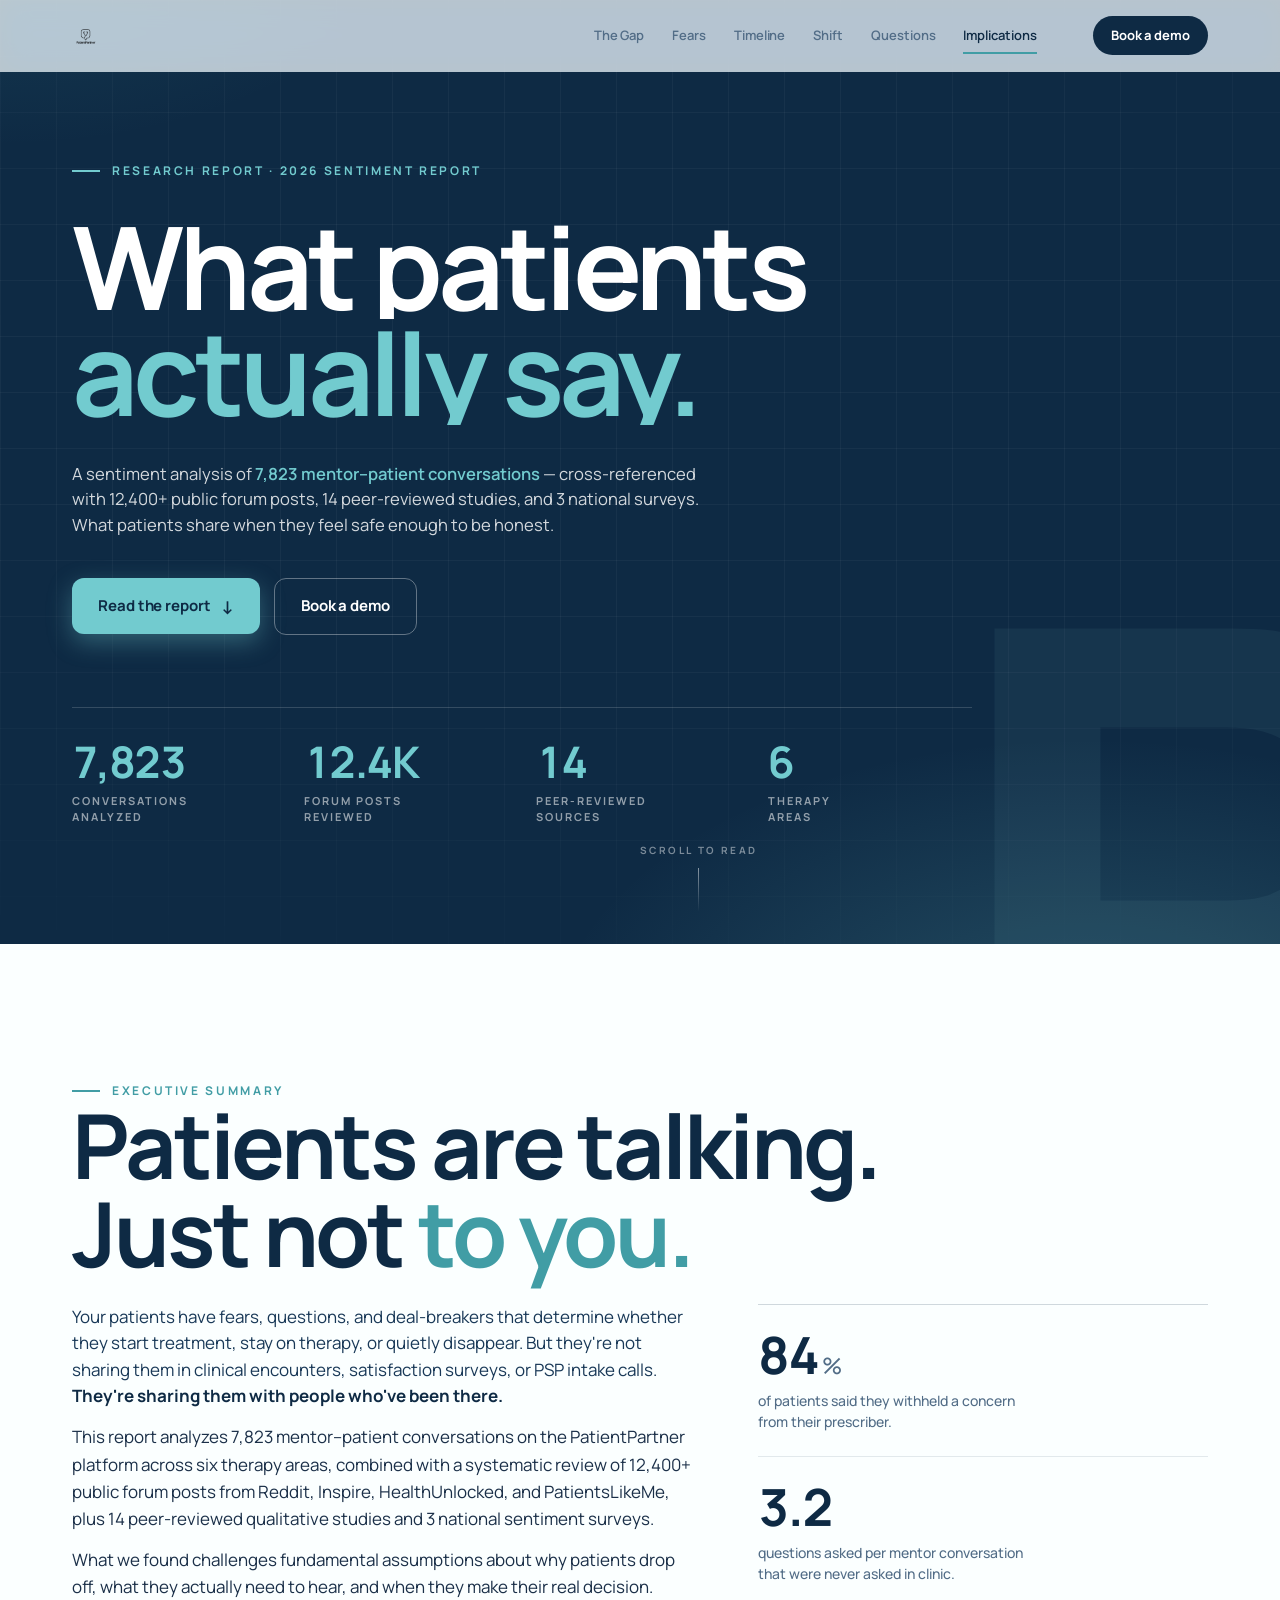
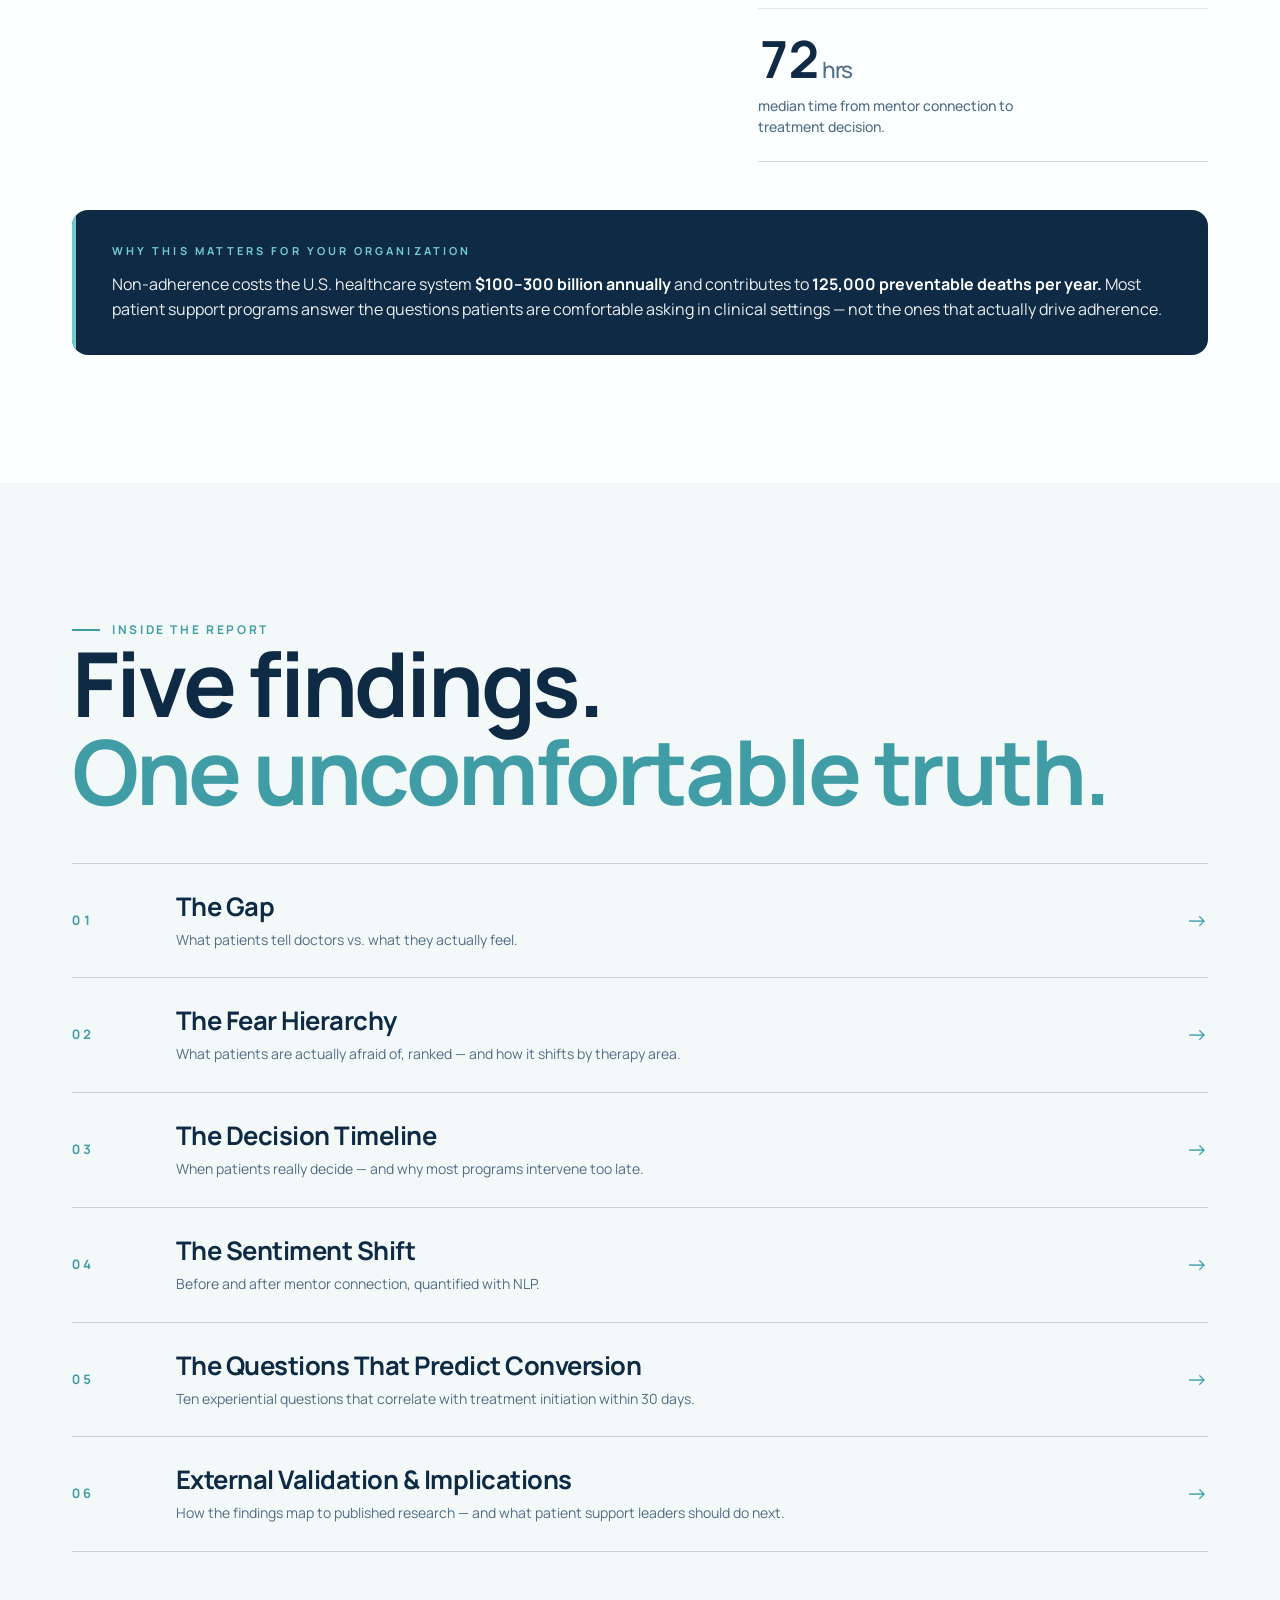
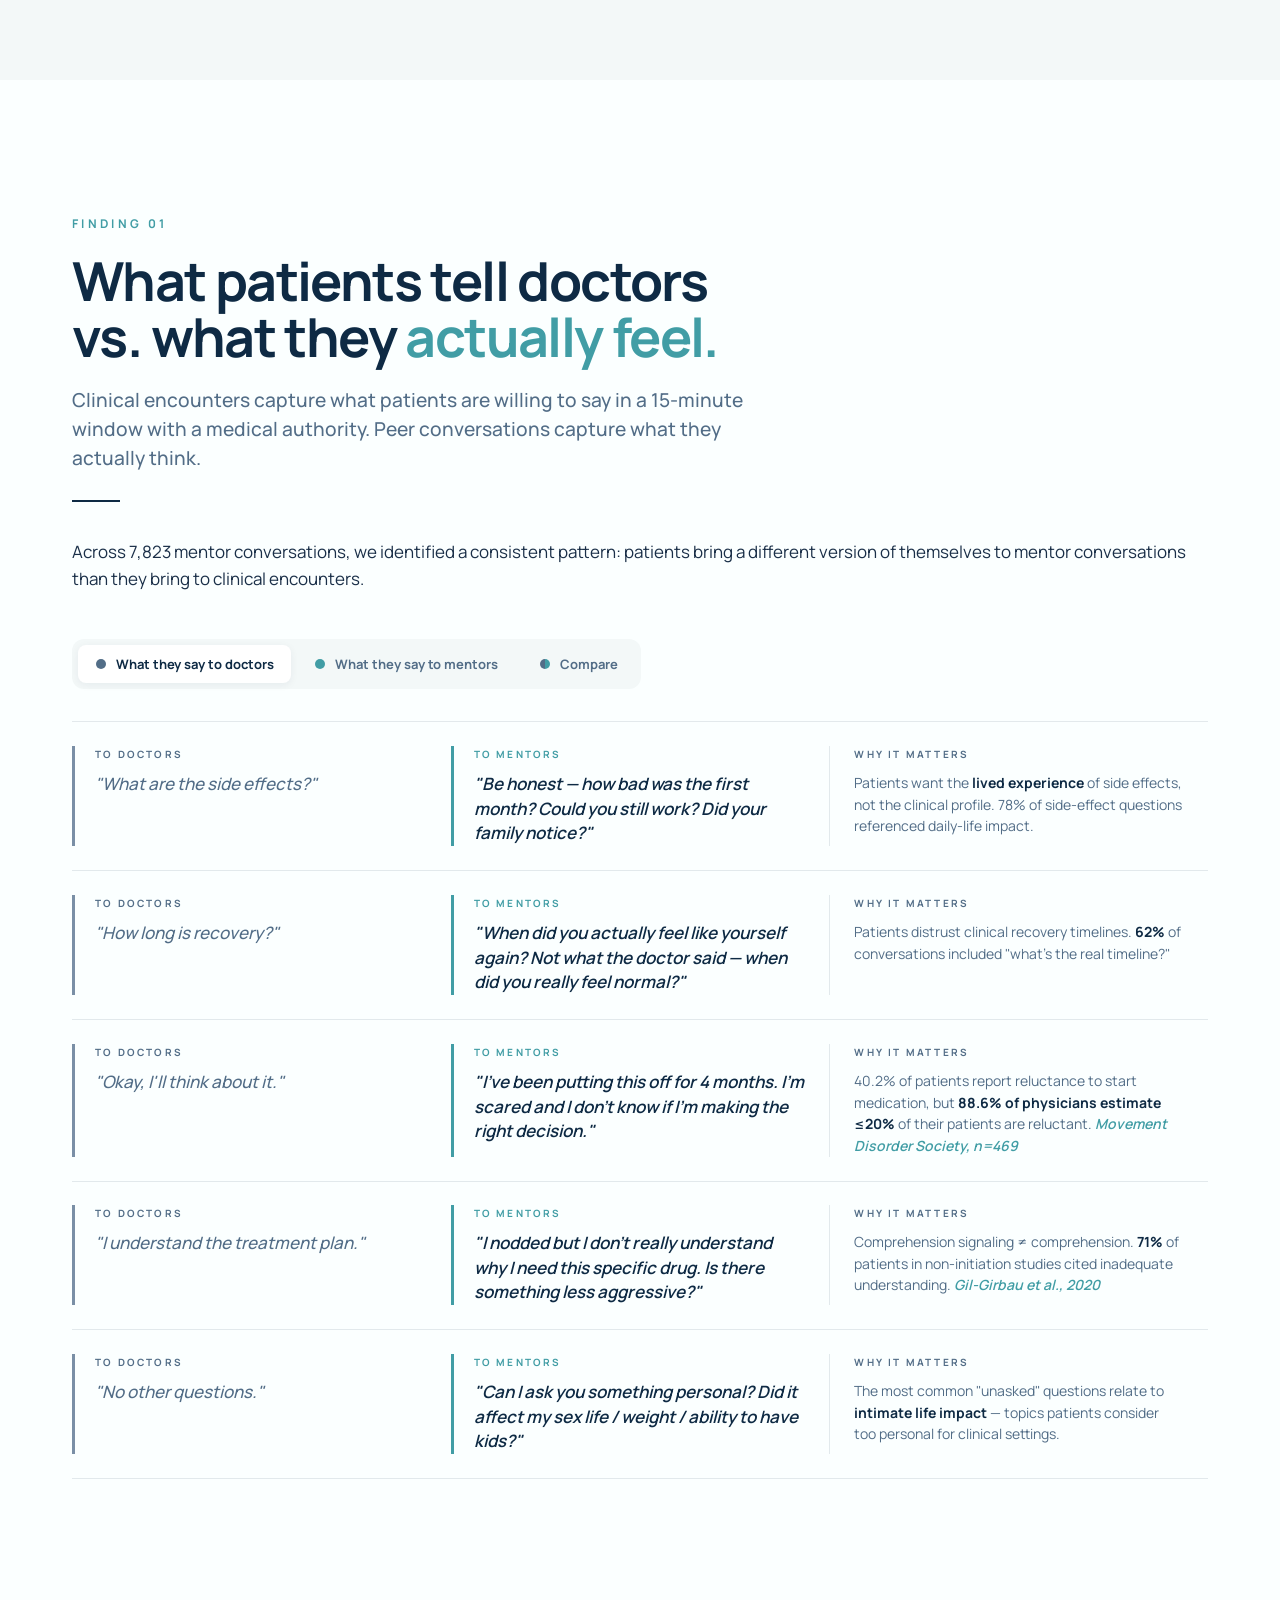
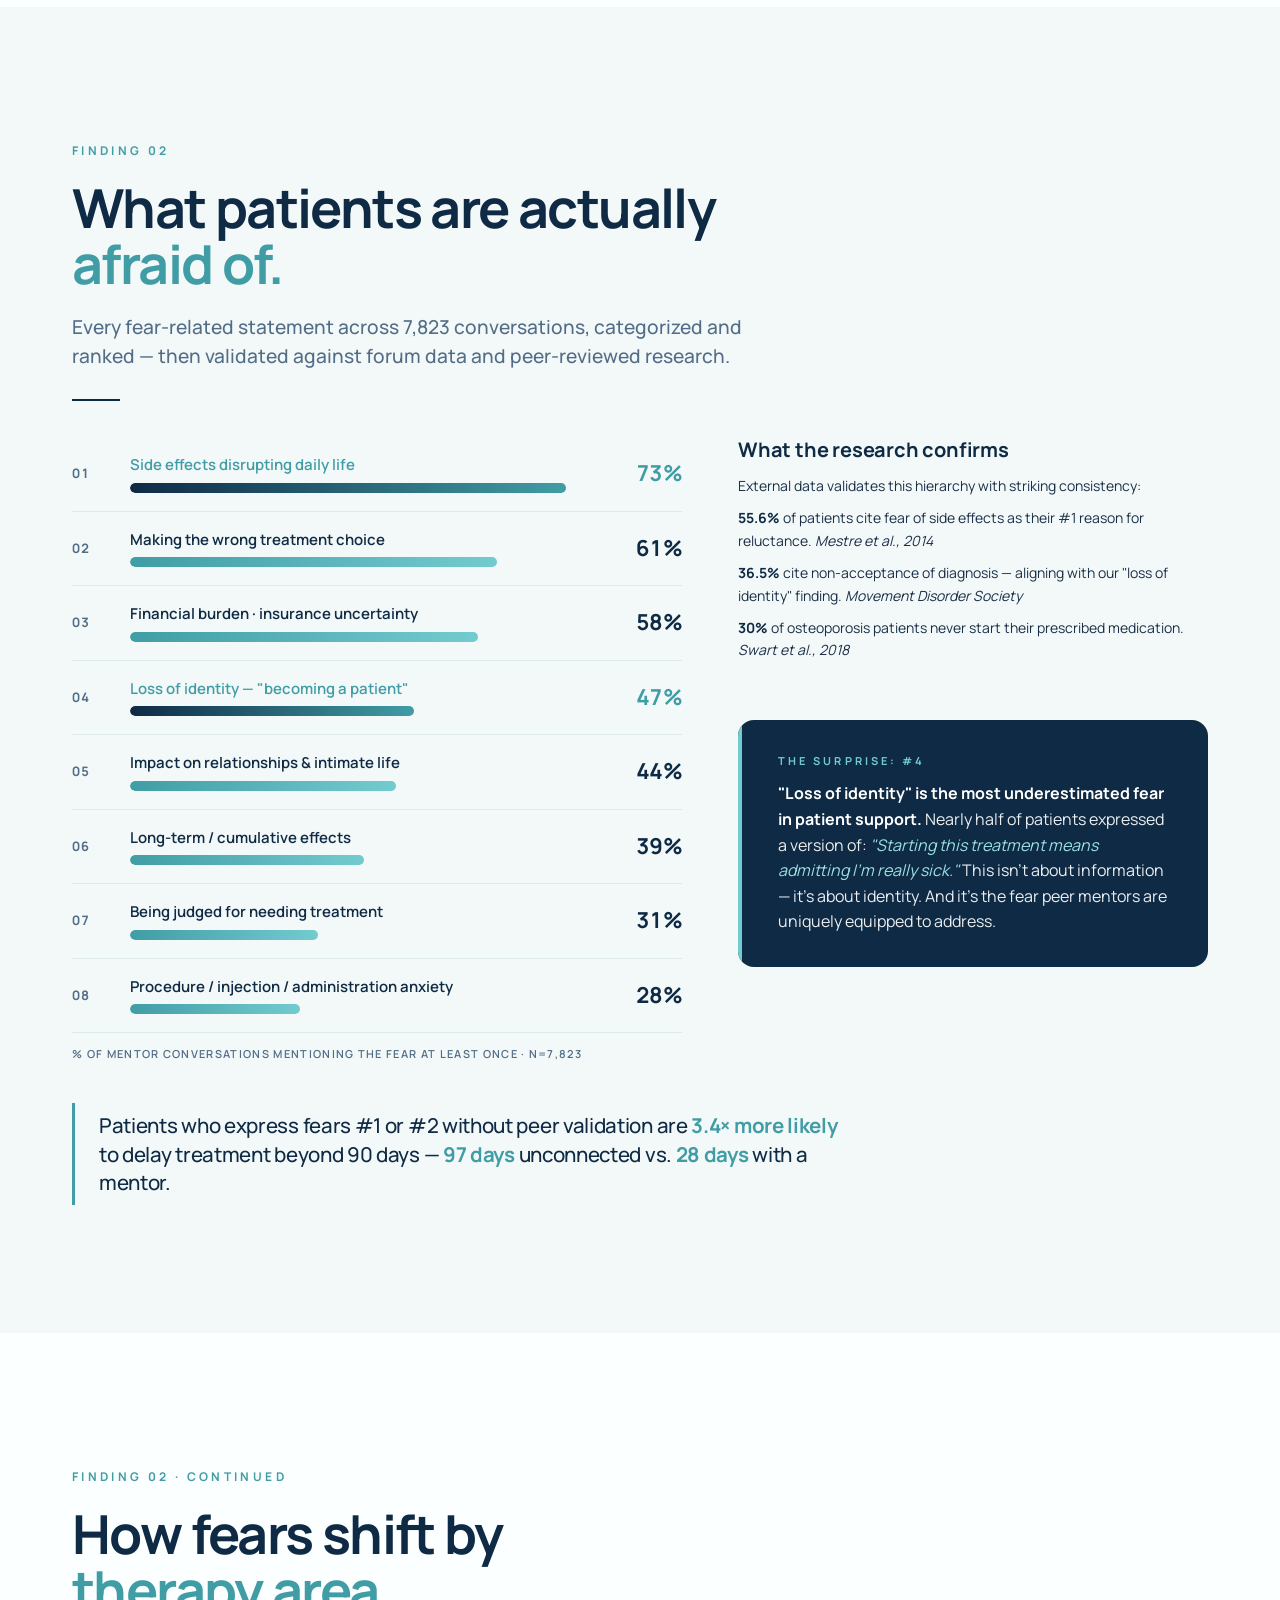
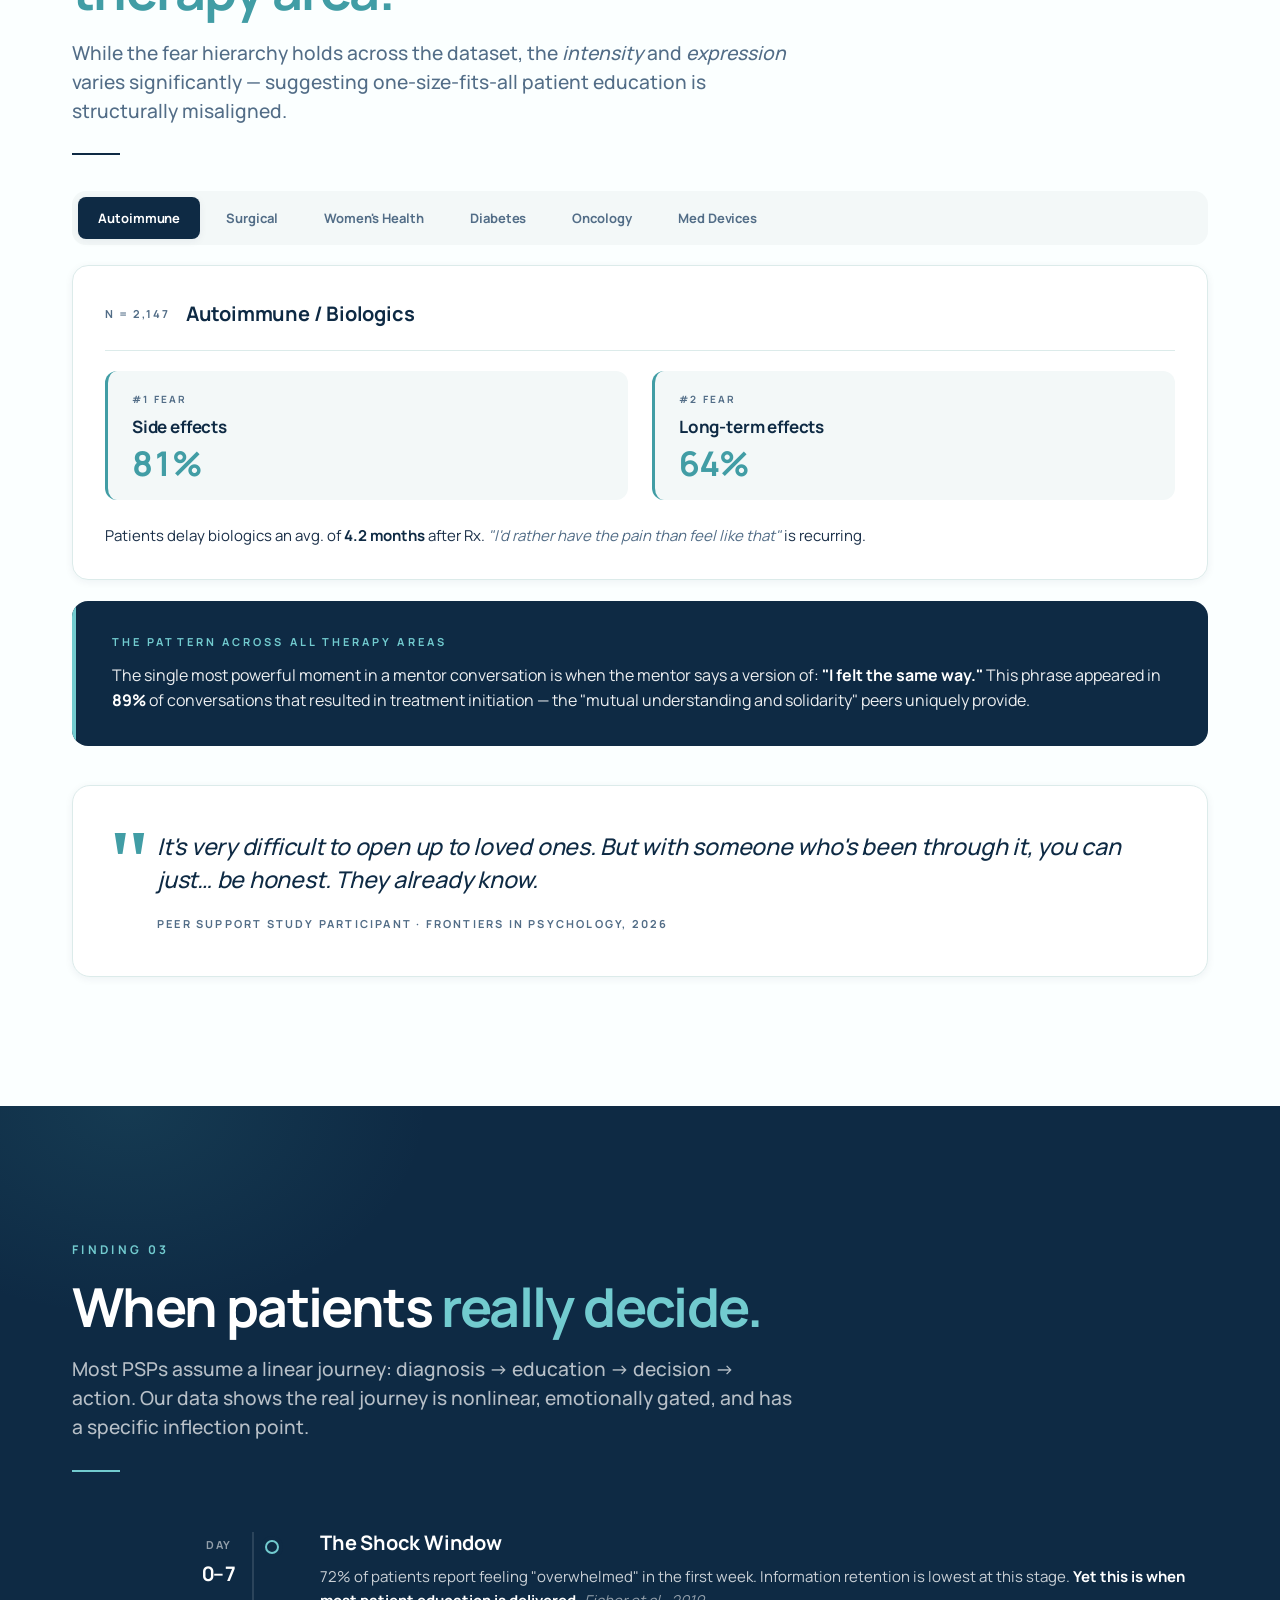
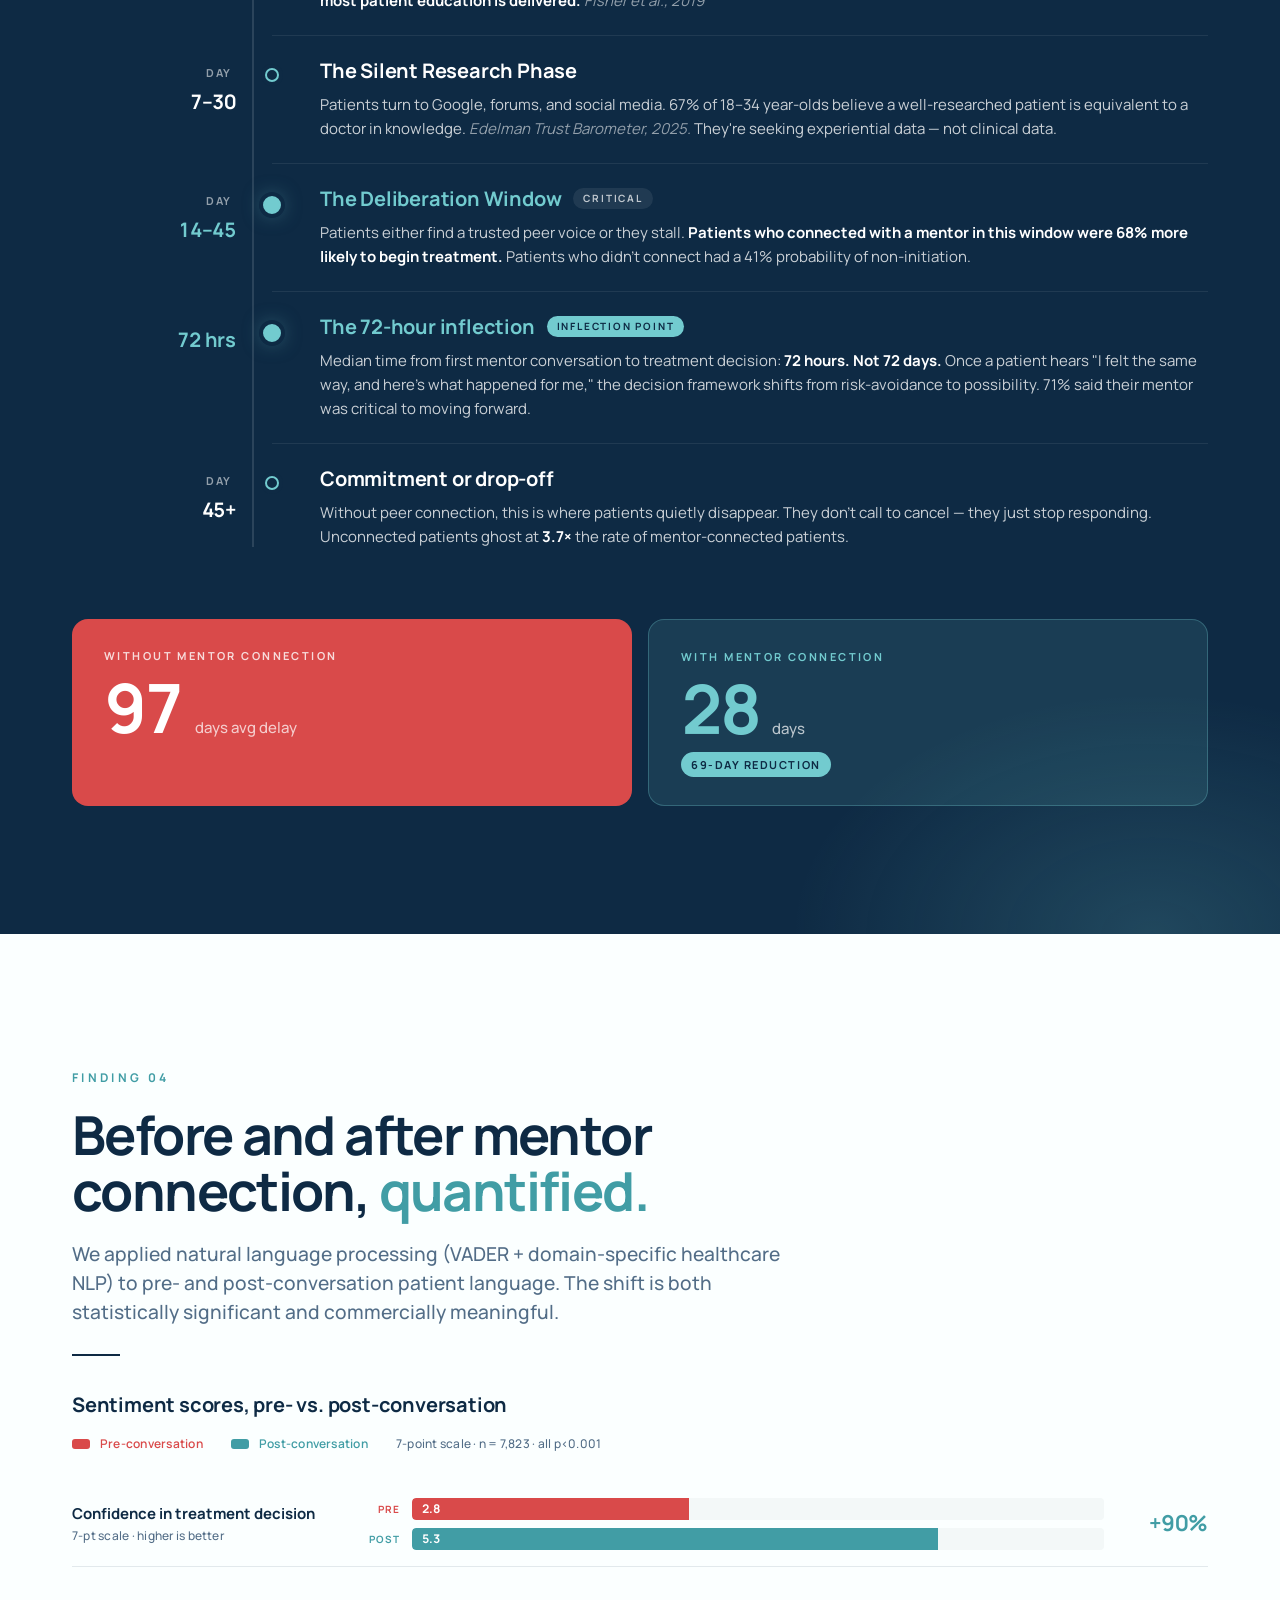
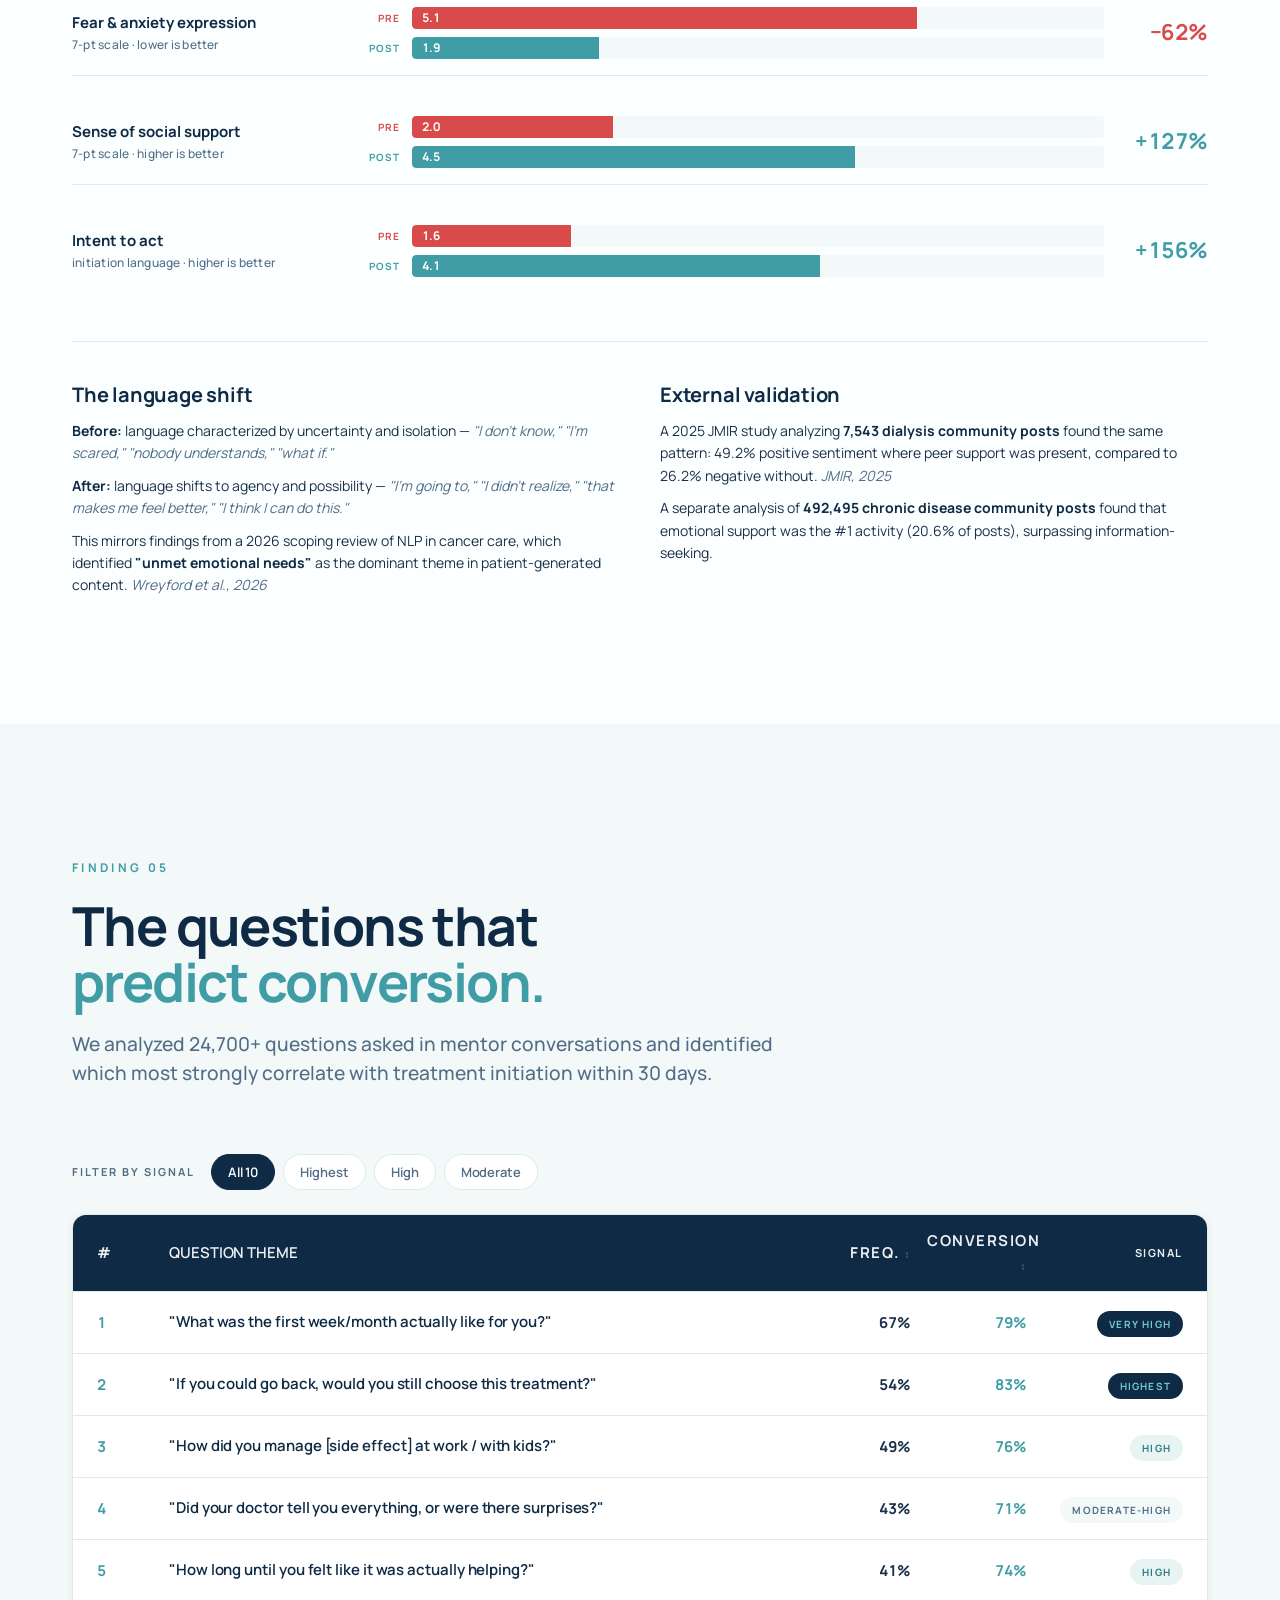
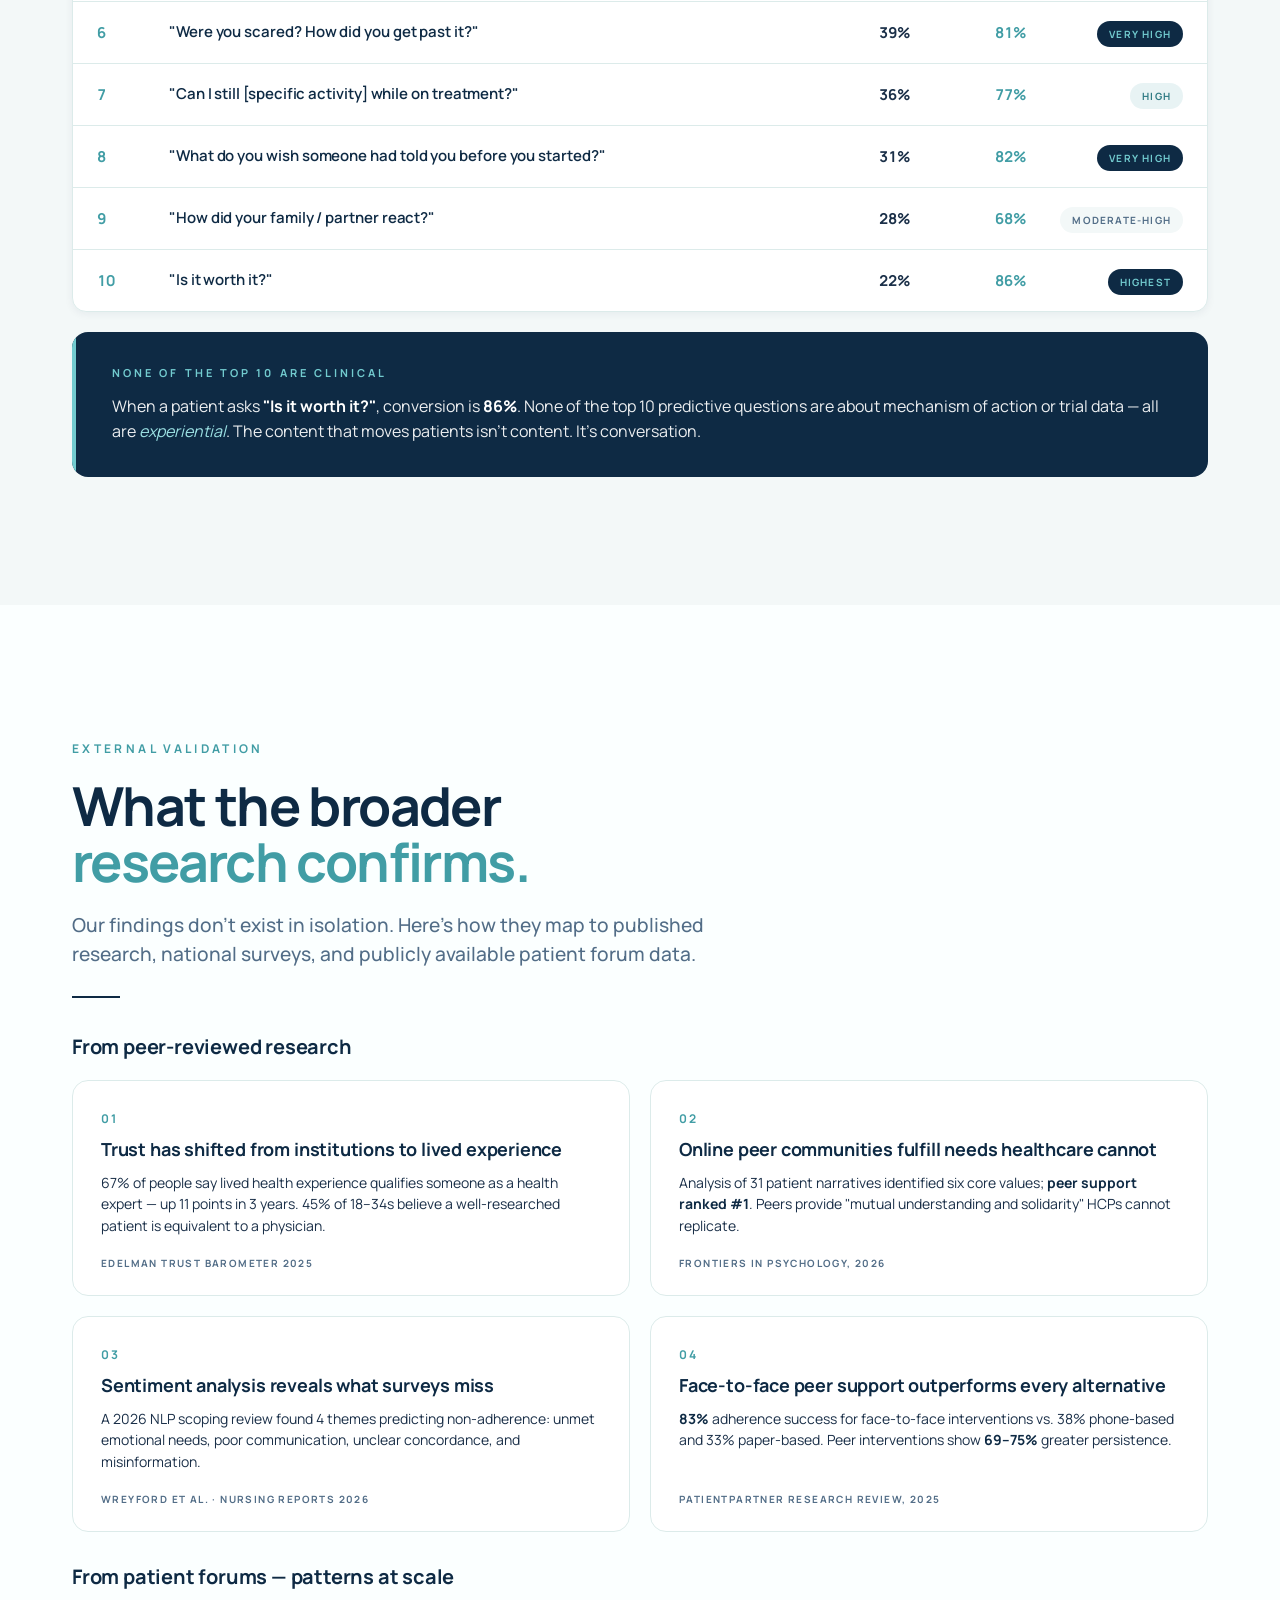
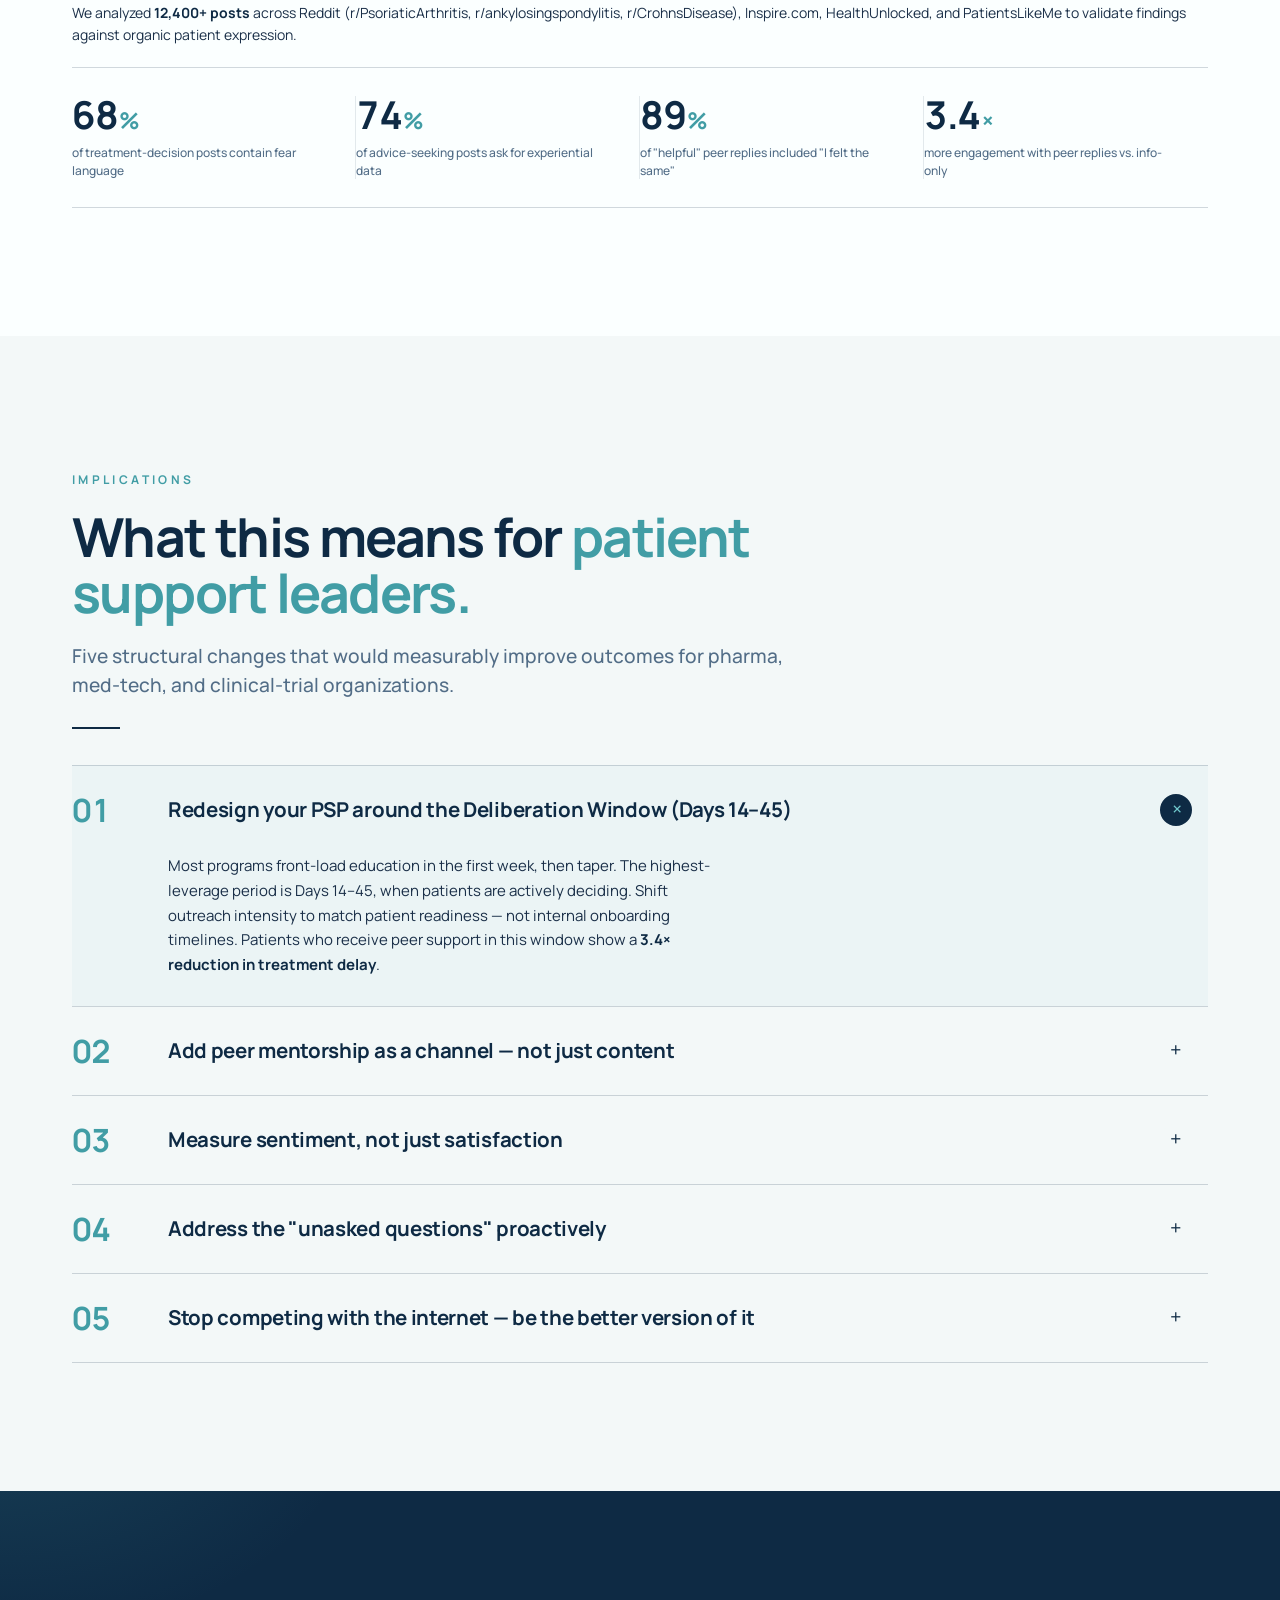
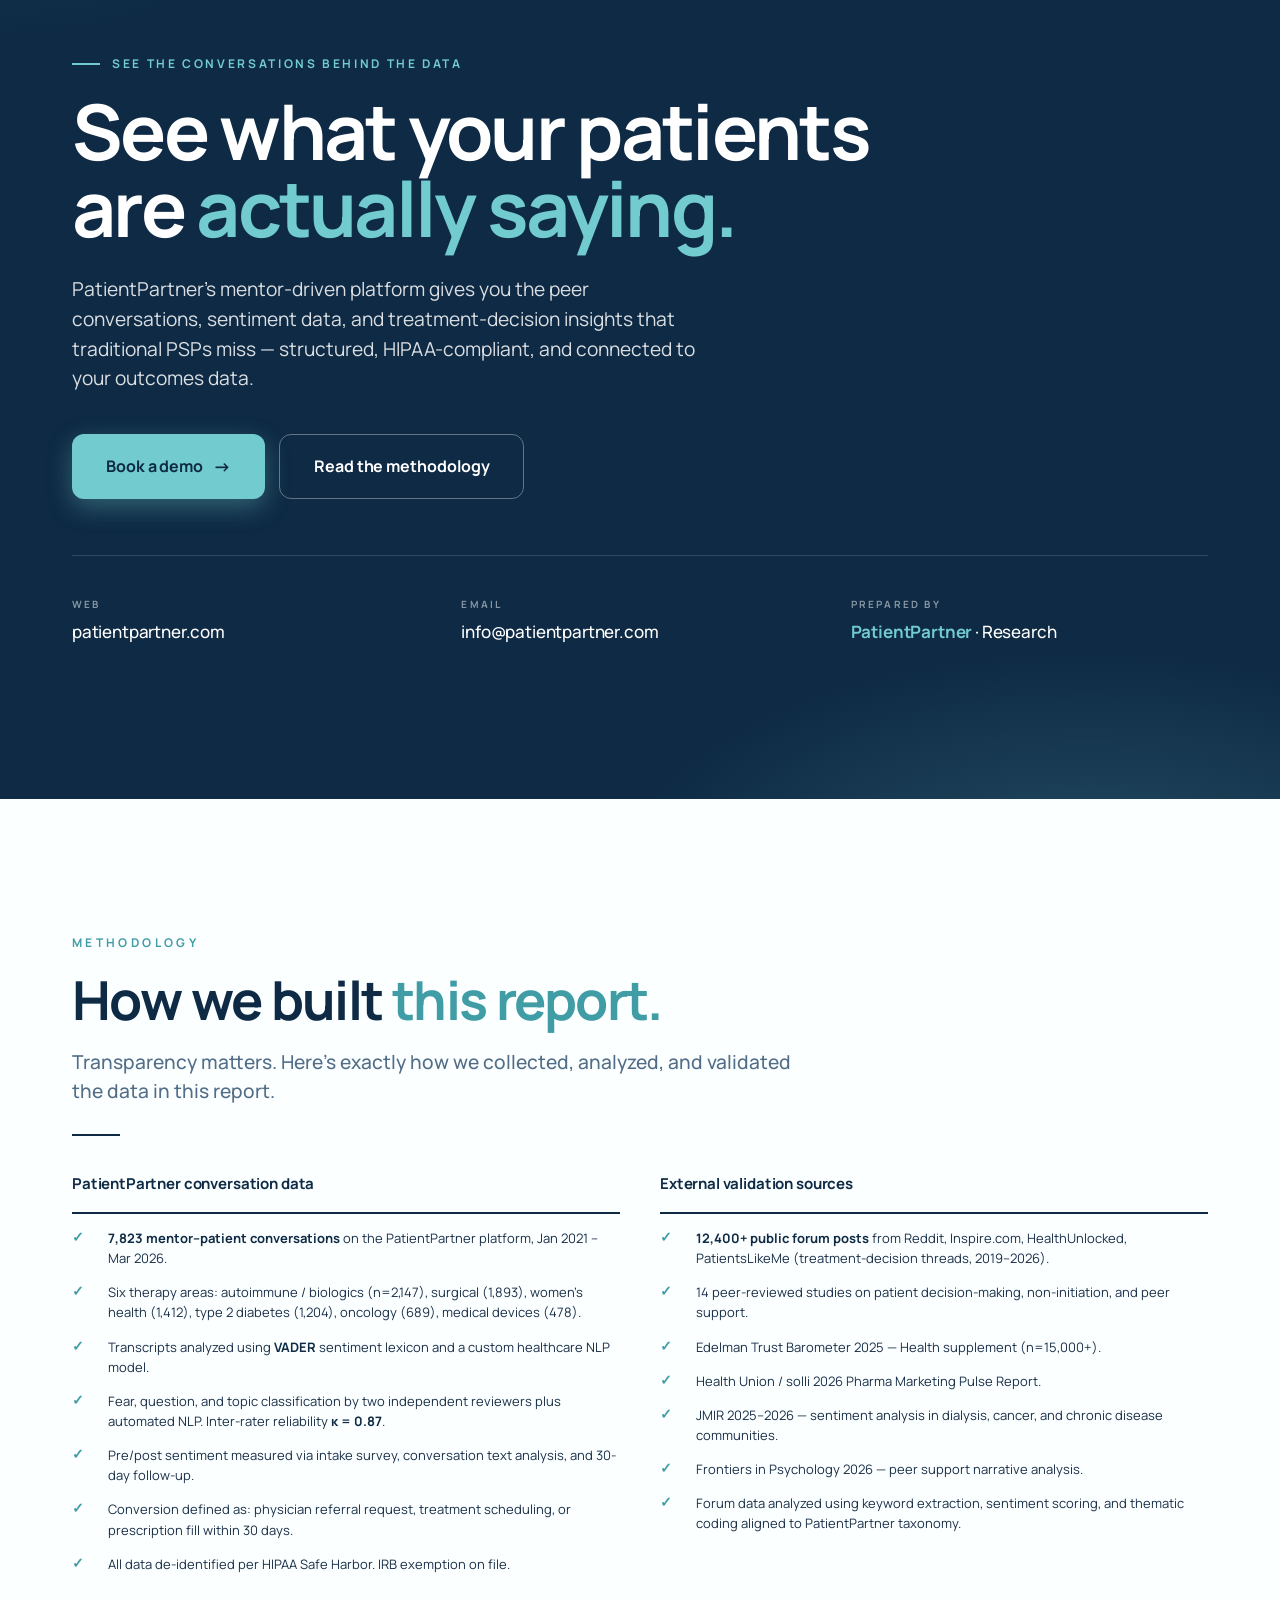
==== index.html @ 6ff748ea "Initial commit: interactive Sentiment Report landing page" ====
<!DOCTYPE html>
<html lang="en">
<head>
<meta charset="UTF-8" />
<title>What Patients Actually Say — 2026 Sentiment Report · PatientPartner</title>
<meta name="viewport" content="width=device-width, initial-scale=1" />
<meta name="description" content="A sentiment analysis of 7,823 mentor–patient conversations. What patients share when they feel safe enough to be honest." />
<link rel="preconnect" href="https://fonts.googleapis.com">
<link rel="preconnect" href="https://fonts.gstatic.com" crossorigin>
<link rel="stylesheet" href="https://fonts.googleapis.com/css2?family=Manrope:wght@300;400;500;600;700;800&display=swap" />
<link rel="stylesheet" href="styles.css" />
</head>
<body>

<!-- ── Scroll progress bar ── -->
<div class="scroll-progress" id="scrollProgress"></div>

<!-- ── Sticky nav ── -->
<nav class="nav" id="nav">
  <div class="nav__inner">
    <a href="#top" class="nav__brand">
      <img src="assets/logo-horizontal-navy.png" alt="PatientPartner" />
    </a>
    <div class="nav__links">
      <a href="#gap" data-nav>The Gap</a>
      <a href="#fears" data-nav>Fears</a>
      <a href="#timeline" data-nav>Timeline</a>
      <a href="#shift" data-nav>Shift</a>
      <a href="#questions" data-nav>Questions</a>
      <a href="#implications" data-nav>Implications</a>
    </div>
    <a href="#cta" class="nav__cta">Book a demo</a>
    <button class="nav__menu" id="navMenu" aria-label="Menu">
      <span></span><span></span><span></span>
    </button>
  </div>
</nav>

<!-- ═══════════════════════════════════════════════════════════════
     HERO
     ═══════════════════════════════════════════════════════════════ -->
<section class="hero" id="top">
  <div class="hero__grid"></div>
  <div class="hero__mark" aria-hidden="true">P</div>

  <div class="wrap">
    <div class="hero__kicker"><span class="eyebrow eyebrow--mint">Research report · 2026 Sentiment Report</span></div>

    <h1 class="hero__title">
      <span class="reveal-line">What patients</span>
      <span class="reveal-line hero__title-em"><em>actually&nbsp;say.</em></span>
    </h1>

    <p class="hero__sub">
      A sentiment analysis of <strong>7,823 mentor–patient conversations</strong> — cross-referenced with 12,400+ public forum posts, 14 peer-reviewed studies, and 3 national surveys. What patients share when they feel safe enough to be&nbsp;honest.
    </p>

    <div class="hero__actions">
      <a href="#summary" class="btn btn--mint">Read the report <span class="btn__arrow">↓</span></a>
      <a href="#cta" class="btn btn--ghost">Book a demo</a>
    </div>

    <div class="hero__stats">
      <div class="hero__stat">
        <div class="hero__stat-num" data-count="7823" data-format="comma">0</div>
        <div class="hero__stat-label">Conversations<br/>analyzed</div>
      </div>
      <div class="hero__stat">
        <div class="hero__stat-num" data-count="12400" data-format="k">0</div>
        <div class="hero__stat-label">Forum posts<br/>reviewed</div>
      </div>
      <div class="hero__stat">
        <div class="hero__stat-num" data-count="14">0</div>
        <div class="hero__stat-label">Peer-reviewed<br/>sources</div>
      </div>
      <div class="hero__stat">
        <div class="hero__stat-num" data-count="6">0</div>
        <div class="hero__stat-label">Therapy<br/>areas</div>
      </div>
    </div>
  </div>

  <div class="hero__scroll-hint" aria-hidden="true">
    <span>Scroll to read</span>
    <div class="hero__scroll-line"></div>
  </div>
</section>

<!-- ═══════════════════════════════════════════════════════════════
     EXECUTIVE SUMMARY
     ═══════════════════════════════════════════════════════════════ -->
<section class="section section--light" id="summary" data-section="Executive summary">
  <div class="wrap">
    <div class="eyebrow reveal">Executive summary</div>
    <h2 class="h-display reveal">
      Patients are talking.<br/>
      Just not <em>to&nbsp;you.</em>
    </h2>

    <div class="summary__grid">
      <div class="summary__body reveal">
        <p class="p--lead">
          Your patients have fears, questions, and deal-breakers that determine whether they start treatment, stay on therapy, or quietly disappear. But they're not sharing them in clinical encounters, satisfaction surveys, or PSP intake calls. <strong>They're sharing them with people who've been there.</strong>
        </p>
        <p>
          This report analyzes 7,823 mentor–patient conversations on the PatientPartner platform across six therapy areas, combined with a systematic review of 12,400+ public forum posts from Reddit, Inspire, HealthUnlocked, and PatientsLikeMe, plus 14 peer-reviewed qualitative studies and 3 national sentiment surveys.
        </p>
        <p>
          What we found challenges fundamental assumptions about why patients drop off, what they actually need to hear, and when they make their real decision.
        </p>
      </div>

      <aside class="summary__aside reveal">
        <div class="stat-row">
          <div class="stat-row__item">
            <div class="stat-row__num"><span data-count="84">0</span><span class="unit">%</span></div>
            <div class="stat-row__label">of patients said they withheld a concern from their prescriber.</div>
          </div>
          <div class="stat-row__item">
            <div class="stat-row__num"><span data-count="3.2">0</span></div>
            <div class="stat-row__label">questions asked per mentor conversation that were never asked in clinic.</div>
          </div>
          <div class="stat-row__item">
            <div class="stat-row__num"><span data-count="72">0</span><span class="unit"> hrs</span></div>
            <div class="stat-row__label">median time from mentor connection to treatment decision.</div>
          </div>
        </div>
      </aside>
    </div>

    <div class="callout reveal">
      <div class="callout__label">Why this matters for your organization</div>
      <p class="callout__body">
        Non-adherence costs the U.S. healthcare system <strong>$100–300&nbsp;billion annually</strong> and contributes to <strong>125,000 preventable deaths per year.</strong> Most patient support programs answer the questions patients are comfortable asking in clinical settings — not the ones that actually drive adherence.
      </p>
    </div>
  </div>
</section>

<!-- ═══════════════════════════════════════════════════════════════
     TABLE OF CONTENTS
     ═══════════════════════════════════════════════════════════════ -->
<section class="section section--cream" id="contents" data-section="Contents">
  <div class="wrap">
    <div class="eyebrow reveal">Inside the report</div>
    <h2 class="h-display reveal">
      Five findings.<br/>
      <em>One uncomfortable truth.</em>
    </h2>

    <div class="toc">
      <a href="#gap" class="toc__item reveal">
        <div class="toc__num">01</div>
        <div class="toc__body">
          <div class="toc__title">The Gap</div>
          <div class="toc__desc">What patients tell doctors vs. what they actually feel.</div>
        </div>
        <div class="toc__arrow">→</div>
      </a>
      <a href="#fears" class="toc__item reveal">
        <div class="toc__num">02</div>
        <div class="toc__body">
          <div class="toc__title">The Fear Hierarchy</div>
          <div class="toc__desc">What patients are actually afraid of, ranked — and how it shifts by therapy area.</div>
        </div>
        <div class="toc__arrow">→</div>
      </a>
      <a href="#timeline" class="toc__item reveal">
        <div class="toc__num">03</div>
        <div class="toc__body">
          <div class="toc__title">The Decision Timeline</div>
          <div class="toc__desc">When patients really decide — and why most programs intervene too late.</div>
        </div>
        <div class="toc__arrow">→</div>
      </a>
      <a href="#shift" class="toc__item reveal">
        <div class="toc__num">04</div>
        <div class="toc__body">
          <div class="toc__title">The Sentiment Shift</div>
          <div class="toc__desc">Before and after mentor connection, quantified with NLP.</div>
        </div>
        <div class="toc__arrow">→</div>
      </a>
      <a href="#questions" class="toc__item reveal">
        <div class="toc__num">05</div>
        <div class="toc__body">
          <div class="toc__title">The Questions That Predict Conversion</div>
          <div class="toc__desc">Ten experiential questions that correlate with treatment initiation within 30 days.</div>
        </div>
        <div class="toc__arrow">→</div>
      </a>
      <a href="#validation" class="toc__item reveal">
        <div class="toc__num">06</div>
        <div class="toc__body">
          <div class="toc__title">External Validation &amp; Implications</div>
          <div class="toc__desc">How the findings map to published research — and what patient support leaders should do next.</div>
        </div>
        <div class="toc__arrow">→</div>
      </a>
    </div>
  </div>
</section>

<!-- ═══════════════════════════════════════════════════════════════
     FINDING 1 — THE GAP (interactive toggle)
     ═══════════════════════════════════════════════════════════════ -->
<section class="section section--light" id="gap" data-section="Finding 01 · The gap">
  <div class="wrap">
    <div class="section-num reveal">Finding 01</div>
    <h2 class="h1 reveal">
      What patients tell doctors<br/>
      vs. what they <em>actually&nbsp;feel.</em>
    </h2>
    <p class="kicker reveal">
      Clinical encounters capture what patients are willing to say in a 15-minute window with a medical authority. Peer conversations capture what they actually think.
    </p>

    <hr class="divider-strong reveal" />

    <p class="reveal">
      Across 7,823 mentor conversations, we identified a consistent pattern: patients bring a different version of themselves to mentor conversations than they bring to clinical encounters.
    </p>

    <!-- Interactive toggle: doctor ↔ mentor -->
    <div class="gap-toggle reveal">
      <button class="gap-toggle__btn gap-toggle__btn--doctor is-active" data-gap-mode="doctor">
        <span class="gap-toggle__dot"></span> What they say to doctors
      </button>
      <button class="gap-toggle__btn gap-toggle__btn--mentor" data-gap-mode="mentor">
        <span class="gap-toggle__dot"></span> What they say to mentors
      </button>
      <button class="gap-toggle__btn gap-toggle__btn--both" data-gap-mode="both">
        <span class="gap-toggle__dot"></span> Compare
      </button>
    </div>

    <div class="gap-table" data-mode="both">
      <div class="gap-row reveal">
        <div class="gap-col gap-col--doctor">
          <div class="gap-col__label">To doctors</div>
          <p class="gap-col__quote">"What are the side effects?"</p>
        </div>
        <div class="gap-col gap-col--mentor">
          <div class="gap-col__label">To mentors</div>
          <p class="gap-col__quote">"Be honest — how bad was the first month? Could you still work? Did your family notice?"</p>
        </div>
        <div class="gap-col gap-col--why">
          <div class="gap-col__label">Why it matters</div>
          <p class="gap-col__body">Patients want the <strong>lived experience</strong> of side effects, not the clinical profile. 78% of side-effect questions referenced daily-life impact.</p>
        </div>
      </div>

      <div class="gap-row reveal">
        <div class="gap-col gap-col--doctor">
          <div class="gap-col__label">To doctors</div>
          <p class="gap-col__quote">"How long is recovery?"</p>
        </div>
        <div class="gap-col gap-col--mentor">
          <div class="gap-col__label">To mentors</div>
          <p class="gap-col__quote">"When did you actually feel like yourself again? Not what the doctor said — when did you really feel normal?"</p>
        </div>
        <div class="gap-col gap-col--why">
          <div class="gap-col__label">Why it matters</div>
          <p class="gap-col__body">Patients distrust clinical recovery timelines. <strong>62%</strong> of conversations included "what's the real timeline?"</p>
        </div>
      </div>

      <div class="gap-row reveal">
        <div class="gap-col gap-col--doctor">
          <div class="gap-col__label">To doctors</div>
          <p class="gap-col__quote">"Okay, I'll think about it."</p>
        </div>
        <div class="gap-col gap-col--mentor">
          <div class="gap-col__label">To mentors</div>
          <p class="gap-col__quote">"I've been putting this off for 4 months. I'm scared and I don't know if I'm making the right decision."</p>
        </div>
        <div class="gap-col gap-col--why">
          <div class="gap-col__label">Why it matters</div>
          <p class="gap-col__body">40.2% of patients report reluctance to start medication, but <strong>88.6% of physicians estimate ≤20%</strong> of their patients are reluctant. <em>Movement Disorder Society, n=469</em></p>
        </div>
      </div>

      <div class="gap-row reveal">
        <div class="gap-col gap-col--doctor">
          <div class="gap-col__label">To doctors</div>
          <p class="gap-col__quote">"I understand the treatment plan."</p>
        </div>
        <div class="gap-col gap-col--mentor">
          <div class="gap-col__label">To mentors</div>
          <p class="gap-col__quote">"I nodded but I don't really understand why I need this specific drug. Is there something less aggressive?"</p>
        </div>
        <div class="gap-col gap-col--why">
          <div class="gap-col__label">Why it matters</div>
          <p class="gap-col__body">Comprehension signaling ≠ comprehension. <strong>71%</strong> of patients in non-initiation studies cited inadequate understanding. <em>Gil-Girbau et al., 2020</em></p>
        </div>
      </div>

      <div class="gap-row reveal">
        <div class="gap-col gap-col--doctor">
          <div class="gap-col__label">To doctors</div>
          <p class="gap-col__quote">"No other questions."</p>
        </div>
        <div class="gap-col gap-col--mentor">
          <div class="gap-col__label">To mentors</div>
          <p class="gap-col__quote">"Can I ask you something personal? Did it affect my sex life / weight / ability to have kids?"</p>
        </div>
        <div class="gap-col gap-col--why">
          <div class="gap-col__label">Why it matters</div>
          <p class="gap-col__body">The most common "unasked" questions relate to <strong>intimate life impact</strong> — topics patients consider too personal for clinical settings.</p>
        </div>
      </div>
    </div>
  </div>
</section>

<!-- ═══════════════════════════════════════════════════════════════
     FINDING 2 — FEAR HIERARCHY (animated bars)
     ═══════════════════════════════════════════════════════════════ -->
<section class="section section--cream" id="fears" data-section="Finding 02 · The fear hierarchy">
  <div class="wrap">
    <div class="section-num reveal">Finding 02</div>
    <h2 class="h1 reveal">
      What patients are actually <em>afraid&nbsp;of.</em>
    </h2>
    <p class="kicker reveal">
      Every fear-related statement across 7,823 conversations, categorized and ranked — then validated against forum data and peer-reviewed research.
    </p>

    <hr class="divider-strong reveal" />

    <div class="fears-grid">
      <div class="fears reveal" id="fearsList">
        <div class="fear fear--highlight" data-fear data-pct="73">
          <div class="fear__rank">01</div>
          <div class="fear__row">
            <div class="fear__label">Side effects disrupting daily life</div>
            <div class="fear__bar"><div class="fear__fill" style="--w: 95%"></div></div>
          </div>
          <div class="fear__pct"><span data-count="73">0</span>%</div>
        </div>
        <div class="fear" data-fear data-pct="61">
          <div class="fear__rank">02</div>
          <div class="fear__row">
            <div class="fear__label">Making the wrong treatment choice</div>
            <div class="fear__bar"><div class="fear__fill" style="--w: 80%"></div></div>
          </div>
          <div class="fear__pct"><span data-count="61">0</span>%</div>
        </div>
        <div class="fear" data-fear data-pct="58">
          <div class="fear__rank">03</div>
          <div class="fear__row">
            <div class="fear__label">Financial burden · insurance uncertainty</div>
            <div class="fear__bar"><div class="fear__fill" style="--w: 76%"></div></div>
          </div>
          <div class="fear__pct"><span data-count="58">0</span>%</div>
        </div>
        <div class="fear fear--highlight" data-fear data-pct="47">
          <div class="fear__rank">04</div>
          <div class="fear__row">
            <div class="fear__label">Loss of identity — "becoming a patient"</div>
            <div class="fear__bar"><div class="fear__fill" style="--w: 62%"></div></div>
          </div>
          <div class="fear__pct"><span data-count="47">0</span>%</div>
        </div>
        <div class="fear" data-fear data-pct="44">
          <div class="fear__rank">05</div>
          <div class="fear__row">
            <div class="fear__label">Impact on relationships &amp; intimate life</div>
            <div class="fear__bar"><div class="fear__fill" style="--w: 58%"></div></div>
          </div>
          <div class="fear__pct"><span data-count="44">0</span>%</div>
        </div>
        <div class="fear" data-fear data-pct="39">
          <div class="fear__rank">06</div>
          <div class="fear__row">
            <div class="fear__label">Long-term / cumulative effects</div>
            <div class="fear__bar"><div class="fear__fill" style="--w: 51%"></div></div>
          </div>
          <div class="fear__pct"><span data-count="39">0</span>%</div>
        </div>
        <div class="fear" data-fear data-pct="31">
          <div class="fear__rank">07</div>
          <div class="fear__row">
            <div class="fear__label">Being judged for needing treatment</div>
            <div class="fear__bar"><div class="fear__fill" style="--w: 41%"></div></div>
          </div>
          <div class="fear__pct"><span data-count="31">0</span>%</div>
        </div>
        <div class="fear" data-fear data-pct="28">
          <div class="fear__rank">08</div>
          <div class="fear__row">
            <div class="fear__label">Procedure / injection / administration anxiety</div>
            <div class="fear__bar"><div class="fear__fill" style="--w: 37%"></div></div>
          </div>
          <div class="fear__pct"><span data-count="28">0</span>%</div>
        </div>
        <div class="source">% of mentor conversations mentioning the fear at least once · n=7,823</div>
      </div>

      <aside class="fears-aside reveal">
        <div class="aside-block">
          <div class="h3">What the research confirms</div>
          <p class="p--small">External data validates this hierarchy with striking consistency:</p>
          <p class="p--small"><strong>55.6%</strong> of patients cite fear of side effects as their #1 reason for reluctance. <em>Mestre et al., 2014</em></p>
          <p class="p--small"><strong>36.5%</strong> cite non-acceptance of diagnosis — aligning with our "loss of identity" finding. <em>Movement Disorder Society</em></p>
          <p class="p--small"><strong>30%</strong> of osteoporosis patients never start their prescribed medication. <em>Swart et al., 2018</em></p>
        </div>

        <div class="callout">
          <div class="callout__label">The surprise: #4</div>
          <p class="callout__body">
            <strong>"Loss of identity" is the most underestimated fear in patient support.</strong> Nearly half of patients expressed a version of: <em>"Starting this treatment means admitting I'm really sick."</em> This isn't about information — it's about identity. And it's the fear peer mentors are uniquely equipped to address.
          </p>
        </div>
      </aside>
    </div>

    <div class="pull reveal">
      Patients who express fears #1 or #2 without peer validation are <strong>3.4× more likely</strong> to delay treatment beyond 90 days — <strong>97 days</strong> unconnected vs. <strong>28 days</strong> with a mentor.
    </div>
  </div>
</section>

<!-- ═══════════════════════════════════════════════════════════════
     FINDING 2 CONT — BY THERAPY AREA (interactive tabs)
     ═══════════════════════════════════════════════════════════════ -->
<section class="section section--light" id="therapy" data-section="Finding 02 · Continued">
  <div class="wrap">
    <div class="section-num reveal">Finding 02 · continued</div>
    <h2 class="h1 reveal">
      How fears shift by <em>therapy&nbsp;area.</em>
    </h2>
    <p class="kicker reveal">
      While the fear hierarchy holds across the dataset, the <em>intensity</em> and <em>expression</em> varies significantly — suggesting one-size-fits-all patient education is structurally misaligned.
    </p>

    <hr class="divider-strong reveal" />

    <div class="ta-tabs reveal" role="tablist">
      <button class="ta-tab is-active" data-ta="autoimmune" role="tab">Autoimmune</button>
      <button class="ta-tab" data-ta="surgical" role="tab">Surgical</button>
      <button class="ta-tab" data-ta="womens" role="tab">Women's Health</button>
      <button class="ta-tab" data-ta="diabetes" role="tab">Diabetes</button>
      <button class="ta-tab" data-ta="oncology" role="tab">Oncology</button>
      <button class="ta-tab" data-ta="devices" role="tab">Med Devices</button>
    </div>

    <div class="ta-panels reveal">
      <div class="ta-panel is-active" data-panel="autoimmune">
        <div class="ta-panel__meta"><span class="ta-panel__n">n = 2,147</span><span class="ta-panel__tag">Autoimmune / Biologics</span></div>
        <div class="ta-panel__grid">
          <div class="ta-stat"><div class="ta-stat__rank">#1 Fear</div><div class="ta-stat__name">Side effects</div><div class="ta-stat__pct">81%</div></div>
          <div class="ta-stat"><div class="ta-stat__rank">#2 Fear</div><div class="ta-stat__name">Long-term effects</div><div class="ta-stat__pct">64%</div></div>
        </div>
        <p class="ta-panel__insight">Patients delay biologics an avg. of <strong>4.2 months</strong> after Rx. <em>"I'd rather have the pain than feel like that"</em> is recurring.</p>
      </div>
      <div class="ta-panel" data-panel="surgical">
        <div class="ta-panel__meta"><span class="ta-panel__n">n = 1,893</span><span class="ta-panel__tag">Surgical Procedures</span></div>
        <div class="ta-panel__grid">
          <div class="ta-stat"><div class="ta-stat__rank">#1 Fear</div><div class="ta-stat__name">Wrong choice</div><div class="ta-stat__pct">74%</div></div>
          <div class="ta-stat"><div class="ta-stat__rank">#2 Fear</div><div class="ta-stat__name">Recovery timeline</div><div class="ta-stat__pct">71%</div></div>
        </div>
        <p class="ta-panel__insight"><em>"When did you really feel normal?"</em> asked in <strong>71%</strong> of pre-surgical conversations.</p>
      </div>
      <div class="ta-panel" data-panel="womens">
        <div class="ta-panel__meta"><span class="ta-panel__n">n = 1,412</span><span class="ta-panel__tag">Women's Health</span></div>
        <div class="ta-panel__grid">
          <div class="ta-stat"><div class="ta-stat__rank">#1 Fear</div><div class="ta-stat__name">Fertility / family</div><div class="ta-stat__pct">69%</div></div>
          <div class="ta-stat"><div class="ta-stat__rank">#2 Fear</div><div class="ta-stat__name">Being judged</div><div class="ta-stat__pct">52%</div></div>
        </div>
        <p class="ta-panel__insight">Highest rate of <em>"I haven't told anyone about this."</em> <strong>43%</strong> started with <em>"I feel alone in this."</em></p>
      </div>
      <div class="ta-panel" data-panel="diabetes">
        <div class="ta-panel__meta"><span class="ta-panel__n">n = 1,204</span><span class="ta-panel__tag">Type 2 Diabetes</span></div>
        <div class="ta-panel__grid">
          <div class="ta-stat"><div class="ta-stat__rank">#1 Fear</div><div class="ta-stat__name">Identity</div><div class="ta-stat__pct">67%</div></div>
          <div class="ta-stat"><div class="ta-stat__rank">#2 Fear</div><div class="ta-stat__name">Financial burden</div><div class="ta-stat__pct">59%</div></div>
        </div>
        <p class="ta-panel__insight">Highest resistance to initiation. Mentors who share their own resistance story have <strong>2.1× higher engagement</strong>.</p>
      </div>
      <div class="ta-panel" data-panel="oncology">
        <div class="ta-panel__meta"><span class="ta-panel__n">n = 689</span><span class="ta-panel__tag">Oncology Support</span></div>
        <div class="ta-panel__grid">
          <div class="ta-stat"><div class="ta-stat__rank">#1 Fear</div><div class="ta-stat__name">Side effects</div><div class="ta-stat__pct">77%</div></div>
          <div class="ta-stat"><div class="ta-stat__rank">#2 Fear</div><div class="ta-stat__name">Impact on family</div><div class="ta-stat__pct">68%</div></div>
        </div>
        <p class="ta-panel__insight">Emotional weight is categorically different. <strong>91%</strong> include explicit expressions of fear.</p>
      </div>
      <div class="ta-panel" data-panel="devices">
        <div class="ta-panel__meta"><span class="ta-panel__n">n = 478</span><span class="ta-panel__tag">Medical Devices</span></div>
        <div class="ta-panel__grid">
          <div class="ta-stat"><div class="ta-stat__rank">#1 Fear</div><div class="ta-stat__name">Wrong choice</div><div class="ta-stat__pct">72%</div></div>
          <div class="ta-stat"><div class="ta-stat__rank">#2 Fear</div><div class="ta-stat__name">Procedure anxiety</div><div class="ta-stat__pct">61%</div></div>
        </div>
        <p class="ta-panel__insight">Most questions per conversation: <strong>4.7 avg</strong>. Decision complexity drives extended deliberation.</p>
      </div>
    </div>

    <div class="callout reveal">
      <div class="callout__label">The pattern across all therapy areas</div>
      <p class="callout__body">
        The single most powerful moment in a mentor conversation is when the mentor says a version of: <strong>"I felt the same way."</strong> This phrase appeared in <strong>89%</strong> of conversations that resulted in treatment initiation — the "mutual understanding and solidarity" peers uniquely provide.
      </p>
    </div>

    <figure class="quote reveal">
      <div class="quote__mark" aria-hidden="true">"</div>
      <blockquote class="quote__text">It's very difficult to open up to loved ones. But with someone who's been through it, you can just… be honest. They already know.</blockquote>
      <figcaption class="quote__attrib">Peer support study participant · Frontiers in Psychology, 2026</figcaption>
    </figure>
  </div>
</section>

<!-- ═══════════════════════════════════════════════════════════════
     FINDING 3 — DECISION TIMELINE (interactive steps)
     ═══════════════════════════════════════════════════════════════ -->
<section class="section section--navy" id="timeline" data-section="Finding 03 · Decision timeline">
  <div class="section__bg" aria-hidden="true"></div>
  <div class="wrap">
    <div class="section-num reveal">Finding 03</div>
    <h2 class="h1 reveal">
      When patients <em>really&nbsp;decide.</em>
    </h2>
    <p class="kicker reveal">
      Most PSPs assume a linear journey: diagnosis → education → decision → action. Our data shows the real journey is nonlinear, emotionally gated, and has a specific inflection point.
    </p>

    <hr class="divider-strong reveal" />

    <div class="timeline" id="timeline">
      <div class="tl-step reveal" data-tl-step="0">
        <div class="tl-step__window"><small>Day</small><strong>0–7</strong></div>
        <div class="tl-step__dot"></div>
        <div class="tl-step__body">
          <div class="tl-step__title">The Shock Window</div>
          <div class="tl-step__desc">72% of patients report feeling "overwhelmed" in the first week. Information retention is lowest at this stage. <strong>Yet this is when most patient education is delivered.</strong> <em>Fisher et al., 2019</em></div>
        </div>
      </div>
      <div class="tl-step reveal" data-tl-step="1">
        <div class="tl-step__window"><small>Day</small><strong>7–30</strong></div>
        <div class="tl-step__dot"></div>
        <div class="tl-step__body">
          <div class="tl-step__title">The Silent Research Phase</div>
          <div class="tl-step__desc">Patients turn to Google, forums, and social media. 67% of 18–34 year-olds believe a well-researched patient is equivalent to a doctor in knowledge. <em>Edelman Trust Barometer, 2025.</em> They're seeking experiential data — not clinical data.</div>
        </div>
      </div>
      <div class="tl-step tl-step--key reveal" data-tl-step="2">
        <div class="tl-step__window"><small>Day</small><strong>14–45</strong></div>
        <div class="tl-step__dot"></div>
        <div class="tl-step__body">
          <div class="tl-step__title">The Deliberation Window <span class="tl-badge">Critical</span></div>
          <div class="tl-step__desc">Patients either find a trusted peer voice or they stall. <strong>Patients who connected with a mentor in this window were 68% more likely to begin treatment.</strong> Patients who didn't connect had a 41% probability of non-initiation.</div>
        </div>
      </div>
      <div class="tl-step tl-step--key reveal" data-tl-step="3">
        <div class="tl-step__window"><strong>72 hrs</strong></div>
        <div class="tl-step__dot"></div>
        <div class="tl-step__body">
          <div class="tl-step__title">The 72-hour inflection <span class="tl-badge tl-badge--mint">Inflection point</span></div>
          <div class="tl-step__desc">Median time from first mentor conversation to treatment decision: <strong>72 hours. Not 72 days.</strong> Once a patient hears "I felt the same way, and here's what happened for me," the decision framework shifts from risk-avoidance to possibility. 71% said their mentor was critical to moving forward.</div>
        </div>
      </div>
      <div class="tl-step reveal" data-tl-step="4">
        <div class="tl-step__window"><small>Day</small><strong>45+</strong></div>
        <div class="tl-step__dot"></div>
        <div class="tl-step__body">
          <div class="tl-step__title">Commitment or drop-off</div>
          <div class="tl-step__desc">Without peer connection, this is where patients quietly disappear. They don't call to cancel — they just stop responding. Unconnected patients ghost at <strong>3.7×</strong> the rate of mentor-connected patients.</div>
        </div>
      </div>
    </div>

    <div class="compare reveal">
      <div class="compare__card compare__card--warm">
        <div class="compare__label">Without mentor connection</div>
        <div class="compare__num"><span data-count="97">0</span><small>days avg delay</small></div>
      </div>
      <div class="compare__card compare__card--mint">
        <div class="compare__label">With mentor connection</div>
        <div class="compare__num"><span data-count="28">0</span><small>days</small></div>
        <div class="compare__delta">69-day reduction</div>
      </div>
    </div>
  </div>
</section>

<!-- ═══════════════════════════════════════════════════════════════
     FINDING 4 — SENTIMENT SHIFT (animated dual bars)
     ═══════════════════════════════════════════════════════════════ -->
<section class="section section--light" id="shift" data-section="Finding 04 · Sentiment shift">
  <div class="wrap">
    <div class="section-num reveal">Finding 04</div>
    <h2 class="h1 reveal">
      Before and after mentor connection, <em>quantified.</em>
    </h2>
    <p class="kicker reveal">
      We applied natural language processing (VADER + domain-specific healthcare NLP) to pre- and post-conversation patient language. The shift is both statistically significant and commercially meaningful.
    </p>

    <hr class="divider-strong reveal" />

    <div class="h3 reveal" style="margin-top: 24px;">Sentiment scores, pre- vs. post-conversation</div>
    <div class="shift__legend reveal">
      <span class="shift__legend-chip shift__legend-chip--pre">Pre-conversation</span>
      <span class="shift__legend-chip shift__legend-chip--post">Post-conversation</span>
      <span class="shift__legend-note">7-point scale · n = 7,823 · all p&lt;0.001</span>
    </div>

    <div class="shift" id="shift">
      <div class="shift__row reveal">
        <div class="shift__label">Confidence in treatment decision<small>7-pt scale · higher is better</small></div>
        <div class="shift__bars">
          <div class="shift__bar shift__bar--pre">
            <div class="shift__bar-label">PRE</div>
            <div class="shift__bar-track"><div class="shift__bar-fill" data-w="40">2.8</div></div>
          </div>
          <div class="shift__bar shift__bar--post">
            <div class="shift__bar-label">POST</div>
            <div class="shift__bar-track"><div class="shift__bar-fill" data-w="76">5.3</div></div>
          </div>
        </div>
        <div class="shift__delta">+90%</div>
      </div>
      <div class="shift__row reveal">
        <div class="shift__label">Fear &amp; anxiety expression<small>7-pt scale · lower is better</small></div>
        <div class="shift__bars">
          <div class="shift__bar shift__bar--pre">
            <div class="shift__bar-label">PRE</div>
            <div class="shift__bar-track"><div class="shift__bar-fill" data-w="73">5.1</div></div>
          </div>
          <div class="shift__bar shift__bar--post">
            <div class="shift__bar-label">POST</div>
            <div class="shift__bar-track"><div class="shift__bar-fill" data-w="27">1.9</div></div>
          </div>
        </div>
        <div class="shift__delta shift__delta--down">−62%</div>
      </div>
      <div class="shift__row reveal">
        <div class="shift__label">Sense of social support<small>7-pt scale · higher is better</small></div>
        <div class="shift__bars">
          <div class="shift__bar shift__bar--pre">
            <div class="shift__bar-label">PRE</div>
            <div class="shift__bar-track"><div class="shift__bar-fill" data-w="29">2.0</div></div>
          </div>
          <div class="shift__bar shift__bar--post">
            <div class="shift__bar-label">POST</div>
            <div class="shift__bar-track"><div class="shift__bar-fill" data-w="64">4.5</div></div>
          </div>
        </div>
        <div class="shift__delta">+127%</div>
      </div>
      <div class="shift__row reveal">
        <div class="shift__label">Intent to act<small>initiation language · higher is better</small></div>
        <div class="shift__bars">
          <div class="shift__bar shift__bar--pre">
            <div class="shift__bar-label">PRE</div>
            <div class="shift__bar-track"><div class="shift__bar-fill" data-w="23">1.6</div></div>
          </div>
          <div class="shift__bar shift__bar--post">
            <div class="shift__bar-label">POST</div>
            <div class="shift__bar-track"><div class="shift__bar-fill" data-w="59">4.1</div></div>
          </div>
        </div>
        <div class="shift__delta">+156%</div>
      </div>
    </div>

    <div class="shift-notes">
      <div class="shift-note reveal">
        <div class="h3">The language shift</div>
        <p class="p--small"><strong>Before:</strong> language characterized by uncertainty and isolation — <em>"I don't know," "I'm scared," "nobody understands," "what if."</em></p>
        <p class="p--small"><strong>After:</strong> language shifts to agency and possibility — <em>"I'm going to," "I didn't realize," "that makes me feel better," "I think I can do this."</em></p>
        <p class="p--small">This mirrors findings from a 2026 scoping review of NLP in cancer care, which identified <strong>"unmet emotional needs"</strong> as the dominant theme in patient-generated content. <em>Wreyford et al., 2026</em></p>
      </div>
      <div class="shift-note reveal">
        <div class="h3">External validation</div>
        <p class="p--small">A 2025 JMIR study analyzing <strong>7,543 dialysis community posts</strong> found the same pattern: 49.2% positive sentiment where peer support was present, compared to 26.2% negative without. <em>JMIR, 2025</em></p>
        <p class="p--small">A separate analysis of <strong>492,495 chronic disease community posts</strong> found that emotional support was the #1 activity (20.6% of posts), surpassing information-seeking.</p>
      </div>
    </div>
  </div>
</section>

<!-- ═══════════════════════════════════════════════════════════════
     FINDING 5 — QUESTIONS (filterable table)
     ═══════════════════════════════════════════════════════════════ -->
<section class="section section--cream" id="questions" data-section="Finding 05 · Questions that predict conversion">
  <div class="wrap">
    <div class="section-num reveal">Finding 05</div>
    <h2 class="h1 reveal">
      The questions that <em>predict&nbsp;conversion.</em>
    </h2>
    <p class="kicker reveal">
      We analyzed 24,700+ questions asked in mentor conversations and identified which most strongly correlate with treatment initiation within 30 days.
    </p>

    <hr class="divider-strong reveal" />

    <div class="q-filter reveal" role="tablist">
      <span class="q-filter__label">Filter by signal</span>
      <button class="q-filter__btn is-active" data-q-filter="all">All 10</button>
      <button class="q-filter__btn" data-q-filter="vhigh">Highest</button>
      <button class="q-filter__btn" data-q-filter="high">High</button>
      <button class="q-filter__btn" data-q-filter="mod">Moderate</button>
    </div>

    <div class="q-table reveal" id="qTable">
      <div class="q-row q-row--head">
        <div class="q-col q-col--num">#</div>
        <div class="q-col q-col--q">Question theme</div>
        <div class="q-col q-col--freq" data-sort="freq">Freq.</div>
        <div class="q-col q-col--conv" data-sort="conv">Conversion</div>
        <div class="q-col q-col--sig">Signal</div>
      </div>
      <div class="q-row" data-signal="vhigh" data-freq="67" data-conv="79">
        <div class="q-col q-col--num">1</div>
        <div class="q-col q-col--q">"What was the first week/month actually like for you?"</div>
        <div class="q-col q-col--freq">67%</div>
        <div class="q-col q-col--conv">79%</div>
        <div class="q-col q-col--sig"><span class="signal signal--vhigh">Very high</span></div>
      </div>
      <div class="q-row" data-signal="vhigh" data-freq="54" data-conv="83">
        <div class="q-col q-col--num">2</div>
        <div class="q-col q-col--q">"If you could go back, would you still choose this treatment?"</div>
        <div class="q-col q-col--freq">54%</div>
        <div class="q-col q-col--conv">83%</div>
        <div class="q-col q-col--sig"><span class="signal signal--vhigh">Highest</span></div>
      </div>
      <div class="q-row" data-signal="high" data-freq="49" data-conv="76">
        <div class="q-col q-col--num">3</div>
        <div class="q-col q-col--q">"How did you manage [side effect] at work / with kids?"</div>
        <div class="q-col q-col--freq">49%</div>
        <div class="q-col q-col--conv">76%</div>
        <div class="q-col q-col--sig"><span class="signal signal--high">High</span></div>
      </div>
      <div class="q-row" data-signal="mod" data-freq="43" data-conv="71">
        <div class="q-col q-col--num">4</div>
        <div class="q-col q-col--q">"Did your doctor tell you everything, or were there surprises?"</div>
        <div class="q-col q-col--freq">43%</div>
        <div class="q-col q-col--conv">71%</div>
        <div class="q-col q-col--sig"><span class="signal signal--mod">Moderate-high</span></div>
      </div>
      <div class="q-row" data-signal="high" data-freq="41" data-conv="74">
        <div class="q-col q-col--num">5</div>
        <div class="q-col q-col--q">"How long until you felt like it was actually helping?"</div>
        <div class="q-col q-col--freq">41%</div>
        <div class="q-col q-col--conv">74%</div>
        <div class="q-col q-col--sig"><span class="signal signal--high">High</span></div>
      </div>
      <div class="q-row" data-signal="vhigh" data-freq="39" data-conv="81">
        <div class="q-col q-col--num">6</div>
        <div class="q-col q-col--q">"Were you scared? How did you get past it?"</div>
        <div class="q-col q-col--freq">39%</div>
        <div class="q-col q-col--conv">81%</div>
        <div class="q-col q-col--sig"><span class="signal signal--vhigh">Very high</span></div>
      </div>
      <div class="q-row" data-signal="high" data-freq="36" data-conv="77">
        <div class="q-col q-col--num">7</div>
        <div class="q-col q-col--q">"Can I still [specific activity] while on treatment?"</div>
        <div class="q-col q-col--freq">36%</div>
        <div class="q-col q-col--conv">77%</div>
        <div class="q-col q-col--sig"><span class="signal signal--high">High</span></div>
      </div>
      <div class="q-row" data-signal="vhigh" data-freq="31" data-conv="82">
        <div class="q-col q-col--num">8</div>
        <div class="q-col q-col--q">"What do you wish someone had told you before you started?"</div>
        <div class="q-col q-col--freq">31%</div>
        <div class="q-col q-col--conv">82%</div>
        <div class="q-col q-col--sig"><span class="signal signal--vhigh">Very high</span></div>
      </div>
      <div class="q-row" data-signal="mod" data-freq="28" data-conv="68">
        <div class="q-col q-col--num">9</div>
        <div class="q-col q-col--q">"How did your family / partner react?"</div>
        <div class="q-col q-col--freq">28%</div>
        <div class="q-col q-col--conv">68%</div>
        <div class="q-col q-col--sig"><span class="signal signal--mod">Moderate-high</span></div>
      </div>
      <div class="q-row" data-signal="vhigh" data-freq="22" data-conv="86">
        <div class="q-col q-col--num">10</div>
        <div class="q-col q-col--q">"Is it worth it?"</div>
        <div class="q-col q-col--freq">22%</div>
        <div class="q-col q-col--conv">86%</div>
        <div class="q-col q-col--sig"><span class="signal signal--vhigh">Highest</span></div>
      </div>
    </div>

    <div class="callout reveal">
      <div class="callout__label">None of the top 10 are clinical</div>
      <p class="callout__body">
        When a patient asks <strong>"Is it worth it?"</strong>, conversion is <strong>86%</strong>. None of the top 10 predictive questions are about mechanism of action or trial data — all are <em>experiential</em>. The content that moves patients isn't content. It's conversation.
      </p>
    </div>
  </div>
</section>

<!-- ═══════════════════════════════════════════════════════════════
     EXTERNAL VALIDATION
     ═══════════════════════════════════════════════════════════════ -->
<section class="section section--light" id="validation" data-section="External validation">
  <div class="wrap">
    <div class="section-num reveal">External validation</div>
    <h2 class="h1 reveal">
      What the broader <em>research&nbsp;confirms.</em>
    </h2>
    <p class="kicker reveal">
      Our findings don't exist in isolation. Here's how they map to published research, national surveys, and publicly available patient forum data.
    </p>

    <hr class="divider-strong reveal" />

    <div class="h3 reveal">From peer-reviewed research</div>

    <div class="val-grid">
      <article class="val-card reveal">
        <div class="val-card__num">01</div>
        <div class="val-card__title">Trust has shifted from institutions to lived experience</div>
        <p class="val-card__desc">67% of people say lived health experience qualifies someone as a health expert — up 11 points in 3 years. 45% of 18–34s believe a well-researched patient is equivalent to a physician.</p>
        <div class="val-card__cite">Edelman Trust Barometer 2025</div>
      </article>
      <article class="val-card reveal">
        <div class="val-card__num">02</div>
        <div class="val-card__title">Online peer communities fulfill needs healthcare cannot</div>
        <p class="val-card__desc">Analysis of 31 patient narratives identified six core values; <strong>peer support ranked #1</strong>. Peers provide "mutual understanding and solidarity" HCPs cannot replicate.</p>
        <div class="val-card__cite">Frontiers in Psychology, 2026</div>
      </article>
      <article class="val-card reveal">
        <div class="val-card__num">03</div>
        <div class="val-card__title">Sentiment analysis reveals what surveys miss</div>
        <p class="val-card__desc">A 2026 NLP scoping review found 4 themes predicting non-adherence: unmet emotional needs, poor communication, unclear concordance, and misinformation.</p>
        <div class="val-card__cite">Wreyford et al. · Nursing Reports 2026</div>
      </article>
      <article class="val-card reveal">
        <div class="val-card__num">04</div>
        <div class="val-card__title">Face-to-face peer support outperforms every alternative</div>
        <p class="val-card__desc"><strong>83%</strong> adherence success for face-to-face interventions vs. 38% phone-based and 33% paper-based. Peer interventions show <strong>69–75%</strong> greater persistence.</p>
        <div class="val-card__cite">PatientPartner Research Review, 2025</div>
      </article>
    </div>

    <div class="h3 reveal" style="margin-top: 32px;">From patient forums — patterns at scale</div>
    <p class="p--small reveal">We analyzed <strong>12,400+ posts</strong> across Reddit (r/PsoriaticArthritis, r/ankylosingspondylitis, r/CrohnsDisease), Inspire.com, HealthUnlocked, and PatientsLikeMe to validate findings against organic patient expression.</p>

    <div class="forum-stats">
      <div class="forum-stat reveal">
        <div class="forum-stat__num"><span data-count="68">0</span><em>%</em></div>
        <div class="forum-stat__label">of treatment-decision posts contain fear language</div>
      </div>
      <div class="forum-stat reveal">
        <div class="forum-stat__num"><span data-count="74">0</span><em>%</em></div>
        <div class="forum-stat__label">of advice-seeking posts ask for experiential data</div>
      </div>
      <div class="forum-stat reveal">
        <div class="forum-stat__num"><span data-count="89">0</span><em>%</em></div>
        <div class="forum-stat__label">of "helpful" peer replies included "I felt the same"</div>
      </div>
      <div class="forum-stat reveal">
        <div class="forum-stat__num"><span data-count="3.4">0</span><em>×</em></div>
        <div class="forum-stat__label">more engagement with peer replies vs. info-only</div>
      </div>
    </div>
  </div>
</section>

<!-- ═══════════════════════════════════════════════════════════════
     IMPLICATIONS (accordion)
     ═══════════════════════════════════════════════════════════════ -->
<section class="section section--cream" id="implications" data-section="Implications">
  <div class="wrap">
    <div class="section-num reveal">Implications</div>
    <h2 class="h1 reveal">
      What this means for <em>patient support&nbsp;leaders.</em>
    </h2>
    <p class="kicker reveal">
      Five structural changes that would measurably improve outcomes for pharma, med-tech, and clinical-trial organizations.
    </p>

    <hr class="divider-strong reveal" />

    <div class="impl" id="impl">
      <details class="impl__item reveal" open>
        <summary class="impl__head">
          <span class="impl__num">01</span>
          <span class="impl__title">Redesign your PSP around the Deliberation Window (Days 14–45)</span>
          <span class="impl__chev" aria-hidden="true">+</span>
        </summary>
        <div class="impl__desc">Most programs front-load education in the first week, then taper. The highest-leverage period is Days 14–45, when patients are actively deciding. Shift outreach intensity to match patient readiness — not internal onboarding timelines. Patients who receive peer support in this window show a <strong>3.4× reduction in treatment delay</strong>.</div>
      </details>
      <details class="impl__item reveal">
        <summary class="impl__head">
          <span class="impl__num">02</span>
          <span class="impl__title">Add peer mentorship as a channel — not just content</span>
          <span class="impl__chev" aria-hidden="true">+</span>
        </summary>
        <div class="impl__desc">Patient education answers clinical questions. Peer mentors answer emotional ones. These are different conversations solving different problems. The top 10 questions that predict conversion are all experiential — <strong>zero are clinical</strong>. 68% of pharma marketers are already reallocating to specialized, community-based channels. <em>Health Union / solli, 2026</em></div>
      </details>
      <details class="impl__item reveal">
        <summary class="impl__head">
          <span class="impl__num">03</span>
          <span class="impl__title">Measure sentiment, not just satisfaction</span>
          <span class="impl__chev" aria-hidden="true">+</span>
        </summary>
        <div class="impl__desc">Satisfaction surveys capture what patients are willing to say in a structured format. Sentiment analysis captures what they actually feel. <strong>The gap between the two is where non-adherence lives.</strong> NLP-based sentiment analysis enables earlier identification of drop-off risk — before patients ghost.</div>
      </details>
      <details class="impl__item reveal">
        <summary class="impl__head">
          <span class="impl__num">04</span>
          <span class="impl__title">Address the "unasked questions" proactively</span>
          <span class="impl__chev" aria-hidden="true">+</span>
        </summary>
        <div class="impl__desc">84% of patients withheld a concern from their prescriber. Those unasked questions — intimate life impact, weight changes, energy, fertility — are the ones that determine adherence. Build these topics into your mentor matching criteria and conversation guides. Patients whose unasked questions are answered show <strong>90% higher confidence scores</strong>.</div>
      </details>
      <details class="impl__item reveal">
        <summary class="impl__head">
          <span class="impl__num">05</span>
          <span class="impl__title">Stop competing with the internet — be the better version of it</span>
          <span class="impl__chev" aria-hidden="true">+</span>
        </summary>
        <div class="impl__desc">Your patients are already reading Reddit threads and Facebook group advice — making treatment decisions based on anecdotal, unverified, and potentially dangerous information. Structured peer mentorship doesn't replace the internet. <strong>It replaces the need for it.</strong> And unlike a forum post from 2011, it's compliant, measurable, and connected to your outcomes data.</div>
      </details>
    </div>
  </div>
</section>

<!-- ═══════════════════════════════════════════════════════════════
     CTA
     ═══════════════════════════════════════════════════════════════ -->
<section class="section section--cta" id="cta" data-section="Book a demo">
  <div class="cta__bg" aria-hidden="true"></div>
  <div class="wrap">
    <div class="eyebrow eyebrow--mint reveal">See the conversations behind the data</div>
    <h2 class="cta__title reveal">
      See what your patients<br/>
      are <em>actually&nbsp;saying.</em>
    </h2>
    <p class="cta__body reveal">
      PatientPartner's mentor-driven platform gives you the peer conversations, sentiment data, and treatment-decision insights that traditional PSPs miss — structured, HIPAA-compliant, and connected to your outcomes data.
    </p>

    <div class="cta__actions reveal">
      <a class="btn btn--mint btn--lg" href="https://patientpartner.com" target="_blank" rel="noreferrer">Book a demo <span class="btn__arrow">→</span></a>
      <a class="btn btn--ghost btn--lg" href="#methodology">Read the methodology</a>
    </div>

    <div class="cta__contact reveal">
      <div class="cta__contact-item">
        <div class="cta__contact-label">Web</div>
        <div class="cta__contact-value">patientpartner.com</div>
      </div>
      <div class="cta__contact-item">
        <div class="cta__contact-label">Email</div>
        <div class="cta__contact-value">info@patientpartner.com</div>
      </div>
      <div class="cta__contact-item">
        <div class="cta__contact-label">Prepared by</div>
        <div class="cta__contact-value"><strong>PatientPartner</strong> · Research</div>
      </div>
    </div>
  </div>
</section>

<!-- ═══════════════════════════════════════════════════════════════
     METHODOLOGY
     ═══════════════════════════════════════════════════════════════ -->
<section class="section section--light" id="methodology" data-section="Methodology">
  <div class="wrap">
    <div class="section-num reveal">Methodology</div>
    <h2 class="h1 reveal">
      How we built <em>this&nbsp;report.</em>
    </h2>
    <p class="kicker reveal">
      Transparency matters. Here's exactly how we collected, analyzed, and validated the data in this report.
    </p>

    <hr class="divider-strong reveal" />

    <div class="meth-grid">
      <div class="meth-col reveal">
        <div class="meth-col__head">PatientPartner conversation data</div>
        <div class="meth-item"><div><strong>7,823 mentor–patient conversations</strong> on the PatientPartner platform, Jan 2021 – Mar 2026.</div></div>
        <div class="meth-item"><div>Six therapy areas: autoimmune / biologics (n=2,147), surgical (1,893), women's health (1,412), type 2 diabetes (1,204), oncology (689), medical devices (478).</div></div>
        <div class="meth-item"><div>Transcripts analyzed using <strong>VADER</strong> sentiment lexicon and a custom healthcare NLP model.</div></div>
        <div class="meth-item"><div>Fear, question, and topic classification by two independent reviewers plus automated NLP. Inter-rater reliability <strong>κ = 0.87</strong>.</div></div>
        <div class="meth-item"><div>Pre/post sentiment measured via intake survey, conversation text analysis, and 30-day follow-up.</div></div>
        <div class="meth-item"><div>Conversion defined as: physician referral request, treatment scheduling, or prescription fill within 30 days.</div></div>
        <div class="meth-item"><div>All data de-identified per HIPAA Safe Harbor. IRB exemption on file.</div></div>
      </div>

      <div class="meth-col reveal">
        <div class="meth-col__head">External validation sources</div>
        <div class="meth-item"><div><strong>12,400+ public forum posts</strong> from Reddit, Inspire.com, HealthUnlocked, PatientsLikeMe (treatment-decision threads, 2019–2026).</div></div>
        <div class="meth-item"><div>14 peer-reviewed studies on patient decision-making, non-initiation, and peer support.</div></div>
        <div class="meth-item"><div>Edelman Trust Barometer 2025 — Health supplement (n=15,000+).</div></div>
        <div class="meth-item"><div>Health Union / solli 2026 Pharma Marketing Pulse Report.</div></div>
        <div class="meth-item"><div>JMIR 2025–2026 — sentiment analysis in dialysis, cancer, and chronic disease communities.</div></div>
        <div class="meth-item"><div>Frontiers in Psychology 2026 — peer support narrative analysis.</div></div>
        <div class="meth-item"><div>Forum data analyzed using keyword extraction, sentiment scoring, and thematic coding aligned to PatientPartner taxonomy.</div></div>
      </div>
    </div>

    <details class="cites-toggle reveal">
      <summary>View all citations <span aria-hidden="true">→</span></summary>
      <div class="cites">
        <ol>
          <li>Mestre TA, et al. "Reluctance to start medication for Parkinson's disease." <em>Parkinsonism &amp; Related Disorders</em>, 2014. n=469.</li>
          <li>Gil-Girbau M, et al. "Reasons for medication non-initiation: A qualitative exploration." <em>Research in Social and Administrative Pharmacy</em>, 2020.</li>
          <li>Swart KMA, et al. "Factors related to intentional non-initiation of bisphosphonate treatment." <em>BMC Primary Care</em>, 2018.</li>
          <li>Wreyford L, et al. "Patient Voice and Treatment Nonadherence in Cancer Care." <em>Nursing Reports</em>, 2026.</li>
          <li>"Self-reported patient experiences in a peer-support community." <em>Frontiers in Psychology</em>, 2026.</li>
          <li>"Patient Voices in Dialysis Care: Sentiment Analysis." <em>JMIR</em>, 2025.</li>
          <li>"Insights and Recommendations for Keeping Online Peer Support Safe." <em>JMIR</em>, 2026.</li>
          <li>Edelman Trust Barometer 2025: Health Supplement. n=15,000+.</li>
          <li>Health Union / solli. "2026 Pharma Marketing Pulse Report."</li>
          <li>Fisher PL, et al. "Qualitative Evaluation of Cancer Survivors' Experiences." <em>Frontiers in Psychology</em>, 2019.</li>
          <li>"Barriers and facilitators to medication adherence: a qualitative study." <em>BMJ Open</em>, 2018.</li>
          <li>"Facilitators and Barriers to Adherence in DMARD Initiation." <em>Journal of Rheumatology</em>, 2015.</li>
          <li>PatientPartner. "Mentorship-Based Patient Engagement." Internal research report, March 2025.</li>
          <li>"Women's Insights on Extended Adjuvant Endocrine Therapy." <em>JMIR</em>, 2025.</li>
        </ol>
      </div>
    </details>
  </div>
</section>

<!-- ═══════════════════════════════════════════════════════════════
     FOOTER
     ═══════════════════════════════════════════════════════════════ -->
<footer class="footer">
  <div class="wrap footer__inner">
    <div class="footer__brand">
      <img src="assets/logo-horizontal-navy.png" alt="PatientPartner" />
      <p>What Patients Actually Say · 2026 Sentiment Report</p>
    </div>
    <div class="footer__meta">
      <span>© 2026 PatientPartner. All rights reserved.</span>
      <a href="https://patientpartner.com" target="_blank" rel="noreferrer">patientpartner.com</a>
    </div>
  </div>
</footer>

<script src="script.js" defer></script>
</body>
</html>
---- styles.css ----
/* ═══════════════════════════════════════════════════════════════
   What Patients Actually Say — 2026 Sentiment Report
   Interactive single-page landing · PatientPartner
   ═══════════════════════════════════════════════════════════════ */

/* ── Tokens ── */
:root {
  --navy:        #0E2A44;
  --navy-deep:   #0B1F33;
  --navy-2:      #183857;
  --ink:         #1A2F48;
  --teal:        #419DA5;
  --teal-dark:   #2F7B84;
  --mint:        #72CBCF;
  --mint-light:  #9BE0E3;
  --cream:       #F3F8F8;
  --cream-2:     #EAF3F3;
  --paper:       #FBFFFF;
  --line:        #DCEBEA;
  --line-soft:   #E8F1F1;
  --rule:        rgba(14,42,68,0.10);
  --rule-strong: rgba(14,42,68,0.18);
  --body:        #1A2F48;
  --muted:       #526D87;
  --muted-2:     #7A8FA6;
  --warm:        #D94A4A;
  --warm-soft:   #F3DADA;

  --ease:        cubic-bezier(0.22, 1, 0.36, 1);
  --ease-out:    cubic-bezier(0.16, 1, 0.3, 1);
  --ease-in:     cubic-bezier(0.55, 0.06, 0.68, 0.19);

  --wrap:        1200px;
  --wrap-narrow: 960px;
  --nav-h:       72px;

  --shadow-sm: 0 2px 8px rgba(14,42,68,0.06);
  --shadow-md: 0 10px 30px rgba(14,42,68,0.10);
  --shadow-lg: 0 24px 60px rgba(14,42,68,0.14);
}

/* ── Reset ── */
*, *::before, *::after { box-sizing: border-box; }
html { scroll-behavior: smooth; scroll-padding-top: var(--nav-h); }
body {
  margin: 0;
  font-family: 'Manrope', 'Helvetica Neue', Arial, sans-serif;
  font-size: 17px;
  line-height: 1.6;
  color: var(--body);
  background: var(--paper);
  -webkit-font-smoothing: antialiased;
  text-rendering: optimizeLegibility;
  overflow-x: hidden;
}
img { max-width: 100%; display: block; }
button { font-family: inherit; cursor: pointer; border: 0; background: transparent; padding: 0; color: inherit; }
a { color: inherit; text-decoration: none; }

.wrap { max-width: var(--wrap); margin: 0 auto; padding: 0 32px; }

/* ── Scroll progress bar ── */
.scroll-progress {
  position: fixed;
  top: 0; left: 0;
  height: 3px;
  width: 0%;
  background: linear-gradient(90deg, var(--teal), var(--mint));
  z-index: 100;
  transition: width 0.1s linear;
  box-shadow: 0 0 10px rgba(114,203,207,0.5);
}

/* ── Sticky nav ── */
.nav {
  position: fixed;
  top: 0; left: 0; right: 0;
  height: var(--nav-h);
  z-index: 90;
  background: rgba(251,255,255,0.72);
  backdrop-filter: saturate(180%) blur(14px);
  -webkit-backdrop-filter: saturate(180%) blur(14px);
  border-bottom: 1px solid transparent;
  transition: border-color 0.3s var(--ease), background 0.3s var(--ease);
}
.nav.is-scrolled {
  border-bottom-color: var(--line);
  background: rgba(251,255,255,0.92);
}
.nav__inner {
  max-width: var(--wrap);
  margin: 0 auto;
  padding: 0 32px;
  height: 100%;
  display: flex;
  align-items: center;
  gap: 32px;
}
.nav__brand img { height: 22px; width: auto; }
.nav__links {
  display: flex;
  gap: 28px;
  margin-left: auto;
  margin-right: 24px;
}
.nav__links a {
  font-size: 13px;
  font-weight: 600;
  color: var(--muted);
  letter-spacing: -0.005em;
  position: relative;
  padding: 6px 0;
  transition: color 0.2s var(--ease);
}
.nav__links a::after {
  content: "";
  position: absolute;
  left: 0; right: 0; bottom: -2px;
  height: 2px;
  background: var(--teal);
  transform: scaleX(0);
  transform-origin: center;
  transition: transform 0.25s var(--ease);
}
.nav__links a:hover,
.nav__links a.is-active { color: var(--navy); }
.nav__links a.is-active::after { transform: scaleX(1); }

.nav__cta {
  padding: 9px 18px;
  background: var(--navy);
  color: #fff;
  font-size: 13px;
  font-weight: 700;
  letter-spacing: -0.005em;
  border-radius: 999px;
  transition: background 0.2s var(--ease), transform 0.2s var(--ease);
}
.nav__cta:hover { background: var(--teal); transform: translateY(-1px); }

.nav__menu { display: none; width: 32px; height: 32px; flex-direction: column; justify-content: center; gap: 5px; }
.nav__menu span { display: block; width: 20px; height: 2px; background: var(--navy); border-radius: 2px; transition: transform 0.25s var(--ease), opacity 0.25s var(--ease); margin: 0 auto; }
.nav.is-menu-open .nav__menu span:nth-child(1) { transform: translateY(7px) rotate(45deg); }
.nav.is-menu-open .nav__menu span:nth-child(2) { opacity: 0; }
.nav.is-menu-open .nav__menu span:nth-child(3) { transform: translateY(-7px) rotate(-45deg); }

/* ── Typography ── */
.eyebrow {
  display: inline-flex;
  align-items: center;
  gap: 12px;
  font-size: 12px;
  font-weight: 700;
  letter-spacing: 0.22em;
  text-transform: uppercase;
  color: var(--teal);
}
.eyebrow::before {
  content: "";
  width: 28px;
  height: 2px;
  background: currentColor;
  display: inline-block;
}
.eyebrow--mint { color: var(--mint); }

.section-num {
  display: inline-block;
  font-size: 12px;
  font-weight: 700;
  letter-spacing: 0.28em;
  color: var(--teal);
  text-transform: uppercase;
  margin-bottom: 20px;
}

.h-display {
  font-size: clamp(48px, 7vw, 96px);
  line-height: 0.98;
  letter-spacing: -0.035em;
  font-weight: 700;
  color: var(--navy);
  margin: 0 0 28px;
  max-width: 18ch;
}
.h-display em { font-style: normal; color: var(--teal); }

.h1 {
  font-size: clamp(34px, 4.2vw, 56px);
  line-height: 1.05;
  letter-spacing: -0.03em;
  font-weight: 700;
  color: var(--navy);
  margin: 0 0 20px;
  max-width: 20ch;
}
.h1 em { font-style: normal; color: var(--teal); }

.h3 {
  font-size: 20px;
  line-height: 1.3;
  letter-spacing: -0.01em;
  font-weight: 700;
  color: var(--navy);
  margin: 0 0 12px;
}

.kicker {
  font-size: clamp(17px, 1.5vw, 21px);
  line-height: 1.5;
  font-weight: 500;
  color: var(--muted);
  margin: 0 0 28px;
  max-width: 60ch;
}

p { margin: 0 0 14px; }
p:last-child { margin-bottom: 0; }
.p--lead { font-size: clamp(18px, 1.4vw, 22px); line-height: 1.55; color: var(--navy-2); font-weight: 400; }
.p--small { font-size: 14px; line-height: 1.6; margin: 0 0 10px; color: var(--body); }
strong { font-weight: 700; color: var(--navy); }

.source {
  display: block;
  margin-top: 12px;
  font-size: 11px;
  letter-spacing: 0.12em;
  text-transform: uppercase;
  font-weight: 600;
  color: var(--muted);
}

.divider-strong {
  border: 0;
  height: 2px;
  background: var(--navy);
  margin: 8px 0 36px;
  width: 48px;
}

/* ── Buttons ── */
.btn {
  display: inline-flex;
  align-items: center;
  gap: 10px;
  padding: 14px 26px;
  font-size: 15px;
  font-weight: 700;
  letter-spacing: -0.005em;
  border-radius: 12px;
  transition: transform 0.2s var(--ease), box-shadow 0.2s var(--ease), background 0.2s var(--ease);
  white-space: nowrap;
}
.btn--lg { padding: 18px 34px; font-size: 16px; }
.btn--mint {
  background: var(--mint);
  color: var(--navy);
  box-shadow: 0 8px 24px rgba(114,203,207,0.35);
}
.btn--mint:hover {
  background: var(--mint-light);
  transform: translateY(-2px);
  box-shadow: 0 14px 34px rgba(114,203,207,0.5);
}
.btn--ghost {
  background: transparent;
  color: var(--navy);
  border: 1.5px solid var(--navy);
}
.btn--ghost:hover { background: var(--navy); color: #fff; transform: translateY(-2px); }
.section--navy .btn--ghost,
.section--cta .btn--ghost { color: #fff; border-color: rgba(255,255,255,0.4); }
.section--navy .btn--ghost:hover,
.section--cta .btn--ghost:hover { background: #fff; color: var(--navy); }
.btn__arrow { font-size: 18px; transition: transform 0.25s var(--ease); display: inline-block; }
.btn:hover .btn__arrow { transform: translateX(3px); }

/* ── Reveal animation (JS adds .is-visible) ── */
.reveal {
  opacity: 0;
  transform: translateY(24px);
  transition: opacity 0.7s var(--ease-out), transform 0.7s var(--ease-out);
  will-change: opacity, transform;
}
.reveal.is-visible {
  opacity: 1;
  transform: translateY(0);
}
@media (prefers-reduced-motion: reduce) {
  .reveal { opacity: 1; transform: none; transition: none; }
  html { scroll-behavior: auto; }
}

/* ── Hero ── */
.hero {
  position: relative;
  min-height: 100vh;
  background: var(--navy);
  color: #fff;
  padding: calc(var(--nav-h) + 80px) 0 120px;
  overflow: hidden;
  display: flex;
  align-items: center;
}
.hero::before {
  content: "";
  position: absolute;
  inset: 0;
  background:
    radial-gradient(900px 500px at 85% 110%, rgba(114,203,207,0.22), transparent 60%),
    radial-gradient(700px 400px at 0% -10%, rgba(65,157,165,0.18), transparent 60%);
  pointer-events: none;
}
.hero__grid {
  position: absolute;
  inset: 0;
  background-image:
    linear-gradient(to right, rgba(255,255,255,0.04) 1px, transparent 1px),
    linear-gradient(to bottom, rgba(255,255,255,0.04) 1px, transparent 1px);
  background-size: 56px 56px;
  mask-image: radial-gradient(ellipse 120% 80% at 50% 40%, #000 40%, transparent 90%);
  -webkit-mask-image: radial-gradient(ellipse 120% 80% at 50% 40%, #000 40%, transparent 90%);
  pointer-events: none;
  animation: heroGridDrift 40s linear infinite;
}
@keyframes heroGridDrift {
  to { background-position: 56px 56px; }
}
.hero__mark {
  position: absolute;
  right: -120px;
  bottom: -260px;
  font-size: 780px;
  line-height: 0.8;
  font-weight: 800;
  letter-spacing: -0.06em;
  color: rgba(155,224,227,0.055);
  pointer-events: none;
  user-select: none;
}
.hero .wrap { position: relative; z-index: 2; width: 100%; }
.hero__kicker { margin-bottom: 32px; }

.hero__title {
  font-size: clamp(56px, 9vw, 128px);
  line-height: 0.92;
  letter-spacing: -0.04em;
  font-weight: 700;
  color: #fff;
  margin: 0 0 36px;
}
.hero__title .reveal-line {
  display: block;
  overflow: hidden;
}
.hero__title .reveal-line > * { display: inline-block; }
.hero__title-em em {
  font-style: normal;
  color: var(--mint);
}
.hero__title .reveal-line {
  transform: translateY(100%);
  opacity: 0;
  animation: heroLineIn 1s var(--ease-out) forwards;
}
.hero__title .reveal-line:nth-child(2) { animation-delay: 0.15s; }
@keyframes heroLineIn {
  to { transform: translateY(0); opacity: 1; }
}

.hero__sub {
  max-width: 640px;
  font-size: clamp(16px, 1.3vw, 20px);
  line-height: 1.55;
  color: rgba(255,255,255,0.82);
  margin: 0 0 40px;
  opacity: 0;
  animation: fadeUp 1s var(--ease-out) 0.4s forwards;
}
.hero__sub strong { color: var(--mint); font-weight: 600; }
@keyframes fadeUp {
  from { opacity: 0; transform: translateY(20px); }
  to   { opacity: 1; transform: translateY(0); }
}

.hero__actions {
  display: flex;
  gap: 14px;
  flex-wrap: wrap;
  margin-bottom: 72px;
  opacity: 0;
  animation: fadeUp 1s var(--ease-out) 0.55s forwards;
}
.hero__actions .btn--ghost { color: #fff; border-color: rgba(255,255,255,0.35); }
.hero__actions .btn--ghost:hover { background: #fff; color: var(--navy); }

.hero__stats {
  display: grid;
  grid-template-columns: repeat(4, 1fr);
  gap: 28px;
  padding-top: 32px;
  border-top: 1px solid rgba(255,255,255,0.16);
  max-width: 900px;
  opacity: 0;
  animation: fadeUp 1s var(--ease-out) 0.7s forwards;
}
.hero__stat-num {
  font-size: clamp(36px, 3.4vw, 52px);
  line-height: 1;
  font-weight: 700;
  color: var(--mint);
  letter-spacing: -0.035em;
  font-variant-numeric: tabular-nums;
}
.hero__stat-label {
  margin-top: 10px;
  font-size: 11px;
  font-weight: 700;
  letter-spacing: 0.18em;
  text-transform: uppercase;
  color: rgba(255,255,255,0.55);
  line-height: 1.4;
}

.hero__scroll-hint {
  position: absolute;
  bottom: 32px;
  left: 50%;
  transform: translateX(-50%);
  display: flex;
  flex-direction: column;
  align-items: center;
  gap: 10px;
  font-size: 10px;
  font-weight: 700;
  letter-spacing: 0.24em;
  text-transform: uppercase;
  color: rgba(255,255,255,0.45);
  opacity: 0;
  animation: fadeUp 1s var(--ease-out) 1s forwards;
}
.hero__scroll-line {
  width: 1px;
  height: 44px;
  background: linear-gradient(to bottom, rgba(255,255,255,0.5), transparent);
  position: relative;
  overflow: hidden;
}
.hero__scroll-line::after {
  content: "";
  position: absolute;
  top: -44px;
  left: 0;
  width: 100%;
  height: 44px;
  background: linear-gradient(to bottom, transparent, var(--mint));
  animation: scrollHint 2.4s var(--ease) infinite;
}
@keyframes scrollHint {
  0%   { top: -44px; }
  100% { top: 100%; }
}

/* ── Section base ── */
.section {
  position: relative;
  padding: clamp(80px, 10vw, 140px) 0;
  overflow: hidden;
}
.section--light { background: var(--paper); }
.section--cream { background: var(--cream); }
.section--navy {
  background: var(--navy);
  color: #fff;
}
.section--navy h2, .section--navy .h1, .section--navy .h3,
.section--navy strong, .section--navy .section-num { color: #fff; }
.section--navy .section-num, .section--navy .eyebrow { color: var(--mint); }
.section--navy .kicker { color: rgba(255,255,255,0.7); }
.section--navy .divider-strong { background: var(--mint); }
.section--navy .h1 em { color: var(--mint); }
.section--navy p { color: rgba(255,255,255,0.84); }

.section__bg {
  position: absolute;
  inset: 0;
  background:
    radial-gradient(600px 400px at 90% 100%, rgba(114,203,207,0.18), transparent 60%),
    radial-gradient(500px 350px at 10% 0%, rgba(65,157,165,0.14), transparent 60%);
  pointer-events: none;
}

/* ── Executive summary ── */
.summary__grid {
  display: grid;
  grid-template-columns: minmax(0, 1.4fr) minmax(0, 1fr);
  gap: 56px;
  align-items: start;
  margin-top: 16px;
  margin-bottom: 48px;
}
.summary__body p { font-size: 17px; }
.summary__aside {
  position: sticky;
  top: calc(var(--nav-h) + 32px);
}

.stat-row {
  display: flex;
  flex-direction: column;
  border-top: 1px solid var(--rule-strong);
  border-bottom: 1px solid var(--rule-strong);
}
.stat-row__item {
  padding: 24px 0;
  border-bottom: 1px solid var(--rule);
}
.stat-row__item:last-child { border-bottom: 0; }
.stat-row__num {
  display: flex;
  align-items: baseline;
  font-size: clamp(44px, 4vw, 60px);
  line-height: 1;
  font-weight: 700;
  color: var(--navy);
  letter-spacing: -0.035em;
  font-variant-numeric: tabular-nums;
}
.stat-row__num .unit {
  font-size: 0.44em;
  color: var(--muted);
  font-weight: 500;
  margin-left: 4px;
}
.stat-row__label {
  margin-top: 10px;
  font-size: 14px;
  font-weight: 500;
  color: var(--muted);
  line-height: 1.5;
  max-width: 30ch;
}

/* ── Callout ── */
.callout {
  background: var(--navy);
  color: #fff;
  border-radius: 16px;
  padding: 32px 40px;
  position: relative;
  overflow: hidden;
  margin-top: 20px;
}
.callout::before {
  content: "";
  position: absolute;
  left: 0; top: 0; bottom: 0;
  width: 4px;
  background: var(--mint);
}
.callout__label {
  font-size: 11px;
  font-weight: 700;
  letter-spacing: 0.28em;
  text-transform: uppercase;
  color: var(--mint);
  margin-bottom: 12px;
}
.callout__body {
  font-size: 16px;
  line-height: 1.6;
  color: rgba(255,255,255,0.92);
  margin: 0;
}
.callout__body strong { color: #fff; }
.callout__body em { font-style: italic; color: var(--mint-light); }

/* ── TOC ── */
.toc { margin-top: 48px; }
.toc__item {
  display: grid;
  grid-template-columns: 72px 1fr 48px;
  gap: 32px;
  align-items: center;
  padding: 28px 0;
  border-top: 1px solid var(--rule-strong);
  transition: background 0.25s var(--ease), padding 0.25s var(--ease);
  cursor: pointer;
}
.toc__item:last-child { border-bottom: 1px solid var(--rule-strong); }
.toc__item:hover {
  background: linear-gradient(90deg, transparent, rgba(65,157,165,0.04) 30%, rgba(65,157,165,0.04) 70%, transparent);
  padding-left: 12px;
}
.toc__num {
  font-size: 13px;
  font-weight: 700;
  letter-spacing: 0.22em;
  color: var(--teal);
  font-variant-numeric: tabular-nums;
}
.toc__title {
  font-size: clamp(22px, 2vw, 28px);
  font-weight: 700;
  color: var(--navy);
  letter-spacing: -0.02em;
  line-height: 1.2;
  margin-bottom: 6px;
}
.toc__desc {
  font-size: 14px;
  color: var(--muted);
  line-height: 1.5;
}
.toc__arrow {
  font-size: 22px;
  color: var(--teal);
  transition: transform 0.25s var(--ease);
  text-align: right;
}
.toc__item:hover .toc__arrow { transform: translateX(6px); }

/* ── Finding 1: The Gap — interactive toggle ── */
.gap-toggle {
  display: inline-flex;
  gap: 6px;
  background: var(--cream);
  padding: 6px;
  border-radius: 12px;
  margin: 32px 0 24px;
  flex-wrap: wrap;
}
.gap-toggle__btn {
  display: inline-flex;
  align-items: center;
  gap: 10px;
  padding: 10px 18px;
  font-size: 13px;
  font-weight: 700;
  color: var(--muted);
  border-radius: 8px;
  transition: background 0.25s var(--ease), color 0.25s var(--ease);
  letter-spacing: -0.005em;
}
.gap-toggle__btn:hover { color: var(--navy); }
.gap-toggle__dot {
  width: 10px;
  height: 10px;
  border-radius: 50%;
  background: var(--muted-2);
}
.gap-toggle__btn--doctor .gap-toggle__dot { background: var(--muted); }
.gap-toggle__btn--mentor .gap-toggle__dot { background: var(--teal); }
.gap-toggle__btn--both .gap-toggle__dot {
  background: linear-gradient(90deg, var(--muted) 50%, var(--teal) 50%);
}
.gap-toggle__btn.is-active {
  background: #fff;
  color: var(--navy);
  box-shadow: var(--shadow-sm);
}

.gap-table {
  margin-top: 8px;
  border-top: 1px solid var(--rule);
}
.gap-row {
  display: grid;
  grid-template-columns: 1fr 1fr 1fr;
  gap: 0;
  padding: 24px 0;
  border-bottom: 1px solid var(--rule);
  transition: opacity 0.3s var(--ease);
}
.gap-col {
  padding: 0 24px;
  border-left: 3px solid transparent;
  transition: opacity 0.3s var(--ease), transform 0.3s var(--ease), border-color 0.3s var(--ease);
}
.gap-col:first-child { padding-left: 0; }
.gap-col--doctor { border-left-color: var(--muted-2); padding-left: 20px; }
.gap-col--doctor:first-child { padding-left: 20px; }
.gap-col--mentor { border-left-color: var(--teal); padding-left: 20px; }
.gap-col--why { color: var(--muted); padding-left: 24px; border-left: 1px solid var(--rule); }

.gap-col__label {
  font-size: 10px;
  font-weight: 700;
  letter-spacing: 0.22em;
  text-transform: uppercase;
  color: var(--muted);
  margin-bottom: 10px;
}
.gap-col--mentor .gap-col__label { color: var(--teal); }
.gap-col__quote {
  font-size: 17px;
  line-height: 1.45;
  font-style: italic;
  font-weight: 500;
  color: var(--muted);
  margin: 0;
}
.gap-col--mentor .gap-col__quote { color: var(--navy); font-weight: 600; }
.gap-col__body { font-size: 14px; line-height: 1.55; color: var(--muted); margin: 0; }
.gap-col__body strong { color: var(--navy); font-weight: 700; }
.gap-col__body em { color: var(--teal); font-style: italic; font-weight: 600; }

/* toggle modes — hide/dim the non-selected columns */
.gap-table[data-mode="doctor"] .gap-col--mentor { opacity: 0.2; }
.gap-table[data-mode="doctor"] .gap-col--doctor { transform: scale(1.01); }
.gap-table[data-mode="mentor"] .gap-col--doctor { opacity: 0.2; }
.gap-table[data-mode="mentor"] .gap-col--mentor { transform: scale(1.01); }

/* ── Fear hierarchy (Finding 2) ── */
.fears-grid {
  display: grid;
  grid-template-columns: minmax(0, 1.3fr) minmax(0, 1fr);
  gap: 56px;
  align-items: start;
  margin: 24px 0 40px;
}
.fears {
  display: flex;
  flex-direction: column;
}
.fear {
  display: grid;
  grid-template-columns: 40px 1fr 76px;
  gap: 18px;
  align-items: center;
  padding: 18px 0;
  border-bottom: 1px solid var(--line);
  transition: transform 0.3s var(--ease), background 0.3s var(--ease);
  cursor: default;
}
.fear:hover {
  background: linear-gradient(90deg, transparent, rgba(65,157,165,0.04) 50%, transparent);
}
.fear__rank {
  font-size: 13px;
  font-weight: 700;
  color: var(--muted);
  font-variant-numeric: tabular-nums;
  letter-spacing: 0.04em;
}
.fear__row {
  position: relative;
  display: flex;
  flex-direction: column;
  gap: 8px;
}
.fear__label {
  font-size: 15px;
  font-weight: 600;
  color: var(--navy);
  line-height: 1.3;
}
.fear__bar {
  position: relative;
  height: 10px;
  background: var(--cream);
  border-radius: 5px;
  overflow: hidden;
}
.fear__fill {
  position: absolute;
  left: 0; top: 0; bottom: 0;
  width: 0;
  background: linear-gradient(90deg, var(--teal) 0%, var(--mint) 100%);
  border-radius: 5px;
  transition: width 1.2s var(--ease-out);
}
.fear.is-animated .fear__fill { width: var(--w); }
.fear__pct {
  font-size: 22px;
  font-weight: 700;
  color: var(--navy);
  font-variant-numeric: tabular-nums;
  letter-spacing: -0.02em;
  text-align: right;
}
.fear--highlight .fear__label { color: var(--teal); }
.fear--highlight .fear__fill {
  background: linear-gradient(90deg, var(--navy) 0%, var(--teal) 100%);
}
.fear--highlight .fear__pct { color: var(--teal); }

.fears-aside {
  position: sticky;
  top: calc(var(--nav-h) + 32px);
  display: flex;
  flex-direction: column;
  gap: 28px;
}
.aside-block p { margin: 0 0 10px; }

.pull {
  font-size: clamp(18px, 1.6vw, 22px);
  line-height: 1.4;
  font-weight: 500;
  color: var(--navy);
  letter-spacing: -0.015em;
  border-left: 3px solid var(--teal);
  padding: 8px 0 8px 24px;
  margin: 32px 0 0;
  max-width: 60ch;
}
.pull strong { color: var(--teal); font-weight: 700; }

/* ── Therapy area tabs ── */
.ta-tabs {
  display: flex;
  gap: 6px;
  flex-wrap: wrap;
  background: var(--cream);
  padding: 6px;
  border-radius: 14px;
  margin: 24px 0 0;
}
.ta-tab {
  padding: 12px 20px;
  font-size: 13px;
  font-weight: 700;
  color: var(--muted);
  border-radius: 8px;
  transition: all 0.25s var(--ease);
  letter-spacing: -0.005em;
}
.ta-tab:hover { color: var(--navy); }
.ta-tab.is-active {
  background: var(--navy);
  color: #fff;
  box-shadow: var(--shadow-sm);
}

.ta-panels {
  position: relative;
  margin-top: 20px;
}
.ta-panel {
  display: none;
  background: #fff;
  border: 1px solid var(--line);
  border-radius: 16px;
  padding: 32px;
  box-shadow: var(--shadow-sm);
}
.ta-panel.is-active {
  display: block;
  animation: panelFade 0.4s var(--ease-out);
}
@keyframes panelFade {
  from { opacity: 0; transform: translateY(8px); }
  to   { opacity: 1; transform: translateY(0); }
}
.ta-panel__meta {
  display: flex;
  align-items: center;
  gap: 16px;
  margin-bottom: 20px;
  padding-bottom: 20px;
  border-bottom: 1px solid var(--line);
}
.ta-panel__n {
  font-size: 11px;
  font-weight: 700;
  letter-spacing: 0.18em;
  text-transform: uppercase;
  color: var(--muted);
}
.ta-panel__tag {
  font-size: 20px;
  font-weight: 700;
  color: var(--navy);
  letter-spacing: -0.01em;
}
.ta-panel__grid {
  display: grid;
  grid-template-columns: 1fr 1fr;
  gap: 24px;
  margin-bottom: 24px;
}
.ta-stat {
  padding: 20px 24px;
  background: var(--cream);
  border-radius: 12px;
  border-left: 3px solid var(--teal);
}
.ta-stat__rank {
  font-size: 10px;
  font-weight: 700;
  letter-spacing: 0.22em;
  text-transform: uppercase;
  color: var(--muted);
  margin-bottom: 6px;
}
.ta-stat__name {
  font-size: 17px;
  font-weight: 700;
  color: var(--navy);
  letter-spacing: -0.01em;
  margin-bottom: 6px;
}
.ta-stat__pct {
  font-size: 34px;
  font-weight: 700;
  color: var(--teal);
  letter-spacing: -0.03em;
  font-variant-numeric: tabular-nums;
  line-height: 1;
}
.ta-panel__insight {
  font-size: 15px;
  line-height: 1.55;
  color: var(--body);
  margin: 0;
}
.ta-panel__insight em { color: var(--muted); font-style: italic; }

/* ── Quote block ── */
.quote {
  position: relative;
  padding: 44px 48px 44px 84px;
  background: #fff;
  border-radius: 18px;
  border: 1px solid var(--line);
  margin: 40px 0 0;
  box-shadow: var(--shadow-sm);
}
.quote__mark {
  position: absolute;
  left: 32px;
  top: 32px;
  font-family: Georgia, 'Times New Roman', serif;
  font-size: 88px;
  line-height: 1;
  color: var(--teal);
  font-weight: 700;
}
.quote__text {
  font-size: clamp(19px, 1.8vw, 24px);
  line-height: 1.45;
  color: var(--navy);
  font-weight: 500;
  font-style: italic;
  letter-spacing: -0.01em;
  margin: 0 0 18px;
}
.quote__attrib {
  font-size: 11px;
  font-weight: 700;
  letter-spacing: 0.2em;
  text-transform: uppercase;
  color: var(--muted);
}

/* ── Timeline (Finding 3) ── */
.timeline {
  position: relative;
  margin: 32px 0 48px;
  padding-left: 200px;
}
.timeline::before {
  content: "";
  position: absolute;
  left: 180px;
  top: 24px;
  bottom: 24px;
  width: 2px;
  background: rgba(255,255,255,0.12);
}
.section--navy .tl-step { border-bottom-color: rgba(255,255,255,0.08); }
.tl-step {
  position: relative;
  padding: 22px 0 22px 48px;
  border-bottom: 1px solid rgba(255,255,255,0.08);
  transition: opacity 0.3s var(--ease), transform 0.3s var(--ease);
}
.tl-step:last-child { border-bottom: 0; }
.tl-step__window {
  position: absolute;
  left: -200px;
  top: 28px;
  width: 164px;
  text-align: right;
  font-size: 11px;
  font-weight: 700;
  letter-spacing: 0.14em;
  text-transform: uppercase;
  color: rgba(255,255,255,0.55);
  font-variant-numeric: tabular-nums;
}
.tl-step__window small {
  display: inline;
  font-size: inherit;
  margin-right: 4px;
}
.tl-step__window strong {
  display: block;
  font-size: 20px;
  color: #fff;
  letter-spacing: -0.01em;
  text-transform: none;
  margin-top: 4px;
  font-weight: 700;
}
.tl-step--key .tl-step__window strong { color: var(--mint); }
.tl-step__dot {
  position: absolute;
  left: -7px;
  top: 32px;
  width: 14px;
  height: 14px;
  border-radius: 999px;
  background: var(--navy);
  border: 2px solid var(--mint);
  box-shadow: 0 0 0 4px var(--navy);
  transition: transform 0.25s var(--ease), background 0.25s var(--ease);
}
.tl-step--key .tl-step__dot {
  background: var(--mint);
  width: 18px;
  height: 18px;
  left: -9px;
  box-shadow: 0 0 0 4px var(--navy), 0 0 20px rgba(114,203,207,0.5);
}
.tl-step__title {
  font-size: 20px;
  font-weight: 700;
  color: #fff;
  line-height: 1.25;
  margin-bottom: 10px;
  letter-spacing: -0.01em;
  display: flex;
  align-items: center;
  gap: 12px;
  flex-wrap: wrap;
}
.tl-step--key .tl-step__title { color: var(--mint); }
.tl-step__desc {
  font-size: 15px;
  line-height: 1.6;
  color: rgba(255,255,255,0.78);
}
.tl-step__desc strong { color: #fff; }
.tl-step__desc em { color: rgba(255,255,255,0.55); font-style: italic; }
.tl-badge {
  display: inline-block;
  padding: 4px 10px;
  font-size: 10px;
  font-weight: 700;
  letter-spacing: 0.18em;
  text-transform: uppercase;
  background: rgba(255,255,255,0.08);
  color: rgba(255,255,255,0.72);
  border-radius: 999px;
  letter-spacing: 0.18em;
}
.tl-badge--mint {
  background: var(--mint);
  color: var(--navy);
}

.timeline:hover .tl-step:not(:hover) { opacity: 0.5; }
.tl-step:hover .tl-step__dot { transform: scale(1.3); }

/* Compare cards under timeline */
.compare {
  display: grid;
  grid-template-columns: 1fr 1fr;
  gap: 16px;
  margin-top: 32px;
}
.compare__card {
  position: relative;
  padding: 28px 32px;
  border-radius: 16px;
  overflow: hidden;
}
.compare__card--warm {
  background: var(--warm);
  color: #fff;
}
.compare__card--mint {
  background: rgba(114,203,207,0.12);
  border: 1px solid rgba(114,203,207,0.3);
}
.compare__label {
  font-size: 11px;
  font-weight: 700;
  letter-spacing: 0.22em;
  text-transform: uppercase;
  color: rgba(255,255,255,0.8);
  margin-bottom: 8px;
}
.compare__card--mint .compare__label { color: var(--mint); }
.compare__num {
  font-size: 68px;
  font-weight: 700;
  letter-spacing: -0.04em;
  line-height: 1;
  color: #fff;
  font-variant-numeric: tabular-nums;
  display: flex;
  align-items: baseline;
  gap: 12px;
}
.compare__card--mint .compare__num { color: var(--mint); }
.compare__num small {
  font-size: 15px;
  font-weight: 500;
  letter-spacing: 0;
  color: rgba(255,255,255,0.72);
}
.compare__card--mint .compare__num small { color: rgba(255,255,255,0.7); }
.compare__delta {
  display: inline-block;
  margin-top: 10px;
  padding: 4px 10px;
  background: var(--mint);
  color: var(--navy);
  font-size: 11px;
  font-weight: 700;
  letter-spacing: 0.14em;
  text-transform: uppercase;
  border-radius: 999px;
}

/* ── Sentiment shift (Finding 4) ── */
.shift__legend {
  display: flex;
  gap: 28px;
  flex-wrap: wrap;
  align-items: center;
  margin: 16px 0 28px;
  font-size: 12px;
  font-weight: 600;
  color: var(--muted);
  letter-spacing: 0.02em;
}
.shift__legend-chip {
  display: inline-flex;
  align-items: center;
  gap: 10px;
}
.shift__legend-chip::before {
  content: "";
  width: 18px;
  height: 10px;
  border-radius: 3px;
  background: currentColor;
}
.shift__legend-chip--pre { color: var(--warm); }
.shift__legend-chip--post { color: var(--teal); }
.shift__legend-note { color: var(--muted); font-weight: 500; }

.shift {
  display: flex;
  flex-direction: column;
  gap: 24px;
}
.shift__row {
  display: grid;
  grid-template-columns: minmax(220px, 260px) 1fr 80px;
  gap: 24px;
  align-items: center;
  padding: 16px 0;
  border-bottom: 1px solid var(--rule);
}
.shift__row:last-child { border-bottom: 0; }
.shift__label {
  font-size: 15px;
  font-weight: 700;
  color: var(--navy);
  line-height: 1.25;
}
.shift__label small {
  display: block;
  font-weight: 500;
  color: var(--muted);
  font-size: 12px;
  margin-top: 4px;
  letter-spacing: 0.02em;
}
.shift__bars {
  display: flex;
  flex-direction: column;
  gap: 8px;
}
.shift__bar {
  display: grid;
  grid-template-columns: 44px 1fr;
  gap: 12px;
  align-items: center;
}
.shift__bar-label {
  font-size: 10px;
  font-weight: 700;
  letter-spacing: 0.1em;
  text-transform: uppercase;
  text-align: right;
}
.shift__bar--pre .shift__bar-label { color: var(--warm); }
.shift__bar--post .shift__bar-label { color: var(--teal); }
.shift__bar-track {
  position: relative;
  height: 22px;
  background: var(--cream);
  border-radius: 4px;
  overflow: hidden;
}
.shift__bar-fill {
  height: 100%;
  width: 0;
  display: flex;
  align-items: center;
  padding: 0 10px;
  font-size: 12px;
  font-weight: 700;
  color: #fff;
  font-variant-numeric: tabular-nums;
  border-radius: 4px 0 0 4px;
  transition: width 1.2s var(--ease-out);
}
.shift__bar--pre .shift__bar-fill { background: var(--warm); }
.shift__bar--post .shift__bar-fill { background: var(--teal); }
.shift__row.is-animated .shift__bar-fill { width: calc(var(--w) * 1%); }
.shift__delta {
  font-size: 22px;
  font-weight: 700;
  color: var(--teal);
  text-align: right;
  font-variant-numeric: tabular-nums;
  letter-spacing: -0.02em;
}
.shift__delta--down { color: var(--warm); }

.shift-notes {
  display: grid;
  grid-template-columns: 1fr 1fr;
  gap: 40px;
  margin-top: 48px;
  padding-top: 40px;
  border-top: 1px solid var(--line);
}
.shift-note p em { color: var(--muted); font-style: italic; }

/* ── Questions table (Finding 5) ── */
.q-filter {
  display: flex;
  align-items: center;
  gap: 8px;
  flex-wrap: wrap;
  margin: 20px 0 24px;
}
.q-filter__label {
  font-size: 11px;
  font-weight: 700;
  letter-spacing: 0.18em;
  text-transform: uppercase;
  color: var(--muted);
  margin-right: 8px;
}
.q-filter__btn {
  padding: 8px 16px;
  font-size: 13px;
  font-weight: 600;
  color: var(--muted);
  background: #fff;
  border: 1px solid var(--line);
  border-radius: 999px;
  transition: all 0.2s var(--ease);
  letter-spacing: -0.005em;
}
.q-filter__btn:hover {
  color: var(--navy);
  border-color: var(--navy);
}
.q-filter__btn.is-active {
  background: var(--navy);
  border-color: var(--navy);
  color: #fff;
}

.q-table {
  background: #fff;
  border-radius: 14px;
  overflow: hidden;
  border: 1px solid var(--line);
  box-shadow: var(--shadow-sm);
}
.q-row {
  display: grid;
  grid-template-columns: 56px minmax(0, 1fr) 90px 100px 140px;
  gap: 16px;
  padding: 16px 24px;
  align-items: center;
  border-bottom: 1px solid var(--line);
  transition: background 0.25s var(--ease), opacity 0.25s var(--ease), transform 0.3s var(--ease);
}
.q-row:last-child { border-bottom: 0; }
.q-row--head {
  background: var(--navy);
  color: #fff;
  font-size: 11px;
  font-weight: 700;
  letter-spacing: 0.14em;
  text-transform: uppercase;
  padding: 14px 24px;
}
.q-row--head .q-col { color: rgba(255,255,255,0.92); }
.q-row--head [data-sort] { cursor: pointer; user-select: none; }
.q-row--head [data-sort]:hover { color: var(--mint); }
.q-row--head [data-sort]::after { content: " ↕"; opacity: 0.4; font-size: 10px; }
.q-row--head [data-sort].is-sort-asc::after { content: " ↑"; opacity: 1; color: var(--mint); }
.q-row--head [data-sort].is-sort-desc::after { content: " ↓"; opacity: 1; color: var(--mint); }

.q-row:not(.q-row--head):hover {
  background: linear-gradient(90deg, transparent, rgba(65,157,165,0.05) 30%, rgba(65,157,165,0.05) 70%, transparent);
}
.q-row.is-hidden {
  display: none;
}
.q-col--num {
  font-size: 15px;
  font-weight: 700;
  color: var(--teal);
  font-variant-numeric: tabular-nums;
}
.q-col--q {
  font-size: 15px;
  font-weight: 600;
  color: var(--navy);
  line-height: 1.35;
  letter-spacing: -0.005em;
}
.q-col--freq, .q-col--conv {
  font-size: 15px;
  font-weight: 700;
  font-variant-numeric: tabular-nums;
  text-align: right;
}
.q-col--conv { color: var(--teal); }
.q-row--head .q-col--freq,
.q-row--head .q-col--conv { text-align: right; }
.q-col--sig { text-align: right; }

.signal {
  display: inline-block;
  padding: 5px 12px;
  border-radius: 999px;
  font-size: 10px;
  font-weight: 700;
  letter-spacing: 0.12em;
  text-transform: uppercase;
}
.signal--vhigh { background: var(--navy); color: var(--mint); }
.signal--high  { background: rgba(65,157,165,0.12); color: var(--teal-dark); }
.signal--mod   { background: var(--cream); color: var(--muted); }

/* ── Validation cards ── */
.val-grid {
  display: grid;
  grid-template-columns: 1fr 1fr;
  gap: 20px;
  margin: 20px 0 0;
}
.val-card {
  background: #fff;
  border: 1px solid var(--line);
  border-radius: 16px;
  padding: 28px 28px 24px;
  display: flex;
  flex-direction: column;
  gap: 10px;
  transition: transform 0.25s var(--ease), box-shadow 0.25s var(--ease), border-color 0.25s var(--ease);
}
.val-card:hover {
  transform: translateY(-4px);
  box-shadow: var(--shadow-md);
  border-color: var(--teal);
}
.val-card__num {
  font-size: 12px;
  font-weight: 700;
  color: var(--teal);
  letter-spacing: 0.2em;
}
.val-card__title {
  font-size: 18px;
  font-weight: 700;
  color: var(--navy);
  line-height: 1.3;
  letter-spacing: -0.01em;
}
.val-card__desc {
  font-size: 14px;
  line-height: 1.55;
  color: var(--body);
  margin: 0;
}
.val-card__cite {
  font-size: 10px;
  letter-spacing: 0.14em;
  text-transform: uppercase;
  font-weight: 700;
  color: var(--muted);
  margin-top: auto;
  padding-top: 8px;
}

/* ── Forum stats ── */
.forum-stats {
  display: grid;
  grid-template-columns: repeat(4, 1fr);
  gap: 0;
  margin-top: 20px;
  padding: 28px 0;
  border-top: 1px solid var(--rule-strong);
  border-bottom: 1px solid var(--rule-strong);
}
.forum-stat {
  padding: 0 24px 0 0;
  border-right: 1px solid var(--rule);
}
.forum-stat:last-child { border-right: 0; }
.forum-stat__num {
  font-size: clamp(34px, 3vw, 44px);
  line-height: 1;
  font-weight: 700;
  color: var(--navy);
  letter-spacing: -0.035em;
  font-variant-numeric: tabular-nums;
  display: flex;
  align-items: baseline;
}
.forum-stat__num em {
  font-style: normal;
  font-size: 0.6em;
  color: var(--teal);
  margin-left: 2px;
}
.forum-stat__label {
  margin-top: 10px;
  font-size: 12px;
  color: var(--muted);
  line-height: 1.45;
  font-weight: 500;
}

/* ── Implications accordion ── */
.impl {
  display: flex;
  flex-direction: column;
  gap: 0;
  margin-top: 20px;
}
.impl__item {
  border-top: 1px solid var(--rule-strong);
  transition: background 0.25s var(--ease);
}
.impl__item:last-child { border-bottom: 1px solid var(--rule-strong); }
.impl__item:hover { background: rgba(65,157,165,0.03); }
.impl__item[open] { background: rgba(65,157,165,0.04); }
.impl__head {
  display: grid;
  grid-template-columns: 72px 1fr 32px;
  gap: 24px;
  align-items: center;
  padding: 28px 16px 28px 0;
  cursor: pointer;
  list-style: none;
  user-select: none;
}
.impl__head::-webkit-details-marker { display: none; }
.impl__num {
  font-size: 32px;
  font-weight: 700;
  color: var(--teal);
  line-height: 0.9;
  letter-spacing: -0.03em;
  font-variant-numeric: tabular-nums;
}
.impl__title {
  font-size: clamp(18px, 1.6vw, 22px);
  font-weight: 700;
  color: var(--navy);
  line-height: 1.25;
  letter-spacing: -0.015em;
}
.impl__chev {
  width: 32px; height: 32px;
  border-radius: 50%;
  background: var(--cream);
  color: var(--navy);
  font-size: 20px;
  display: inline-flex;
  align-items: center;
  justify-content: center;
  font-weight: 400;
  transition: transform 0.25s var(--ease), background 0.25s var(--ease);
  line-height: 1;
  padding-bottom: 2px;
}
.impl__item[open] .impl__chev {
  transform: rotate(45deg);
  background: var(--navy);
  color: var(--mint);
}
.impl__desc {
  padding: 0 72px 28px 96px;
  font-size: 15px;
  line-height: 1.65;
  color: var(--body);
  max-width: 80ch;
  animation: implOpen 0.35s var(--ease-out);
}
@keyframes implOpen {
  from { opacity: 0; transform: translateY(-4px); }
  to   { opacity: 1; transform: translateY(0); }
}

/* ── CTA ── */
.section--cta {
  background: var(--navy);
  color: #fff;
  position: relative;
  overflow: hidden;
  padding: clamp(100px, 12vw, 160px) 0;
}
.cta__bg {
  position: absolute;
  inset: 0;
  background:
    radial-gradient(800px 400px at 85% 110%, rgba(114,203,207,0.22), transparent 60%),
    radial-gradient(600px 400px at 0% -10%, rgba(65,157,165,0.18), transparent 60%);
  pointer-events: none;
}
.cta__title {
  font-size: clamp(44px, 6vw, 88px);
  line-height: 1;
  letter-spacing: -0.035em;
  font-weight: 700;
  color: #fff;
  margin: 20px 0 28px;
}
.cta__title em { font-style: normal; color: var(--mint); }
.cta__body {
  font-size: clamp(17px, 1.5vw, 22px);
  line-height: 1.55;
  color: rgba(255,255,255,0.85);
  max-width: 640px;
  margin: 0 0 40px;
  font-weight: 400;
}
.cta__actions {
  display: flex;
  gap: 14px;
  flex-wrap: wrap;
  margin-bottom: 56px;
}
.cta__actions .btn--ghost { color: #fff; border-color: rgba(255,255,255,0.35); }
.cta__actions .btn--ghost:hover { background: #fff; color: var(--navy); }
.cta__contact {
  display: grid;
  grid-template-columns: repeat(3, 1fr);
  gap: 32px;
  padding-top: 40px;
  border-top: 1px solid rgba(255,255,255,0.14);
}
.cta__contact-label {
  font-size: 10px;
  font-weight: 700;
  letter-spacing: 0.22em;
  text-transform: uppercase;
  color: rgba(255,255,255,0.5);
  margin-bottom: 6px;
}
.cta__contact-value {
  font-size: 17px;
  font-weight: 500;
  color: #fff;
  letter-spacing: -0.01em;
}
.cta__contact-value strong { color: var(--mint); }

/* ── Methodology ── */
.meth-grid {
  display: grid;
  grid-template-columns: 1fr 1fr;
  gap: 40px;
  margin-top: 20px;
}
.meth-col {
  display: flex;
  flex-direction: column;
  gap: 14px;
}
.meth-col__head {
  font-size: 15px;
  font-weight: 700;
  color: var(--navy);
  letter-spacing: -0.01em;
  padding-bottom: 16px;
  border-bottom: 2px solid var(--navy);
}
.meth-item {
  display: grid;
  grid-template-columns: 24px 1fr;
  gap: 12px;
  align-items: start;
  font-size: 13px;
  line-height: 1.55;
  color: var(--body);
}
.meth-item::before {
  content: "✓";
  color: var(--teal);
  font-weight: 700;
  font-size: 14px;
  line-height: 1.3;
}

.cites-toggle {
  margin-top: 40px;
  border-top: 1px solid var(--rule);
  padding-top: 24px;
}
.cites-toggle summary {
  font-size: 14px;
  font-weight: 700;
  color: var(--teal);
  letter-spacing: 0.04em;
  cursor: pointer;
  list-style: none;
  padding: 8px 0;
  transition: color 0.2s var(--ease);
}
.cites-toggle summary::-webkit-details-marker { display: none; }
.cites-toggle summary:hover { color: var(--navy); }
.cites-toggle[open] summary { color: var(--navy); }
.cites {
  margin-top: 20px;
  columns: 2;
  column-gap: 32px;
  font-size: 12px;
  line-height: 1.55;
  color: var(--body);
}
.cites ol { margin: 0; padding: 0 0 0 20px; }
.cites li {
  margin-bottom: 10px;
  break-inside: avoid;
}
.cites li em { color: var(--navy); font-style: italic; font-weight: 600; }

/* ── Footer ── */
.footer {
  background: var(--paper);
  border-top: 1px solid var(--line);
  padding: 40px 0;
}
.footer__inner {
  display: flex;
  justify-content: space-between;
  align-items: center;
  gap: 32px;
  flex-wrap: wrap;
}
.footer__brand { display: flex; align-items: center; gap: 18px; }
.footer__brand img { height: 20px; }
.footer__brand p {
  margin: 0;
  font-size: 12px;
  color: var(--muted);
  letter-spacing: 0.02em;
}
.footer__meta {
  display: flex;
  align-items: center;
  gap: 20px;
  font-size: 12px;
  color: var(--muted);
}
.footer__meta a { color: var(--teal); transition: color 0.2s var(--ease); }
.footer__meta a:hover { color: var(--navy); }

/* ── Responsive ── */
@media (max-width: 960px) {
  .nav__links { display: none; }
  .nav__menu { display: flex; margin-left: auto; }
  .nav.is-menu-open .nav__links {
    display: flex;
    position: absolute;
    top: var(--nav-h);
    left: 0;
    right: 0;
    background: #fff;
    flex-direction: column;
    padding: 20px 32px;
    gap: 16px;
    border-bottom: 1px solid var(--line);
    box-shadow: var(--shadow-md);
    margin: 0;
  }

  .summary__grid { grid-template-columns: 1fr; gap: 40px; }
  .summary__aside { position: static; }
  .fears-grid { grid-template-columns: 1fr; gap: 40px; }
  .fears-aside { position: static; }

  .val-grid { grid-template-columns: 1fr; }
  .forum-stats { grid-template-columns: 1fr 1fr; row-gap: 28px; }
  .forum-stat { border-right: 0; padding: 20px 0; border-bottom: 1px solid var(--rule); }
  .forum-stat:nth-child(even) { padding-left: 20px; border-left: 1px solid var(--rule); }

  .gap-row { grid-template-columns: 1fr; gap: 16px; }
  .gap-col { padding: 12px 0 12px 20px !important; border-left-width: 3px !important; }
  .gap-col--why { border-left: 3px solid var(--line) !important; }

  .ta-panel__grid { grid-template-columns: 1fr; }
  .shift__row { grid-template-columns: 1fr; gap: 16px; }
  .shift__delta { text-align: left; }
  .shift-notes { grid-template-columns: 1fr; gap: 28px; }

  .q-row { grid-template-columns: 40px minmax(0, 1fr) 60px 70px 100px; font-size: 13px; padding: 12px 16px; gap: 10px; }
  .q-col--q { font-size: 13px; }
  .q-row--head { padding: 12px 16px; }
  .signal { font-size: 9px; padding: 3px 8px; }

  .timeline { padding-left: 0; }
  .timeline::before { left: 7px; top: 8px; bottom: 8px; }
  .tl-step { padding-left: 32px; }
  .tl-step__window {
    position: static;
    width: auto;
    text-align: left;
    display: inline-block;
    margin-bottom: 10px;
  }
  .tl-step__dot { left: 0; }
  .tl-step--key .tl-step__dot { left: -2px; }

  .compare { grid-template-columns: 1fr; }
  .meth-grid { grid-template-columns: 1fr; }
  .cites { columns: 1; }
  .cta__contact { grid-template-columns: 1fr; gap: 24px; }

  .impl__head { grid-template-columns: 48px 1fr 28px; gap: 16px; padding: 20px 12px 20px 0; }
  .impl__desc { padding: 0 16px 24px 64px; }

  .footer__inner { flex-direction: column; align-items: flex-start; gap: 16px; }
}

@media (max-width: 600px) {
  .wrap { padding: 0 20px; }
  .nav__inner { padding: 0 20px; gap: 16px; }
  .nav__cta { display: none; }

  .hero { padding: calc(var(--nav-h) + 40px) 0 80px; min-height: auto; }
  .hero__stats { grid-template-columns: 1fr 1fr; gap: 24px; }
  .hero__actions { gap: 10px; }
  .hero__mark { font-size: 480px; right: -60px; bottom: -140px; }

  .callout { padding: 24px; }
  .quote { padding: 36px 24px 36px 24px; }
  .quote__mark { position: static; display: block; margin-bottom: 4px; font-size: 56px; }

  .toc__item { grid-template-columns: 52px 1fr 32px; gap: 16px; padding: 20px 0; }

  .gap-toggle { flex-direction: column; align-items: stretch; }
  .gap-toggle__btn { justify-content: flex-start; }

  .q-table { font-size: 11px; }
  .q-row { grid-template-columns: 30px minmax(0, 1fr) 50px 60px; padding: 10px 12px; gap: 8px; }
  .q-col--sig { display: none; }
  .q-row--head { padding: 10px 12px; }

  .forum-stats { grid-template-columns: 1fr; }
  .forum-stat { border-right: 0 !important; border-left: 0 !important; padding: 16px 0 !important; }
}

@media (prefers-reduced-motion: reduce) {
  *, *::before, *::after {
    animation-duration: 0.01ms !important;
    animation-iteration-count: 1 !important;
    transition-duration: 0.01ms !important;
  }
}
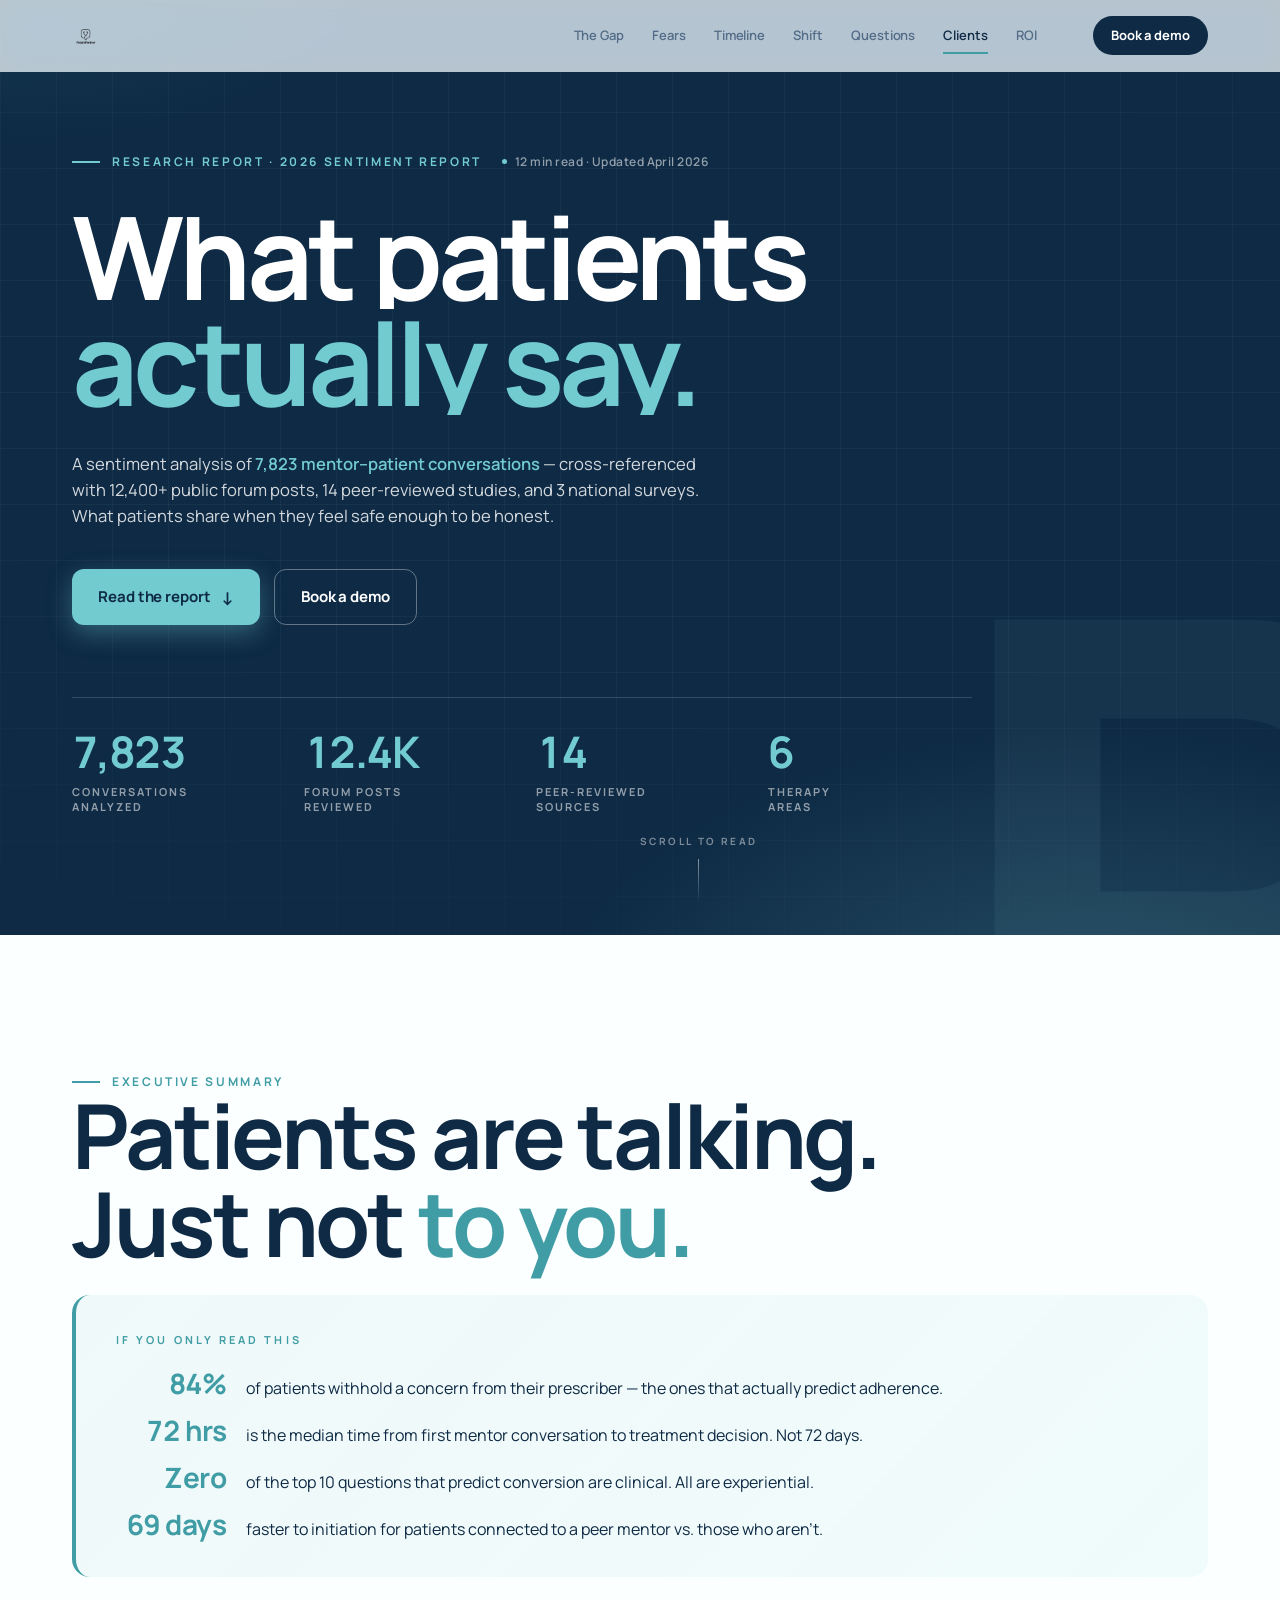
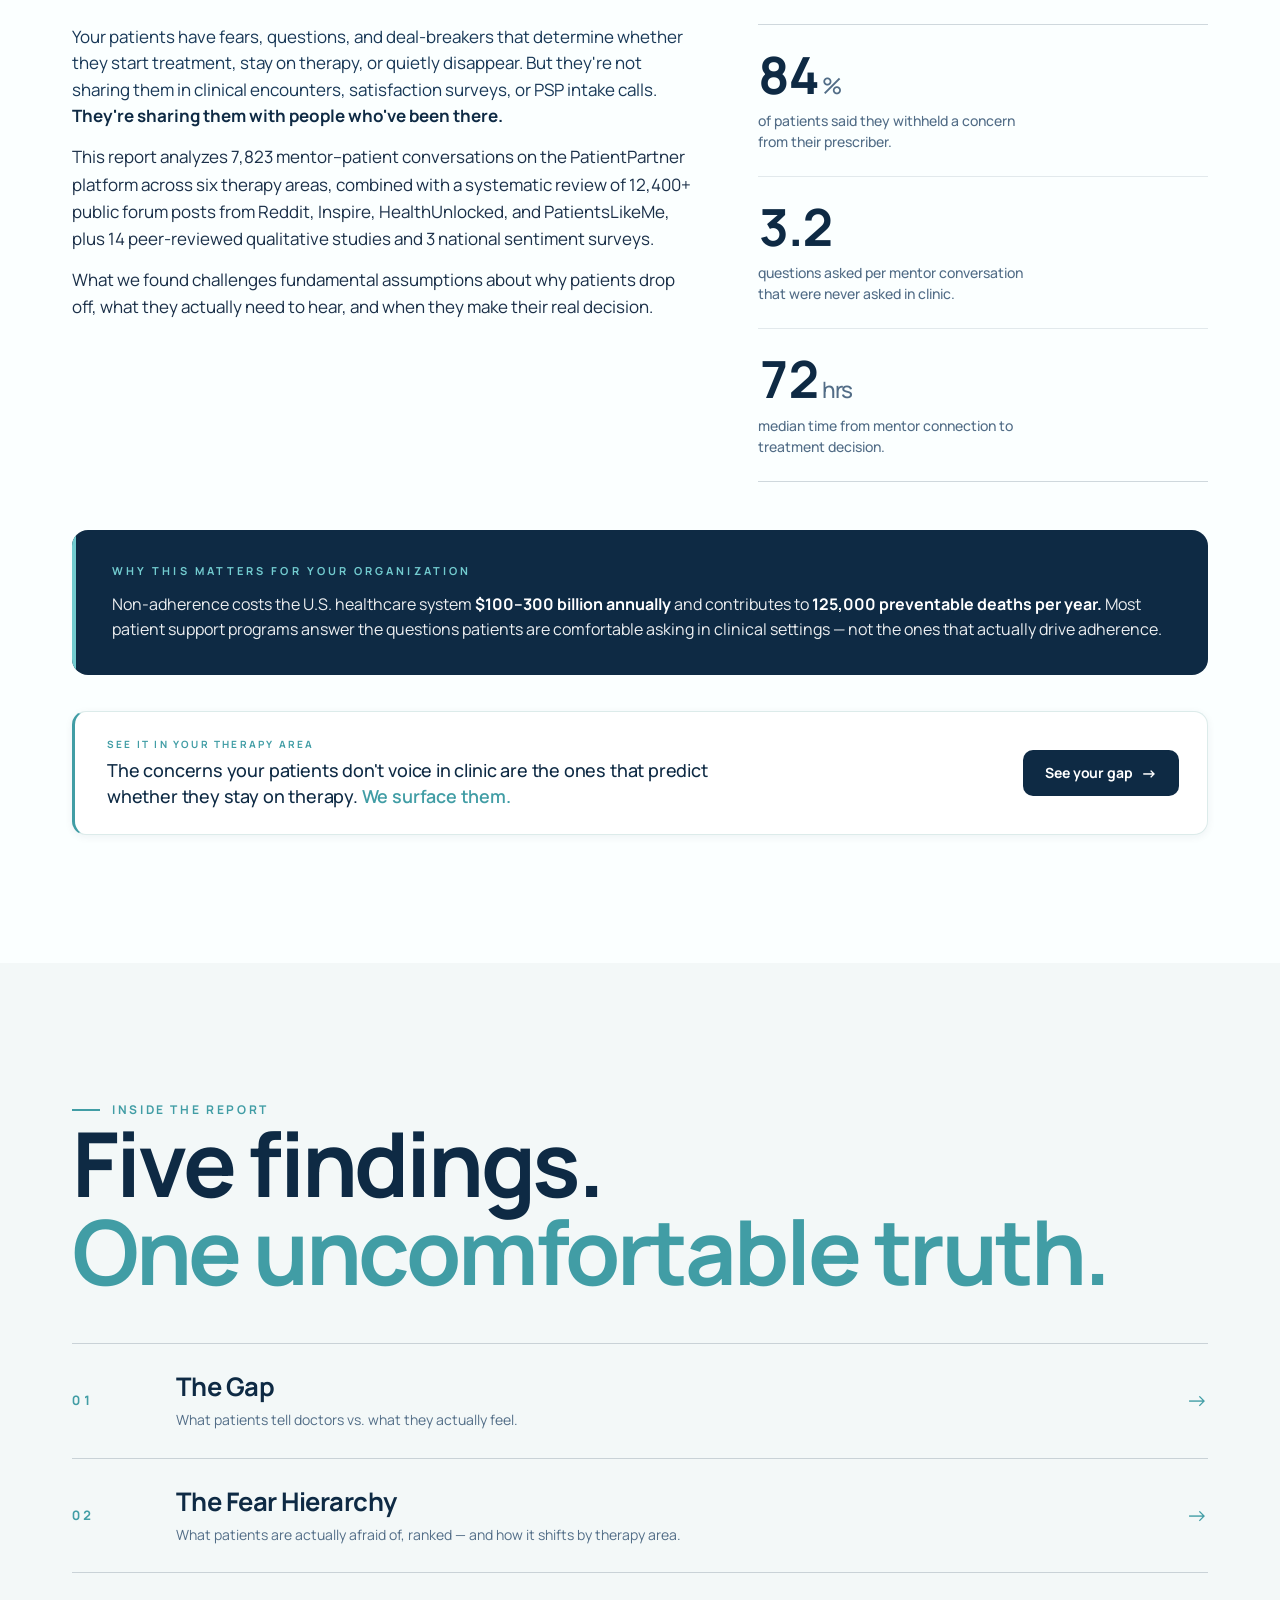
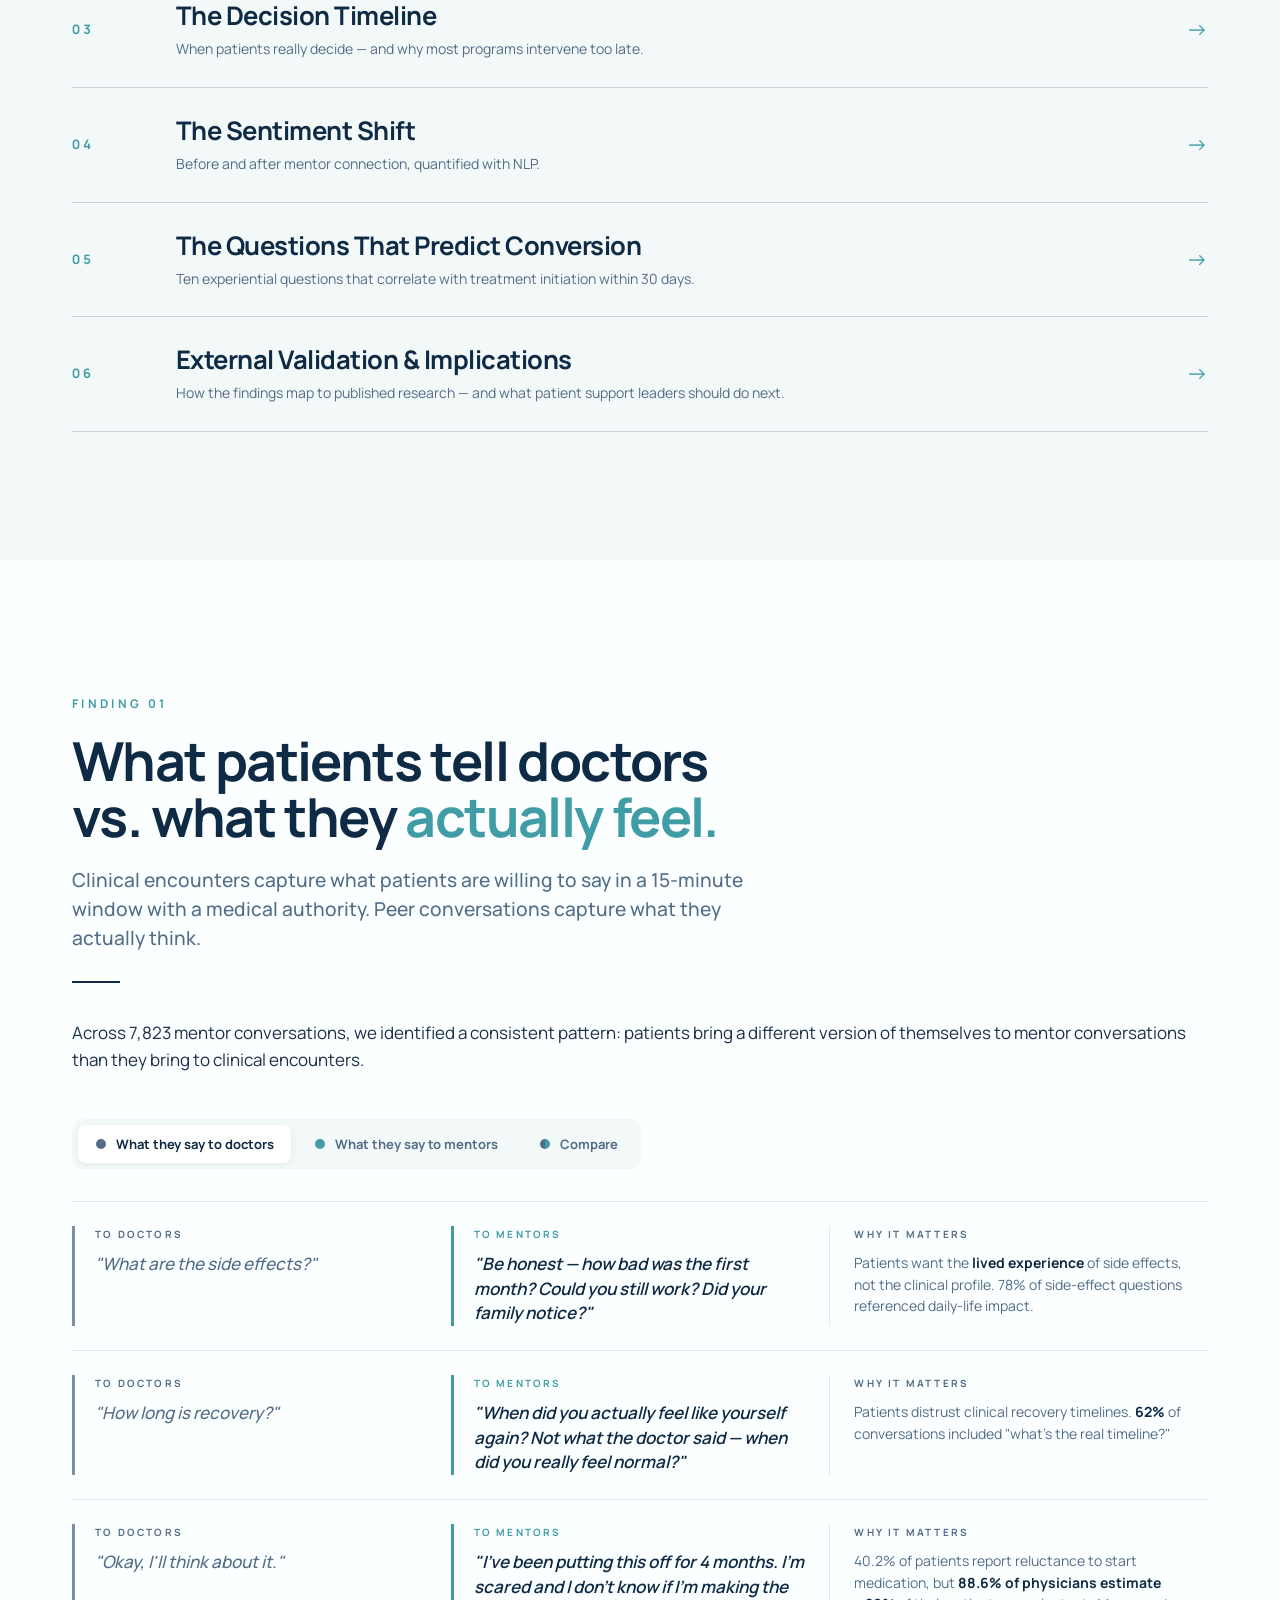
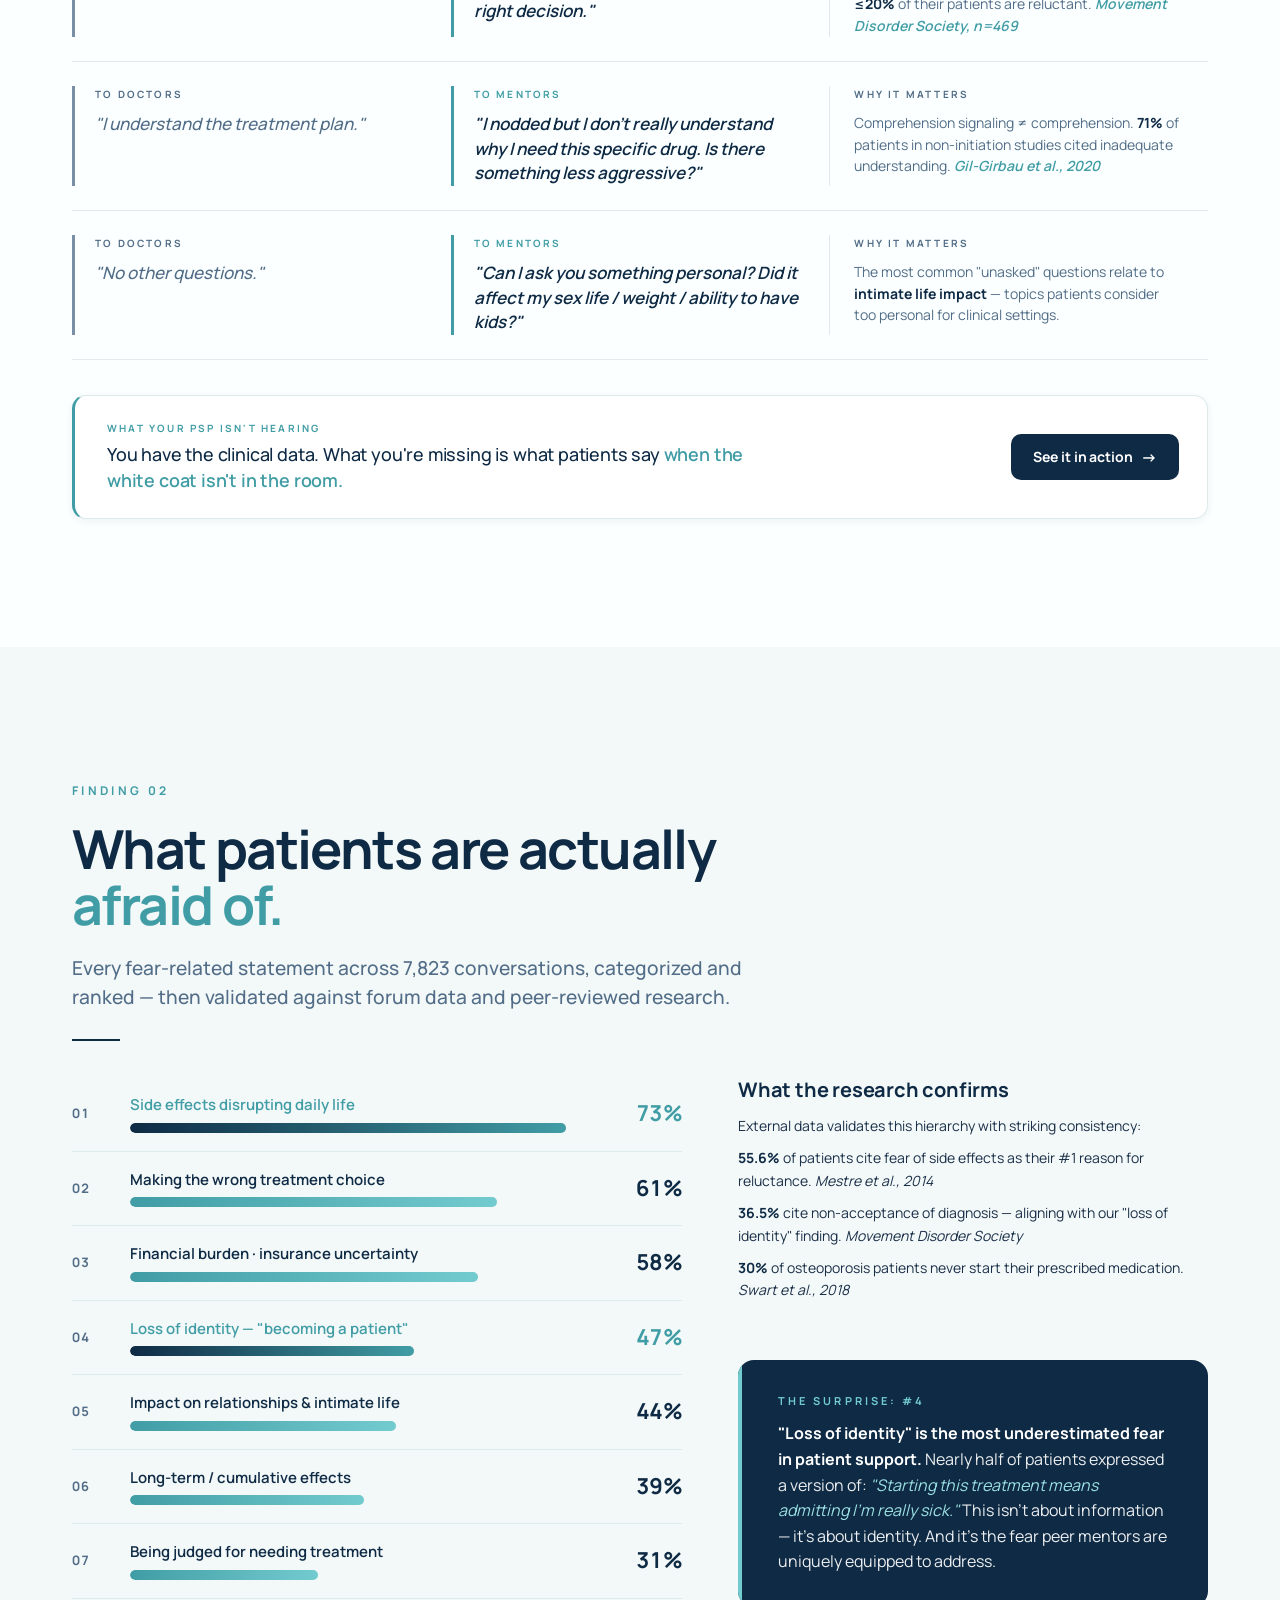
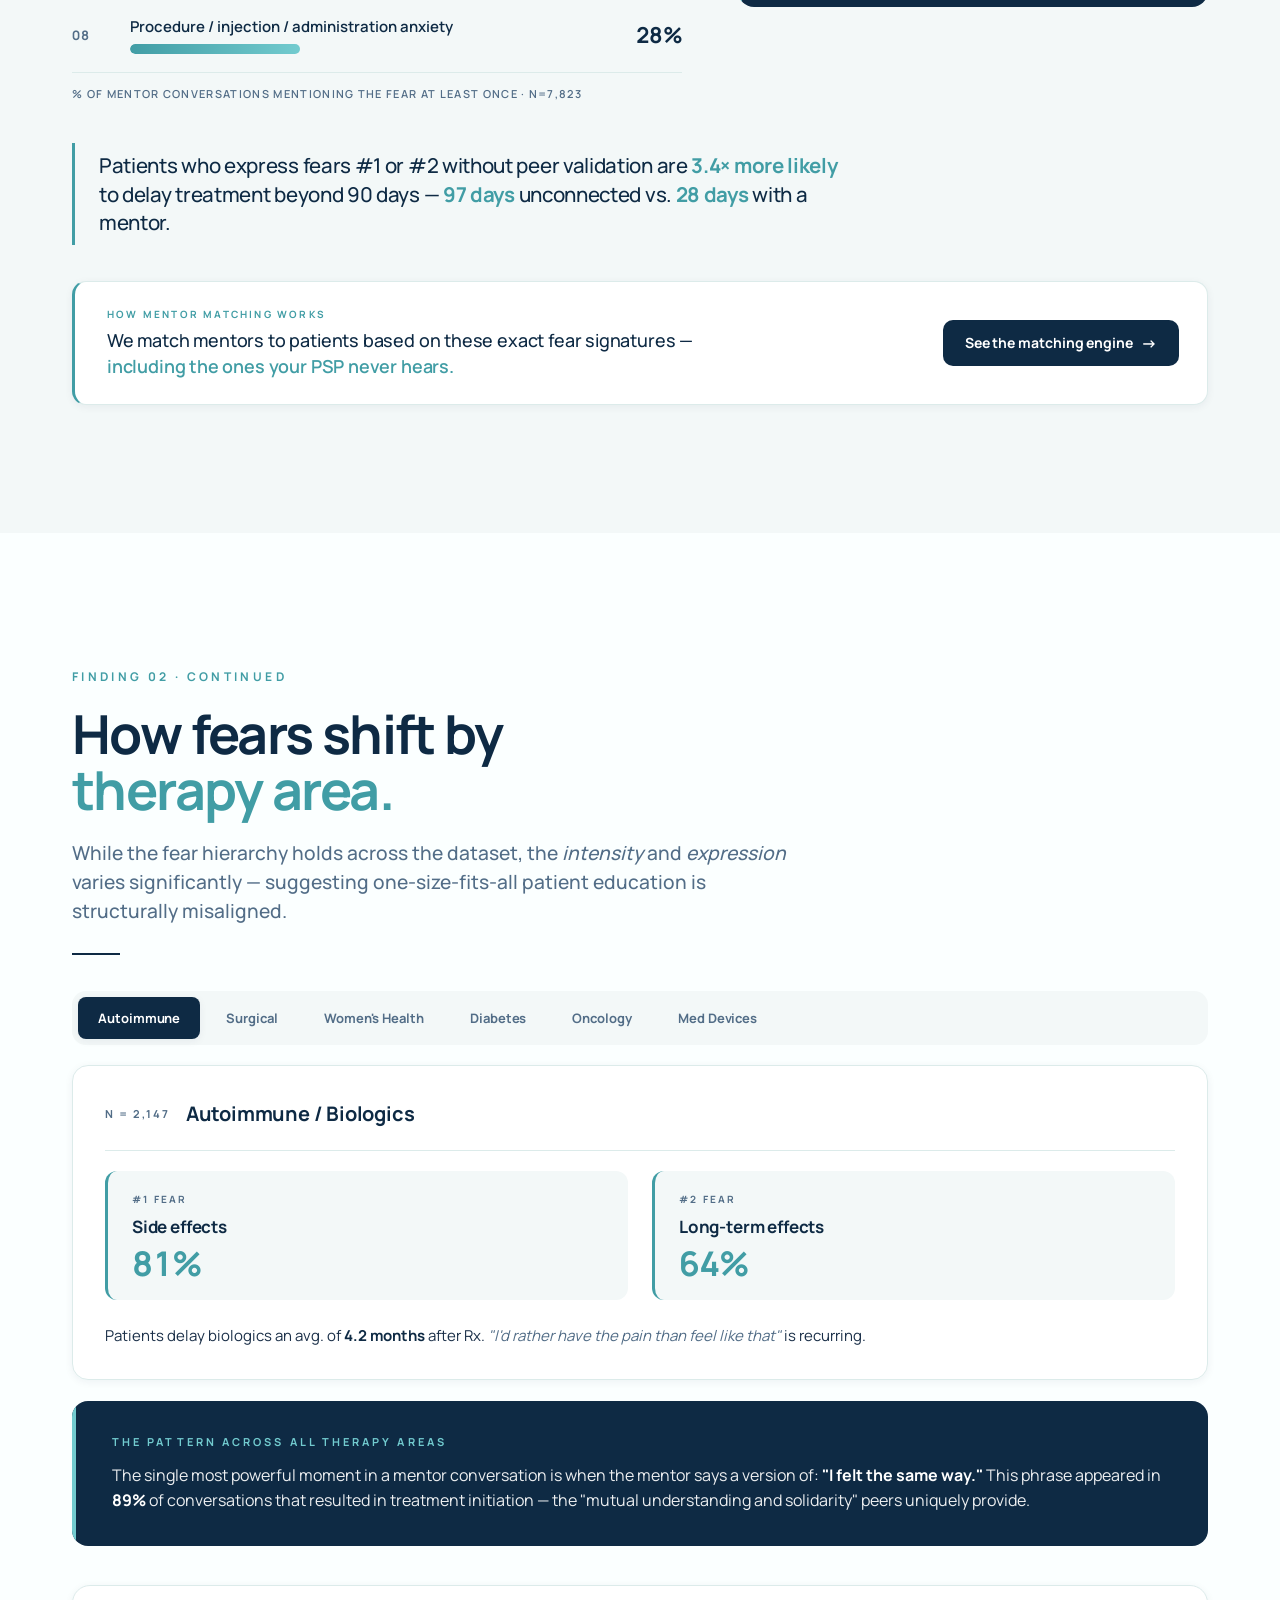
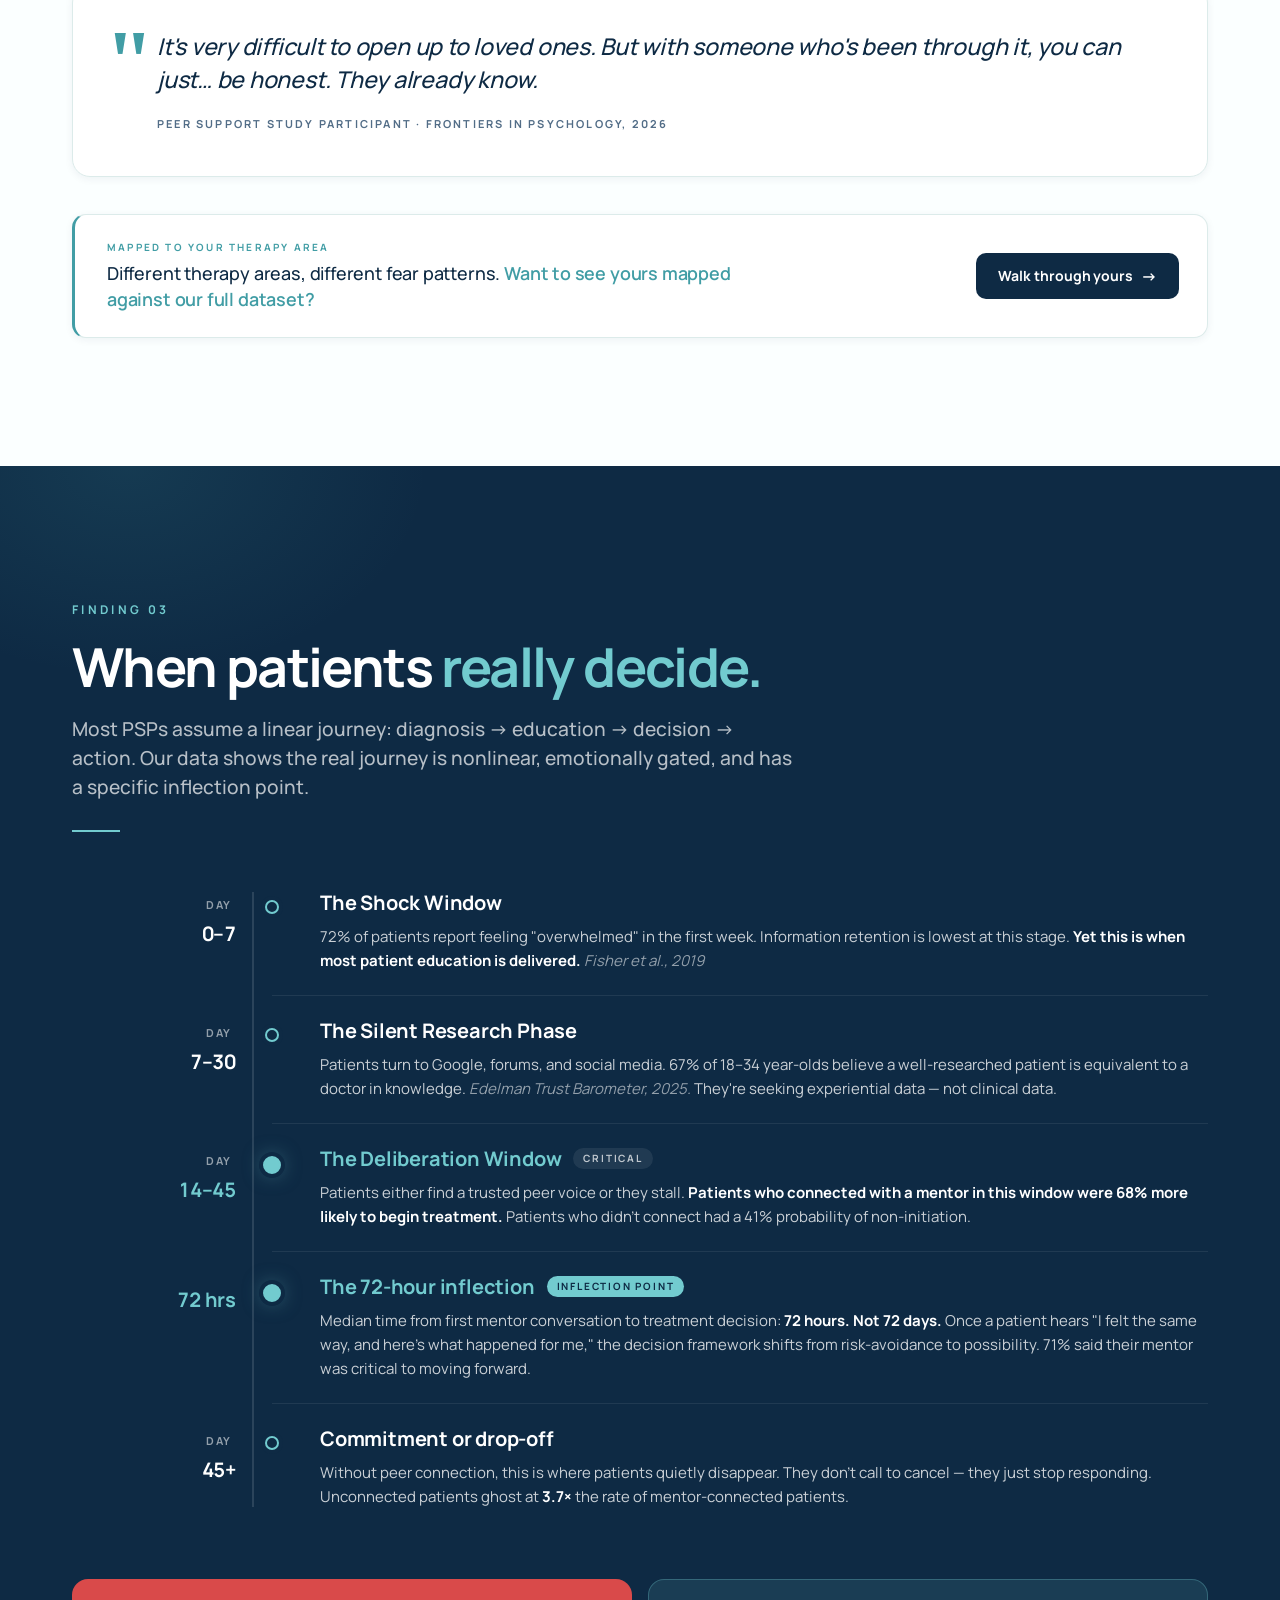
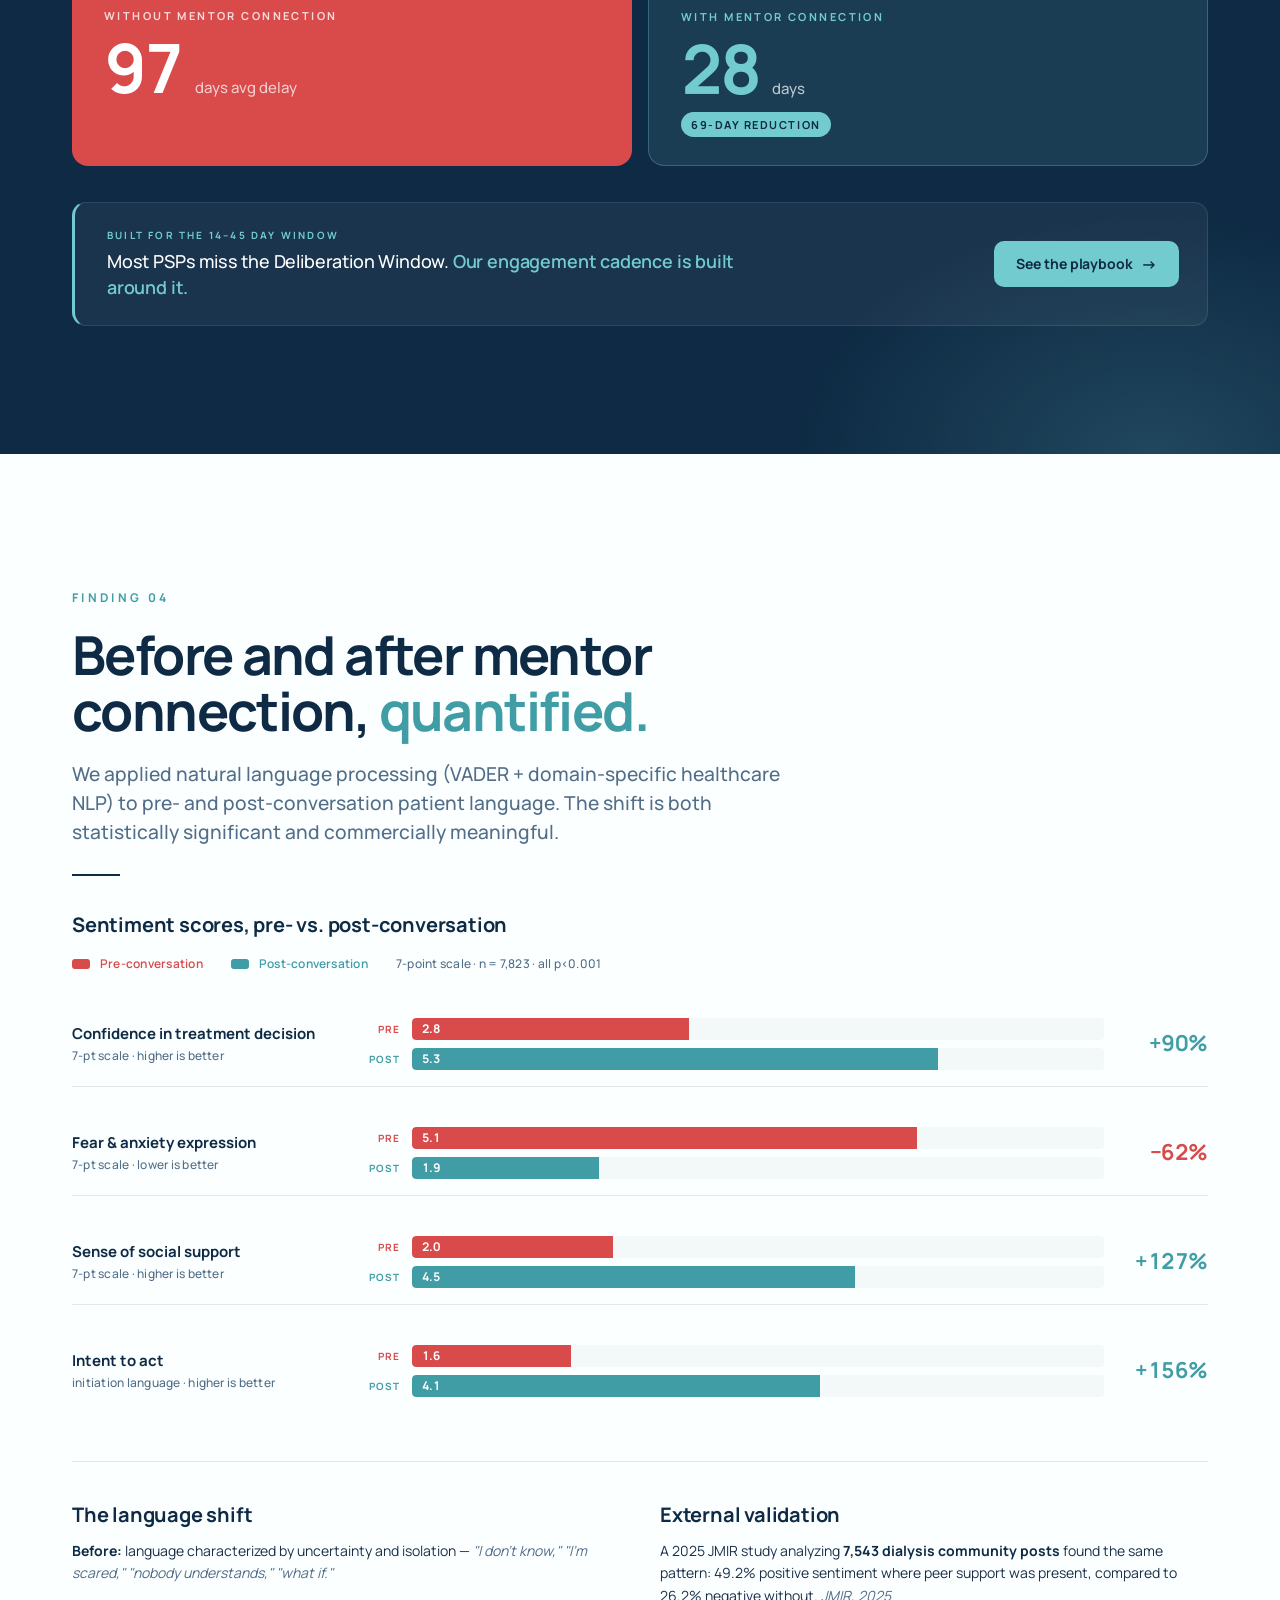
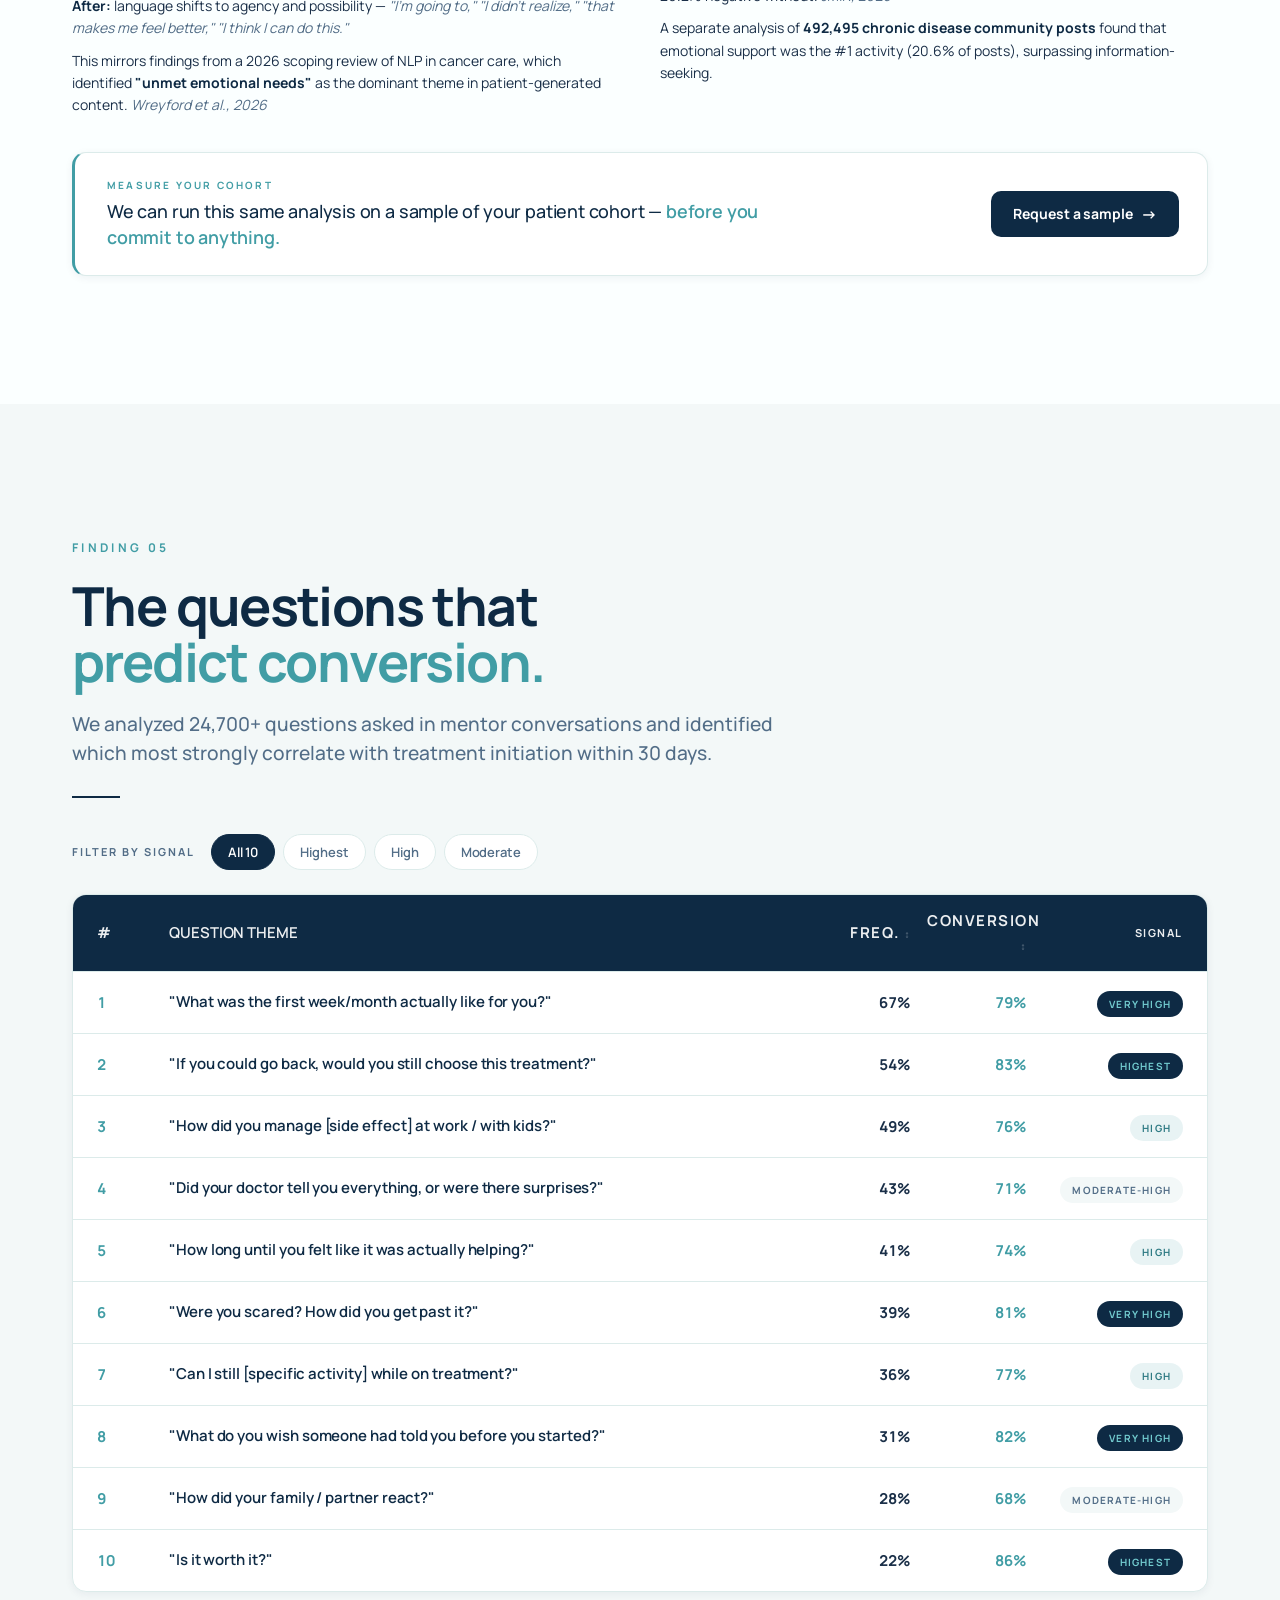
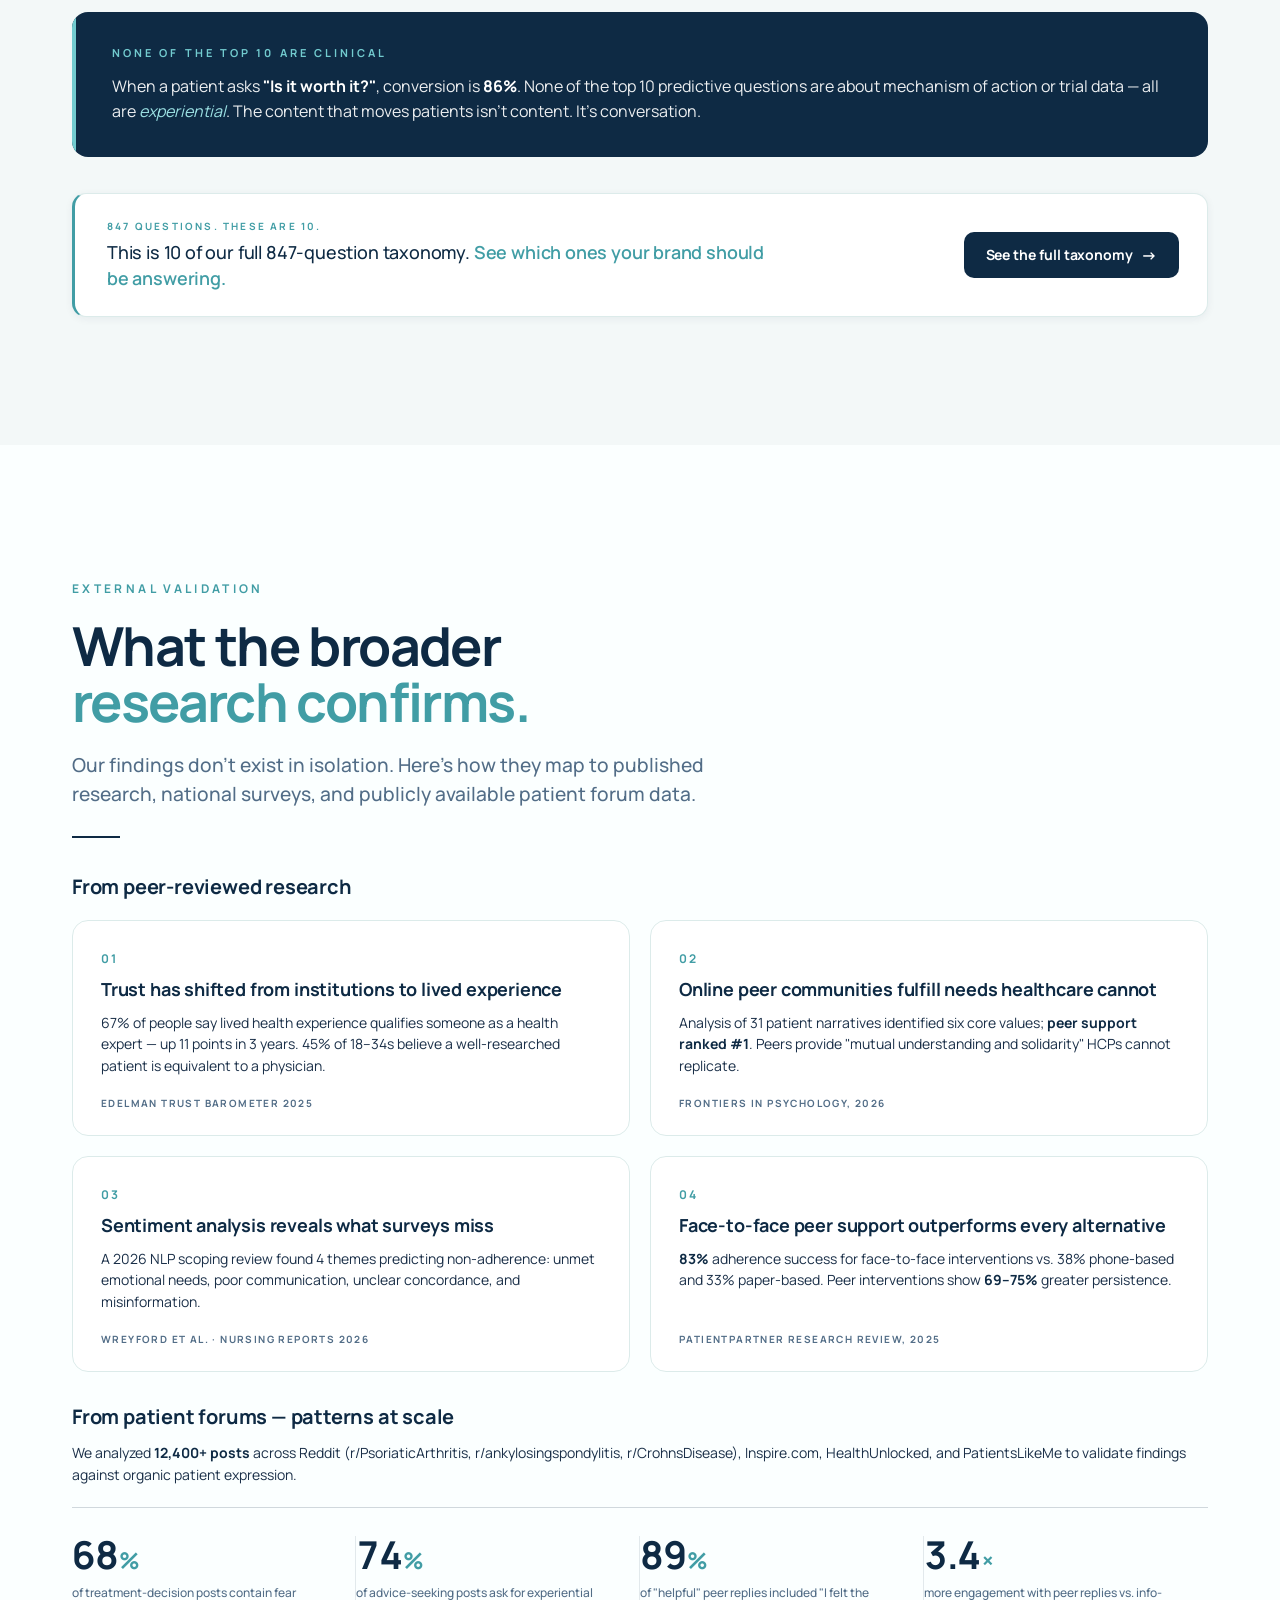
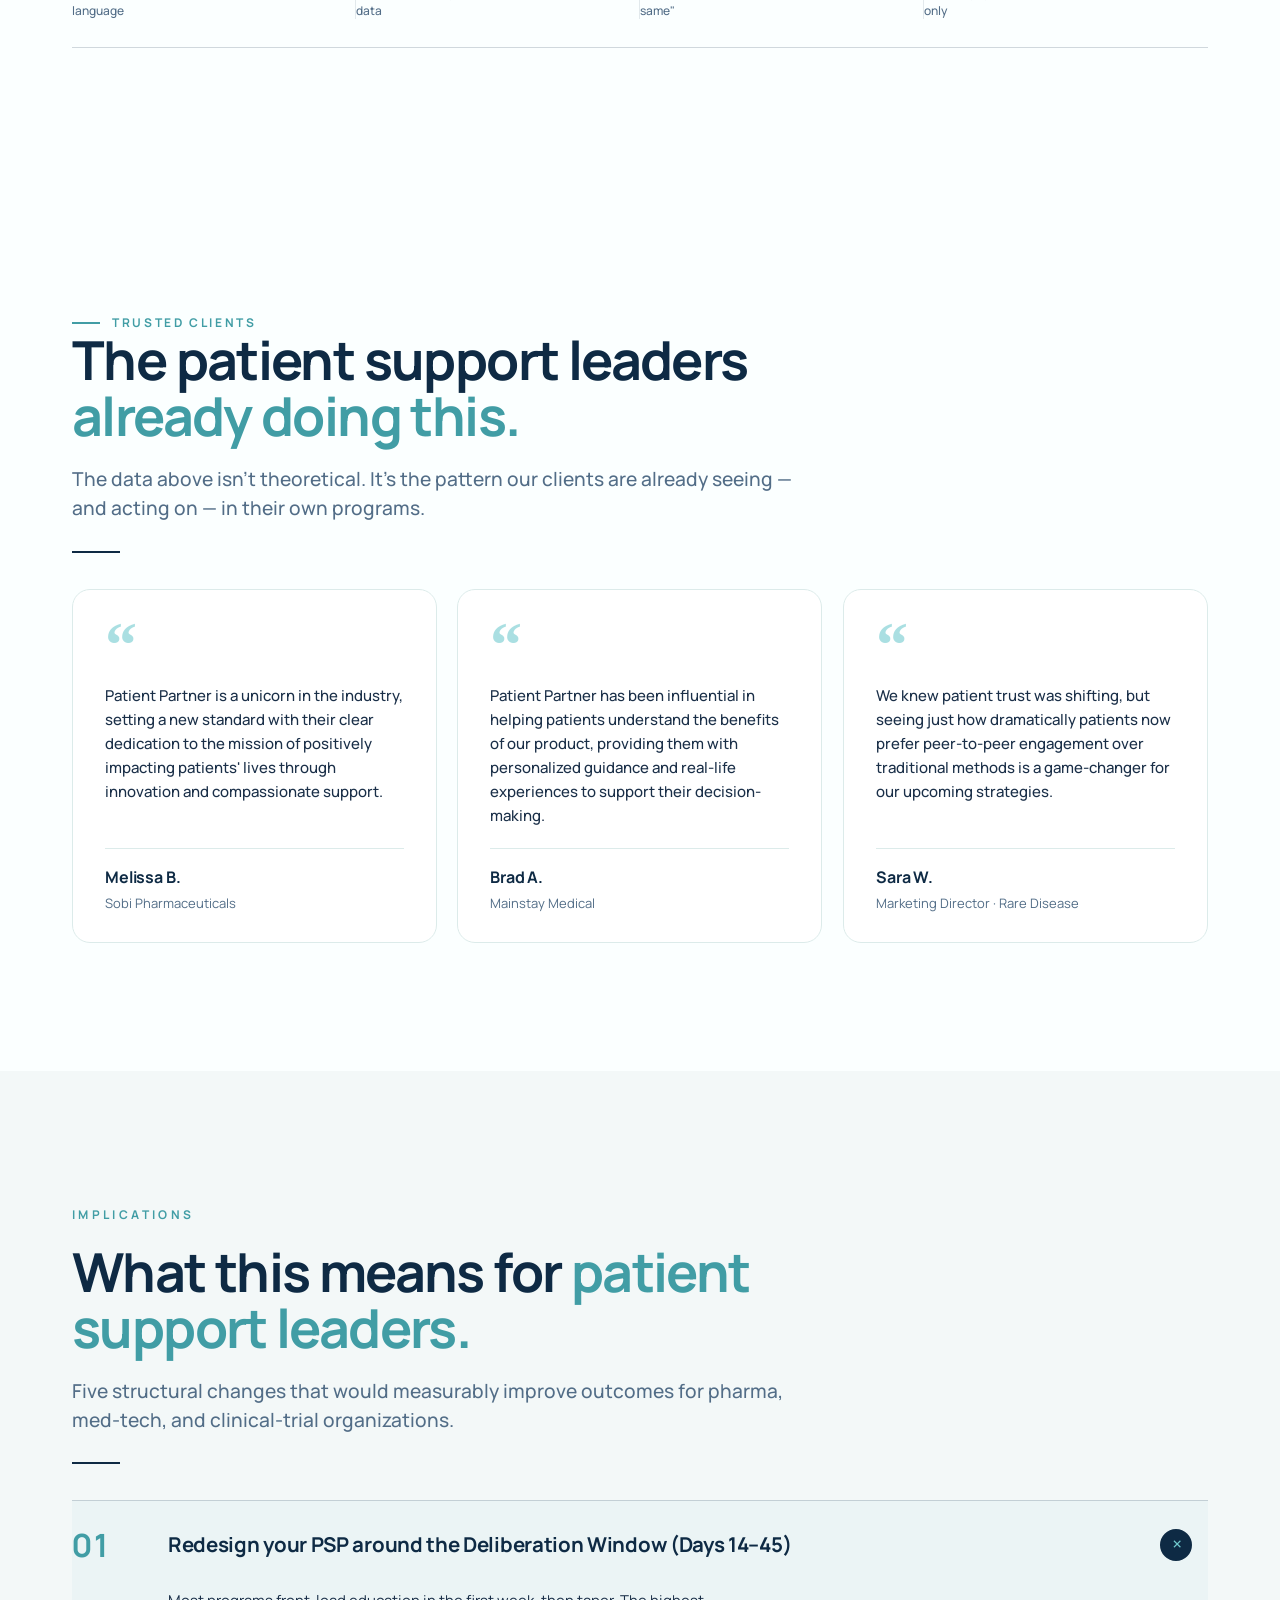
==== commit e415bf7b: "Add TL;DR, CEO note, inline CTAs, testimonials, ROI calc, FAQ, sidenav, OG image - Update all Book D" ====
--- a/index.html
+++ b/index.html
@@ -5,6 +5,19 @@
 <title>What Patients Actually Say — 2026 Sentiment Report · PatientPartner</title>
 <meta name="viewport" content="width=device-width, initial-scale=1" />
 <meta name="description" content="A sentiment analysis of 7,823 mentor–patient conversations. What patients share when they feel safe enough to be honest." />
+
+<!-- Open Graph / LinkedIn -->
+<meta property="og:type" content="article" />
+<meta property="og:title" content="What Patients Actually Say — 2026 Sentiment Report" />
+<meta property="og:description" content="84% of patients withhold a concern from their prescriber. Here's what they say when they feel safe enough to be honest. Based on 7,823 mentor conversations." />
+<meta property="og:image" content="og-image.png" />
+<meta property="og:image:width" content="1200" />
+<meta property="og:image:height" content="630" />
+<meta property="og:site_name" content="PatientPartner" />
+<meta name="twitter:card" content="summary_large_image" />
+<meta name="twitter:title" content="What Patients Actually Say — 2026 Sentiment Report" />
+<meta name="twitter:description" content="84% of patients withhold a concern from their prescriber. Here's what they say when they feel safe enough to be honest." />
+<meta name="twitter:image" content="og-image.png" />
 <link rel="preconnect" href="https://fonts.googleapis.com">
 <link rel="preconnect" href="https://fonts.gstatic.com" crossorigin>
 <link rel="stylesheet" href="https://fonts.googleapis.com/css2?family=Manrope:wght@300;400;500;600;700;800&display=swap" />
@@ -14,6 +27,21 @@
 
 <!-- ── Scroll progress bar ── -->
 <div class="scroll-progress" id="scrollProgress"></div>
+
+<!-- ── Sticky side section navigator (desktop only) ── -->
+<nav class="sidenav" id="sidenav" aria-label="Section navigator">
+  <a href="#top" class="sidenav__item" data-sidenav="top" title="Top"><span class="sidenav__label">Top</span></a>
+  <a href="#summary" class="sidenav__item" data-sidenav="summary" title="Executive summary"><span class="sidenav__label">Summary</span></a>
+  <a href="#gap" class="sidenav__item" data-sidenav="gap" title="The Gap"><span class="sidenav__label">Finding 01 · The Gap</span></a>
+  <a href="#fears" class="sidenav__item" data-sidenav="fears" title="Fear hierarchy"><span class="sidenav__label">Finding 02 · Fears</span></a>
+  <a href="#timeline" class="sidenav__item" data-sidenav="timeline" title="Decision timeline"><span class="sidenav__label">Finding 03 · Timeline</span></a>
+  <a href="#shift" class="sidenav__item" data-sidenav="shift" title="Sentiment shift"><span class="sidenav__label">Finding 04 · Shift</span></a>
+  <a href="#questions" class="sidenav__item" data-sidenav="questions" title="Predictive questions"><span class="sidenav__label">Finding 05 · Questions</span></a>
+  <a href="#testimonials" class="sidenav__item" data-sidenav="testimonials" title="Clients"><span class="sidenav__label">Clients</span></a>
+  <a href="#roi" class="sidenav__item" data-sidenav="roi" title="ROI calculator"><span class="sidenav__label">ROI</span></a>
+  <a href="#faq" class="sidenav__item" data-sidenav="faq" title="FAQ"><span class="sidenav__label">FAQ</span></a>
+  <a href="#cta" class="sidenav__item" data-sidenav="cta" title="Book a demo"><span class="sidenav__label">Book a demo</span></a>
+</nav>
 
 <!-- ── Sticky nav ── -->
 <nav class="nav" id="nav">
@@ -27,9 +55,10 @@
       <a href="#timeline" data-nav>Timeline</a>
       <a href="#shift" data-nav>Shift</a>
       <a href="#questions" data-nav>Questions</a>
-      <a href="#implications" data-nav>Implications</a>
-    </div>
-    <a href="#cta" class="nav__cta">Book a demo</a>
+      <a href="#testimonials" data-nav>Clients</a>
+      <a href="#roi" data-nav>ROI</a>
+    </div>
+    <a href="https://patientpartner.schedulehero.io/campaign/george-kramb?utm_source=sentiment-report&amp;utm_medium=lead-mag&amp;utm_campaign=nav" target="_blank" rel="noopener" class="nav__cta">Book a demo</a>
     <button class="nav__menu" id="navMenu" aria-label="Menu">
       <span></span><span></span><span></span>
     </button>
@@ -44,7 +73,10 @@
   <div class="hero__mark" aria-hidden="true">P</div>
 
   <div class="wrap">
-    <div class="hero__kicker"><span class="eyebrow eyebrow--mint">Research report · 2026 Sentiment Report</span></div>
+    <div class="hero__kicker">
+      <span class="eyebrow eyebrow--mint">Research report · 2026 Sentiment Report</span>
+      <span class="hero__meta"><span class="hero__meta-dot"></span>12 min read &middot; Updated April 2026</span>
+    </div>
 
     <h1 class="hero__title">
       <span class="reveal-line">What patients</span>
@@ -57,7 +89,7 @@
 
     <div class="hero__actions">
       <a href="#summary" class="btn btn--mint">Read the report <span class="btn__arrow">↓</span></a>
-      <a href="#cta" class="btn btn--ghost">Book a demo</a>
+      <a href="https://patientpartner.schedulehero.io/campaign/george-kramb?utm_source=sentiment-report&amp;utm_medium=lead-mag&amp;utm_campaign=hero" target="_blank" rel="noopener" class="btn btn--ghost">Book a demo</a>
     </div>
 
     <div class="hero__stats">
@@ -96,6 +128,16 @@
       Patients are talking.<br/>
       Just not <em>to&nbsp;you.</em>
     </h2>
+
+    <div class="tldr reveal">
+      <div class="tldr__label">If you only read this</div>
+      <ul class="tldr__list">
+        <li><span class="tldr__num">84%</span> of patients withhold a concern from their prescriber — the ones that actually predict adherence.</li>
+        <li><span class="tldr__num">72&nbsp;hrs</span> is the median time from first mentor conversation to treatment decision. Not 72 days.</li>
+        <li><span class="tldr__num">Zero</span> of the top 10 questions that predict conversion are clinical. All are experiential.</li>
+        <li><span class="tldr__num">69 days</span> faster to initiation for patients connected to a peer mentor vs. those who aren't.</li>
+      </ul>
+    </div>
 
     <div class="summary__grid">
       <div class="summary__body reveal">
@@ -134,6 +176,14 @@
         Non-adherence costs the U.S. healthcare system <strong>$100–300&nbsp;billion annually</strong> and contributes to <strong>125,000 preventable deaths per year.</strong> Most patient support programs answer the questions patients are comfortable asking in clinical settings — not the ones that actually drive adherence.
       </p>
     </div>
+
+    <aside class="inline-cta reveal">
+      <div>
+        <div class="inline-cta__eyebrow">See it in your therapy area</div>
+        <p class="inline-cta__hook">The concerns your patients don't voice in clinic are the ones that predict whether they stay on therapy. <strong>We surface them.</strong></p>
+      </div>
+      <a class="inline-cta__btn" href="https://patientpartner.schedulehero.io/campaign/george-kramb?utm_source=sentiment-report&amp;utm_medium=lead-mag&amp;utm_campaign=summary" target="_blank" rel="noopener">See your gap</a>
+    </aside>
   </div>
 </section>
 
@@ -310,6 +360,14 @@
         </div>
       </div>
     </div>
+
+    <aside class="inline-cta reveal">
+      <div>
+        <div class="inline-cta__eyebrow">What your PSP isn't hearing</div>
+        <p class="inline-cta__hook">You have the clinical data. What you're missing is what patients say <strong>when the white coat isn't in the room.</strong></p>
+      </div>
+      <a class="inline-cta__btn" href="https://patientpartner.schedulehero.io/campaign/george-kramb?utm_source=sentiment-report&amp;utm_medium=lead-mag&amp;utm_campaign=gap" target="_blank" rel="noopener">See it in action</a>
+    </aside>
   </div>
 </section>
 
@@ -418,6 +476,14 @@
     <div class="pull reveal">
       Patients who express fears #1 or #2 without peer validation are <strong>3.4× more likely</strong> to delay treatment beyond 90 days — <strong>97 days</strong> unconnected vs. <strong>28 days</strong> with a mentor.
     </div>
+
+    <aside class="inline-cta reveal">
+      <div>
+        <div class="inline-cta__eyebrow">How mentor matching works</div>
+        <p class="inline-cta__hook">We match mentors to patients based on these exact fear signatures — <strong>including the ones your PSP never hears.</strong></p>
+      </div>
+      <a class="inline-cta__btn" href="https://patientpartner.schedulehero.io/campaign/george-kramb?utm_source=sentiment-report&amp;utm_medium=lead-mag&amp;utm_campaign=fears" target="_blank" rel="noopener">See the matching engine</a>
+    </aside>
   </div>
 </section>
 
@@ -508,6 +574,14 @@
       <blockquote class="quote__text">It's very difficult to open up to loved ones. But with someone who's been through it, you can just… be honest. They already know.</blockquote>
       <figcaption class="quote__attrib">Peer support study participant · Frontiers in Psychology, 2026</figcaption>
     </figure>
+
+    <aside class="inline-cta reveal">
+      <div>
+        <div class="inline-cta__eyebrow">Mapped to your therapy area</div>
+        <p class="inline-cta__hook">Different therapy areas, different fear patterns. <strong>Want to see yours mapped against our full dataset?</strong></p>
+      </div>
+      <a class="inline-cta__btn" href="https://patientpartner.schedulehero.io/campaign/george-kramb?utm_source=sentiment-report&amp;utm_medium=lead-mag&amp;utm_campaign=therapy" target="_blank" rel="noopener">Walk through yours</a>
+    </aside>
   </div>
 </section>
 
@@ -581,6 +655,14 @@
         <div class="compare__delta">69-day reduction</div>
       </div>
     </div>
+
+    <aside class="inline-cta reveal">
+      <div>
+        <div class="inline-cta__eyebrow">Built for the 14–45 day window</div>
+        <p class="inline-cta__hook">Most PSPs miss the Deliberation Window. <strong>Our engagement cadence is built around it.</strong></p>
+      </div>
+      <a class="inline-cta__btn" href="https://patientpartner.schedulehero.io/campaign/george-kramb?utm_source=sentiment-report&amp;utm_medium=lead-mag&amp;utm_campaign=timeline" target="_blank" rel="noopener">See the playbook</a>
+    </aside>
   </div>
 </section>
 
@@ -678,6 +760,14 @@
         <p class="p--small">A separate analysis of <strong>492,495 chronic disease community posts</strong> found that emotional support was the #1 activity (20.6% of posts), surpassing information-seeking.</p>
       </div>
     </div>
+
+    <aside class="inline-cta reveal">
+      <div>
+        <div class="inline-cta__eyebrow">Measure your cohort</div>
+        <p class="inline-cta__hook">We can run this same analysis on a sample of your patient cohort — <strong>before you commit to anything.</strong></p>
+      </div>
+      <a class="inline-cta__btn" href="https://patientpartner.schedulehero.io/campaign/george-kramb?utm_source=sentiment-report&amp;utm_medium=lead-mag&amp;utm_campaign=shift" target="_blank" rel="noopener">Request a sample</a>
+    </aside>
   </div>
 </section>
 
@@ -790,6 +880,14 @@
         When a patient asks <strong>"Is it worth it?"</strong>, conversion is <strong>86%</strong>. None of the top 10 predictive questions are about mechanism of action or trial data — all are <em>experiential</em>. The content that moves patients isn't content. It's conversation.
       </p>
     </div>
+
+    <aside class="inline-cta reveal">
+      <div>
+        <div class="inline-cta__eyebrow">847 questions. These are 10.</div>
+        <p class="inline-cta__hook">This is 10 of our full 847-question taxonomy. <strong>See which ones your brand should be answering.</strong></p>
+      </div>
+      <a class="inline-cta__btn" href="https://patientpartner.schedulehero.io/campaign/george-kramb?utm_source=sentiment-report&amp;utm_medium=lead-mag&amp;utm_campaign=questions" target="_blank" rel="noopener">See the full taxonomy</a>
+    </aside>
   </div>
 </section>
 
@@ -857,6 +955,50 @@
         <div class="forum-stat__num"><span data-count="3.4">0</span><em>×</em></div>
         <div class="forum-stat__label">more engagement with peer replies vs. info-only</div>
       </div>
+    </div>
+  </div>
+</section>
+
+<!-- ═══════════════════════════════════════════════════════════════
+     TESTIMONIALS
+     ═══════════════════════════════════════════════════════════════ -->
+<section class="section section--light" id="testimonials" data-section="Trusted clients">
+  <div class="wrap">
+    <div class="eyebrow reveal">Trusted clients</div>
+    <h2 class="h1 reveal">
+      The patient support leaders <em>already&nbsp;doing&nbsp;this.</em>
+    </h2>
+    <p class="kicker reveal">
+      The data above isn't theoretical. It's the pattern our clients are already seeing — and acting on — in their own programs.
+    </p>
+
+    <hr class="divider-strong reveal" />
+
+    <div class="testimonials">
+      <figure class="t-card reveal">
+        <div class="t-card__mark" aria-hidden="true">&ldquo;</div>
+        <blockquote class="t-card__quote">Patient Partner is a unicorn in the industry, setting a new standard with their clear dedication to the mission of positively impacting patients' lives through innovation and compassionate support.</blockquote>
+        <figcaption class="t-card__attrib">
+          <div class="t-card__name">Melissa B.</div>
+          <div class="t-card__title">Sobi Pharmaceuticals</div>
+        </figcaption>
+      </figure>
+      <figure class="t-card reveal">
+        <div class="t-card__mark" aria-hidden="true">&ldquo;</div>
+        <blockquote class="t-card__quote">Patient Partner has been influential in helping patients understand the benefits of our product, providing them with personalized guidance and real-life experiences to support their decision-making.</blockquote>
+        <figcaption class="t-card__attrib">
+          <div class="t-card__name">Brad A.</div>
+          <div class="t-card__title">Mainstay Medical</div>
+        </figcaption>
+      </figure>
+      <figure class="t-card reveal">
+        <div class="t-card__mark" aria-hidden="true">&ldquo;</div>
+        <blockquote class="t-card__quote">We knew patient trust was shifting, but seeing just how dramatically patients now prefer peer-to-peer engagement over traditional methods is a game-changer for our upcoming strategies.</blockquote>
+        <figcaption class="t-card__attrib">
+          <div class="t-card__name">Sara W.</div>
+          <div class="t-card__title">Marketing Director · Rare Disease</div>
+        </figcaption>
+      </figure>
     </div>
   </div>
 </section>
@@ -922,6 +1064,231 @@
 </section>
 
 <!-- ═══════════════════════════════════════════════════════════════
+     ROI CALCULATOR — "Estimate your impact"
+     ═══════════════════════════════════════════════════════════════ -->
+<section class="section section--cream" id="roi" data-section="Estimate your impact">
+  <div class="wrap">
+    <div class="section-num reveal">Estimate your impact</div>
+    <h2 class="h1 reveal">
+      What would this <em>look like for you?</em>
+    </h2>
+    <p class="kicker reveal">
+      Use the inputs below to map this report's benchmarks onto your therapy area and program scale. No email required — the numbers are yours to keep.
+    </p>
+
+    <hr class="divider-strong reveal" />
+
+    <div class="roi reveal">
+      <div class="roi__inputs">
+        <div class="roi__input">
+          <label class="roi__label" for="roi-ta">Your therapy area</label>
+          <select class="roi__select" id="roi-ta">
+            <option value="autoimmune">Autoimmune / Biologics</option>
+            <option value="surgical">Surgical procedures</option>
+            <option value="womens">Women's health</option>
+            <option value="diabetes">Type 2 diabetes</option>
+            <option value="oncology">Oncology support</option>
+            <option value="devices">Medical devices</option>
+            <option value="other">Other / multi-therapy</option>
+          </select>
+          <div class="roi__hint" id="roi-ta-hint">Autoimmune patients delay biologics an avg. of 4.2 months after Rx.</div>
+        </div>
+
+        <div class="roi__input">
+          <label class="roi__label" for="roi-visitors">Monthly program visitors</label>
+          <div class="roi__slider-row">
+            <input type="range" class="roi__slider" id="roi-visitors" min="10000" max="500000" step="5000" value="50000" />
+            <div class="roi__slider-value" id="roi-visitors-val">50,000</div>
+          </div>
+          <div class="roi__hint">Unique visitors to your patient-facing program or brand site.</div>
+        </div>
+
+        <div class="roi__input">
+          <label class="roi__label" for="roi-revenue">Avg. revenue per initiated patient</label>
+          <div class="roi__slider-row">
+            <input type="range" class="roi__slider" id="roi-revenue" min="500" max="25000" step="250" value="2500" />
+            <div class="roi__slider-value" id="roi-revenue-val">$2,500</div>
+          </div>
+          <div class="roi__hint">Rough annualized LTV. If unsure, the default (industry median) works fine.</div>
+        </div>
+
+        <div class="roi__input">
+          <label class="roi__label" for="roi-cost">Annual program investment</label>
+          <div class="roi__slider-row">
+            <input type="range" class="roi__slider" id="roi-cost" min="50000" max="1000000" step="25000" value="300000" />
+            <div class="roi__slider-value" id="roi-cost-val">$300,000</div>
+          </div>
+          <div class="roi__hint">Total PatientPartner program cost you'd budget for the year.</div>
+        </div>
+      </div>
+
+      <div class="roi__output">
+        <div class="roi__output-header">Your estimated impact</div>
+
+        <div class="roi__funnel">
+          <div class="roi__stage">
+            <div class="roi__stage-label">Click-throughs / mo</div>
+            <div class="roi__stage-num" id="roi-clicks">375</div>
+            <div class="roi__stage-bar"><div class="roi__stage-fill" style="width: 100%"></div></div>
+          </div>
+          <div class="roi__stage">
+            <div class="roi__stage-label">Mentor matches / mo</div>
+            <div class="roi__stage-num" id="roi-matches">150</div>
+            <div class="roi__stage-bar"><div class="roi__stage-fill" style="width: 40%"></div></div>
+          </div>
+          <div class="roi__stage">
+            <div class="roi__stage-label">Active engagement / mo</div>
+            <div class="roi__stage-num" id="roi-engaged">75</div>
+            <div class="roi__stage-bar"><div class="roi__stage-fill" style="width: 20%"></div></div>
+          </div>
+          <div class="roi__stage roi__stage--key">
+            <div class="roi__stage-label">Patients initiated / mo</div>
+            <div class="roi__stage-num" id="roi-initiated">53</div>
+            <div class="roi__stage-bar"><div class="roi__stage-fill" style="width: 14%"></div></div>
+          </div>
+        </div>
+
+        <div class="roi__totals">
+          <div class="roi__total">
+            <div class="roi__total-label">Annual revenue recovered</div>
+            <div class="roi__total-num" id="roi-revenue-out">$1,590,000</div>
+          </div>
+          <div class="roi__total roi__total--hero">
+            <div class="roi__total-label">Net ROI</div>
+            <div class="roi__total-num" id="roi-net">$1,290,000</div>
+            <div class="roi__total-sub" id="roi-multiple">4.3× return</div>
+          </div>
+        </div>
+
+        <p class="roi__disclaimer">
+          Based on benchmarks from the <strong>7,823-conversation dataset</strong> in this report. Individual results vary by brand, therapy area, and program design. We're happy to walk you through the math.
+        </p>
+
+        <a class="btn btn--mint btn--lg roi__cta" href="https://patientpartner.schedulehero.io/campaign/george-kramb?utm_source=sentiment-report&amp;utm_medium=lead-mag&amp;utm_campaign=roi" target="_blank" rel="noopener">Turn this into a real plan <span class="btn__arrow">→</span></a>
+      </div>
+    </div>
+  </div>
+</section>
+
+<!-- ═══════════════════════════════════════════════════════════════
+     FROM THE CEO
+     ═══════════════════════════════════════════════════════════════ -->
+<section class="section section--light ceo-note" id="ceo" data-section="From the founder">
+  <div class="wrap ceo-note__wrap">
+    <div class="ceo-note__photo reveal">
+      <img src="assets/ceo-george-kramb.webp" alt="George Kramb, Founder &amp; CEO of PatientPartner" />
+      <div class="ceo-note__stamp">
+        <div class="ceo-note__stamp-kicker">A note from</div>
+        <div class="ceo-note__stamp-name">George Kramb</div>
+        <div class="ceo-note__stamp-title">Founder &amp; CEO, PatientPartner</div>
+      </div>
+    </div>
+    <div class="ceo-note__body reveal">
+      <div class="eyebrow">From the desk of George Kramb</div>
+      <h2 class="h1" style="margin-top: 16px;">We built this report because we kept <em>hearing&nbsp;the&nbsp;same&nbsp;thing.</em></h2>
+      <p class="p--lead" style="margin-top: 20px;">
+        Every patient support leader I talk to knows something is off. Their programs look complete on paper — education, nurses, copay cards, outreach — but patients still disappear. Initiation rates plateau. Adherence curves go flat around month three. Nobody can quite point to why.
+      </p>
+      <p>
+        After analyzing <strong>7,823 mentor conversations</strong>, the pattern became impossible to miss: patients aren't dropping off because they don't have information. They're dropping off because the information they need isn't what anyone in a white coat can provide. They need to hear it from someone who's been there.
+      </p>
+      <p>
+        This report is the honest version of what we found. No product pitch, no hand-waving. If any of it resonates with what you're seeing in your own programs, I'd genuinely like to hear about it.
+      </p>
+      <p class="ceo-note__sig">— George</p>
+      <a class="btn btn--mint" href="https://patientpartner.schedulehero.io/campaign/george-kramb?utm_source=sentiment-report&amp;utm_medium=lead-mag&amp;utm_campaign=ceo-block" target="_blank" rel="noopener" style="margin-top: 16px;">Book 20 min with George <span class="btn__arrow">→</span></a>
+    </div>
+  </div>
+</section>
+
+<!-- ═══════════════════════════════════════════════════════════════
+     FAQ
+     ═══════════════════════════════════════════════════════════════ -->
+<section class="section section--cream" id="faq" data-section="FAQ">
+  <div class="wrap">
+    <div class="eyebrow reveal">Before you book</div>
+    <h2 class="h1 reveal">
+      The questions we hear <em>most&nbsp;often.</em>
+    </h2>
+    <p class="kicker reveal">
+      If you're still weighing whether this is the right fit, start here. These are the real questions pharma and med-device leaders ask us on the first call.
+    </p>
+
+    <hr class="divider-strong reveal" />
+
+    <div class="faq">
+      <details class="faq__item reveal" open>
+        <summary class="faq__q">
+          <span>How does this fit alongside the PSP or engagement program we already have?</span>
+          <span class="faq__chev" aria-hidden="true">+</span>
+        </summary>
+        <div class="faq__a">
+          <p>We don't replace your PSP — we sit alongside it. Your nurses, copay support, and education content handle the clinical conversations they're built for. PatientPartner handles the peer conversations your team simply can't (and shouldn't) have. Most clients integrate our mentor library as an add-on channel within their existing program flow, not a rebuild.</p>
+        </div>
+      </details>
+
+      <details class="faq__item reveal">
+        <summary class="faq__q">
+          <span>What does setup actually look like — how fast can we be live?</span>
+          <span class="faq__chev" aria-hidden="true">+</span>
+        </summary>
+        <div class="faq__a">
+          <p>Typical implementation takes <strong>4–6 weeks</strong> from kickoff to first mentor conversations. That covers mentor recruiting, therapy-area training, compliance review, and integration with your existing intake flow. We do the heavy lifting — your team reviews and approves. Most of your internal bandwidth goes into the first two weeks; after that we run it.</p>
+        </div>
+      </details>
+
+      <details class="faq__item reveal">
+        <summary class="faq__q">
+          <span>Is this HIPAA-compliant and safe from a regulatory standpoint?</span>
+          <span class="faq__chev" aria-hidden="true">+</span>
+        </summary>
+        <div class="faq__a">
+          <p>Yes. PatientPartner is <strong>HIPAA-compliant, SOC 2 certified, and built for regulated pharma/med-device environments</strong>. Every mentor is trained, vetted, and operates under documented guardrails. All conversations are logged, reviewable, and auditable. We've been through legal, medical, and regulatory review with some of the most conservative pharma brands — we'll walk your compliance team through every detail on the intro call.</p>
+        </div>
+      </details>
+
+      <details class="faq__item reveal">
+        <summary class="faq__q">
+          <span>How does pricing work — and how do we justify the ROI internally?</span>
+          <span class="faq__chev" aria-hidden="true">+</span>
+        </summary>
+        <div class="faq__a">
+          <p>Programs are priced as an annual subscription based on therapy area, patient volume, and mentor engagement hours. Use the <a href="#roi" style="color: var(--teal); text-decoration: underline;">ROI calculator above</a> to pressure-test against your own numbers. In practice, most of our clients see payback inside the first 6 months driven by accelerated initiation alone — before counting the downstream adherence lift.</p>
+        </div>
+      </details>
+
+      <details class="faq__item reveal">
+        <summary class="faq__q">
+          <span>Will this drain internal bandwidth from my team?</span>
+          <span class="faq__chev" aria-hidden="true">+</span>
+        </summary>
+        <div class="faq__a">
+          <p>Minimal. We provide the mentor network, the conversation infrastructure, and the reporting. Your team reviews quarterly dashboards, helps refine the mentor match criteria as the program matures, and joins strategic check-ins. Most clients spend <strong>&lt;2 hours / week</strong> on active program management after launch.</p>
+        </div>
+      </details>
+
+      <details class="faq__item reveal">
+        <summary class="faq__q">
+          <span>What therapy areas have the strongest data and track record?</span>
+          <span class="faq__chev" aria-hidden="true">+</span>
+        </summary>
+        <div class="faq__a">
+          <p>Our largest datasets are in <strong>autoimmune / biologics, surgical procedures, women's health, type 2 diabetes, oncology support, and medical devices</strong> — the six areas in this report. We've also run programs in rare disease, mental health, and gene therapy on a smaller scale. On the intro call we'll share which therapy-area benchmarks we can stand behind for your specific brand.</p>
+        </div>
+      </details>
+    </div>
+
+    <aside class="inline-cta reveal" style="margin-top: 48px;">
+      <div>
+        <div class="inline-cta__eyebrow">Still have questions?</div>
+        <p class="inline-cta__hook">20 minutes with our team is the fastest way to pressure-test whether this fits your program. <strong>No prep needed.</strong></p>
+      </div>
+      <a class="inline-cta__btn" href="https://patientpartner.schedulehero.io/campaign/george-kramb?utm_source=sentiment-report&amp;utm_medium=lead-mag&amp;utm_campaign=faq" target="_blank" rel="noopener">Book 20 min</a>
+    </aside>
+  </div>
+</section>
+
+<!-- ═══════════════════════════════════════════════════════════════
      CTA
      ═══════════════════════════════════════════════════════════════ -->
 <section class="section section--cta" id="cta" data-section="Book a demo">
@@ -937,7 +1304,7 @@
     </p>
 
     <div class="cta__actions reveal">
-      <a class="btn btn--mint btn--lg" href="https://patientpartner.com" target="_blank" rel="noreferrer">Book a demo <span class="btn__arrow">→</span></a>
+      <a class="btn btn--mint btn--lg" href="https://patientpartner.schedulehero.io/campaign/george-kramb?utm_source=sentiment-report&amp;utm_medium=lead-mag&amp;utm_campaign=cta-primary" target="_blank" rel="noopener">Book a demo <span class="btn__arrow">→</span></a>
       <a class="btn btn--ghost btn--lg" href="#methodology">Read the methodology</a>
     </div>
 
--- a/styles.css
+++ b/styles.css
@@ -59,6 +59,80 @@
 
 .wrap { max-width: var(--wrap); margin: 0 auto; padding: 0 32px; }
 
+/* ── Sticky side section navigator (desktop) ── */
+.sidenav {
+  position: fixed;
+  right: 24px;
+  top: 50%;
+  transform: translateY(-50%);
+  z-index: 50;
+  display: flex;
+  flex-direction: column;
+  gap: 12px;
+  padding: 16px 14px;
+  background: rgba(251,255,255,0.78);
+  backdrop-filter: saturate(180%) blur(14px);
+  -webkit-backdrop-filter: saturate(180%) blur(14px);
+  border: 1px solid var(--line);
+  border-radius: 999px;
+  box-shadow: var(--shadow-sm);
+  opacity: 0;
+  pointer-events: none;
+  transition: opacity 0.4s var(--ease);
+}
+.sidenav.is-visible {
+  opacity: 1;
+  pointer-events: auto;
+}
+.sidenav__item {
+  position: relative;
+  display: block;
+  width: 10px;
+  height: 10px;
+  border-radius: 50%;
+  background: var(--line);
+  transition: background 0.25s var(--ease), transform 0.25s var(--ease);
+}
+.sidenav__item:hover { background: var(--teal); transform: scale(1.3); }
+.sidenav__item.is-active { background: var(--navy); transform: scale(1.35); }
+.sidenav__label {
+  position: absolute;
+  right: calc(100% + 14px);
+  top: 50%;
+  transform: translateY(-50%) translateX(6px);
+  padding: 6px 12px;
+  background: var(--navy);
+  color: #fff;
+  font-size: 11px;
+  font-weight: 700;
+  letter-spacing: 0.04em;
+  white-space: nowrap;
+  border-radius: 6px;
+  opacity: 0;
+  pointer-events: none;
+  transition: opacity 0.2s var(--ease), transform 0.2s var(--ease);
+}
+.sidenav__label::after {
+  content: "";
+  position: absolute;
+  left: 100%;
+  top: 50%;
+  transform: translateY(-50%);
+  border: 5px solid transparent;
+  border-left-color: var(--navy);
+}
+.sidenav__item:hover .sidenav__label {
+  opacity: 1;
+  transform: translateY(-50%) translateX(0);
+}
+@media (max-width: 1100px) {
+  .sidenav { display: none; }
+}
+.section--navy .sidenav,
+.section--cta .sidenav {
+  /* Keep sidenav light regardless of section bg */
+}
+
 /* ── Scroll progress bar ── */
 .scroll-progress {
   position: fixed;
@@ -339,7 +413,29 @@
   user-select: none;
 }
 .hero .wrap { position: relative; z-index: 2; width: 100%; }
-.hero__kicker { margin-bottom: 32px; }
+.hero__kicker {
+  margin-bottom: 32px;
+  display: flex;
+  align-items: center;
+  gap: 20px;
+  flex-wrap: wrap;
+}
+.hero__meta {
+  display: inline-flex;
+  align-items: center;
+  gap: 8px;
+  font-size: 12px;
+  font-weight: 600;
+  letter-spacing: 0.04em;
+  color: rgba(255,255,255,0.55);
+}
+.hero__meta-dot {
+  width: 5px;
+  height: 5px;
+  border-radius: 50%;
+  background: var(--mint);
+  display: inline-block;
+}
 
 .hero__title {
   font-size: clamp(56px, 9vw, 128px);
@@ -488,6 +584,55 @@
     radial-gradient(600px 400px at 90% 100%, rgba(114,203,207,0.18), transparent 60%),
     radial-gradient(500px 350px at 10% 0%, rgba(65,157,165,0.14), transparent 60%);
   pointer-events: none;
+}
+
+/* ── TL;DR block ── */
+.tldr {
+  margin: 28px 0 48px;
+  padding: 36px 40px;
+  background: linear-gradient(135deg, rgba(65,157,165,0.06) 0%, rgba(114,203,207,0.08) 100%);
+  border-radius: 18px;
+  border-left: 4px solid var(--teal);
+  position: relative;
+}
+.tldr__label {
+  font-size: 11px;
+  font-weight: 700;
+  letter-spacing: 0.28em;
+  text-transform: uppercase;
+  color: var(--teal);
+  margin-bottom: 20px;
+}
+.tldr__list {
+  list-style: none;
+  margin: 0;
+  padding: 0;
+  display: grid;
+  gap: 16px;
+}
+.tldr__list li {
+  display: grid;
+  grid-template-columns: 110px 1fr;
+  gap: 20px;
+  align-items: baseline;
+  font-size: 16px;
+  line-height: 1.5;
+  color: var(--navy);
+}
+.tldr__num {
+  font-size: 28px;
+  font-weight: 700;
+  color: var(--teal);
+  letter-spacing: -0.02em;
+  font-variant-numeric: tabular-nums;
+  line-height: 1;
+  text-align: right;
+  white-space: nowrap;
+}
+@media (max-width: 600px) {
+  .tldr { padding: 24px; }
+  .tldr__list li { grid-template-columns: 80px 1fr; gap: 14px; font-size: 14px; }
+  .tldr__num { font-size: 22px; }
 }
 
 /* ── Executive summary ── */
@@ -1448,6 +1593,67 @@
   font-weight: 500;
 }
 
+/* ── Testimonials ── */
+.testimonials {
+  display: grid;
+  grid-template-columns: repeat(3, 1fr);
+  gap: 20px;
+  margin-top: 20px;
+}
+.t-card {
+  position: relative;
+  background: #fff;
+  border: 1px solid var(--line);
+  border-radius: 18px;
+  padding: 36px 32px 28px;
+  display: flex;
+  flex-direction: column;
+  gap: 20px;
+  margin: 0;
+  transition: transform 0.25s var(--ease), box-shadow 0.25s var(--ease), border-color 0.25s var(--ease);
+}
+.t-card:hover {
+  transform: translateY(-4px);
+  border-color: var(--teal);
+  box-shadow: var(--shadow-md);
+}
+.t-card__mark {
+  font-family: Georgia, 'Times New Roman', serif;
+  font-size: 64px;
+  line-height: 0.6;
+  color: var(--mint);
+  font-weight: 700;
+  opacity: 0.6;
+}
+.t-card__quote {
+  font-size: 15px;
+  line-height: 1.6;
+  color: var(--body);
+  margin: 0;
+  font-weight: 500;
+  flex: 1;
+  font-style: normal;
+}
+.t-card__attrib {
+  padding-top: 16px;
+  border-top: 1px solid var(--line);
+  font-style: normal;
+}
+.t-card__name {
+  font-size: 16px;
+  font-weight: 700;
+  color: var(--navy);
+  letter-spacing: -0.01em;
+  margin-bottom: 2px;
+}
+.t-card__title {
+  font-size: 13px;
+  color: var(--muted);
+}
+@media (max-width: 960px) {
+  .testimonials { grid-template-columns: 1fr; }
+}
+
 /* ── Implications accordion ── */
 .impl {
   display: flex;
@@ -1516,6 +1722,419 @@
   animation: implOpen 0.35s var(--ease-out);
 }
 @keyframes implOpen {
+  from { opacity: 0; transform: translateY(-4px); }
+  to   { opacity: 1; transform: translateY(0); }
+}
+
+/* ── Inline "soft" CTA cards ── */
+.inline-cta {
+  display: grid;
+  grid-template-columns: 1fr auto;
+  gap: 28px;
+  align-items: center;
+  margin-top: 36px;
+  padding: 24px 28px 24px 32px;
+  background: #fff;
+  border-radius: 14px;
+  border-left: 3px solid var(--teal);
+  border-top: 1px solid var(--line);
+  border-right: 1px solid var(--line);
+  border-bottom: 1px solid var(--line);
+  box-shadow: var(--shadow-sm);
+  transition: transform 0.25s var(--ease), box-shadow 0.25s var(--ease);
+}
+.inline-cta:hover {
+  transform: translateY(-2px);
+  box-shadow: var(--shadow-md);
+}
+.section--cream .inline-cta { background: #fff; }
+.section--navy .inline-cta {
+  background: rgba(255,255,255,0.05);
+  border-color: rgba(255,255,255,0.1);
+  border-left-color: var(--mint);
+  box-shadow: none;
+}
+.inline-cta__eyebrow {
+  font-size: 10px;
+  font-weight: 700;
+  letter-spacing: 0.22em;
+  text-transform: uppercase;
+  color: var(--teal);
+  margin-bottom: 6px;
+}
+.section--navy .inline-cta__eyebrow { color: var(--mint); }
+.inline-cta__hook {
+  font-size: clamp(16px, 1.4vw, 19px);
+  line-height: 1.45;
+  color: var(--navy);
+  font-weight: 500;
+  letter-spacing: -0.01em;
+  margin: 0;
+  max-width: 60ch;
+}
+.section--navy .inline-cta__hook { color: #fff; }
+.inline-cta__hook strong { color: var(--teal); font-weight: 600; }
+.section--navy .inline-cta__hook strong { color: var(--mint); }
+.inline-cta__btn {
+  display: inline-flex;
+  align-items: center;
+  gap: 8px;
+  padding: 12px 22px;
+  background: var(--navy);
+  color: #fff;
+  font-size: 14px;
+  font-weight: 700;
+  letter-spacing: -0.005em;
+  border-radius: 10px;
+  white-space: nowrap;
+  transition: background 0.2s var(--ease), transform 0.2s var(--ease);
+}
+.inline-cta__btn:hover { background: var(--teal); transform: translateX(3px); }
+.section--navy .inline-cta__btn { background: var(--mint); color: var(--navy); }
+.section--navy .inline-cta__btn:hover { background: var(--mint-light); }
+.inline-cta__btn::after { content: "→"; font-size: 16px; line-height: 1; }
+@media (max-width: 720px) {
+  .inline-cta { grid-template-columns: 1fr; gap: 16px; padding: 20px; }
+  .inline-cta__btn { width: fit-content; }
+}
+
+/* ── ROI calculator ── */
+.roi {
+  display: grid;
+  grid-template-columns: minmax(0, 1fr) minmax(0, 1.1fr);
+  gap: 32px;
+  margin-top: 20px;
+}
+.roi__inputs {
+  display: flex;
+  flex-direction: column;
+  gap: 24px;
+  padding: 32px;
+  background: #fff;
+  border-radius: 18px;
+  border: 1px solid var(--line);
+  box-shadow: var(--shadow-sm);
+}
+.roi__input { display: flex; flex-direction: column; gap: 8px; }
+.roi__label {
+  font-size: 13px;
+  font-weight: 700;
+  color: var(--navy);
+  letter-spacing: -0.005em;
+}
+.roi__select {
+  padding: 12px 14px;
+  font-size: 15px;
+  font-weight: 600;
+  color: var(--navy);
+  background: var(--cream);
+  border: 1px solid var(--line);
+  border-radius: 10px;
+  font-family: inherit;
+  cursor: pointer;
+  appearance: none;
+  -webkit-appearance: none;
+  background-image: url("data:image/svg+xml;charset=UTF-8,%3Csvg xmlns='http://www.w3.org/2000/svg' width='12' height='8' viewBox='0 0 12 8'%3E%3Cpath fill='%23419DA5' d='M6 8L0 0h12z'/%3E%3C/svg%3E");
+  background-repeat: no-repeat;
+  background-position: right 14px center;
+  padding-right: 40px;
+  transition: border-color 0.2s var(--ease);
+}
+.roi__select:focus { outline: none; border-color: var(--teal); }
+.roi__slider-row {
+  display: grid;
+  grid-template-columns: 1fr 110px;
+  gap: 14px;
+  align-items: center;
+}
+.roi__slider {
+  -webkit-appearance: none;
+  appearance: none;
+  height: 6px;
+  background: var(--cream);
+  border-radius: 3px;
+  cursor: pointer;
+  outline: none;
+}
+.roi__slider::-webkit-slider-thumb {
+  -webkit-appearance: none;
+  appearance: none;
+  width: 20px;
+  height: 20px;
+  border-radius: 50%;
+  background: var(--teal);
+  border: 3px solid #fff;
+  box-shadow: 0 2px 6px rgba(14,42,68,0.2);
+  cursor: pointer;
+  transition: transform 0.15s var(--ease);
+}
+.roi__slider::-webkit-slider-thumb:hover { transform: scale(1.15); background: var(--navy); }
+.roi__slider::-moz-range-thumb {
+  width: 20px;
+  height: 20px;
+  border-radius: 50%;
+  background: var(--teal);
+  border: 3px solid #fff;
+  box-shadow: 0 2px 6px rgba(14,42,68,0.2);
+  cursor: pointer;
+}
+.roi__slider-value {
+  font-size: 18px;
+  font-weight: 700;
+  color: var(--navy);
+  font-variant-numeric: tabular-nums;
+  text-align: right;
+  letter-spacing: -0.01em;
+}
+.roi__hint {
+  font-size: 12px;
+  color: var(--muted);
+  line-height: 1.4;
+  margin-top: 2px;
+}
+
+.roi__output {
+  padding: 32px;
+  background: var(--navy);
+  color: #fff;
+  border-radius: 18px;
+  box-shadow: var(--shadow-md);
+  display: flex;
+  flex-direction: column;
+  gap: 24px;
+  position: relative;
+  overflow: hidden;
+}
+.roi__output::before {
+  content: "";
+  position: absolute;
+  inset: 0;
+  background: radial-gradient(500px 300px at 110% -20%, rgba(114,203,207,0.14), transparent 60%);
+  pointer-events: none;
+}
+.roi__output > * { position: relative; z-index: 1; }
+.roi__output-header {
+  font-size: 11px;
+  font-weight: 700;
+  letter-spacing: 0.28em;
+  text-transform: uppercase;
+  color: var(--mint);
+}
+.roi__funnel {
+  display: flex;
+  flex-direction: column;
+  gap: 14px;
+}
+.roi__stage {
+  display: grid;
+  grid-template-columns: 1fr auto;
+  gap: 12px;
+  align-items: baseline;
+}
+.roi__stage-label {
+  grid-column: 1;
+  font-size: 12px;
+  font-weight: 600;
+  letter-spacing: 0.06em;
+  color: rgba(255,255,255,0.7);
+  text-transform: uppercase;
+}
+.roi__stage-num {
+  grid-column: 2;
+  font-size: 22px;
+  font-weight: 700;
+  color: #fff;
+  font-variant-numeric: tabular-nums;
+  letter-spacing: -0.02em;
+}
+.roi__stage--key .roi__stage-num { color: var(--mint); font-size: 28px; }
+.roi__stage-bar {
+  grid-column: 1 / -1;
+  height: 6px;
+  background: rgba(255,255,255,0.08);
+  border-radius: 3px;
+  overflow: hidden;
+}
+.roi__stage-fill {
+  height: 100%;
+  background: linear-gradient(90deg, var(--teal), var(--mint));
+  border-radius: 3px;
+  transition: width 0.5s var(--ease-out);
+}
+.roi__stage--key .roi__stage-fill {
+  background: linear-gradient(90deg, var(--mint), var(--mint-light));
+}
+.roi__totals {
+  display: grid;
+  grid-template-columns: 1fr 1fr;
+  gap: 16px;
+  padding: 20px 0;
+  border-top: 1px solid rgba(255,255,255,0.14);
+  border-bottom: 1px solid rgba(255,255,255,0.14);
+}
+.roi__total-label {
+  font-size: 10px;
+  font-weight: 700;
+  letter-spacing: 0.22em;
+  text-transform: uppercase;
+  color: rgba(255,255,255,0.55);
+  margin-bottom: 6px;
+}
+.roi__total-num {
+  font-size: 28px;
+  font-weight: 700;
+  color: #fff;
+  font-variant-numeric: tabular-nums;
+  letter-spacing: -0.025em;
+  line-height: 1;
+}
+.roi__total--hero .roi__total-num { color: var(--mint); font-size: 36px; }
+.roi__total-sub {
+  margin-top: 6px;
+  font-size: 12px;
+  font-weight: 600;
+  color: var(--mint-light);
+  letter-spacing: 0.02em;
+}
+.roi__disclaimer {
+  font-size: 12px;
+  line-height: 1.5;
+  color: rgba(255,255,255,0.55);
+  margin: 0;
+}
+.roi__disclaimer strong { color: #fff; }
+.roi__cta {
+  align-self: flex-start;
+}
+
+@media (max-width: 960px) {
+  .roi { grid-template-columns: 1fr; }
+}
+@media (max-width: 600px) {
+  .roi__inputs, .roi__output { padding: 24px; }
+  .roi__totals { grid-template-columns: 1fr; gap: 20px; }
+}
+
+/* ── CEO note ── */
+.ceo-note { background: var(--cream); }
+.ceo-note__wrap {
+  display: grid;
+  grid-template-columns: 360px 1fr;
+  gap: 72px;
+  align-items: start;
+}
+.ceo-note__photo {
+  position: sticky;
+  top: calc(var(--nav-h) + 32px);
+}
+.ceo-note__photo img {
+  width: 100%;
+  border-radius: 18px;
+  box-shadow: var(--shadow-lg);
+  aspect-ratio: 4 / 5;
+  object-fit: cover;
+}
+.ceo-note__stamp {
+  margin-top: 20px;
+  padding: 18px 22px;
+  background: #fff;
+  border-radius: 14px;
+  border: 1px solid var(--line);
+  box-shadow: var(--shadow-sm);
+}
+.ceo-note__stamp-kicker {
+  font-size: 10px;
+  font-weight: 700;
+  letter-spacing: 0.24em;
+  text-transform: uppercase;
+  color: var(--muted);
+  margin-bottom: 4px;
+}
+.ceo-note__stamp-name {
+  font-size: 20px;
+  font-weight: 700;
+  color: var(--navy);
+  letter-spacing: -0.015em;
+  line-height: 1.2;
+}
+.ceo-note__stamp-title {
+  font-size: 13px;
+  color: var(--muted);
+  margin-top: 3px;
+}
+.ceo-note__body p { font-size: 17px; line-height: 1.65; }
+.ceo-note__sig {
+  font-family: Georgia, 'Times New Roman', serif;
+  font-style: italic;
+  font-size: 22px;
+  color: var(--navy);
+  margin: 24px 0 16px !important;
+}
+@media (max-width: 960px) {
+  .ceo-note__wrap { grid-template-columns: 1fr; gap: 36px; }
+  .ceo-note__photo { position: static; max-width: 320px; }
+}
+
+/* ── FAQ ── */
+.faq {
+  display: flex;
+  flex-direction: column;
+  margin-top: 20px;
+}
+.faq__item {
+  border-top: 1px solid var(--rule-strong);
+  transition: background 0.25s var(--ease);
+}
+.faq__item:last-child { border-bottom: 1px solid var(--rule-strong); }
+.faq__item[open] { background: rgba(65,157,165,0.03); }
+.faq__q {
+  display: grid;
+  grid-template-columns: 1fr 32px;
+  gap: 24px;
+  align-items: center;
+  padding: 24px 16px 24px 0;
+  cursor: pointer;
+  list-style: none;
+  user-select: none;
+  font-size: clamp(16px, 1.4vw, 19px);
+  font-weight: 700;
+  color: var(--navy);
+  letter-spacing: -0.01em;
+  line-height: 1.35;
+}
+.faq__q::-webkit-details-marker { display: none; }
+.faq__q:hover { color: var(--teal); }
+.faq__chev {
+  width: 32px;
+  height: 32px;
+  border-radius: 50%;
+  background: var(--cream);
+  color: var(--navy);
+  font-size: 20px;
+  display: inline-flex;
+  align-items: center;
+  justify-content: center;
+  font-weight: 400;
+  transition: transform 0.25s var(--ease), background 0.25s var(--ease);
+  line-height: 1;
+  padding-bottom: 2px;
+}
+.faq__item[open] .faq__chev {
+  transform: rotate(45deg);
+  background: var(--navy);
+  color: var(--mint);
+}
+.faq__a {
+  padding: 0 48px 28px 0;
+  animation: faqOpen 0.3s var(--ease-out);
+}
+.faq__a p {
+  font-size: 15.5px;
+  line-height: 1.7;
+  color: var(--body);
+  max-width: 75ch;
+}
+@keyframes faqOpen {
   from { opacity: 0; transform: translateY(-4px); }
   to   { opacity: 1; transform: translateY(0); }
 }
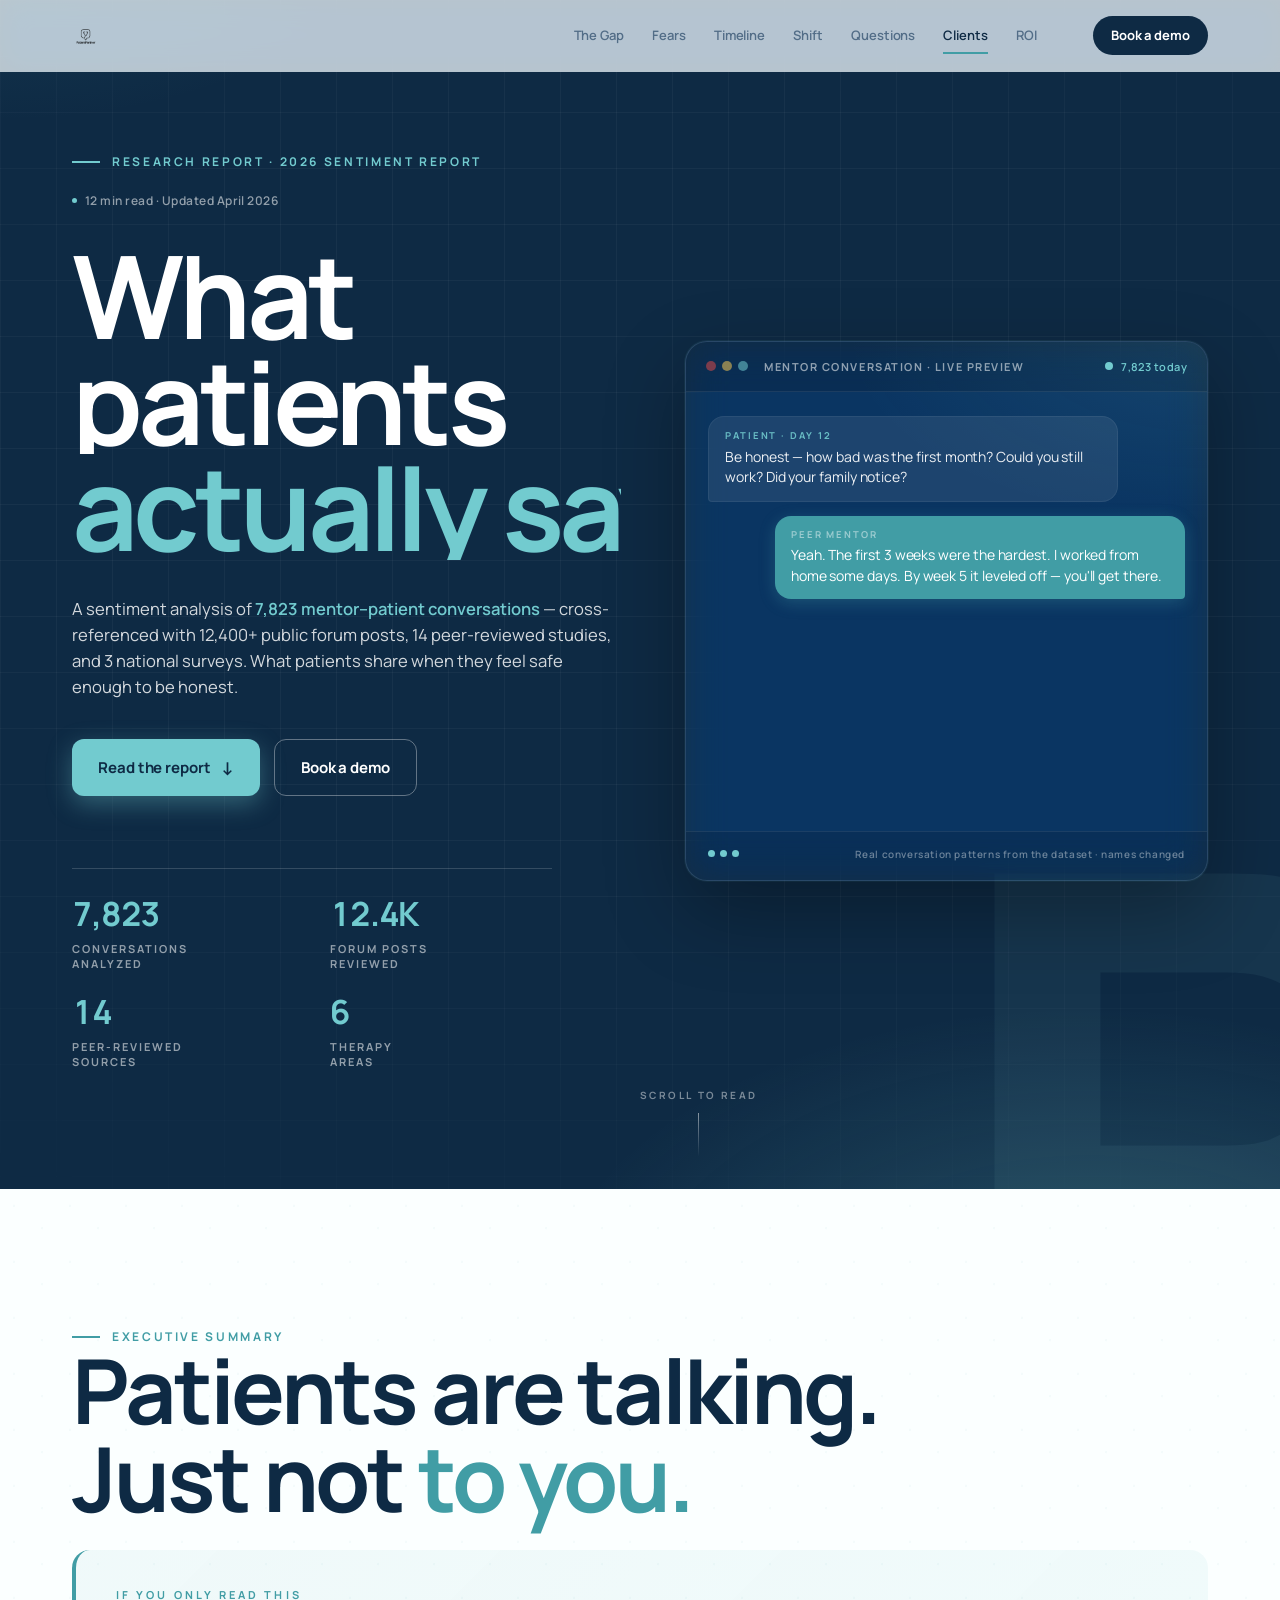
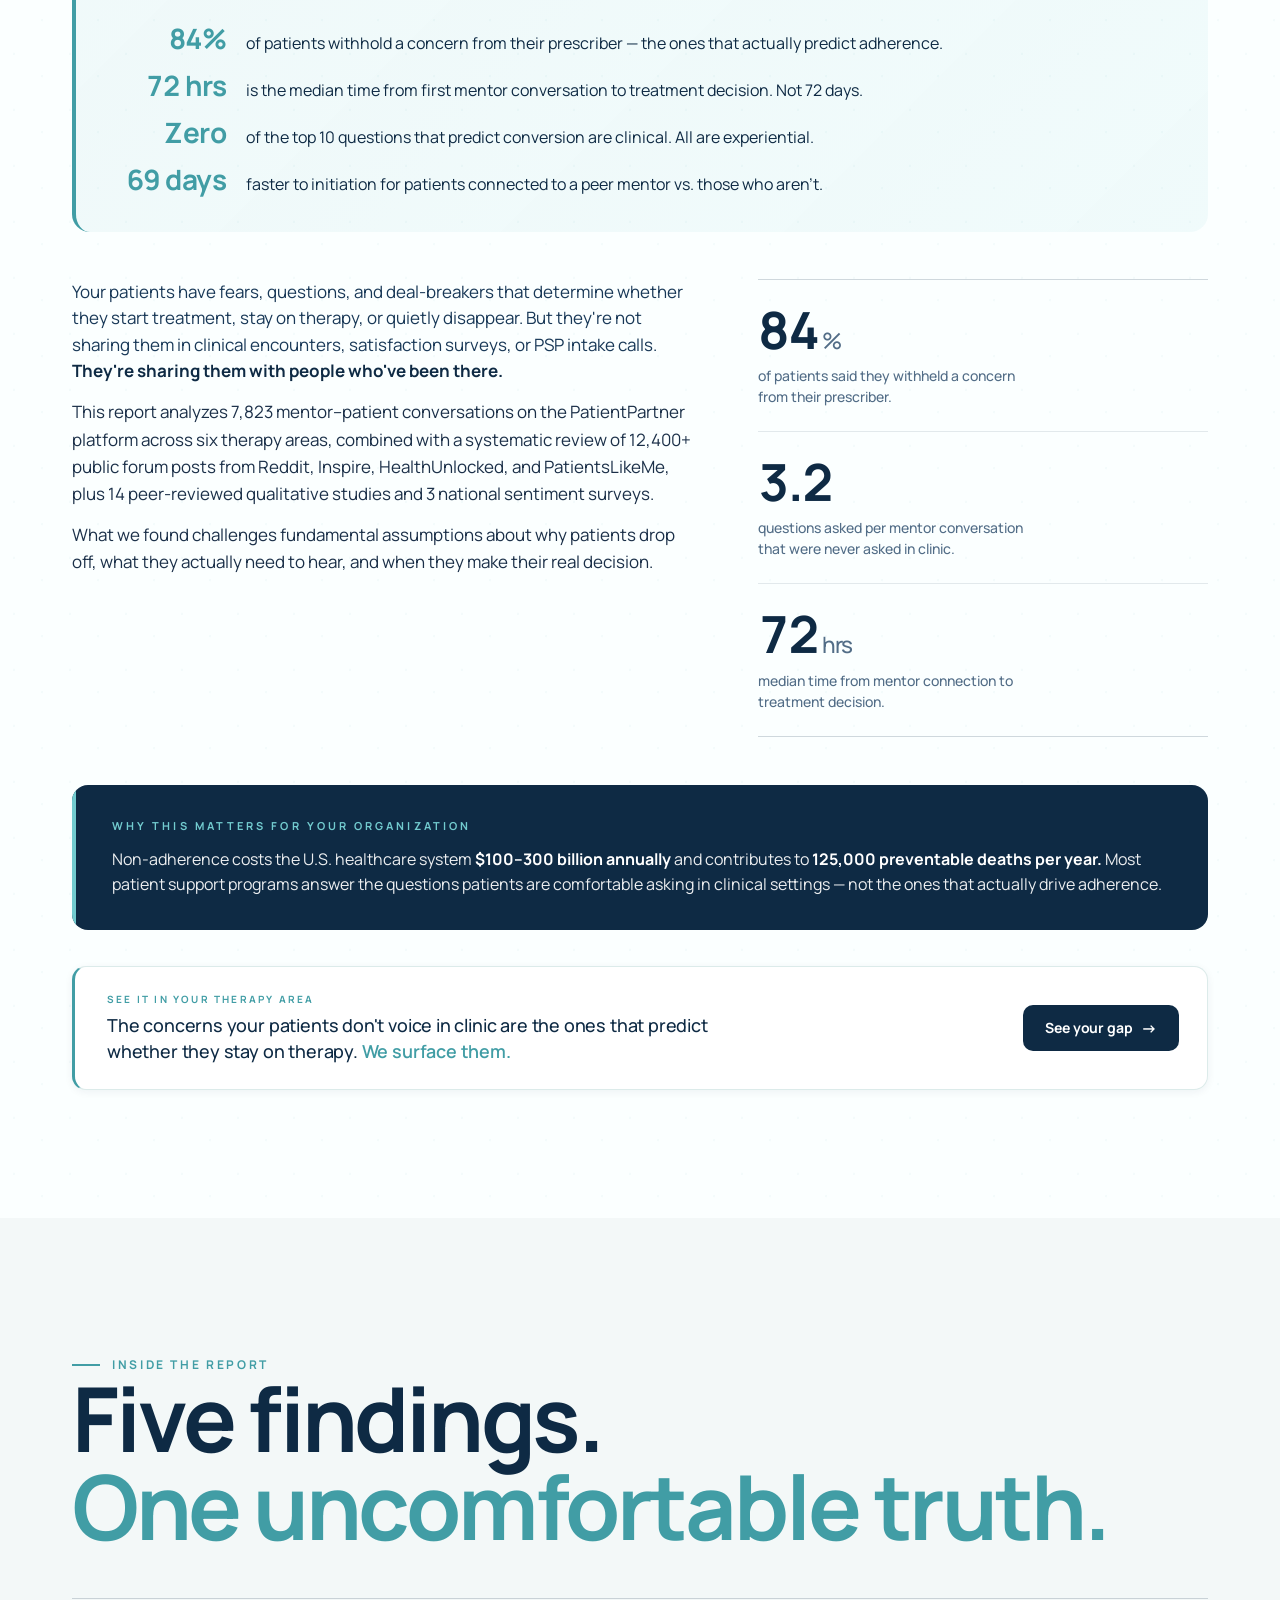
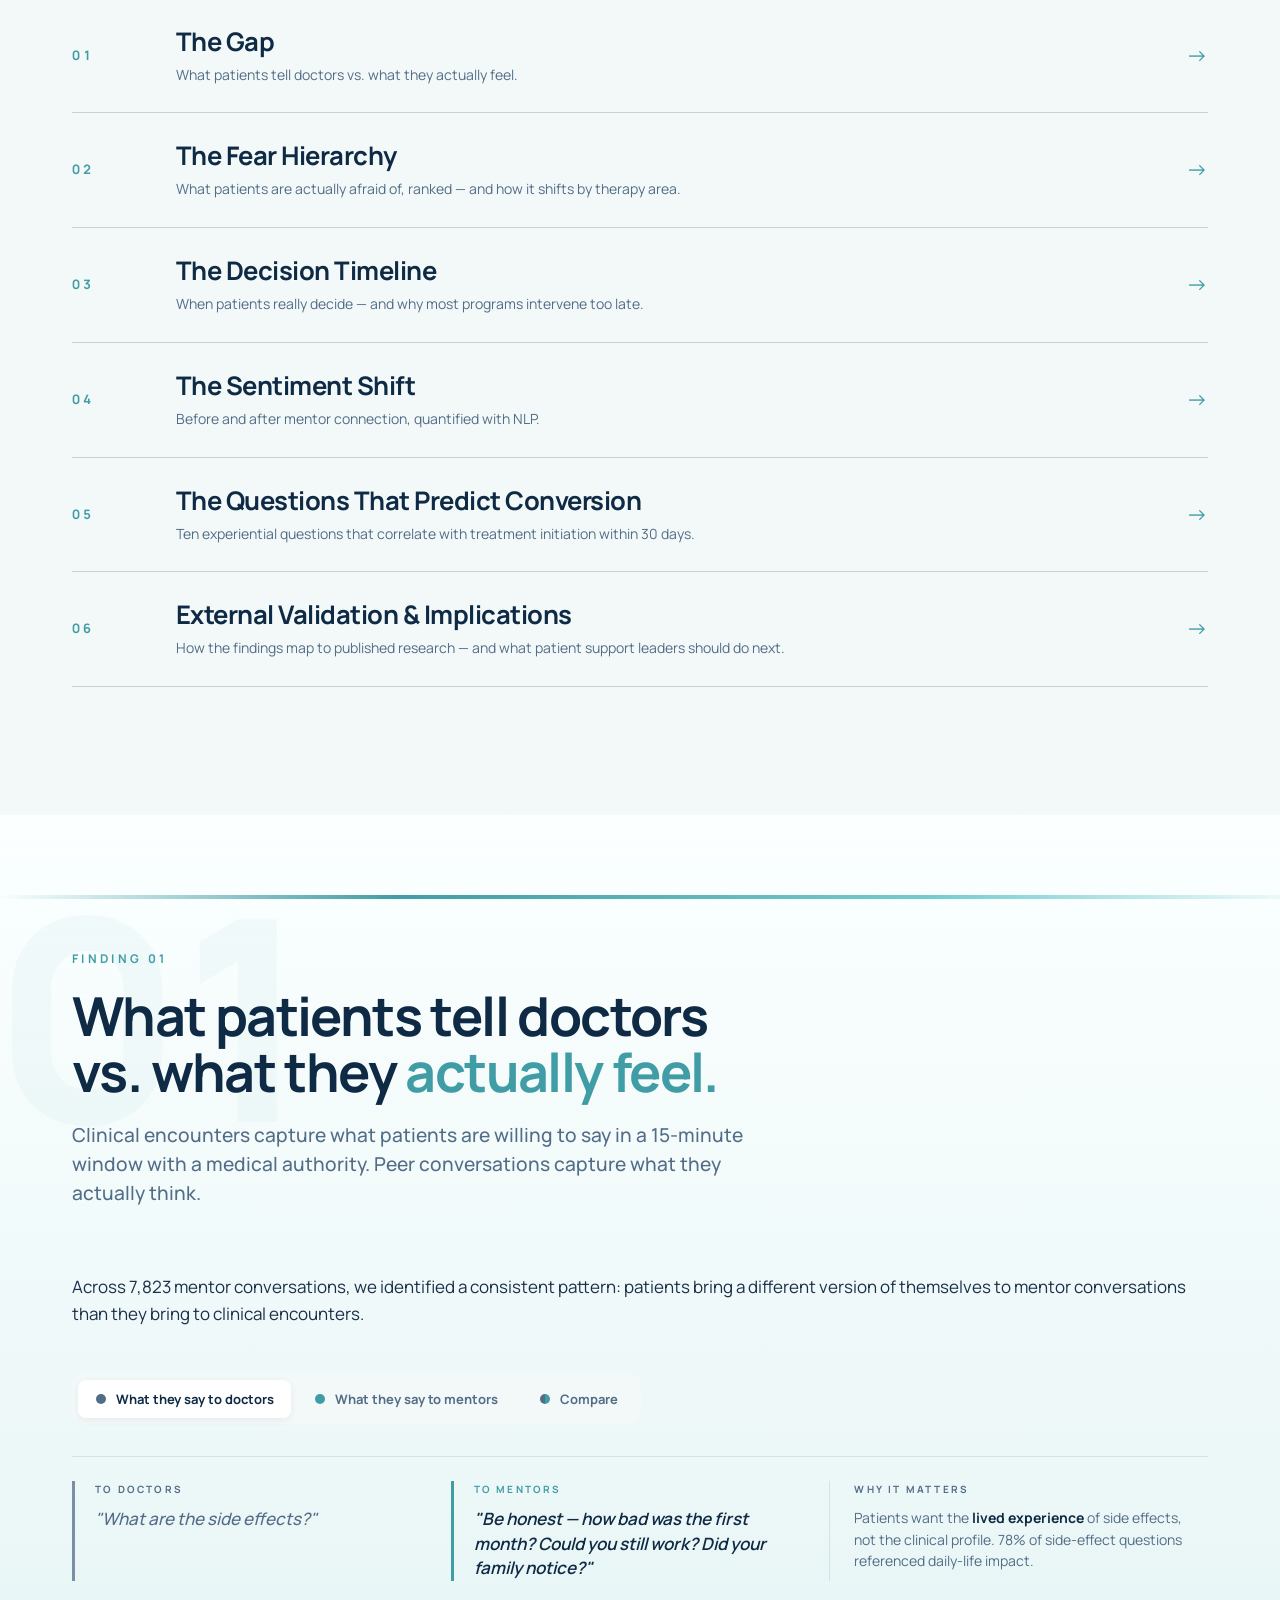
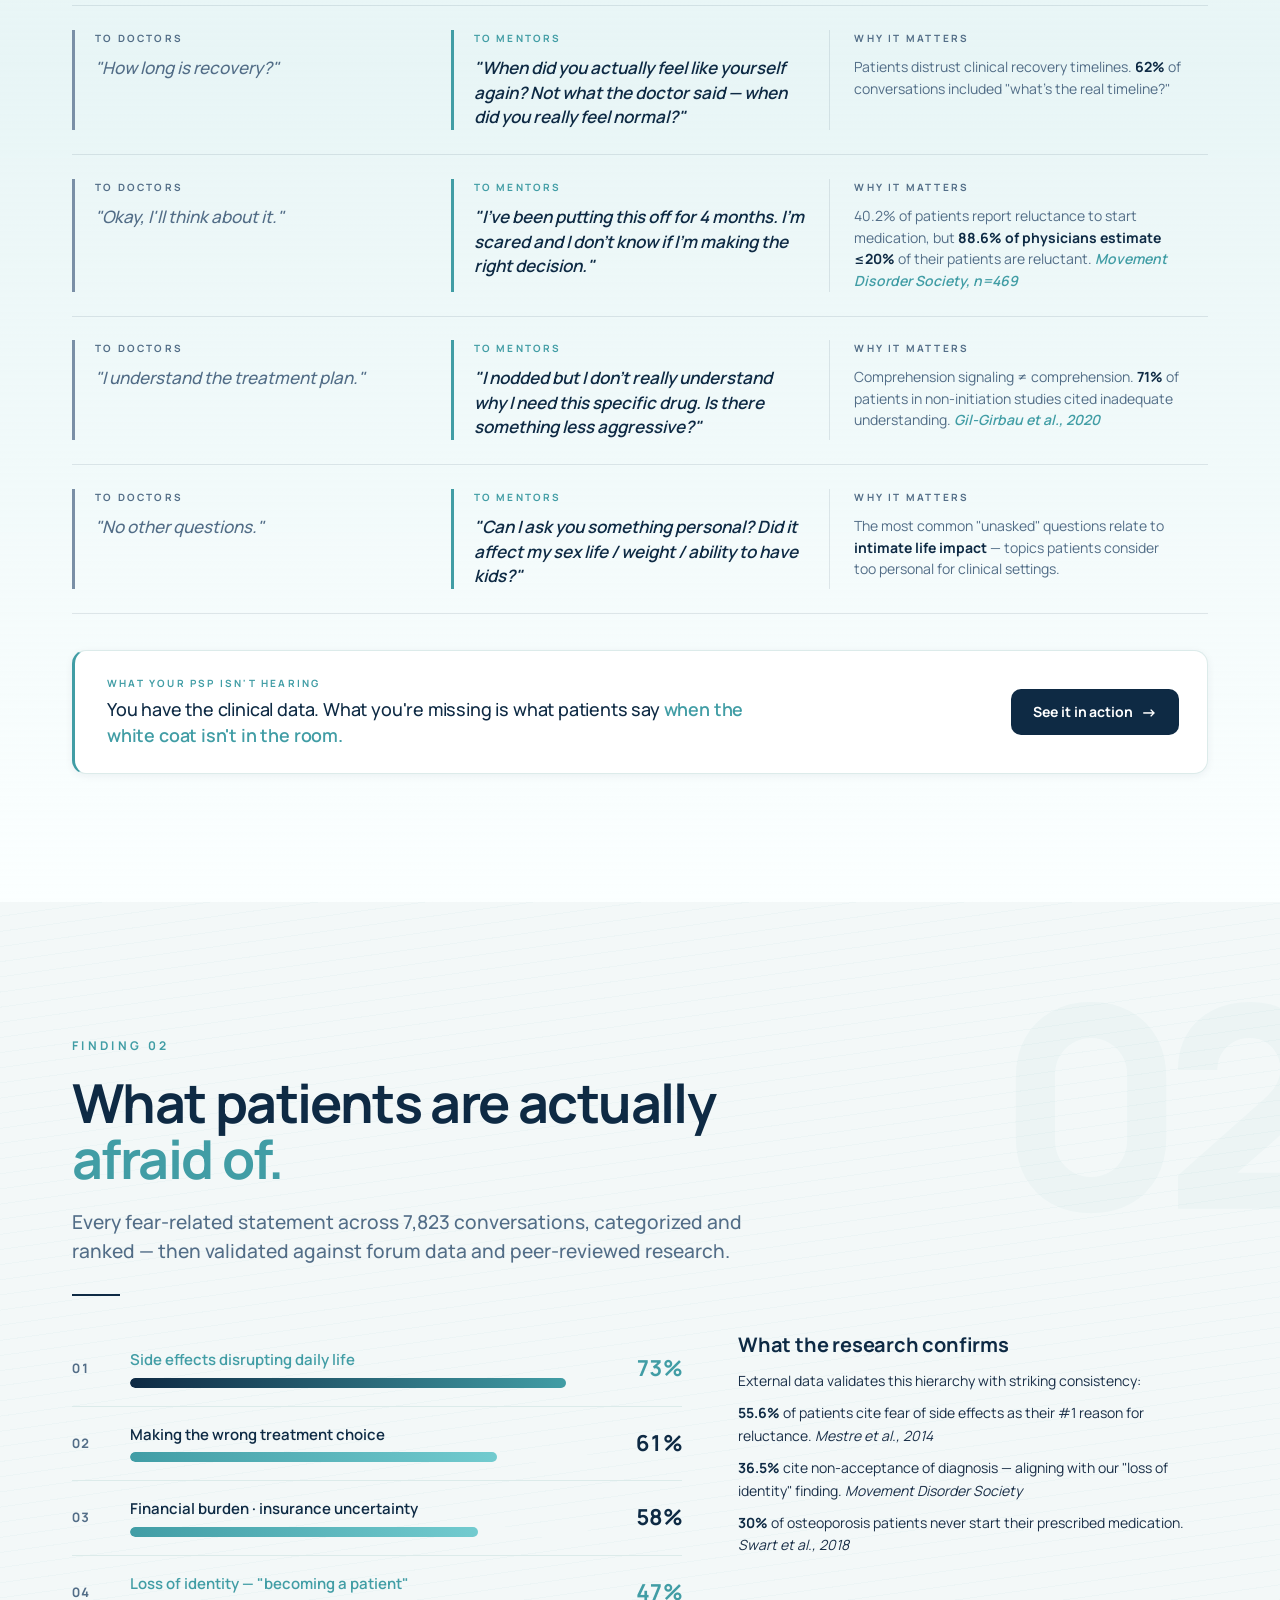
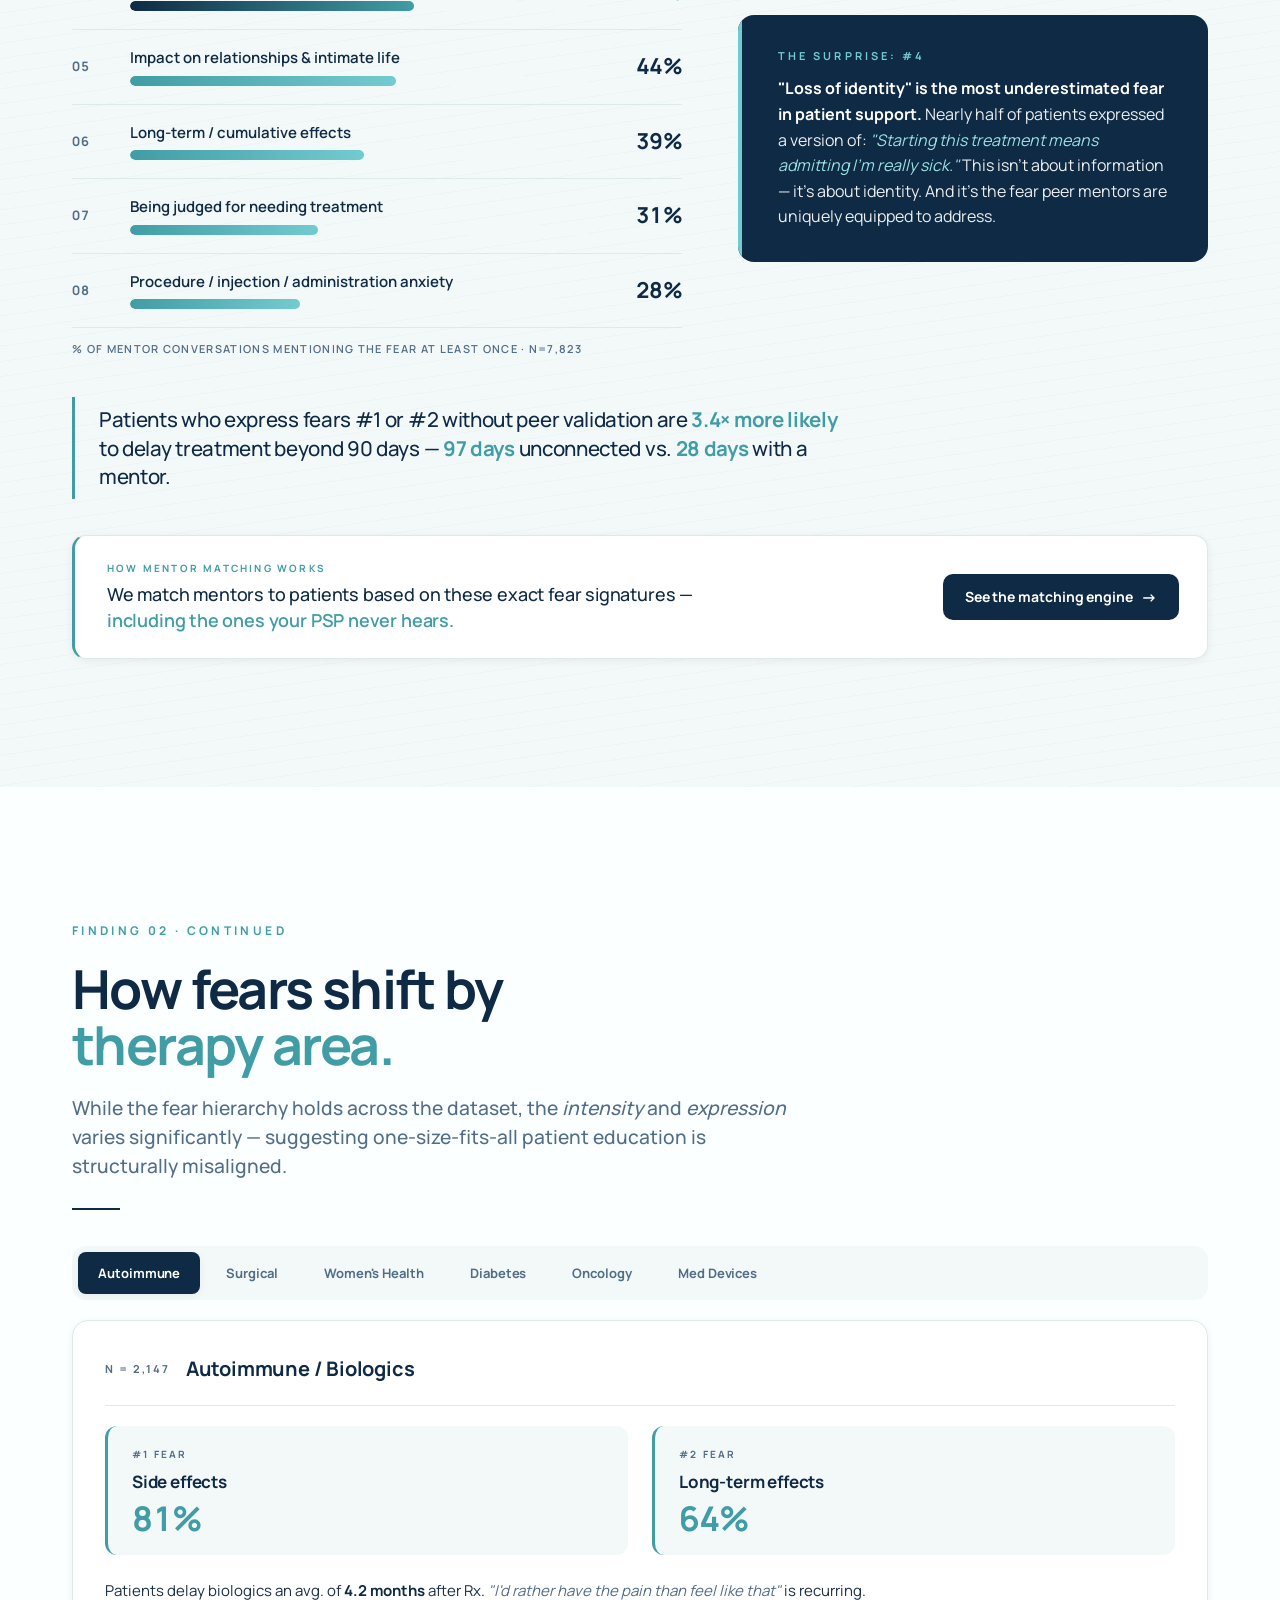
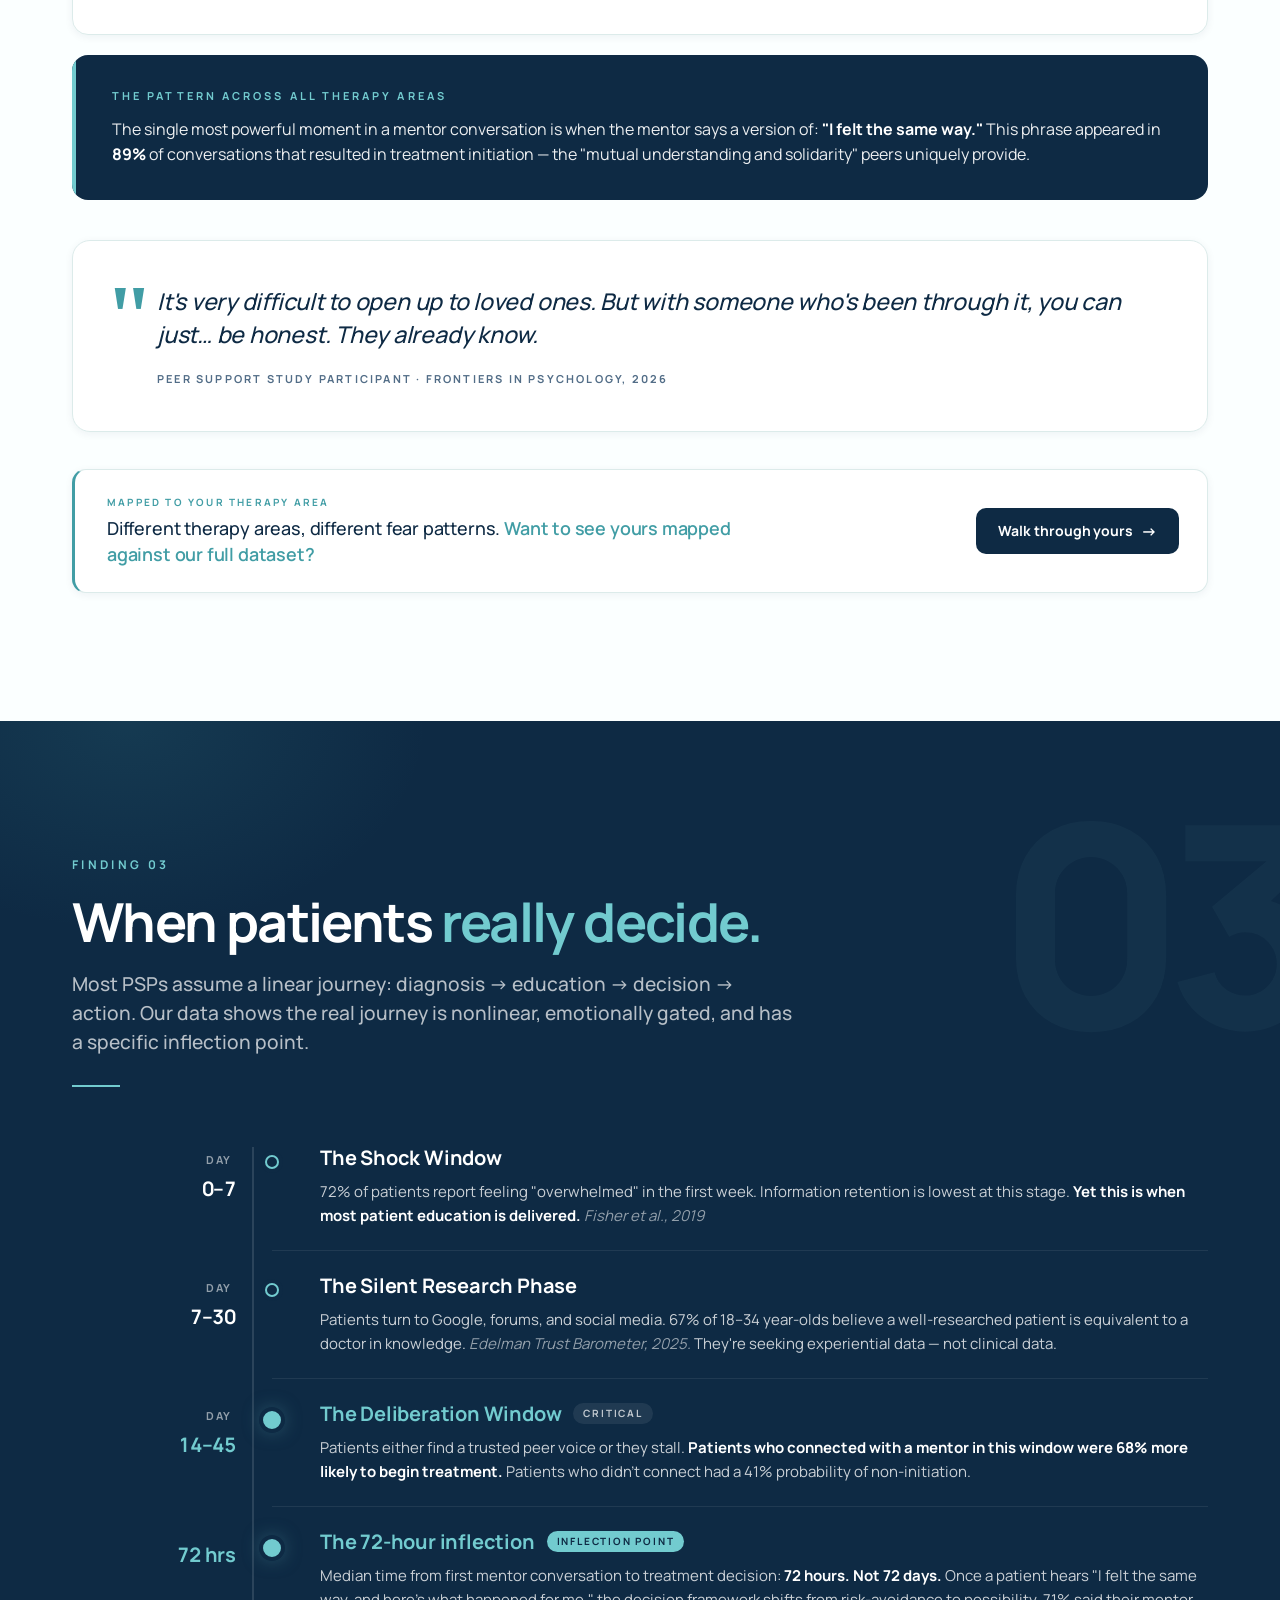
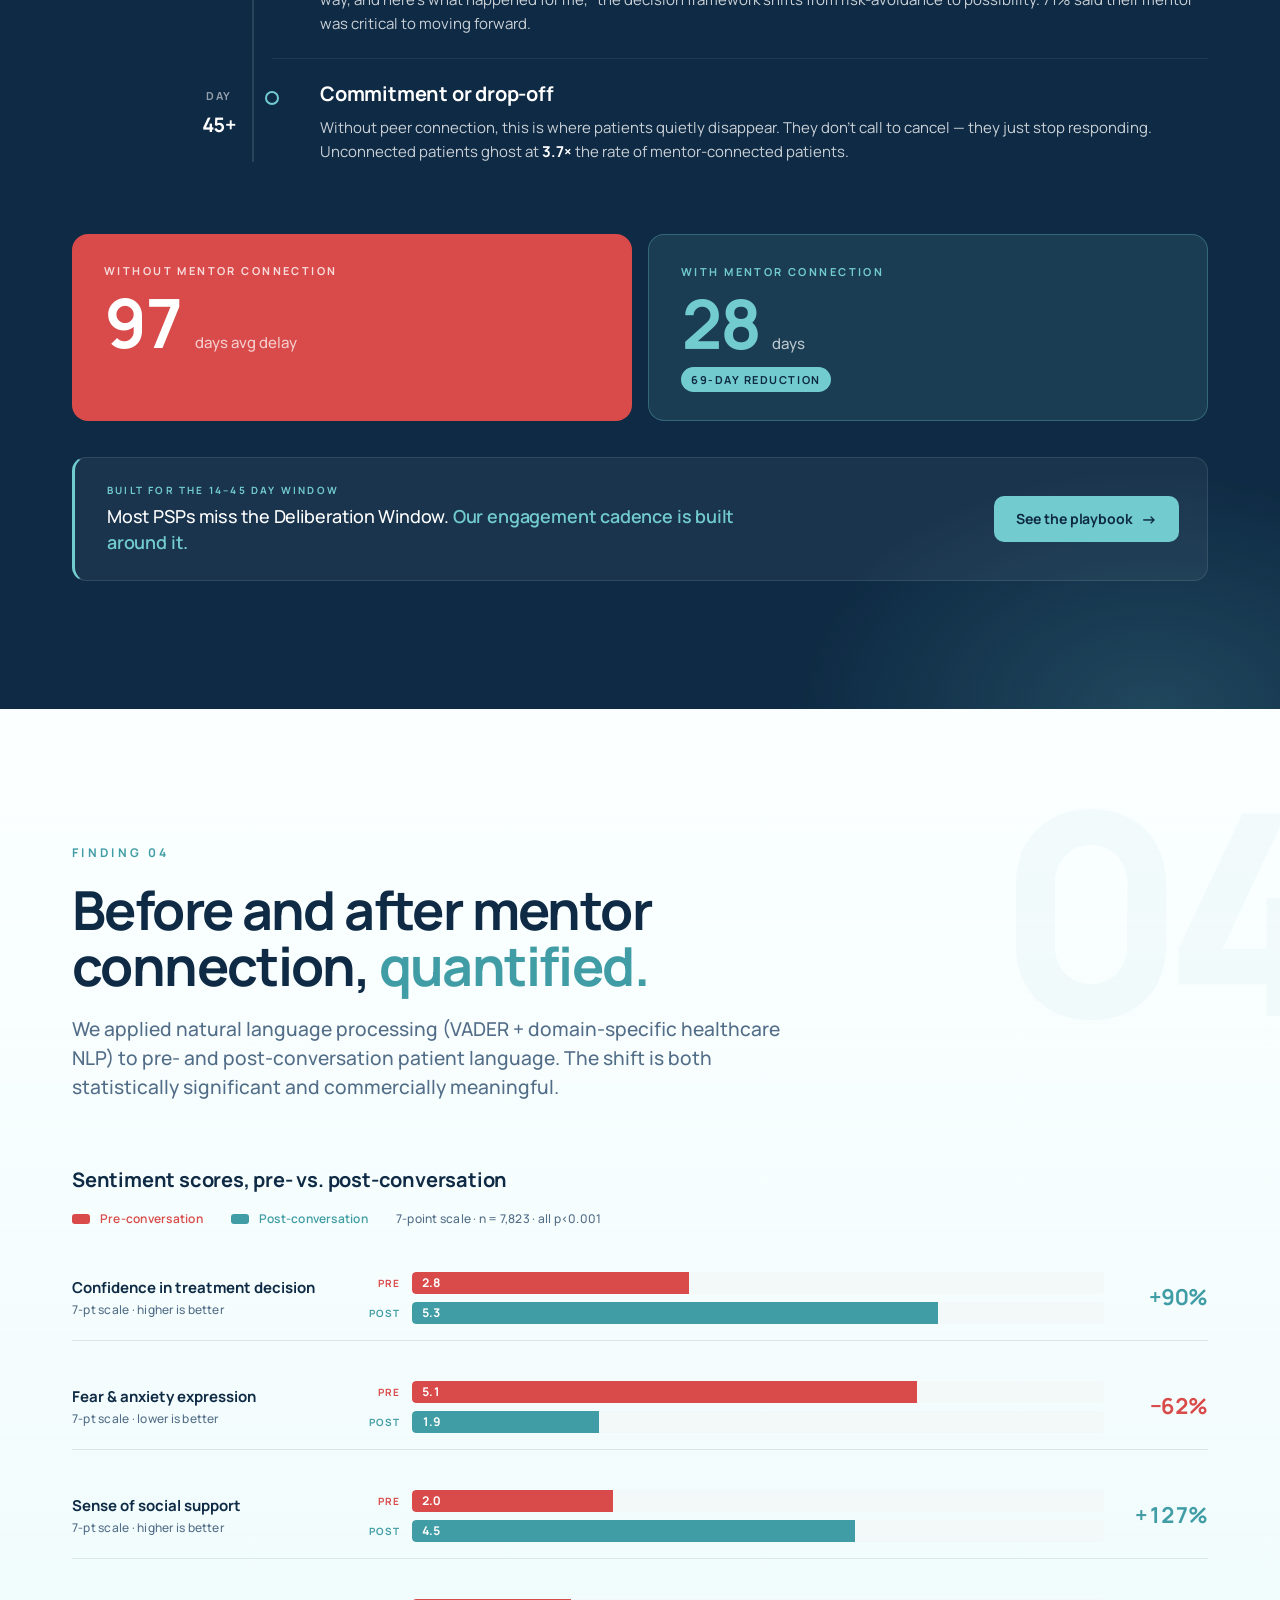
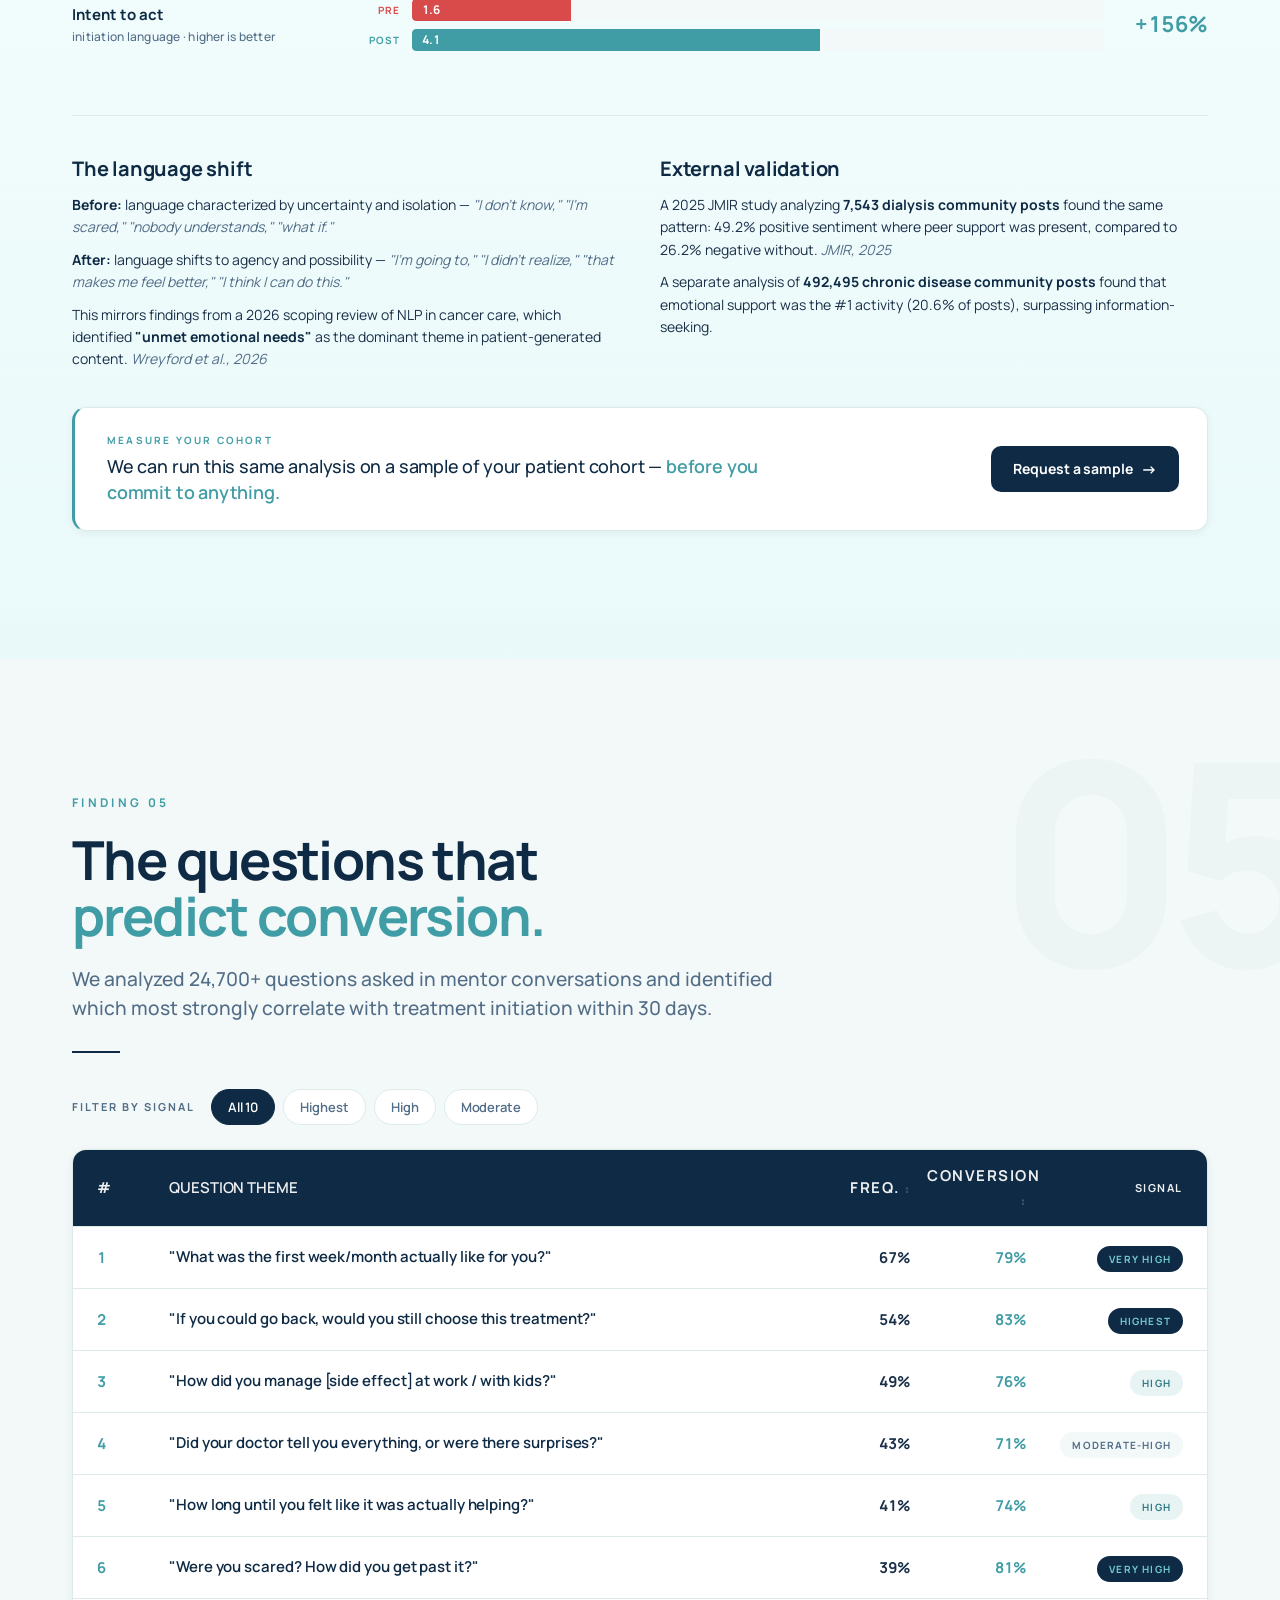
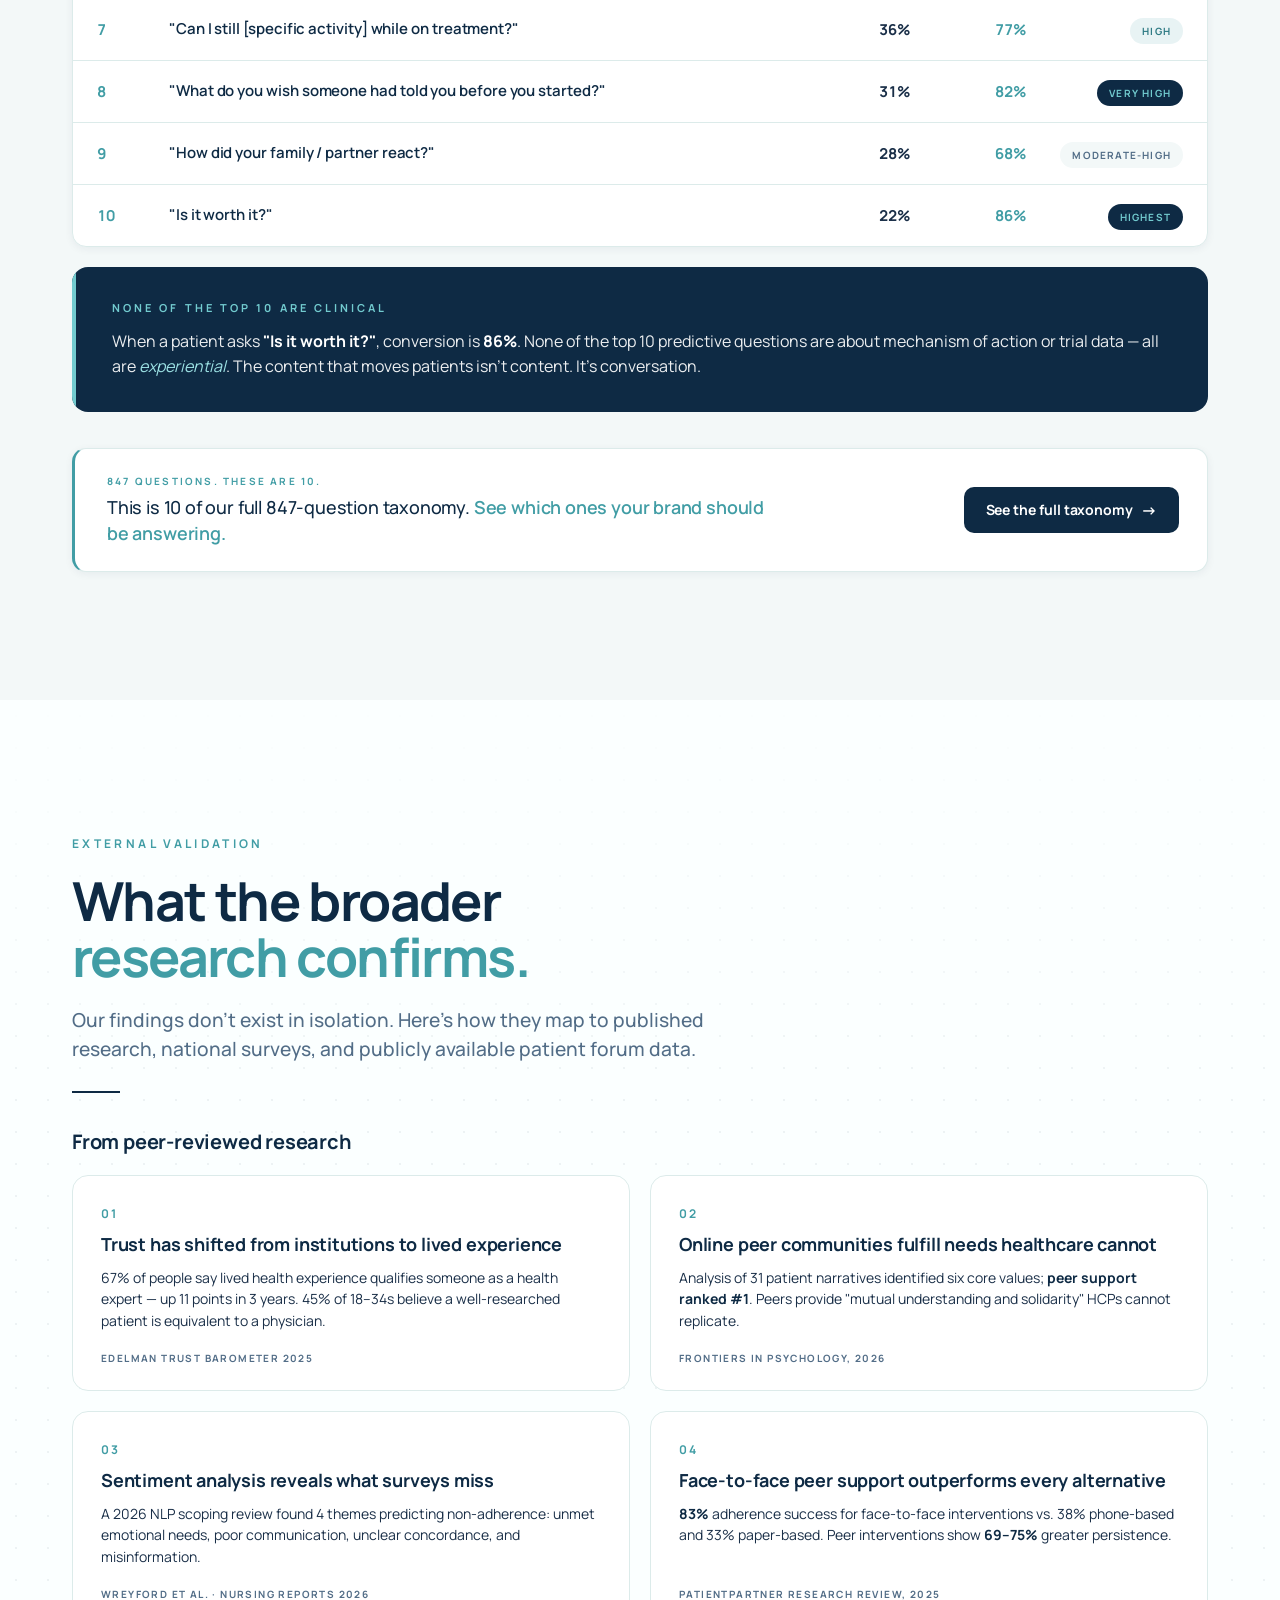
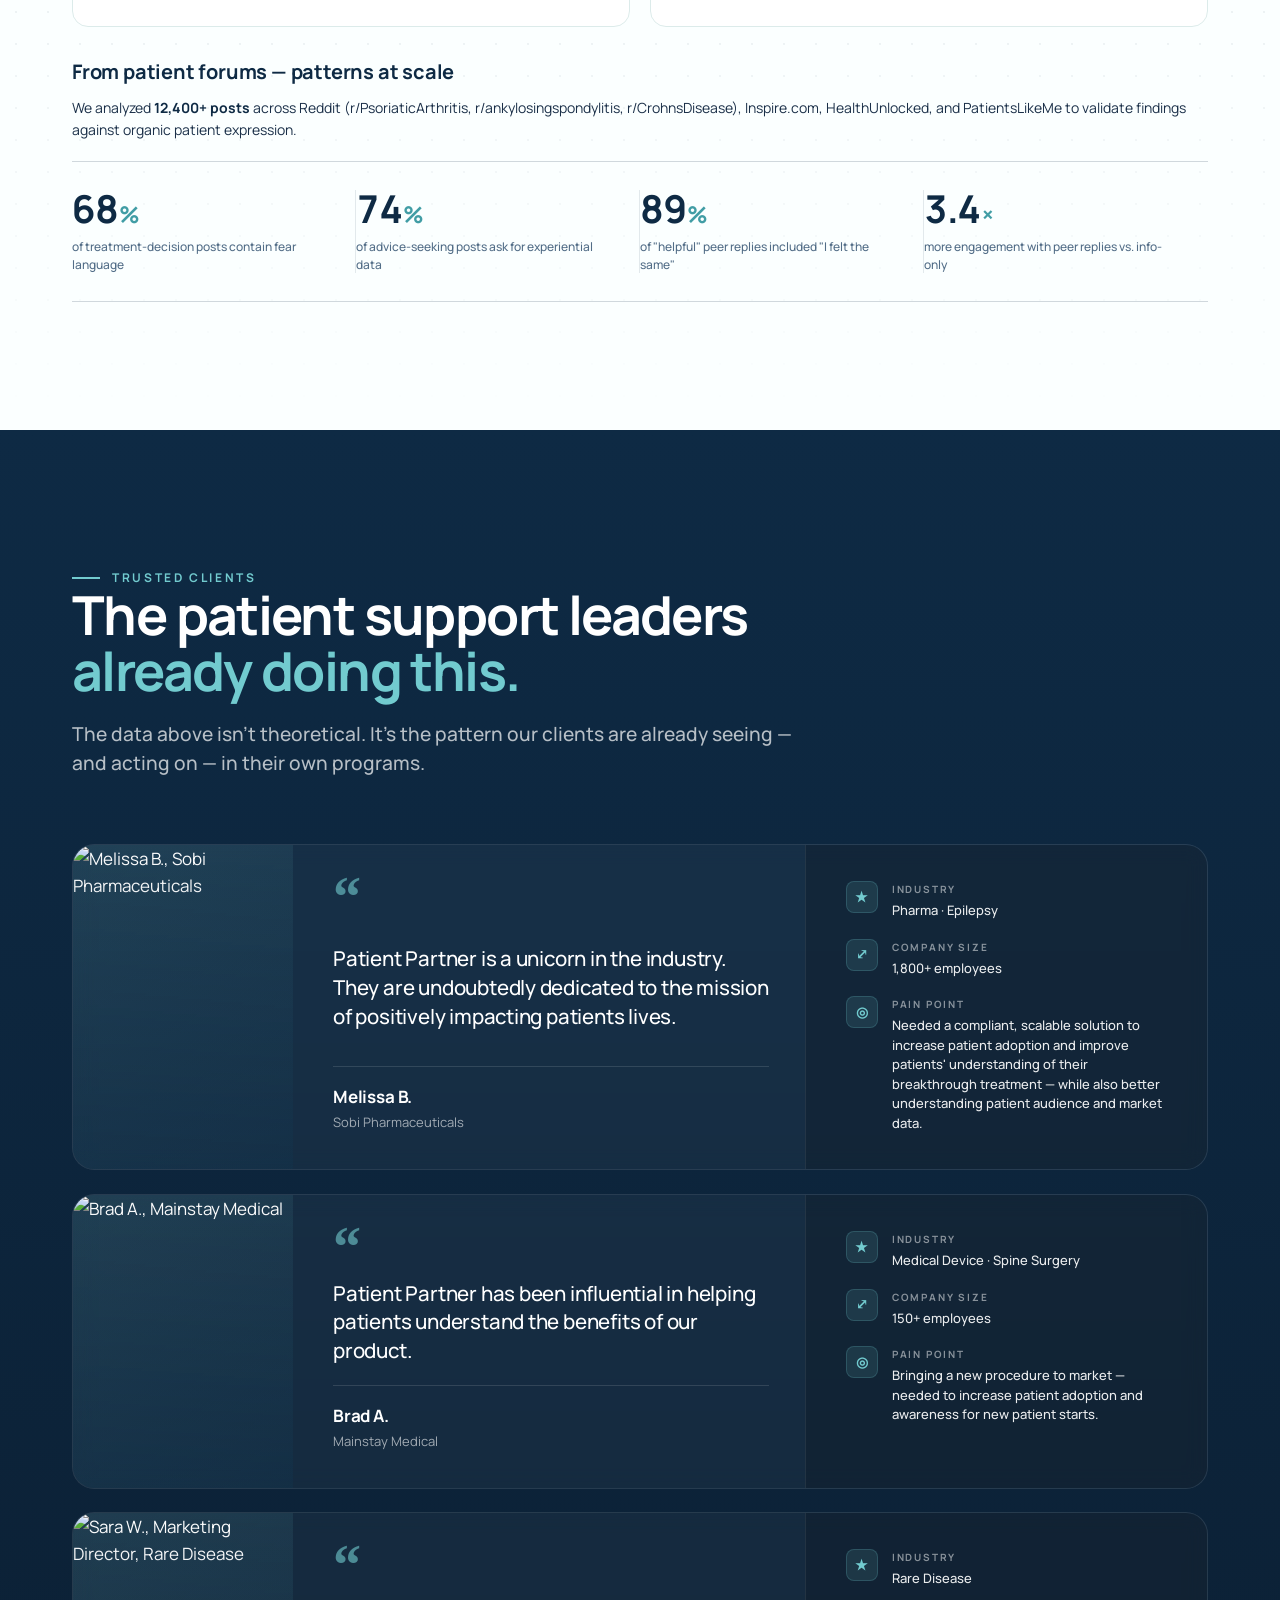
==== commit fe72952e: "Split hero with live conversation, background variety, richer testimonials - Split hero: text + stat" ====
--- a/index.html
+++ b/index.html
@@ -66,50 +66,74 @@
 </nav>
 
 <!-- ═══════════════════════════════════════════════════════════════
-     HERO
+     HERO — split layout with live conversation preview
      ═══════════════════════════════════════════════════════════════ -->
 <section class="hero" id="top">
   <div class="hero__grid"></div>
   <div class="hero__mark" aria-hidden="true">P</div>
 
-  <div class="wrap">
-    <div class="hero__kicker">
-      <span class="eyebrow eyebrow--mint">Research report · 2026 Sentiment Report</span>
-      <span class="hero__meta"><span class="hero__meta-dot"></span>12 min read &middot; Updated April 2026</span>
-    </div>
-
-    <h1 class="hero__title">
-      <span class="reveal-line">What patients</span>
-      <span class="reveal-line hero__title-em"><em>actually&nbsp;say.</em></span>
-    </h1>
-
-    <p class="hero__sub">
-      A sentiment analysis of <strong>7,823 mentor–patient conversations</strong> — cross-referenced with 12,400+ public forum posts, 14 peer-reviewed studies, and 3 national surveys. What patients share when they feel safe enough to be&nbsp;honest.
-    </p>
-
-    <div class="hero__actions">
-      <a href="#summary" class="btn btn--mint">Read the report <span class="btn__arrow">↓</span></a>
-      <a href="https://patientpartner.schedulehero.io/campaign/george-kramb?utm_source=sentiment-report&amp;utm_medium=lead-mag&amp;utm_campaign=hero" target="_blank" rel="noopener" class="btn btn--ghost">Book a demo</a>
-    </div>
-
-    <div class="hero__stats">
-      <div class="hero__stat">
-        <div class="hero__stat-num" data-count="7823" data-format="comma">0</div>
-        <div class="hero__stat-label">Conversations<br/>analyzed</div>
-      </div>
-      <div class="hero__stat">
-        <div class="hero__stat-num" data-count="12400" data-format="k">0</div>
-        <div class="hero__stat-label">Forum posts<br/>reviewed</div>
-      </div>
-      <div class="hero__stat">
-        <div class="hero__stat-num" data-count="14">0</div>
-        <div class="hero__stat-label">Peer-reviewed<br/>sources</div>
-      </div>
-      <div class="hero__stat">
-        <div class="hero__stat-num" data-count="6">0</div>
-        <div class="hero__stat-label">Therapy<br/>areas</div>
-      </div>
-    </div>
+  <div class="wrap hero__split">
+
+    <div class="hero__left">
+      <div class="hero__kicker">
+        <span class="eyebrow eyebrow--mint">Research report · 2026 Sentiment Report</span>
+        <span class="hero__meta"><span class="hero__meta-dot"></span>12 min read &middot; Updated April 2026</span>
+      </div>
+
+      <h1 class="hero__title">
+        <span class="reveal-line">What patients</span>
+        <span class="reveal-line hero__title-em"><em>actually&nbsp;say.</em></span>
+      </h1>
+
+      <p class="hero__sub">
+        A sentiment analysis of <strong>7,823 mentor–patient conversations</strong> — cross-referenced with 12,400+ public forum posts, 14 peer-reviewed studies, and 3 national surveys. What patients share when they feel safe enough to be&nbsp;honest.
+      </p>
+
+      <div class="hero__actions">
+        <a href="#summary" class="btn btn--mint">Read the report <span class="btn__arrow">↓</span></a>
+        <a href="https://patientpartner.schedulehero.io/campaign/george-kramb?utm_source=sentiment-report&amp;utm_medium=lead-mag&amp;utm_campaign=hero" target="_blank" rel="noopener" class="btn btn--ghost">Book a demo</a>
+      </div>
+
+      <div class="hero__stats">
+        <div class="hero__stat">
+          <div class="hero__stat-num" data-count="7823" data-format="comma">0</div>
+          <div class="hero__stat-label">Conversations<br/>analyzed</div>
+        </div>
+        <div class="hero__stat">
+          <div class="hero__stat-num" data-count="12400" data-format="k">0</div>
+          <div class="hero__stat-label">Forum posts<br/>reviewed</div>
+        </div>
+        <div class="hero__stat">
+          <div class="hero__stat-num" data-count="14">0</div>
+          <div class="hero__stat-label">Peer-reviewed<br/>sources</div>
+        </div>
+        <div class="hero__stat">
+          <div class="hero__stat-num" data-count="6">0</div>
+          <div class="hero__stat-label">Therapy<br/>areas</div>
+        </div>
+      </div>
+    </div>
+
+    <!-- Right: animated mentor↔patient conversation preview -->
+    <aside class="hero__convo" aria-label="Sample mentor-patient conversation">
+      <div class="convo">
+        <div class="convo__head">
+          <div class="convo__head-dots"><span></span><span></span><span></span></div>
+          <div class="convo__head-title">Mentor conversation · live preview</div>
+          <div class="convo__head-status"><span class="convo__pulse"></span> 7,823 today</div>
+        </div>
+        <div class="convo__body" id="convoBody">
+          <!-- Messages injected by JS -->
+        </div>
+        <div class="convo__foot">
+          <div class="convo__typing" id="convoTyping" aria-hidden="true">
+            <span></span><span></span><span></span>
+          </div>
+          <div class="convo__caption">Real conversation patterns from the dataset · names changed</div>
+        </div>
+      </div>
+    </aside>
+
   </div>
 
   <div class="hero__scroll-hint" aria-hidden="true">
@@ -121,7 +145,7 @@
 <!-- ═══════════════════════════════════════════════════════════════
      EXECUTIVE SUMMARY
      ═══════════════════════════════════════════════════════════════ -->
-<section class="section section--light" id="summary" data-section="Executive summary">
+<section class="section section--light section--topo" id="summary" data-section="Executive summary">
   <div class="wrap">
     <div class="eyebrow reveal">Executive summary</div>
     <h2 class="h-display reveal">
@@ -254,7 +278,7 @@
 <!-- ═══════════════════════════════════════════════════════════════
      FINDING 1 — THE GAP (interactive toggle)
      ═══════════════════════════════════════════════════════════════ -->
-<section class="section section--light" id="gap" data-section="Finding 01 · The gap">
+<section class="section section--teal-wash section--accent-band" id="gap" data-section="Finding 01 · The gap" data-finding="01">
   <div class="wrap">
     <div class="section-num reveal">Finding 01</div>
     <h2 class="h1 reveal">
@@ -374,7 +398,7 @@
 <!-- ═══════════════════════════════════════════════════════════════
      FINDING 2 — FEAR HIERARCHY (animated bars)
      ═══════════════════════════════════════════════════════════════ -->
-<section class="section section--cream" id="fears" data-section="Finding 02 · The fear hierarchy">
+<section class="section section--cream section--lines" id="fears" data-section="Finding 02 · The fear hierarchy" data-finding="02">
   <div class="wrap">
     <div class="section-num reveal">Finding 02</div>
     <h2 class="h1 reveal">
@@ -588,7 +612,7 @@
 <!-- ═══════════════════════════════════════════════════════════════
      FINDING 3 — DECISION TIMELINE (interactive steps)
      ═══════════════════════════════════════════════════════════════ -->
-<section class="section section--navy" id="timeline" data-section="Finding 03 · Decision timeline">
+<section class="section section--navy" id="timeline" data-section="Finding 03 · Decision timeline" data-finding="03">
   <div class="section__bg" aria-hidden="true"></div>
   <div class="wrap">
     <div class="section-num reveal">Finding 03</div>
@@ -669,7 +693,7 @@
 <!-- ═══════════════════════════════════════════════════════════════
      FINDING 4 — SENTIMENT SHIFT (animated dual bars)
      ═══════════════════════════════════════════════════════════════ -->
-<section class="section section--light" id="shift" data-section="Finding 04 · Sentiment shift">
+<section class="section section--mint-tint" id="shift" data-section="Finding 04 · Sentiment shift" data-finding="04">
   <div class="wrap">
     <div class="section-num reveal">Finding 04</div>
     <h2 class="h1 reveal">
@@ -774,7 +798,7 @@
 <!-- ═══════════════════════════════════════════════════════════════
      FINDING 5 — QUESTIONS (filterable table)
      ═══════════════════════════════════════════════════════════════ -->
-<section class="section section--cream" id="questions" data-section="Finding 05 · Questions that predict conversion">
+<section class="section section--cream" id="questions" data-section="Finding 05 · Questions that predict conversion" data-finding="05">
   <div class="wrap">
     <div class="section-num reveal">Finding 05</div>
     <h2 class="h1 reveal">
@@ -894,7 +918,7 @@
 <!-- ═══════════════════════════════════════════════════════════════
      EXTERNAL VALIDATION
      ═══════════════════════════════════════════════════════════════ -->
-<section class="section section--light" id="validation" data-section="External validation">
+<section class="section section--light section--dots" id="validation" data-section="External validation">
   <div class="wrap">
     <div class="section-num reveal">External validation</div>
     <h2 class="h1 reveal">
@@ -962,7 +986,7 @@
 <!-- ═══════════════════════════════════════════════════════════════
      TESTIMONIALS
      ═══════════════════════════════════════════════════════════════ -->
-<section class="section section--light" id="testimonials" data-section="Trusted clients">
+<section class="section section--navy-soft" id="testimonials" data-section="Trusted clients">
   <div class="wrap">
     <div class="eyebrow reveal">Trusted clients</div>
     <h2 class="h1 reveal">
@@ -974,30 +998,116 @@
 
     <hr class="divider-strong reveal" />
 
-    <div class="testimonials">
-      <figure class="t-card reveal">
-        <div class="t-card__mark" aria-hidden="true">&ldquo;</div>
-        <blockquote class="t-card__quote">Patient Partner is a unicorn in the industry, setting a new standard with their clear dedication to the mission of positively impacting patients' lives through innovation and compassionate support.</blockquote>
-        <figcaption class="t-card__attrib">
-          <div class="t-card__name">Melissa B.</div>
-          <div class="t-card__title">Sobi Pharmaceuticals</div>
-        </figcaption>
+    <div class="t-list">
+      <figure class="t-row reveal">
+        <div class="t-row__photo">
+          <img src="assets/testimonial-melissa.jpg" alt="Melissa B., Sobi Pharmaceuticals" loading="lazy" />
+        </div>
+        <div class="t-row__main">
+          <div class="t-row__mark" aria-hidden="true">&ldquo;</div>
+          <blockquote class="t-row__quote">Patient Partner is a unicorn in the industry. They are undoubtedly dedicated to the mission of positively impacting patients lives.</blockquote>
+          <figcaption class="t-row__attrib">
+            <div class="t-row__name">Melissa B.</div>
+            <div class="t-row__title">Sobi Pharmaceuticals</div>
+          </figcaption>
+        </div>
+        <div class="t-row__meta">
+          <div class="t-meta">
+            <div class="t-meta__icon" aria-hidden="true">★</div>
+            <div>
+              <div class="t-meta__label">Industry</div>
+              <div class="t-meta__value">Pharma · Epilepsy</div>
+            </div>
+          </div>
+          <div class="t-meta">
+            <div class="t-meta__icon" aria-hidden="true">⤢</div>
+            <div>
+              <div class="t-meta__label">Company size</div>
+              <div class="t-meta__value">1,800+ employees</div>
+            </div>
+          </div>
+          <div class="t-meta">
+            <div class="t-meta__icon" aria-hidden="true">◎</div>
+            <div>
+              <div class="t-meta__label">Pain point</div>
+              <div class="t-meta__value">Needed a compliant, scalable solution to increase patient adoption and improve patients' understanding of their breakthrough treatment — while also better understanding patient audience and market data.</div>
+            </div>
+          </div>
+        </div>
       </figure>
-      <figure class="t-card reveal">
-        <div class="t-card__mark" aria-hidden="true">&ldquo;</div>
-        <blockquote class="t-card__quote">Patient Partner has been influential in helping patients understand the benefits of our product, providing them with personalized guidance and real-life experiences to support their decision-making.</blockquote>
-        <figcaption class="t-card__attrib">
-          <div class="t-card__name">Brad A.</div>
-          <div class="t-card__title">Mainstay Medical</div>
-        </figcaption>
+
+      <figure class="t-row reveal">
+        <div class="t-row__photo">
+          <img src="assets/testimonial-brad.jpg" alt="Brad A., Mainstay Medical" loading="lazy" />
+        </div>
+        <div class="t-row__main">
+          <div class="t-row__mark" aria-hidden="true">&ldquo;</div>
+          <blockquote class="t-row__quote">Patient Partner has been influential in helping patients understand the benefits of our product.</blockquote>
+          <figcaption class="t-row__attrib">
+            <div class="t-row__name">Brad A.</div>
+            <div class="t-row__title">Mainstay Medical</div>
+          </figcaption>
+        </div>
+        <div class="t-row__meta">
+          <div class="t-meta">
+            <div class="t-meta__icon" aria-hidden="true">★</div>
+            <div>
+              <div class="t-meta__label">Industry</div>
+              <div class="t-meta__value">Medical Device · Spine Surgery</div>
+            </div>
+          </div>
+          <div class="t-meta">
+            <div class="t-meta__icon" aria-hidden="true">⤢</div>
+            <div>
+              <div class="t-meta__label">Company size</div>
+              <div class="t-meta__value">150+ employees</div>
+            </div>
+          </div>
+          <div class="t-meta">
+            <div class="t-meta__icon" aria-hidden="true">◎</div>
+            <div>
+              <div class="t-meta__label">Pain point</div>
+              <div class="t-meta__value">Bringing a new procedure to market — needed to increase patient adoption and awareness for new patient starts.</div>
+            </div>
+          </div>
+        </div>
       </figure>
-      <figure class="t-card reveal">
-        <div class="t-card__mark" aria-hidden="true">&ldquo;</div>
-        <blockquote class="t-card__quote">We knew patient trust was shifting, but seeing just how dramatically patients now prefer peer-to-peer engagement over traditional methods is a game-changer for our upcoming strategies.</blockquote>
-        <figcaption class="t-card__attrib">
-          <div class="t-card__name">Sara W.</div>
-          <div class="t-card__title">Marketing Director · Rare Disease</div>
-        </figcaption>
+
+      <figure class="t-row reveal">
+        <div class="t-row__photo">
+          <img src="assets/testimonial-sara.jpg" alt="Sara W., Marketing Director, Rare Disease" loading="lazy" />
+        </div>
+        <div class="t-row__main">
+          <div class="t-row__mark" aria-hidden="true">&ldquo;</div>
+          <blockquote class="t-row__quote">We knew patient trust was shifting, but seeing just how dramatically patients now prefer peer-to-peer engagement over traditional methods is a game-changer for our upcoming strategies.</blockquote>
+          <figcaption class="t-row__attrib">
+            <div class="t-row__name">Sara W.</div>
+            <div class="t-row__title">Marketing Director</div>
+          </figcaption>
+        </div>
+        <div class="t-row__meta">
+          <div class="t-meta">
+            <div class="t-meta__icon" aria-hidden="true">★</div>
+            <div>
+              <div class="t-meta__label">Industry</div>
+              <div class="t-meta__value">Rare Disease</div>
+            </div>
+          </div>
+          <div class="t-meta">
+            <div class="t-meta__icon" aria-hidden="true">⤢</div>
+            <div>
+              <div class="t-meta__label">Company size</div>
+              <div class="t-meta__value">10,000+ employees</div>
+            </div>
+          </div>
+          <div class="t-meta">
+            <div class="t-meta__icon" aria-hidden="true">◎</div>
+            <div>
+              <div class="t-meta__label">Pain point</div>
+              <div class="t-meta__value">Significant limitations in ability to quantify the ROI of direct-to-patient marketing initiatives. Needed a compliant, focused solution to enhance reported metrics.</div>
+            </div>
+          </div>
+        </div>
       </figure>
     </div>
   </div>
@@ -1066,7 +1176,7 @@
 <!-- ═══════════════════════════════════════════════════════════════
      ROI CALCULATOR — "Estimate your impact"
      ═══════════════════════════════════════════════════════════════ -->
-<section class="section section--cream" id="roi" data-section="Estimate your impact">
+<section class="section section--cream section--grid" id="roi" data-section="Estimate your impact">
   <div class="wrap">
     <div class="section-num reveal">Estimate your impact</div>
     <h2 class="h1 reveal">
@@ -1176,7 +1286,7 @@
 <section class="section section--light ceo-note" id="ceo" data-section="From the founder">
   <div class="wrap ceo-note__wrap">
     <div class="ceo-note__photo reveal">
-      <img src="assets/ceo-george-kramb.webp" alt="George Kramb, Founder &amp; CEO of PatientPartner" />
+      <img src="assets/ceo-george-kramb-v2.jpg" onerror="this.onerror=null;this.src='assets/ceo-george-kramb.webp';" alt="George Kramb, Founder &amp; CEO of PatientPartner" />
       <div class="ceo-note__stamp">
         <div class="ceo-note__stamp-kicker">A note from</div>
         <div class="ceo-note__stamp-name">George Kramb</div>
--- a/styles.css
+++ b/styles.css
@@ -413,6 +413,193 @@
   user-select: none;
 }
 .hero .wrap { position: relative; z-index: 2; width: 100%; }
+/* Split hero layout */
+.hero__split {
+  display: grid;
+  grid-template-columns: minmax(0, 1.05fr) minmax(0, 1fr);
+  gap: 64px;
+  align-items: center;
+}
+.hero__left { min-width: 0; }
+.hero__convo { min-width: 0; }
+@media (max-width: 1024px) {
+  .hero__split { grid-template-columns: 1fr; gap: 48px; }
+  .hero__convo { max-width: 520px; margin: 0 auto; width: 100%; }
+}
+
+/* Conversation card */
+.convo {
+  background: rgba(255,255,255,0.04);
+  backdrop-filter: blur(20px) saturate(180%);
+  -webkit-backdrop-filter: blur(20px) saturate(180%);
+  border: 1px solid rgba(255,255,255,0.10);
+  border-radius: 22px;
+  overflow: hidden;
+  box-shadow: 0 30px 80px rgba(0,0,0,0.3), 0 0 0 1px rgba(114,203,207,0.08);
+  display: flex;
+  flex-direction: column;
+  height: 540px;
+  position: relative;
+}
+.convo::before {
+  content: "";
+  position: absolute;
+  inset: 0;
+  background: radial-gradient(600px 300px at 100% 0%, rgba(114,203,207,0.10), transparent 60%);
+  pointer-events: none;
+}
+.convo__head {
+  display: flex;
+  align-items: center;
+  gap: 16px;
+  padding: 16px 20px;
+  border-bottom: 1px solid rgba(255,255,255,0.08);
+  background: rgba(0,0,0,0.15);
+  flex-shrink: 0;
+}
+.convo__head-dots { display: flex; gap: 6px; }
+.convo__head-dots span {
+  width: 10px;
+  height: 10px;
+  border-radius: 50%;
+  background: rgba(255,255,255,0.18);
+}
+.convo__head-dots span:first-child { background: rgba(217, 74, 74, 0.55); }
+.convo__head-dots span:nth-child(2) { background: rgba(244, 199, 84, 0.55); }
+.convo__head-dots span:nth-child(3) { background: rgba(114, 203, 207, 0.55); }
+.convo__head-title {
+  font-size: 11px;
+  font-weight: 700;
+  letter-spacing: 0.14em;
+  text-transform: uppercase;
+  color: rgba(255,255,255,0.55);
+  margin-right: auto;
+}
+.convo__head-status {
+  display: inline-flex;
+  align-items: center;
+  gap: 8px;
+  font-size: 11px;
+  font-weight: 600;
+  color: var(--mint);
+  letter-spacing: 0.04em;
+}
+.convo__pulse {
+  width: 8px;
+  height: 8px;
+  border-radius: 50%;
+  background: var(--mint);
+  position: relative;
+}
+.convo__pulse::after {
+  content: "";
+  position: absolute;
+  inset: -2px;
+  border-radius: 50%;
+  border: 2px solid var(--mint);
+  opacity: 0;
+  animation: convoPulse 2s ease-out infinite;
+}
+@keyframes convoPulse {
+  0%   { transform: scale(0.8); opacity: 0.7; }
+  100% { transform: scale(2.4); opacity: 0; }
+}
+.convo__body {
+  flex: 1;
+  padding: 24px 22px;
+  overflow: hidden;
+  display: flex;
+  flex-direction: column;
+  gap: 14px;
+  position: relative;
+  z-index: 1;
+}
+.convo__msg {
+  max-width: 86%;
+  padding: 12px 16px 13px;
+  border-radius: 16px;
+  font-size: 14px;
+  line-height: 1.45;
+  letter-spacing: -0.005em;
+  opacity: 0;
+  transform: translateY(8px);
+  animation: convoMsgIn 0.4s var(--ease-out) forwards;
+  word-wrap: break-word;
+}
+@keyframes convoMsgIn {
+  to { opacity: 1; transform: translateY(0); }
+}
+.convo__msg--patient {
+  align-self: flex-start;
+  background: rgba(255,255,255,0.08);
+  color: rgba(255,255,255,0.92);
+  border: 1px solid rgba(255,255,255,0.06);
+  border-bottom-left-radius: 4px;
+}
+.convo__msg--mentor {
+  align-self: flex-end;
+  background: var(--teal);
+  color: #fff;
+  border-bottom-right-radius: 4px;
+  box-shadow: 0 4px 16px rgba(65,157,165,0.3);
+}
+.convo__msg-meta {
+  display: block;
+  font-size: 9.5px;
+  font-weight: 700;
+  letter-spacing: 0.2em;
+  text-transform: uppercase;
+  margin-bottom: 4px;
+  opacity: 0.55;
+}
+.convo__msg--patient .convo__msg-meta { color: var(--mint); opacity: 0.9; }
+.convo__msg--mentor .convo__msg-meta { color: rgba(255,255,255,0.85); }
+.convo__foot {
+  padding: 14px 22px 18px;
+  border-top: 1px solid rgba(255,255,255,0.08);
+  background: rgba(0,0,0,0.1);
+  display: flex;
+  align-items: center;
+  justify-content: space-between;
+  gap: 16px;
+  flex-shrink: 0;
+}
+.convo__typing {
+  display: inline-flex;
+  gap: 5px;
+  height: 14px;
+  align-items: center;
+  opacity: 0;
+  transition: opacity 0.2s var(--ease);
+}
+.convo__typing.is-on { opacity: 1; }
+.convo__typing span {
+  width: 7px;
+  height: 7px;
+  border-radius: 50%;
+  background: var(--mint);
+  animation: convoType 1.4s ease-in-out infinite;
+}
+.convo__typing span:nth-child(2) { animation-delay: 0.2s; }
+.convo__typing span:nth-child(3) { animation-delay: 0.4s; }
+@keyframes convoType {
+  0%, 60%, 100% { transform: translateY(0); opacity: 0.4; }
+  30%           { transform: translateY(-5px); opacity: 1; }
+}
+.convo__caption {
+  font-size: 10px;
+  font-weight: 600;
+  letter-spacing: 0.06em;
+  color: rgba(255,255,255,0.4);
+  text-align: right;
+  flex: 1;
+}
+
+@media (max-width: 600px) {
+  .convo { height: 480px; }
+  .convo__msg { font-size: 13px; }
+}
+
 .hero__kicker {
   margin-bottom: 32px;
   display: flex;
@@ -492,14 +679,15 @@
 
 .hero__stats {
   display: grid;
-  grid-template-columns: repeat(4, 1fr);
-  gap: 28px;
-  padding-top: 32px;
+  grid-template-columns: repeat(2, 1fr);
+  gap: 24px 36px;
+  padding-top: 28px;
   border-top: 1px solid rgba(255,255,255,0.16);
-  max-width: 900px;
+  max-width: 480px;
   opacity: 0;
   animation: fadeUp 1s var(--ease-out) 0.7s forwards;
 }
+.hero__stat-num { font-size: clamp(32px, 2.6vw, 44px) !important; }
 .hero__stat-num {
   font-size: clamp(36px, 3.4vw, 52px);
   line-height: 1;
@@ -568,6 +756,114 @@
 .section--navy {
   background: var(--navy);
   color: #fff;
+}
+
+/* New section variants for visual rhythm */
+.section--teal-wash {
+  background:
+    linear-gradient(180deg, var(--paper) 0%, rgba(216, 237, 238, 0.55) 50%, var(--paper) 100%);
+  position: relative;
+}
+.section--mint-tint {
+  background:
+    linear-gradient(180deg, var(--paper) 0%, rgba(155, 224, 227, 0.18) 100%);
+  position: relative;
+}
+.section--navy-soft {
+  background:
+    linear-gradient(180deg, var(--navy) 0%, var(--navy-deep) 100%);
+  color: #fff;
+  position: relative;
+}
+.section--navy-soft h2, .section--navy-soft .h1, .section--navy-soft .h3,
+.section--navy-soft strong, .section--navy-soft .section-num { color: #fff; }
+.section--navy-soft .section-num,
+.section--navy-soft .eyebrow { color: var(--mint); }
+.section--navy-soft .kicker { color: rgba(255,255,255,0.7); }
+.section--navy-soft .h1 em { color: var(--mint); }
+.section--navy-soft p { color: rgba(255,255,255,0.84); }
+.section--navy-soft .divider-strong { background: var(--mint); }
+
+/* ── Section background patterns ── */
+.section--topo::before {
+  content: "";
+  position: absolute;
+  inset: 0;
+  background-image:
+    radial-gradient(circle at 25% 30%, rgba(65,157,165,0.04) 0, rgba(65,157,165,0.04) 1px, transparent 1.5px),
+    radial-gradient(circle at 75% 70%, rgba(65,157,165,0.04) 0, rgba(65,157,165,0.04) 1px, transparent 1.5px);
+  background-size: 56px 56px;
+  pointer-events: none;
+}
+.section--dots::before {
+  content: "";
+  position: absolute;
+  inset: 0;
+  background-image: radial-gradient(circle, rgba(14,42,68,0.06) 1px, transparent 1.2px);
+  background-size: 32px 32px;
+  pointer-events: none;
+  mask-image: linear-gradient(180deg, transparent 0%, #000 30%, #000 70%, transparent 100%);
+  -webkit-mask-image: linear-gradient(180deg, transparent 0%, #000 30%, #000 70%, transparent 100%);
+}
+.section--grid::before {
+  content: "";
+  position: absolute;
+  inset: 0;
+  background-image:
+    linear-gradient(to right, rgba(14,42,68,0.04) 1px, transparent 1px),
+    linear-gradient(to bottom, rgba(14,42,68,0.04) 1px, transparent 1px);
+  background-size: 56px 56px;
+  pointer-events: none;
+  mask-image: radial-gradient(ellipse 100% 80% at 50% 50%, #000 40%, transparent 100%);
+  -webkit-mask-image: radial-gradient(ellipse 100% 80% at 50% 50%, #000 40%, transparent 100%);
+}
+.section--lines::before {
+  content: "";
+  position: absolute;
+  inset: 0;
+  background-image: repeating-linear-gradient(
+    -8deg,
+    transparent 0,
+    transparent 14px,
+    rgba(65,157,165,0.035) 14px,
+    rgba(65,157,165,0.035) 15px
+  );
+  pointer-events: none;
+}
+.section--accent-band::after {
+  content: "";
+  position: absolute;
+  left: 0;
+  right: 0;
+  bottom: 0;
+  height: 4px;
+  background: linear-gradient(90deg, transparent, var(--teal) 30%, var(--mint) 70%, transparent);
+}
+/* Make sure section content sits above patterns */
+.section .wrap { position: relative; z-index: 1; }
+
+/* ── Chapter watermark (giant number behind findings) ── */
+.section[data-finding]::after {
+  content: attr(data-finding);
+  position: absolute;
+  right: -40px;
+  top: 80px;
+  font-size: clamp(220px, 22vw, 360px);
+  font-weight: 800;
+  line-height: 0.85;
+  letter-spacing: -0.06em;
+  color: rgba(65,157,165,0.045);
+  pointer-events: none;
+  user-select: none;
+  z-index: 0;
+  font-feature-settings: "tnum" 1;
+}
+.section--navy[data-finding]::after,
+.section--navy-soft[data-finding]::after {
+  color: rgba(155,224,227,0.04);
+}
+@media (max-width: 720px) {
+  .section[data-finding]::after { right: -20px; top: 40px; font-size: 180px; }
 }
 .section--navy h2, .section--navy .h1, .section--navy .h3,
 .section--navy strong, .section--navy .section-num { color: #fff; }
@@ -1593,7 +1889,157 @@
   font-weight: 500;
 }
 
-/* ── Testimonials ── */
+/* ── Testimonials (new horizontal layout) ── */
+.t-list {
+  display: flex;
+  flex-direction: column;
+  gap: 24px;
+  margin-top: 24px;
+}
+.t-row {
+  display: grid;
+  grid-template-columns: 220px minmax(0, 1.4fr) minmax(0, 1.1fr);
+  gap: 0;
+  background: rgba(255,255,255,0.04);
+  backdrop-filter: blur(10px);
+  -webkit-backdrop-filter: blur(10px);
+  border: 1px solid rgba(255,255,255,0.08);
+  border-radius: 22px;
+  overflow: hidden;
+  margin: 0;
+  transition: transform 0.3s var(--ease), border-color 0.3s var(--ease), background 0.3s var(--ease);
+}
+.t-row:hover {
+  transform: translateY(-3px);
+  border-color: rgba(114,203,207,0.35);
+  background: rgba(255,255,255,0.06);
+}
+.t-row__photo {
+  position: relative;
+  background: linear-gradient(135deg, rgba(114,203,207,0.12), rgba(65,157,165,0.06));
+  overflow: hidden;
+  display: flex;
+  align-items: center;
+  justify-content: center;
+}
+.t-row__photo img {
+  width: 100%;
+  height: 100%;
+  object-fit: cover;
+  display: block;
+}
+.t-row__photo::after {
+  content: "";
+  position: absolute;
+  inset: 0;
+  background: linear-gradient(180deg, transparent 0%, rgba(14,42,68,0.4) 100%);
+  pointer-events: none;
+}
+.t-row__main {
+  padding: 36px 36px 36px 40px;
+  display: flex;
+  flex-direction: column;
+  justify-content: space-between;
+  gap: 20px;
+  position: relative;
+}
+.t-row__mark {
+  font-family: Georgia, 'Times New Roman', serif;
+  font-size: 56px;
+  line-height: 0.6;
+  color: var(--mint);
+  font-weight: 700;
+  opacity: 0.6;
+  margin-bottom: -6px;
+}
+.t-row__quote {
+  font-size: clamp(18px, 1.6vw, 22px);
+  line-height: 1.4;
+  color: #fff;
+  font-weight: 500;
+  margin: 0;
+  font-style: normal;
+  letter-spacing: -0.01em;
+}
+.t-row__attrib {
+  font-style: normal;
+  padding-top: 16px;
+  border-top: 1px solid rgba(255,255,255,0.12);
+}
+.t-row__name {
+  font-size: 17px;
+  font-weight: 700;
+  color: #fff;
+  letter-spacing: -0.01em;
+  margin-bottom: 2px;
+}
+.t-row__title {
+  font-size: 13px;
+  color: rgba(255,255,255,0.6);
+}
+.t-row__meta {
+  padding: 36px 36px 36px 40px;
+  border-left: 1px solid rgba(255,255,255,0.08);
+  display: flex;
+  flex-direction: column;
+  gap: 18px;
+  background: rgba(0,0,0,0.18);
+}
+.t-meta {
+  display: grid;
+  grid-template-columns: 32px 1fr;
+  gap: 14px;
+  align-items: start;
+}
+.t-meta__icon {
+  width: 32px;
+  height: 32px;
+  border-radius: 8px;
+  background: rgba(114,203,207,0.12);
+  border: 1px solid rgba(114,203,207,0.2);
+  color: var(--mint);
+  font-size: 14px;
+  font-weight: 700;
+  display: inline-flex;
+  align-items: center;
+  justify-content: center;
+}
+.t-meta__label {
+  font-size: 10px;
+  font-weight: 700;
+  letter-spacing: 0.18em;
+  text-transform: uppercase;
+  color: rgba(255,255,255,0.5);
+  margin-bottom: 4px;
+}
+.t-meta__value {
+  font-size: 13px;
+  line-height: 1.5;
+  color: rgba(255,255,255,0.92);
+  font-weight: 500;
+}
+
+@media (max-width: 1100px) {
+  .t-row { grid-template-columns: 180px 1fr; }
+  .t-row__meta {
+    grid-column: 1 / -1;
+    border-left: 0;
+    border-top: 1px solid rgba(255,255,255,0.08);
+    padding: 28px 32px;
+    flex-direction: row;
+    flex-wrap: wrap;
+    gap: 24px;
+  }
+  .t-meta { flex: 1 1 220px; }
+}
+@media (max-width: 700px) {
+  .t-row { grid-template-columns: 1fr; }
+  .t-row__photo { aspect-ratio: 16 / 9; max-height: 240px; }
+  .t-row__main, .t-row__meta { padding: 28px; }
+  .t-row__meta { flex-direction: column; }
+}
+
+/* Old grid testimonials still here for reference but not used */
 .testimonials {
   display: grid;
   grid-template-columns: repeat(3, 1fr);
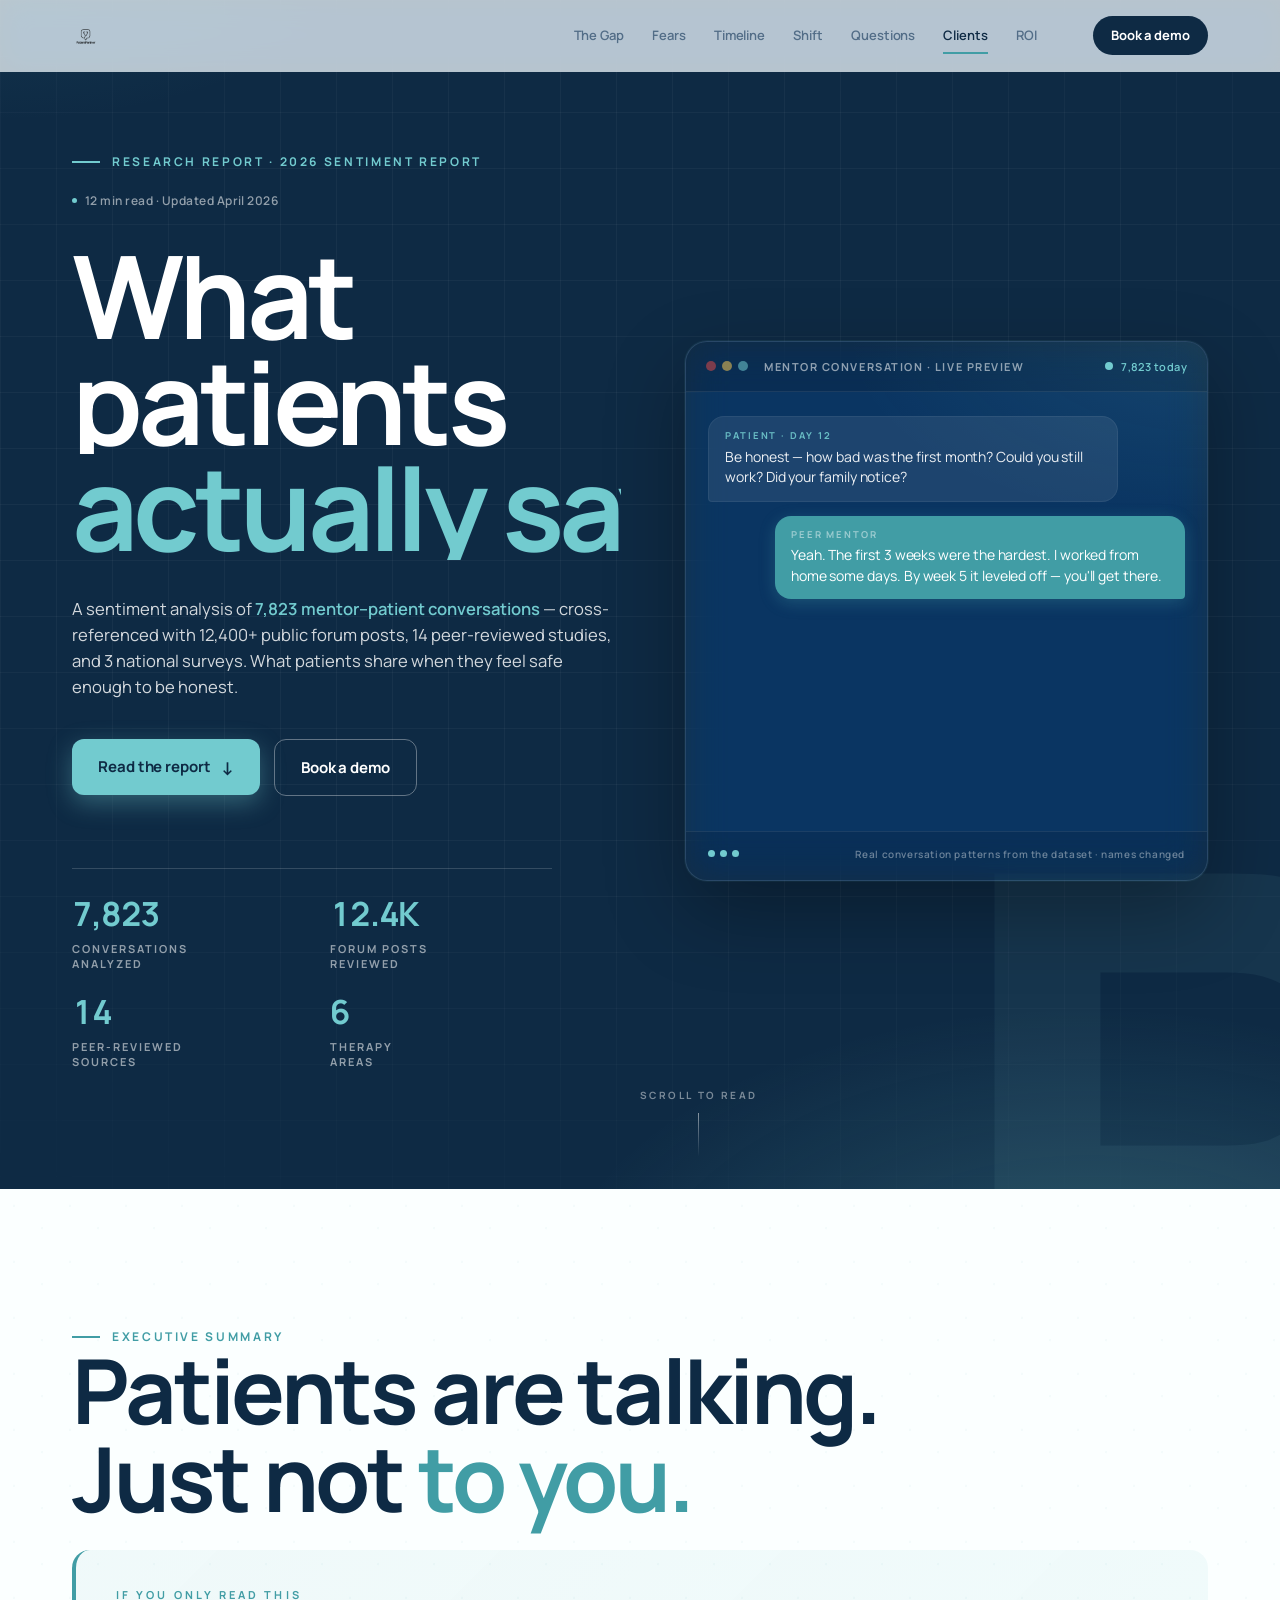
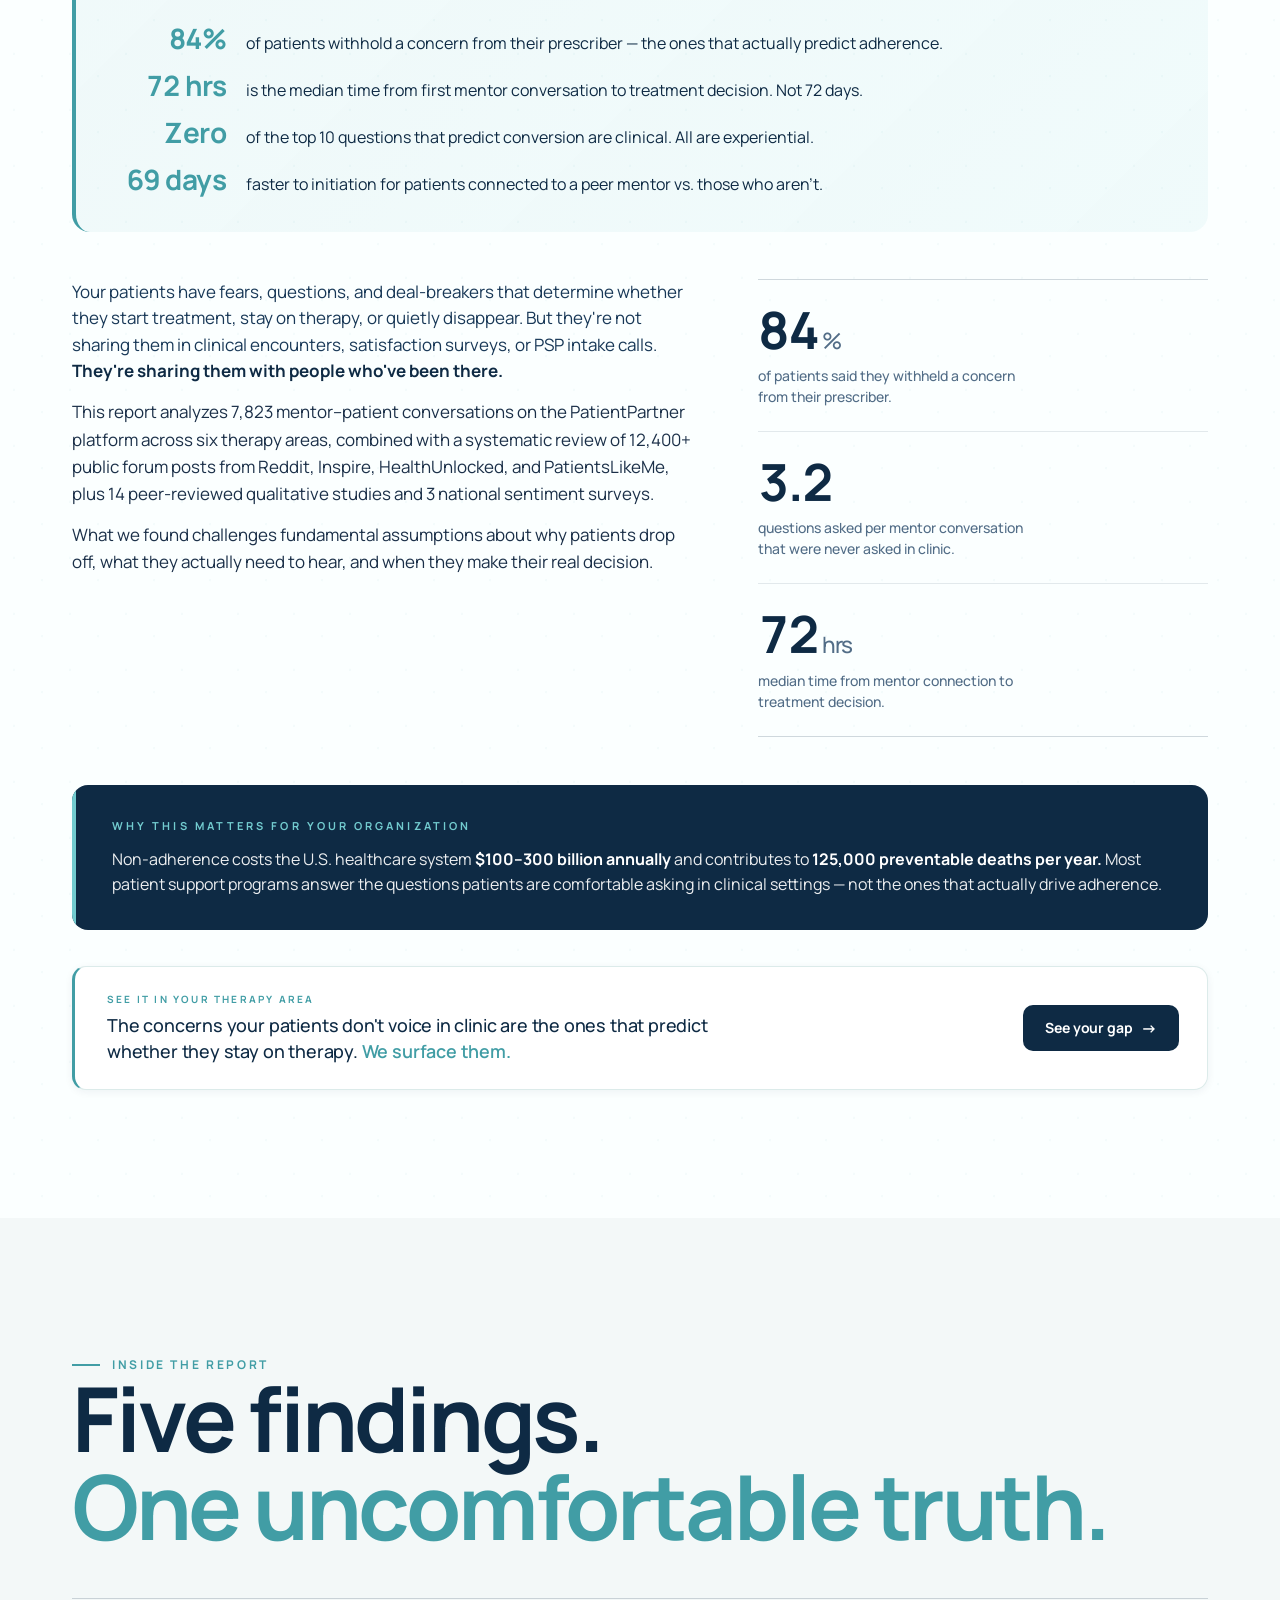
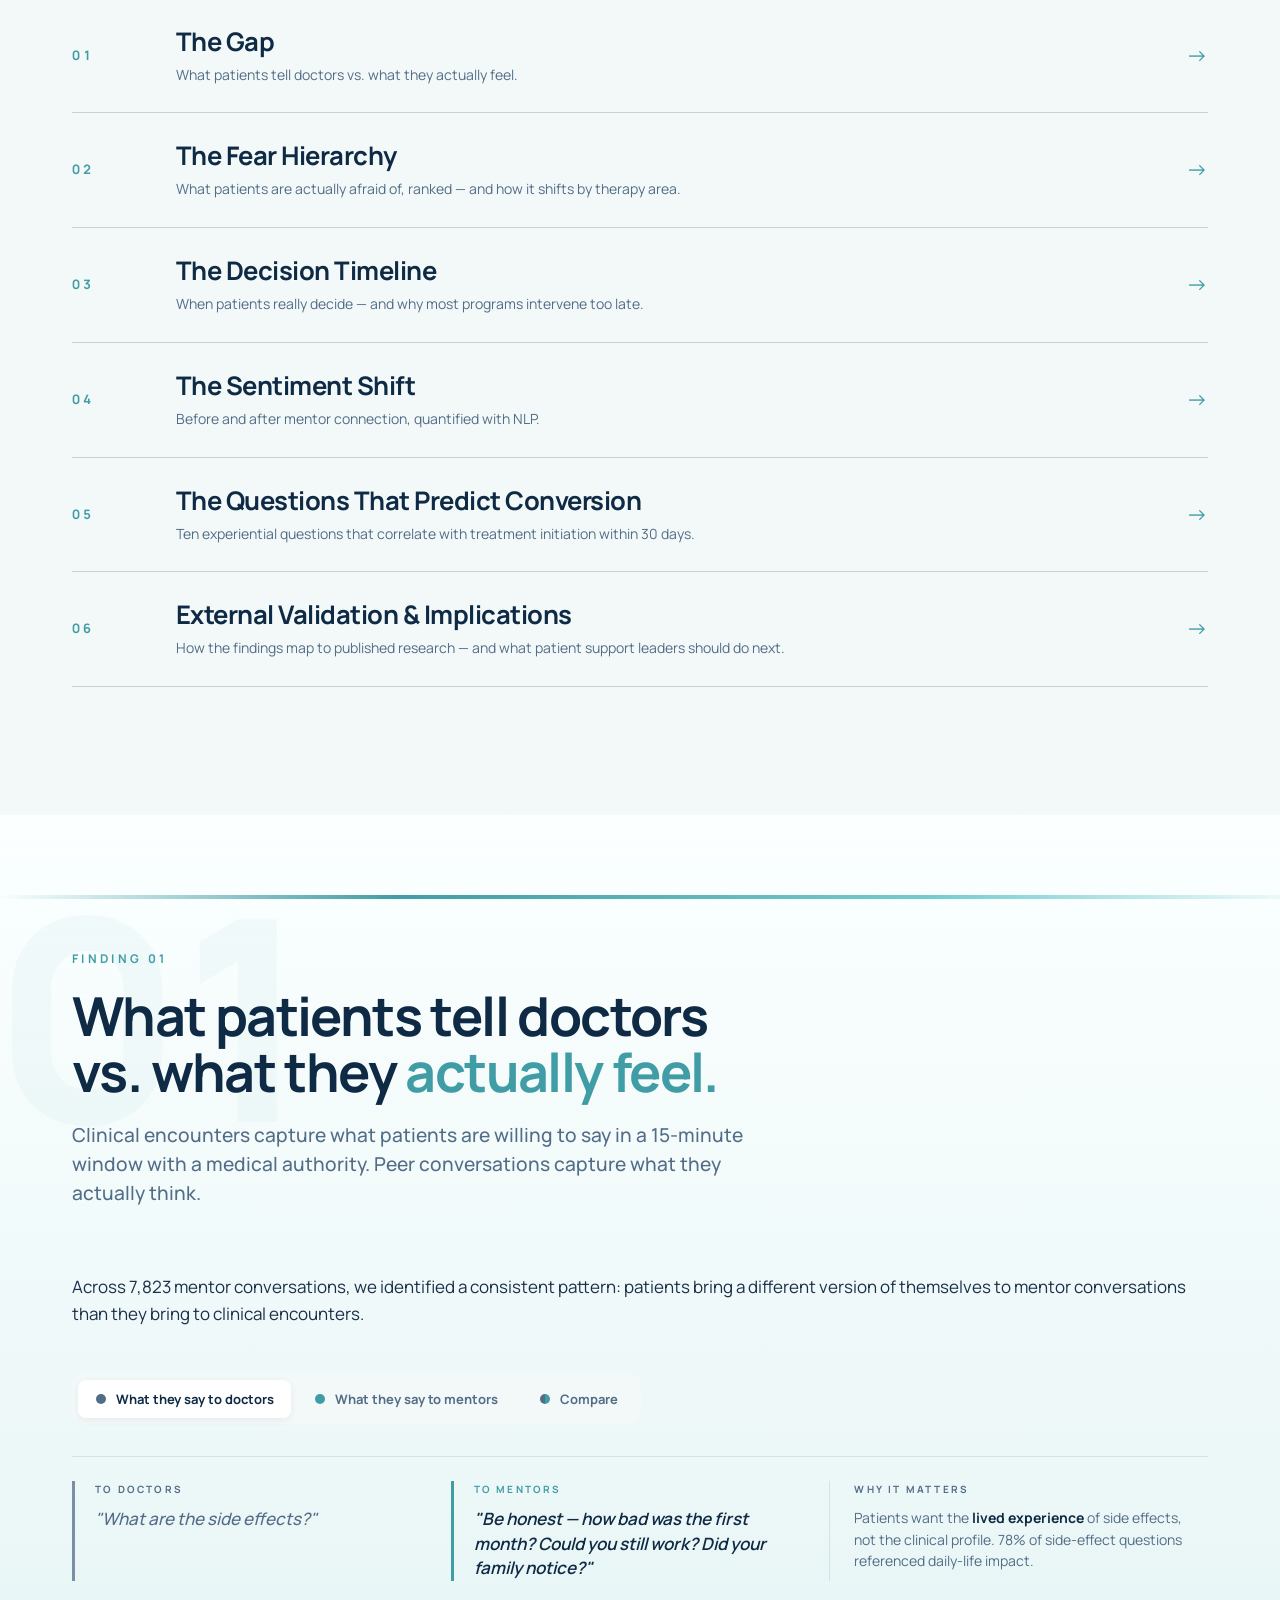
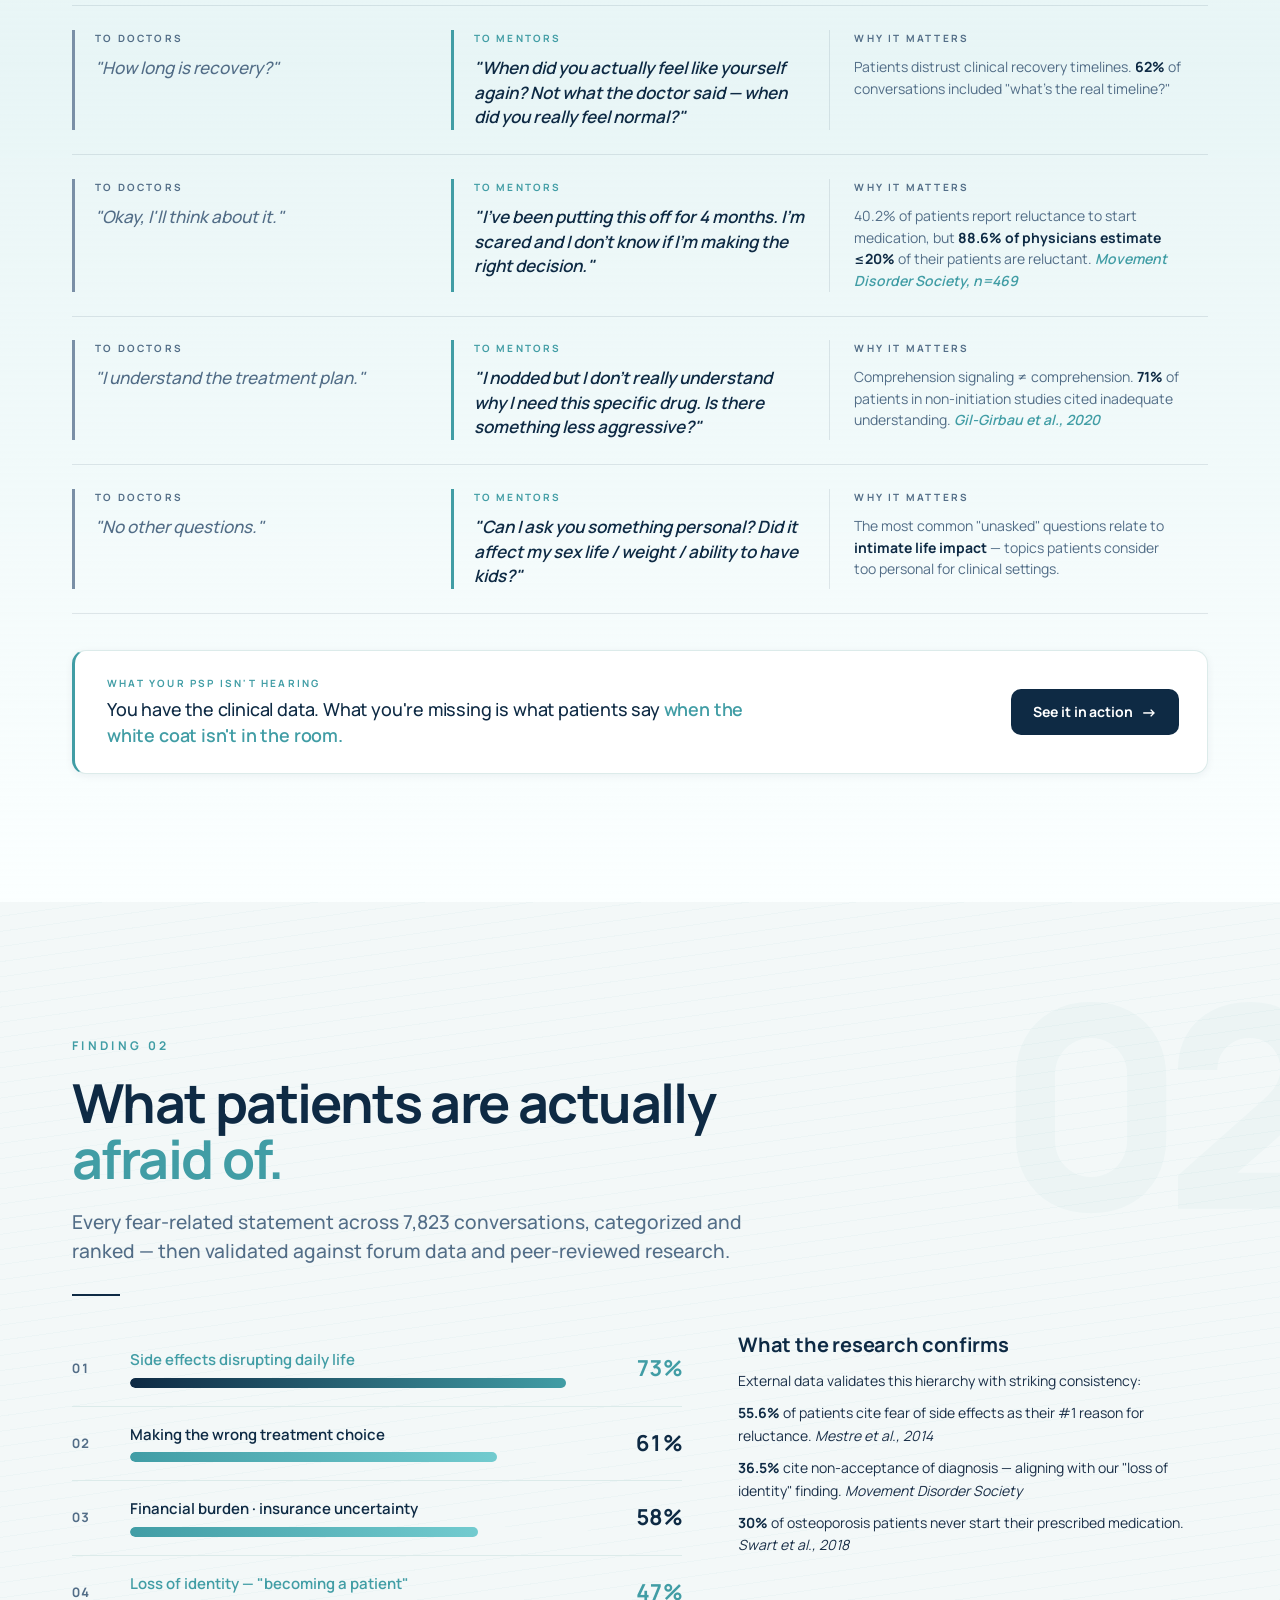
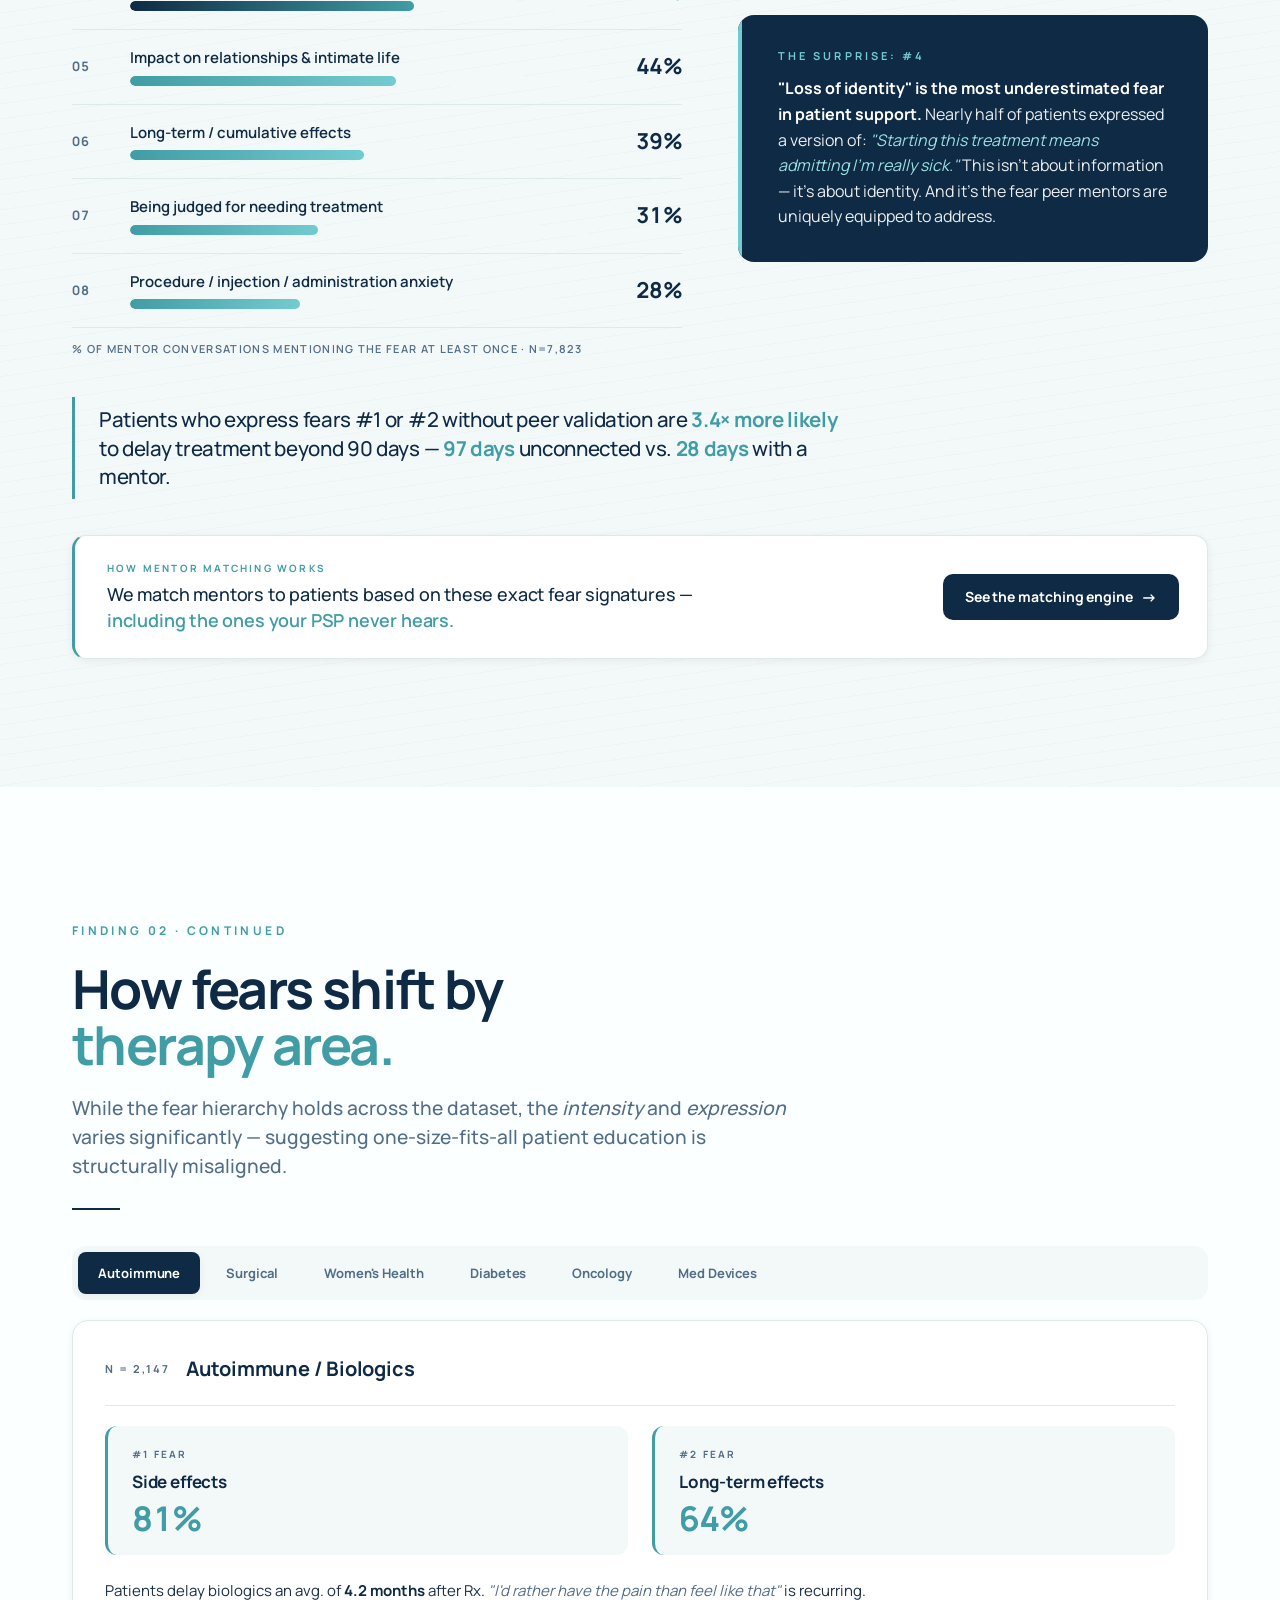
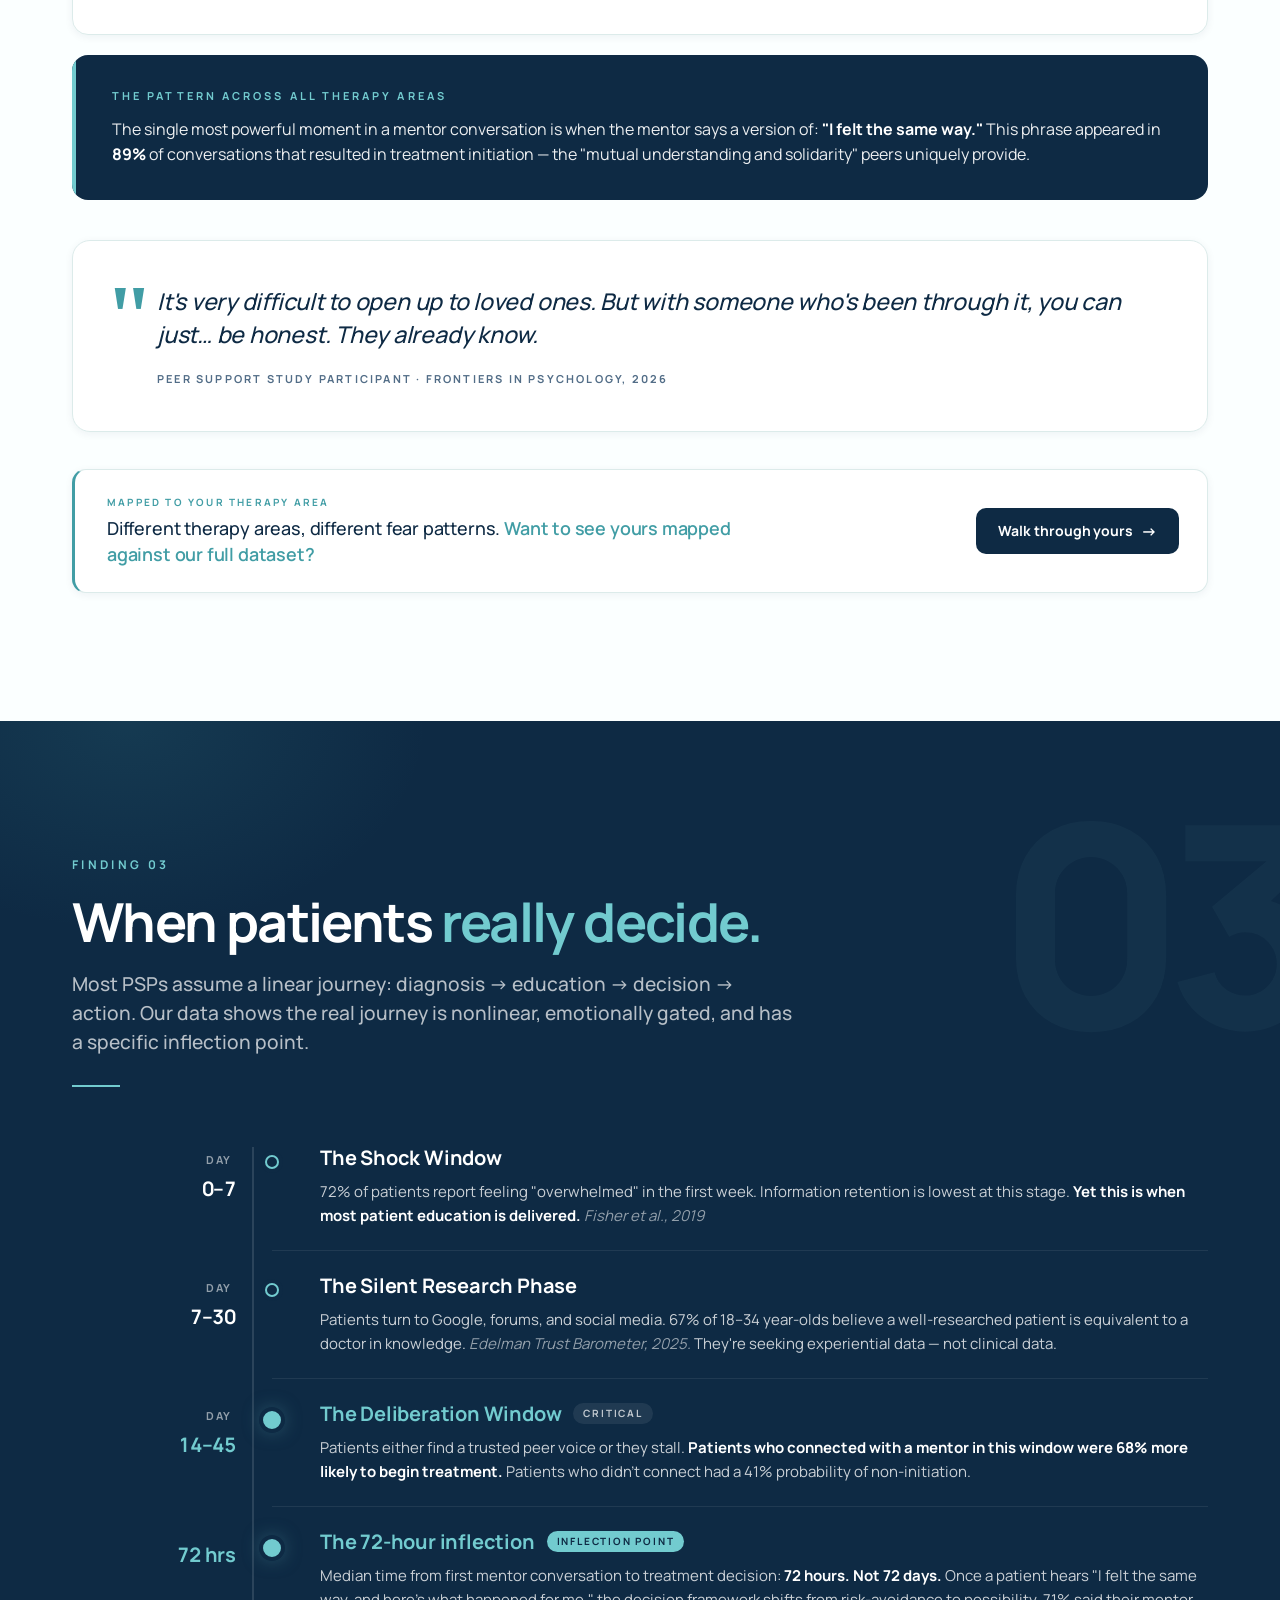
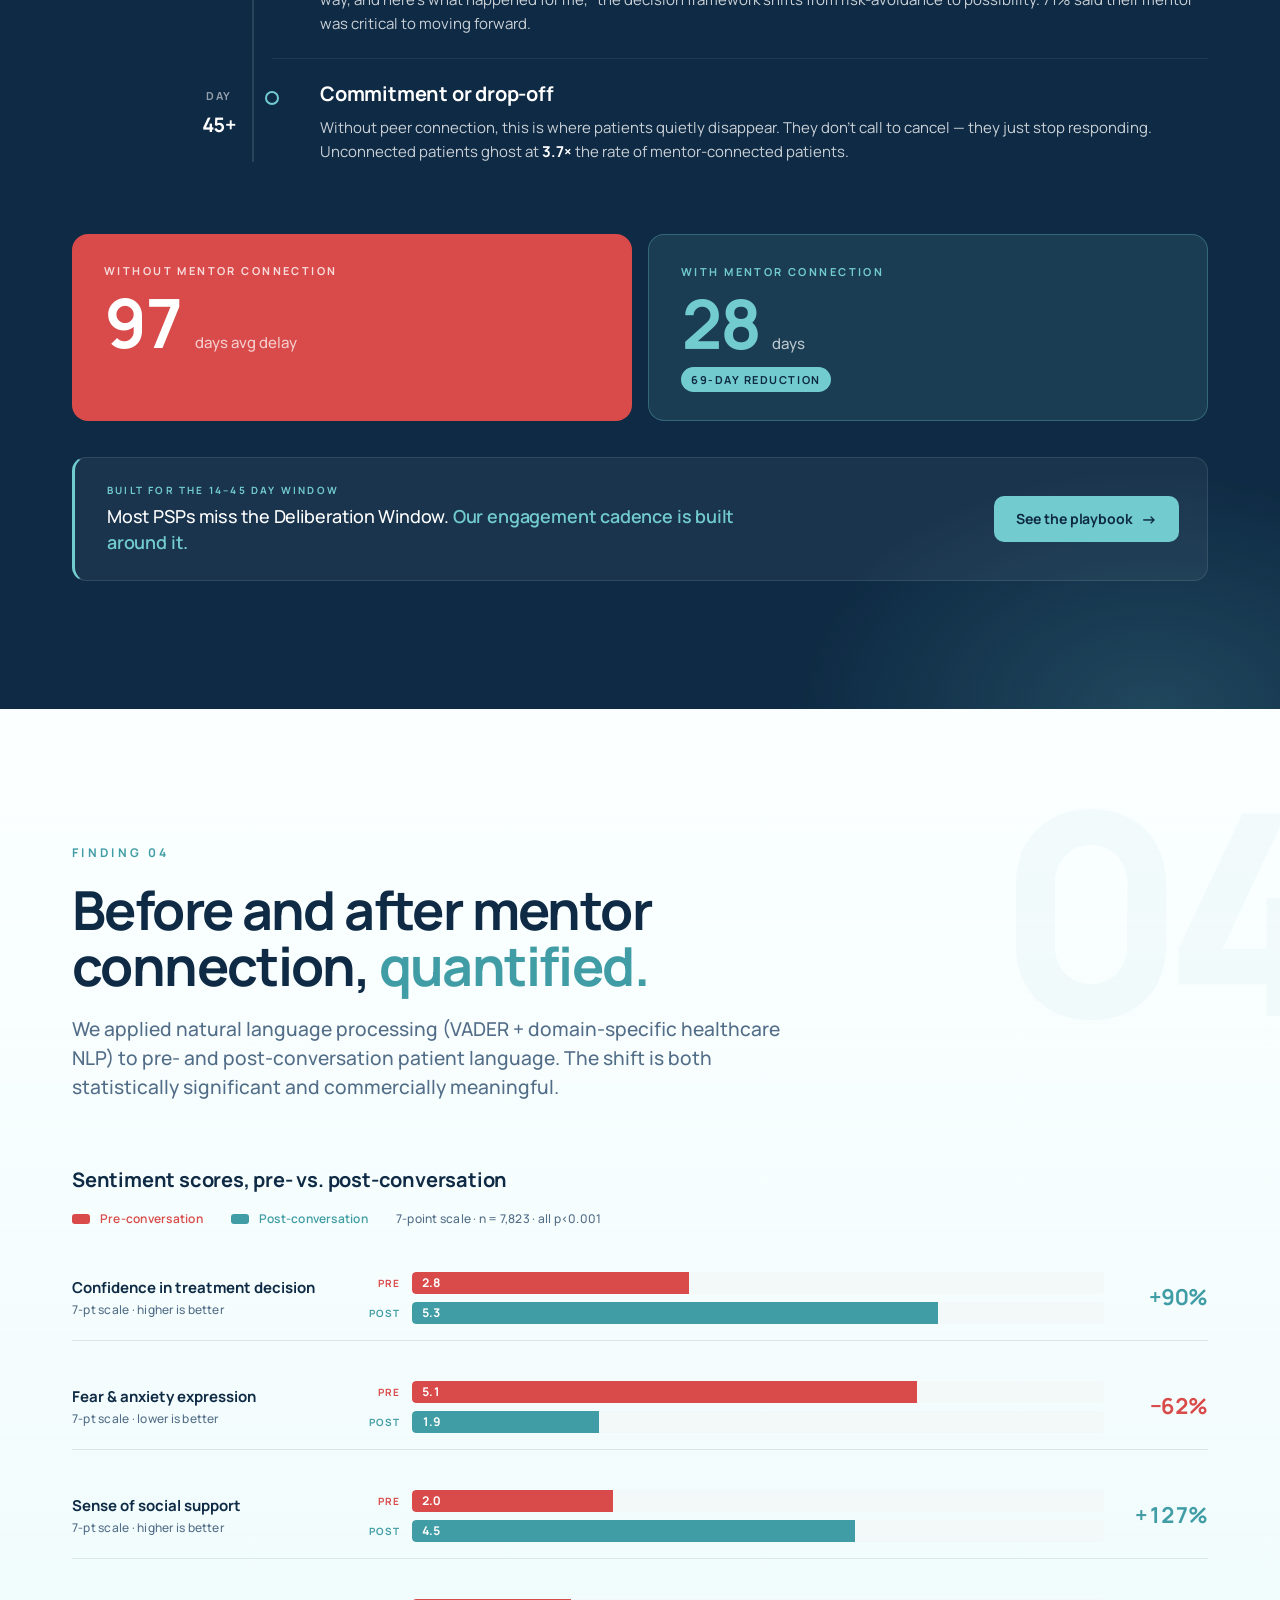
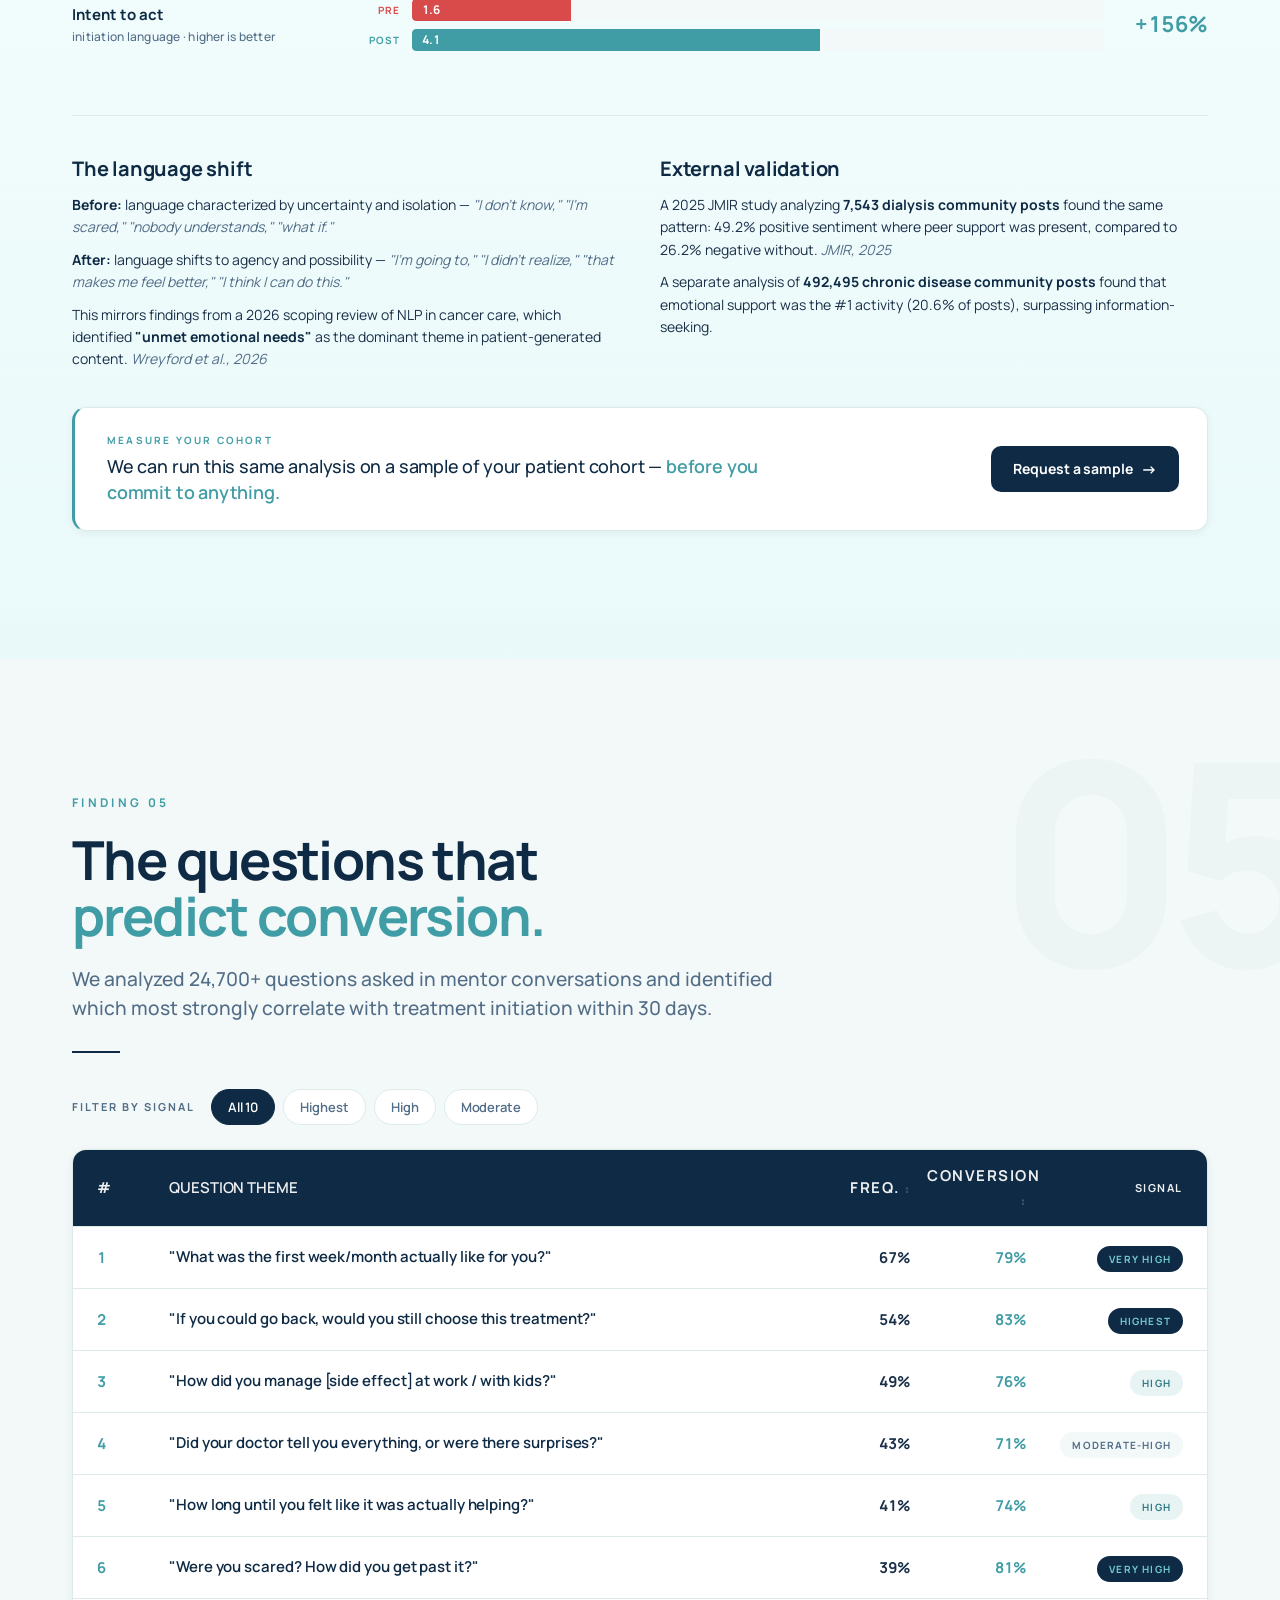
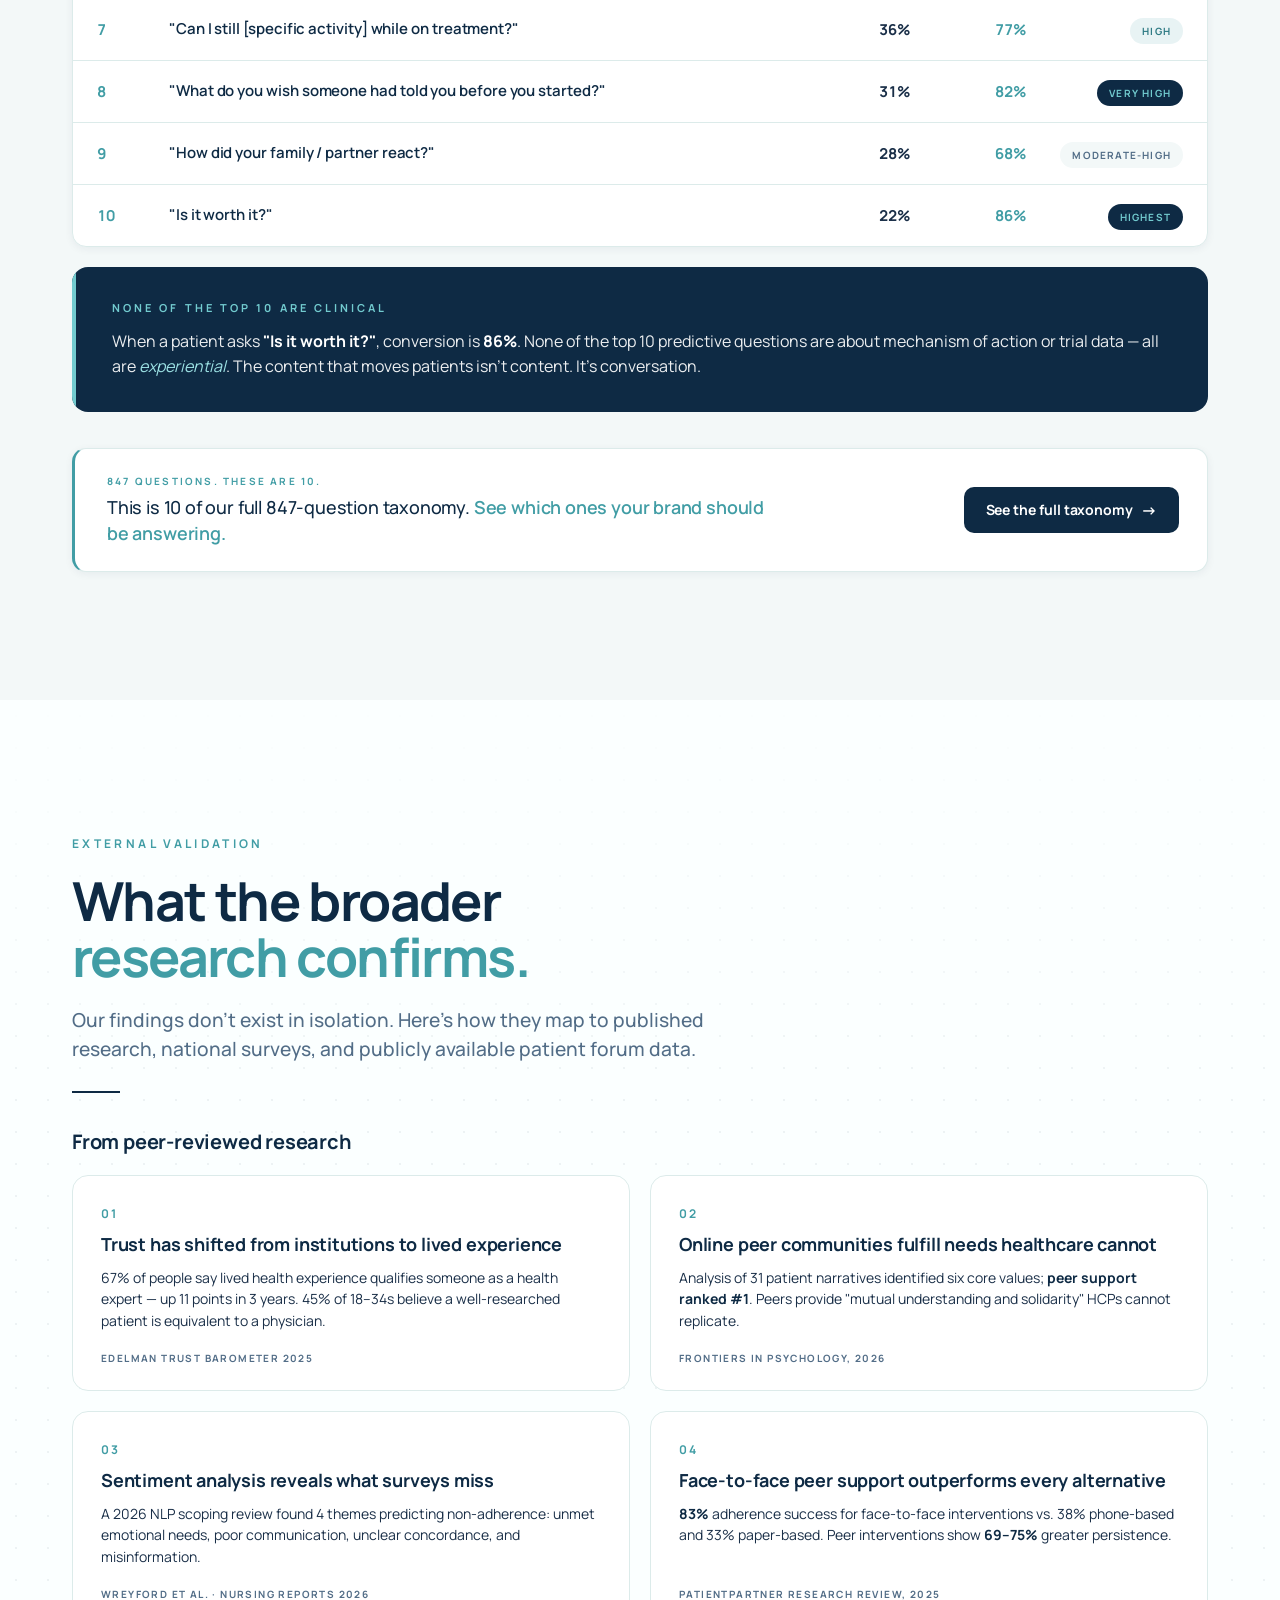
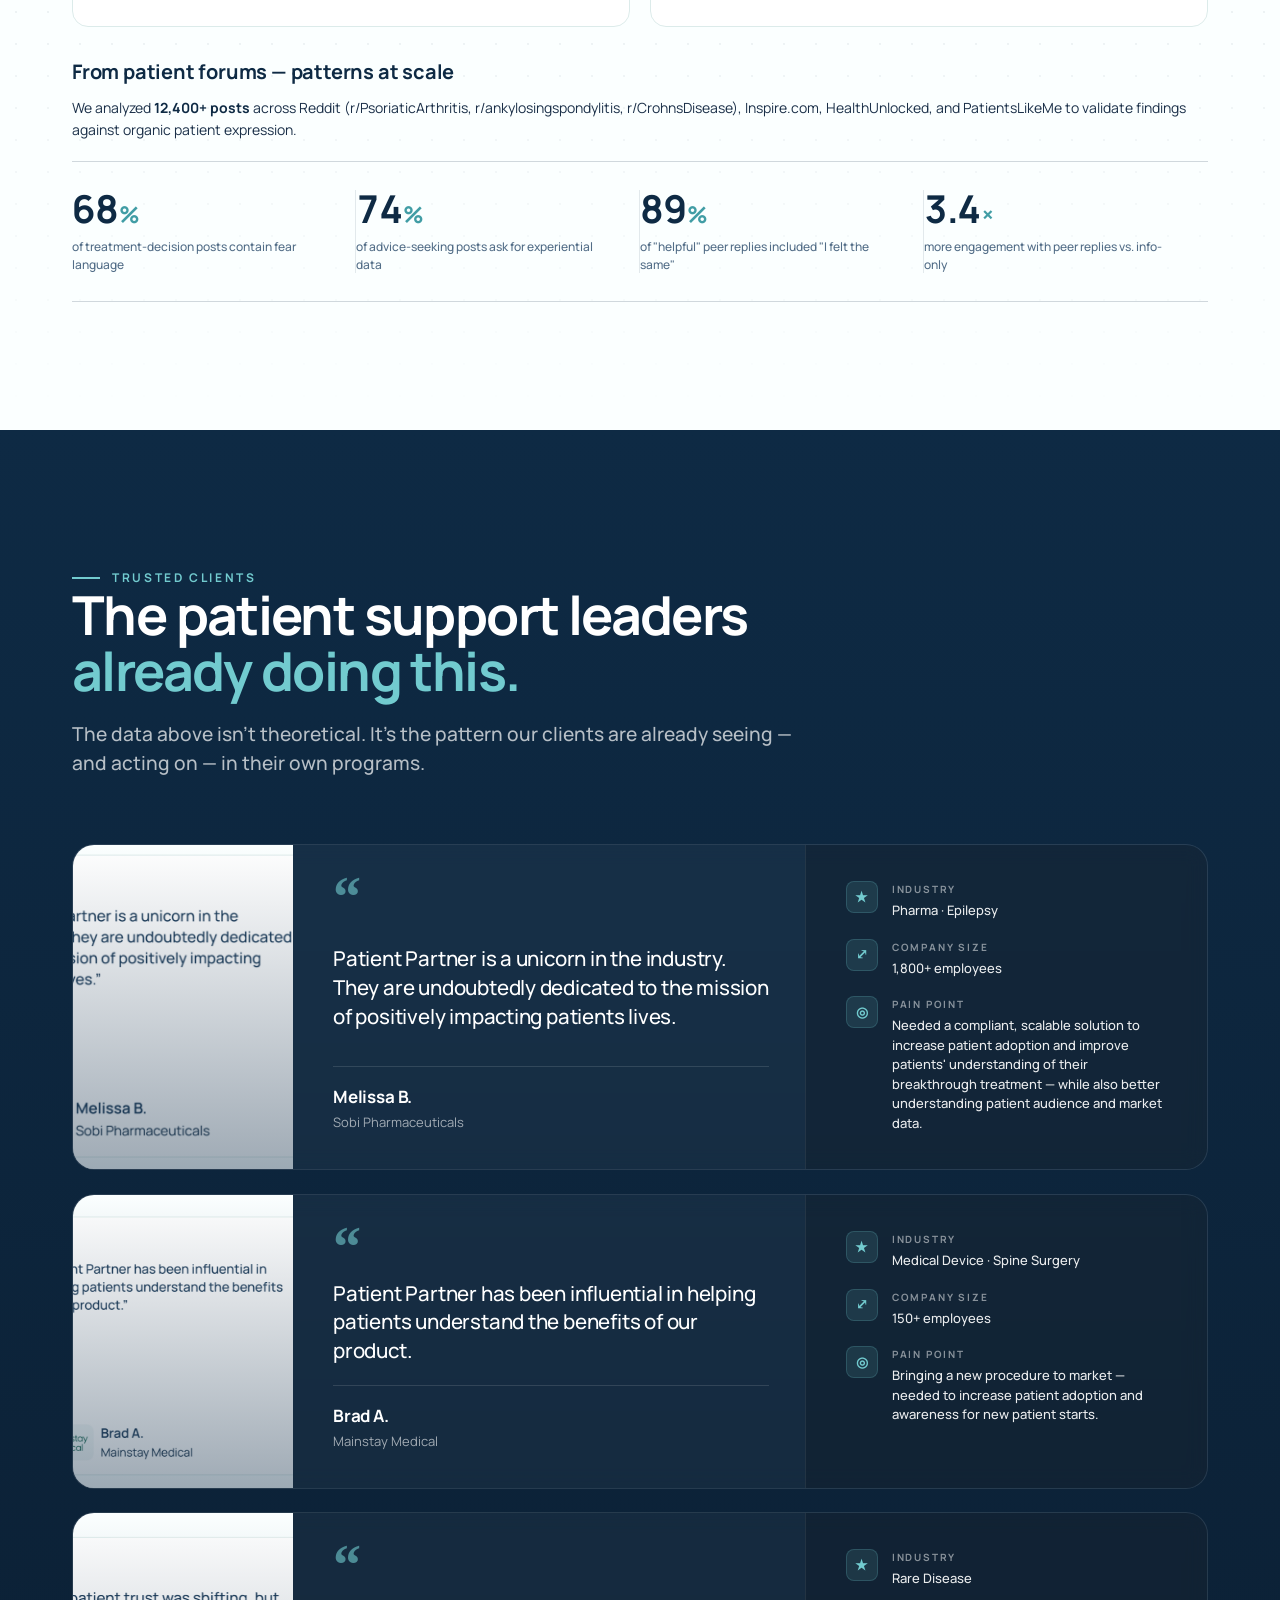
==== commit b4983dc1: "Update photo references to .png to match uploaded files" ====
--- a/index.html
+++ b/index.html
@@ -1001,7 +1001,7 @@
     <div class="t-list">
       <figure class="t-row reveal">
         <div class="t-row__photo">
-          <img src="assets/testimonial-melissa.jpg" alt="Melissa B., Sobi Pharmaceuticals" loading="lazy" />
+          <img src="assets/testimonial-melissa.png" alt="Melissa B., Sobi Pharmaceuticals" loading="lazy" />
         </div>
         <div class="t-row__main">
           <div class="t-row__mark" aria-hidden="true">&ldquo;</div>
@@ -1038,7 +1038,7 @@
 
       <figure class="t-row reveal">
         <div class="t-row__photo">
-          <img src="assets/testimonial-brad.jpg" alt="Brad A., Mainstay Medical" loading="lazy" />
+          <img src="assets/testimonial-brad.png" alt="Brad A., Mainstay Medical" loading="lazy" />
         </div>
         <div class="t-row__main">
           <div class="t-row__mark" aria-hidden="true">&ldquo;</div>
@@ -1075,7 +1075,7 @@
 
       <figure class="t-row reveal">
         <div class="t-row__photo">
-          <img src="assets/testimonial-sara.jpg" alt="Sara W., Marketing Director, Rare Disease" loading="lazy" />
+          <img src="assets/testimonial-sara.png" alt="Sara W., Marketing Director, Rare Disease" loading="lazy" />
         </div>
         <div class="t-row__main">
           <div class="t-row__mark" aria-hidden="true">&ldquo;</div>
@@ -1286,7 +1286,7 @@
 <section class="section section--light ceo-note" id="ceo" data-section="From the founder">
   <div class="wrap ceo-note__wrap">
     <div class="ceo-note__photo reveal">
-      <img src="assets/ceo-george-kramb-v2.jpg" onerror="this.onerror=null;this.src='assets/ceo-george-kramb.webp';" alt="George Kramb, Founder &amp; CEO of PatientPartner" />
+      <img src="assets/ceo-george-kramb-v2.png" onerror="this.onerror=null;this.src='assets/ceo-george-kramb.webp';" alt="George Kramb, Founder &amp; CEO of PatientPartner" />
       <div class="ceo-note__stamp">
         <div class="ceo-note__stamp-kicker">A note from</div>
         <div class="ceo-note__stamp-name">George Kramb</div>
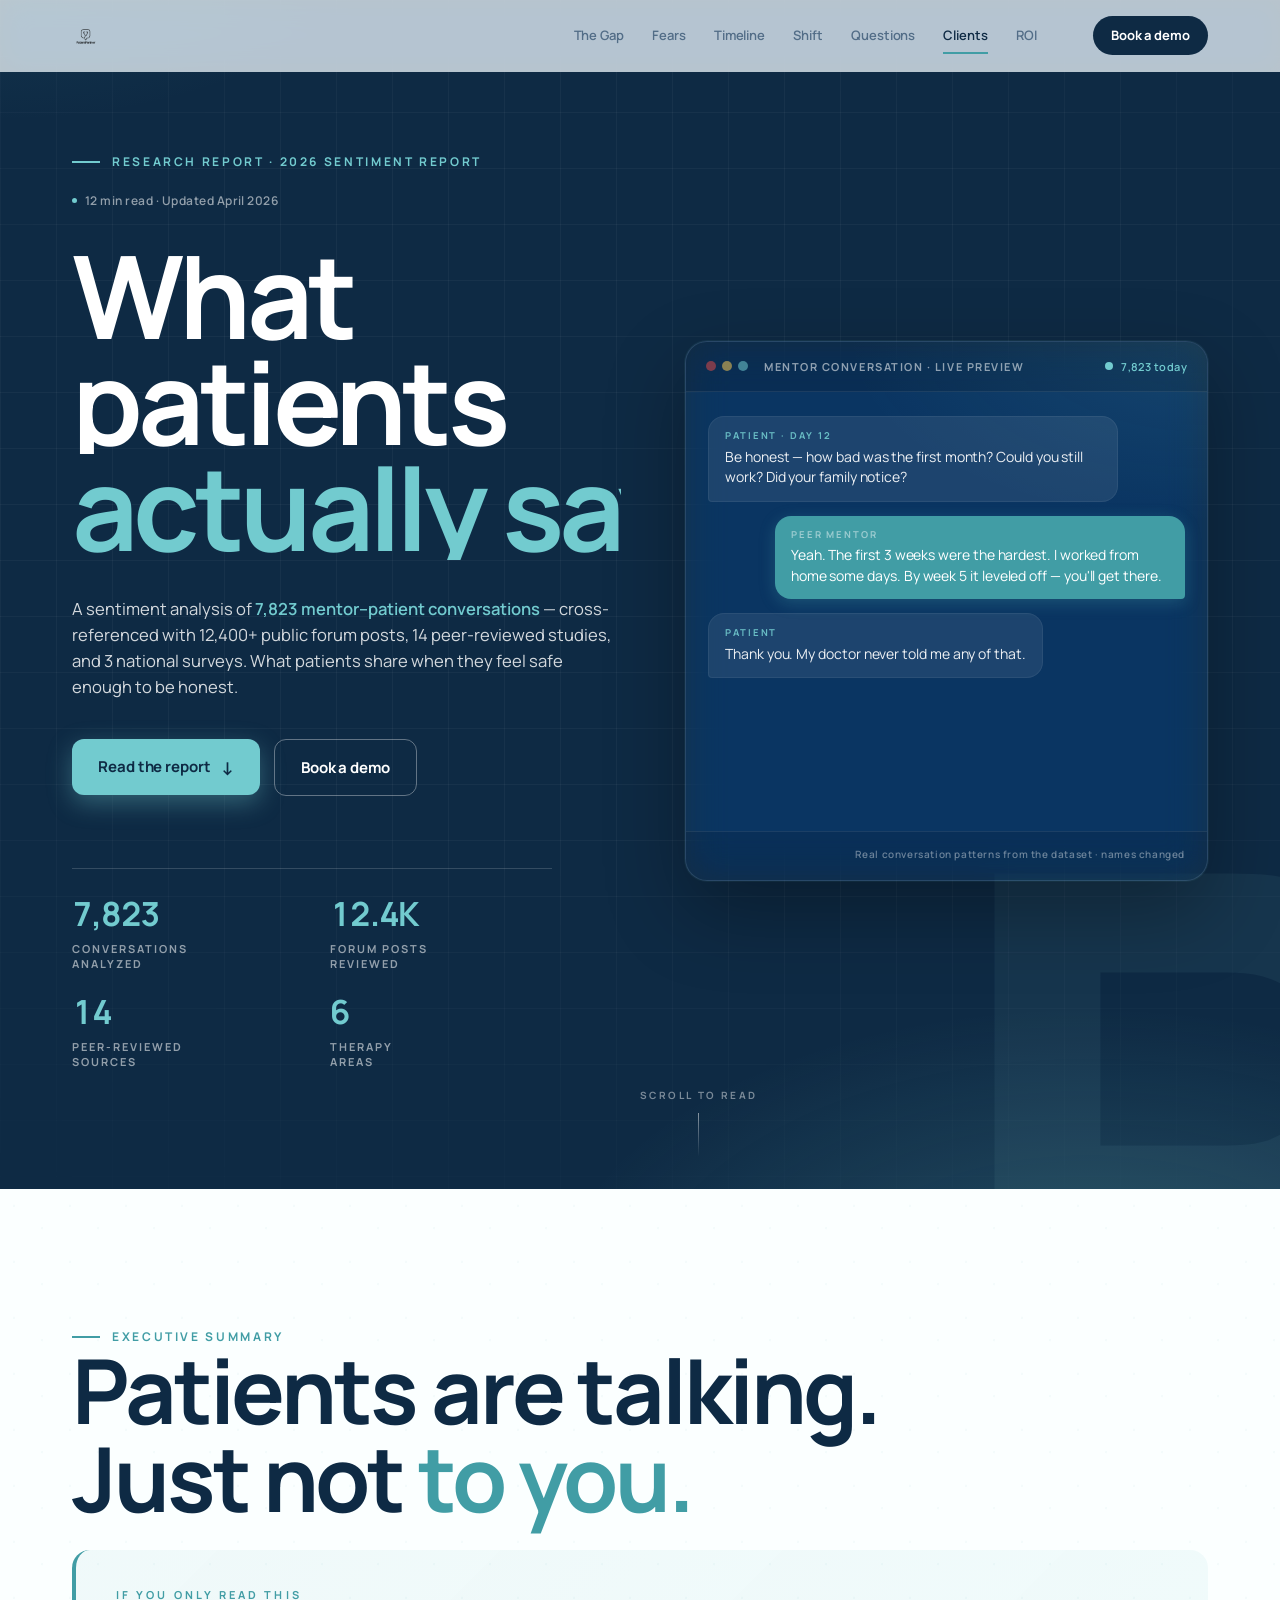
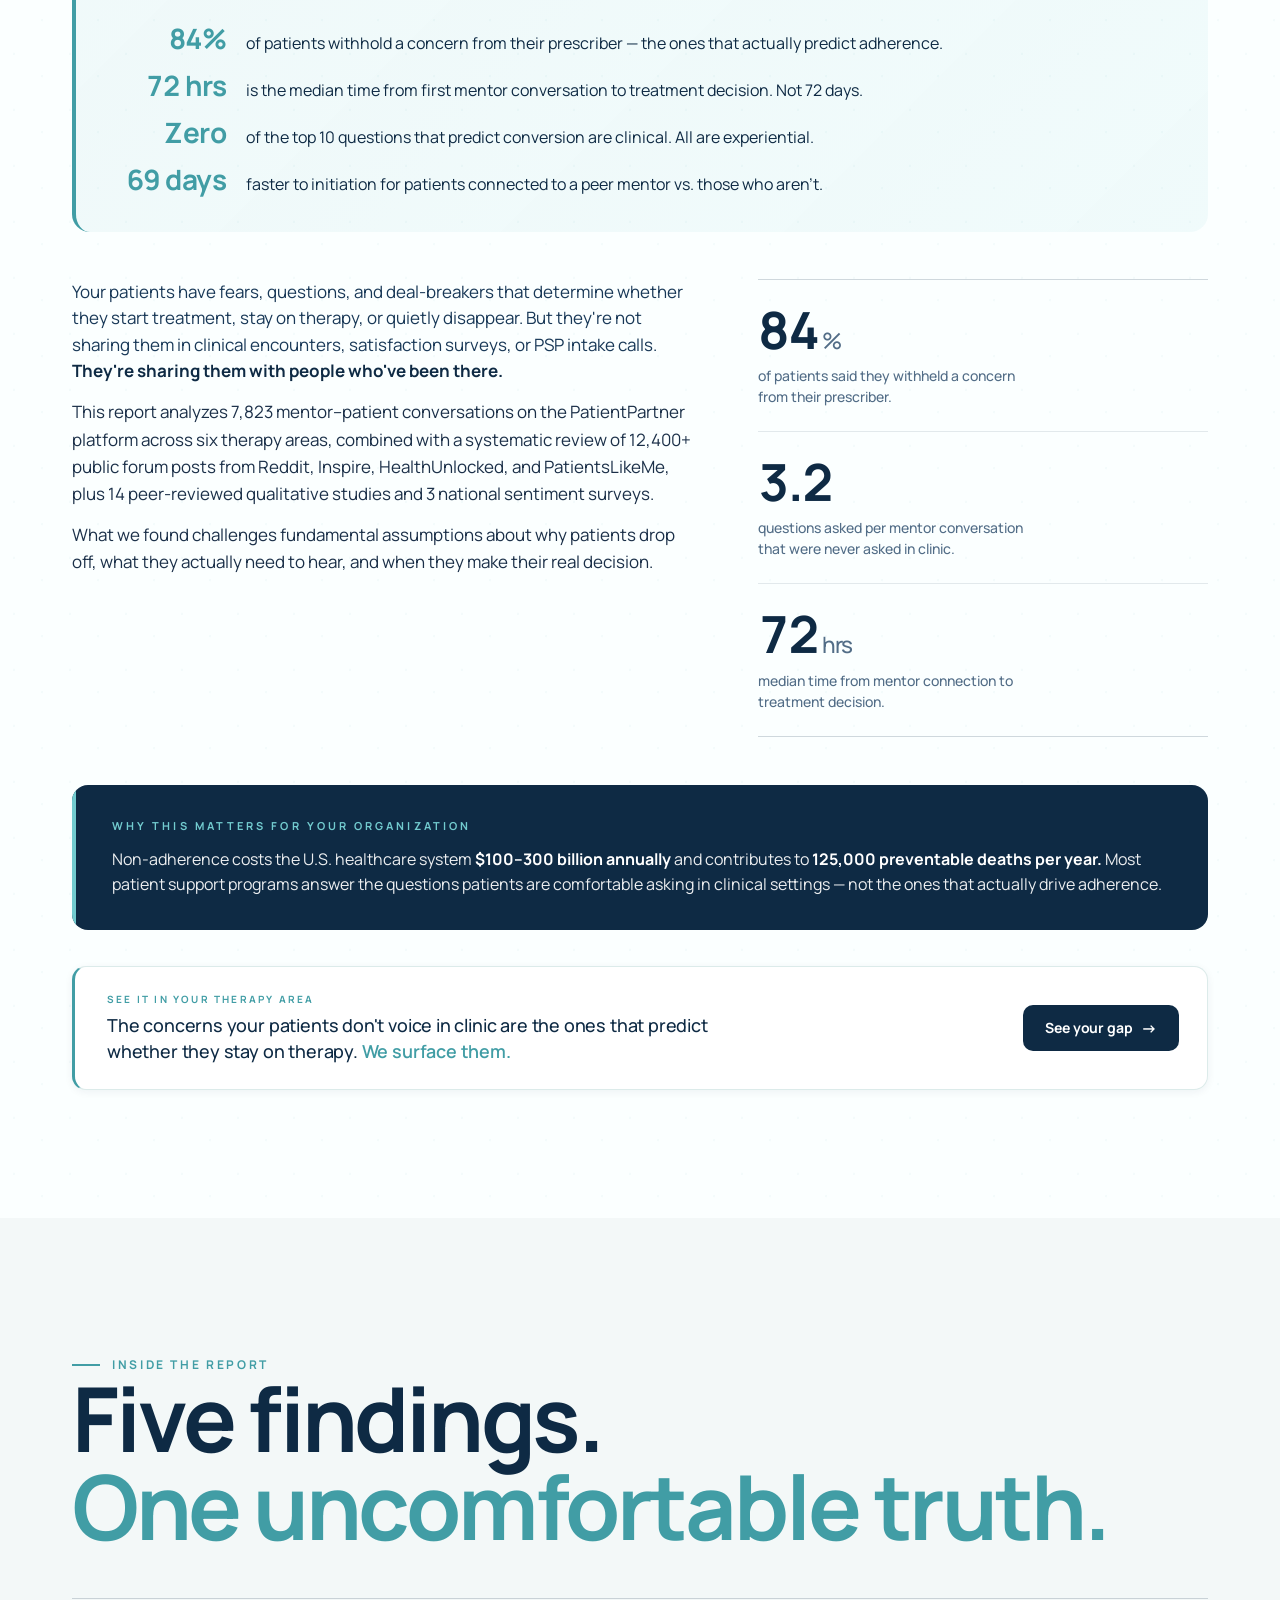
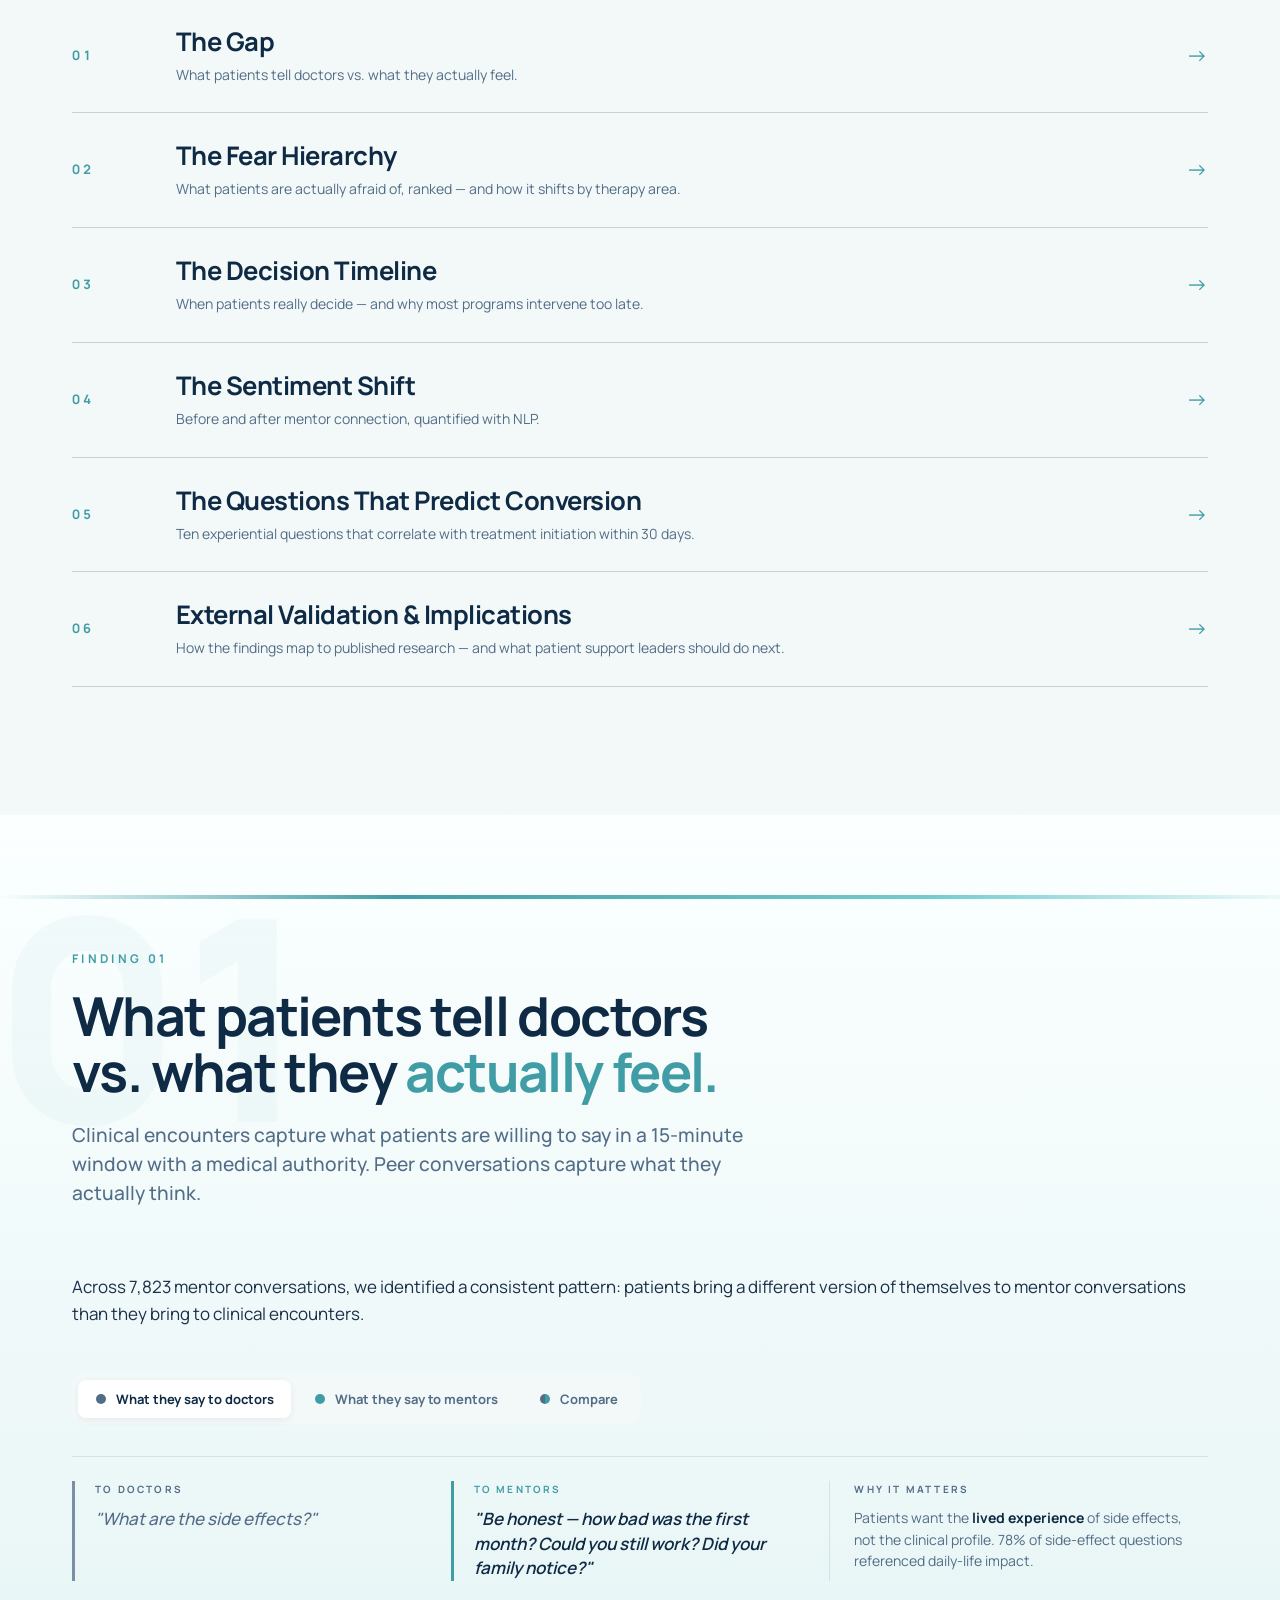
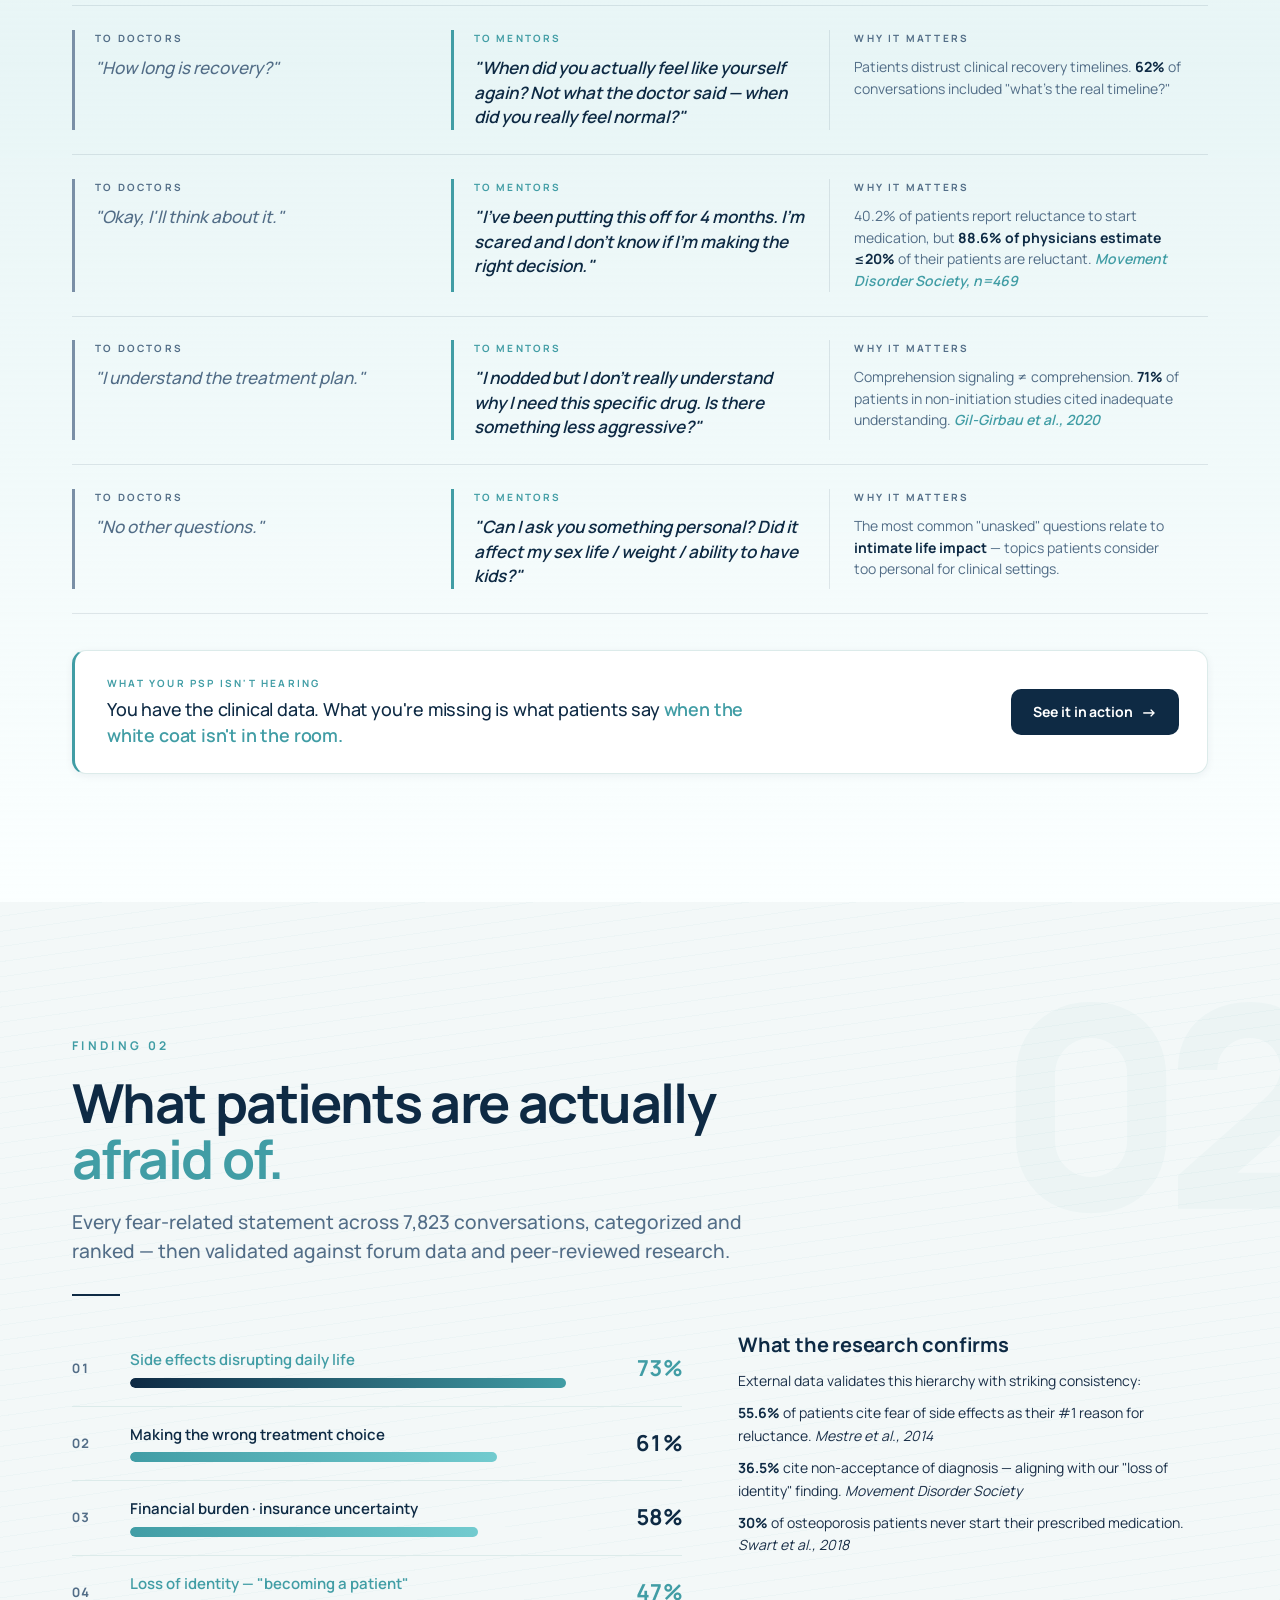
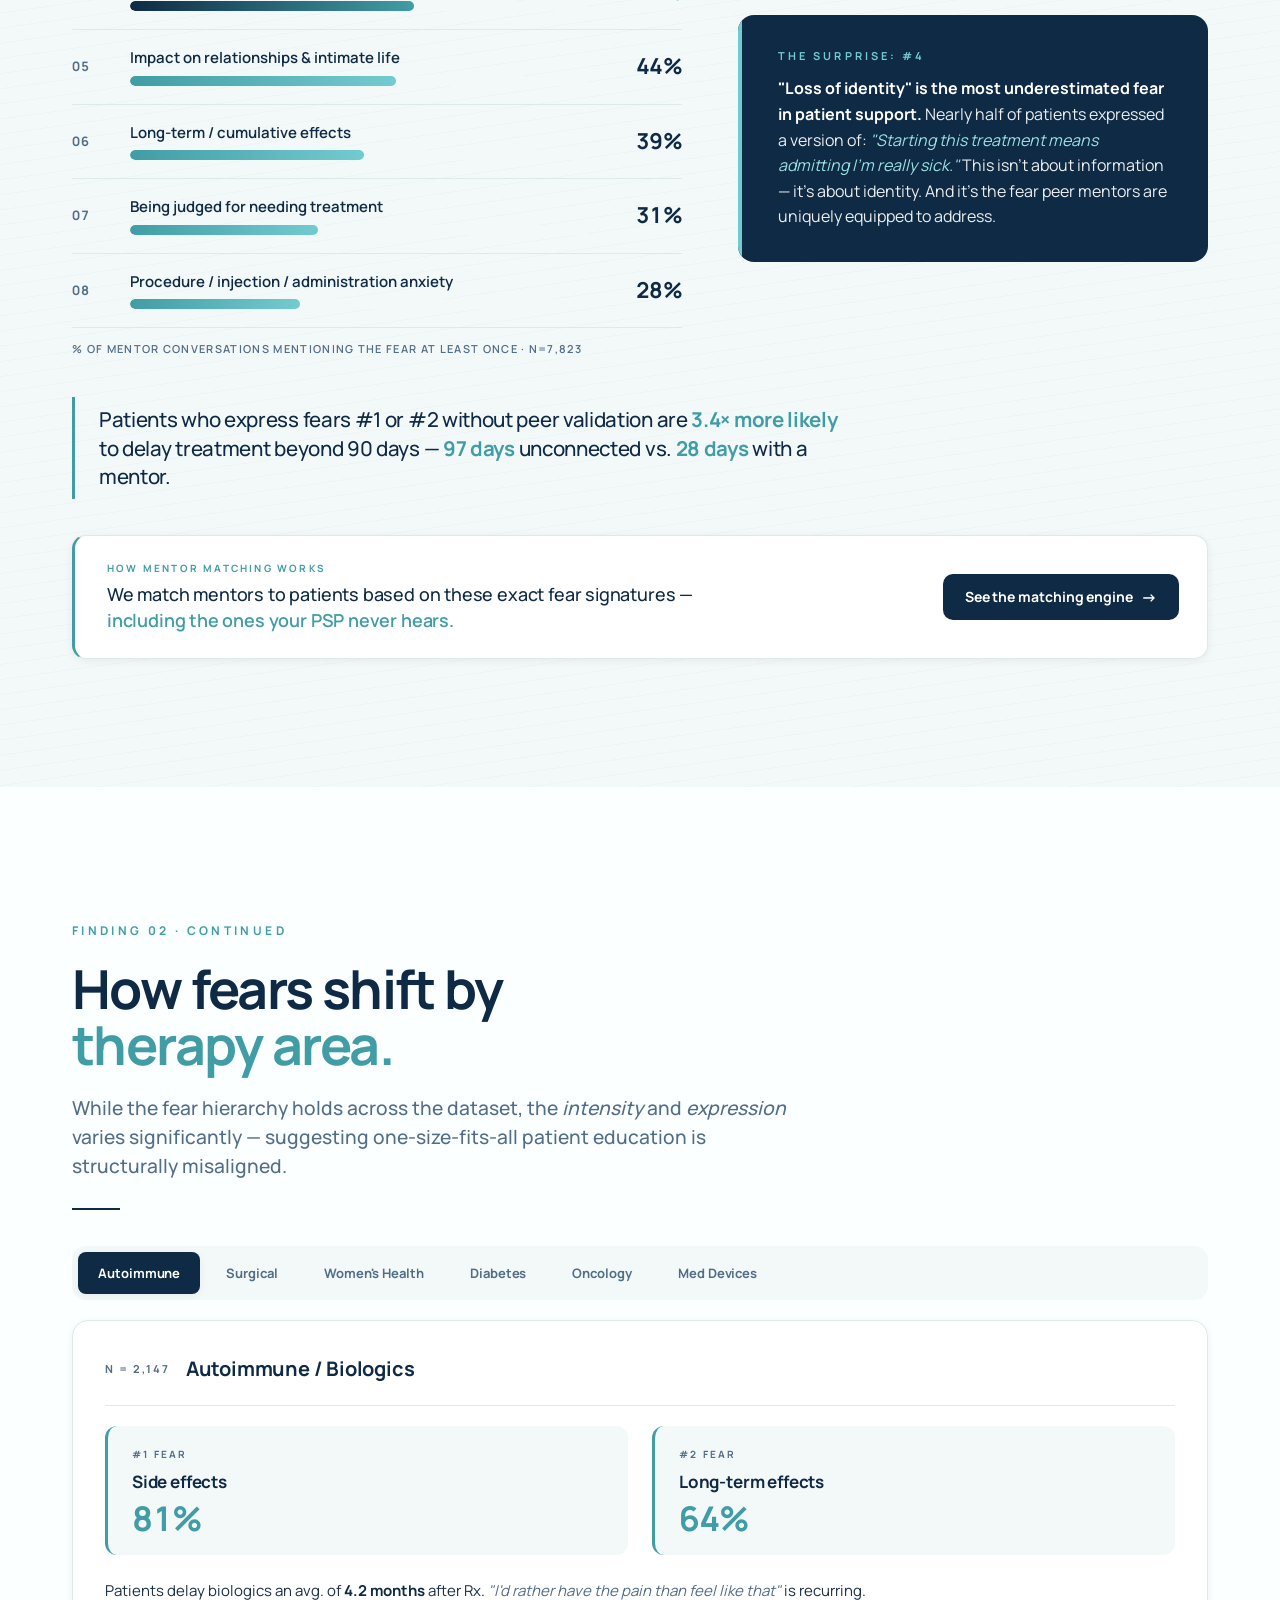
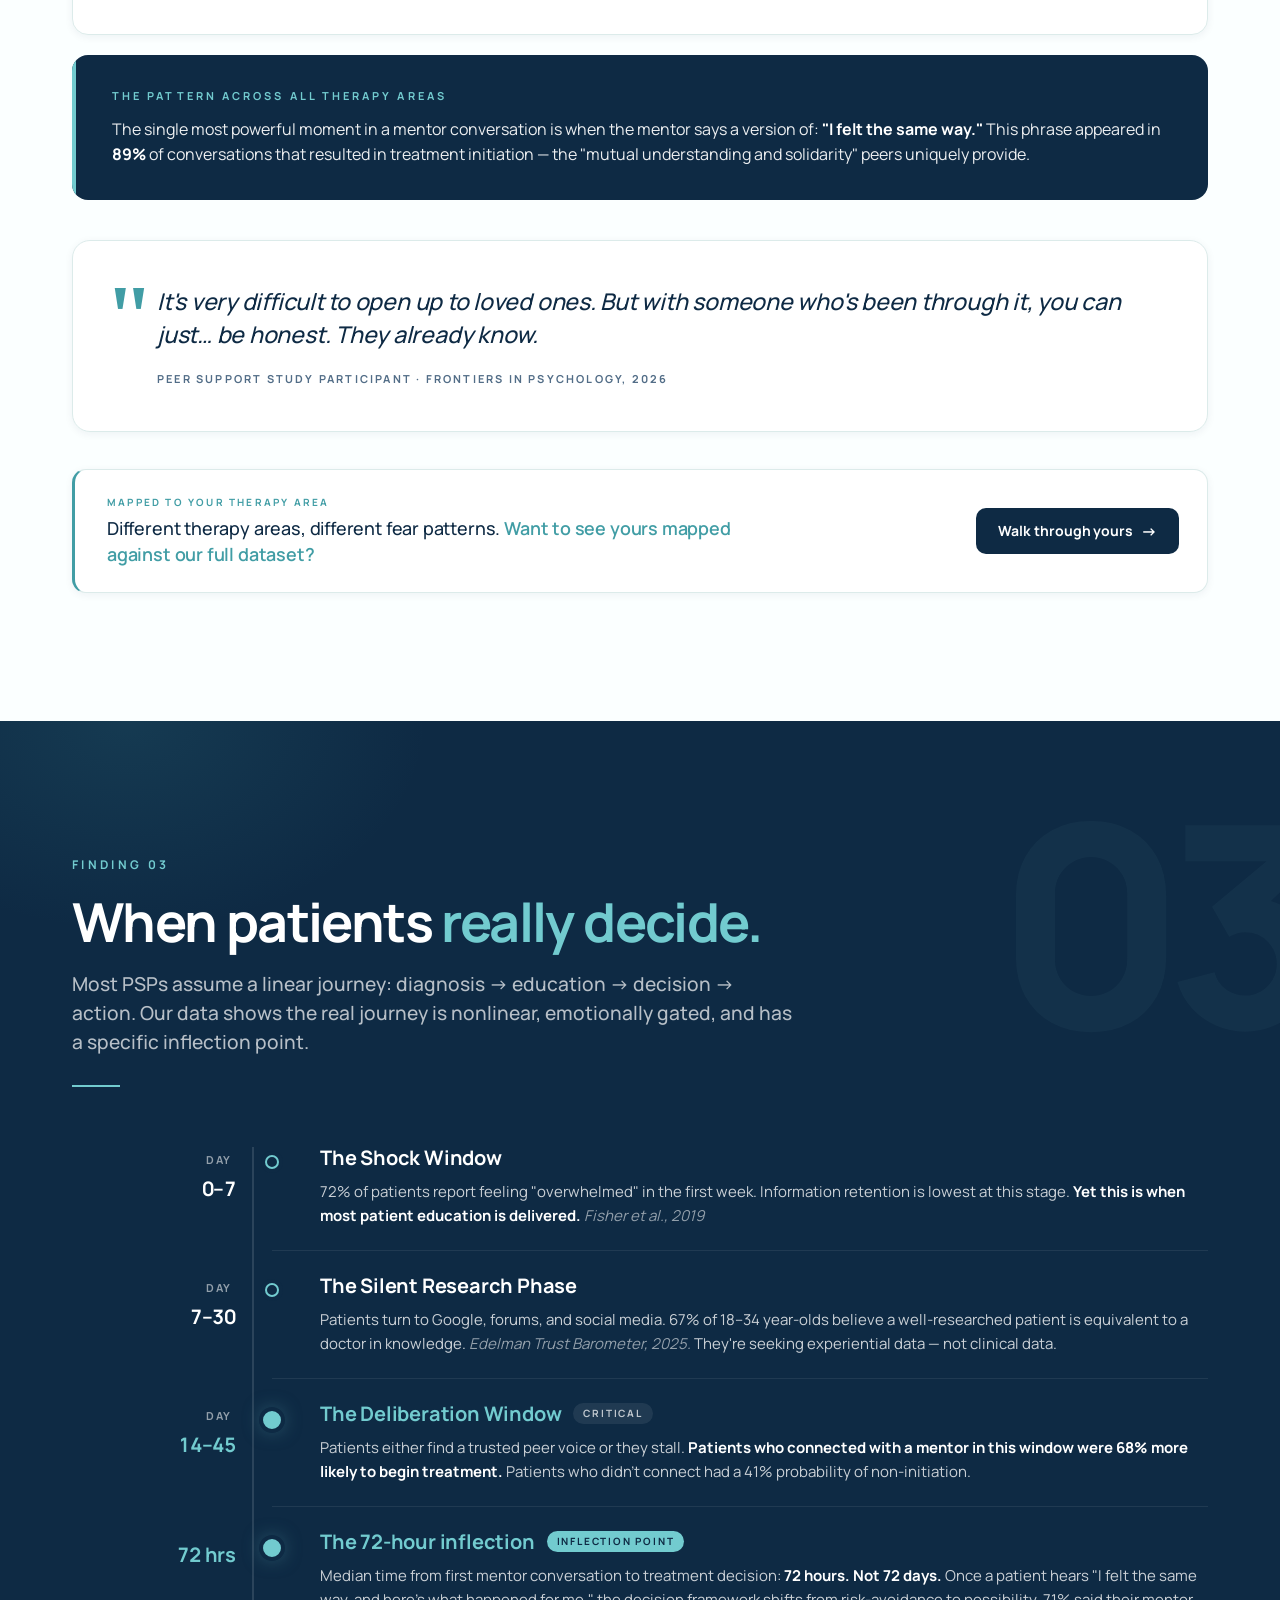
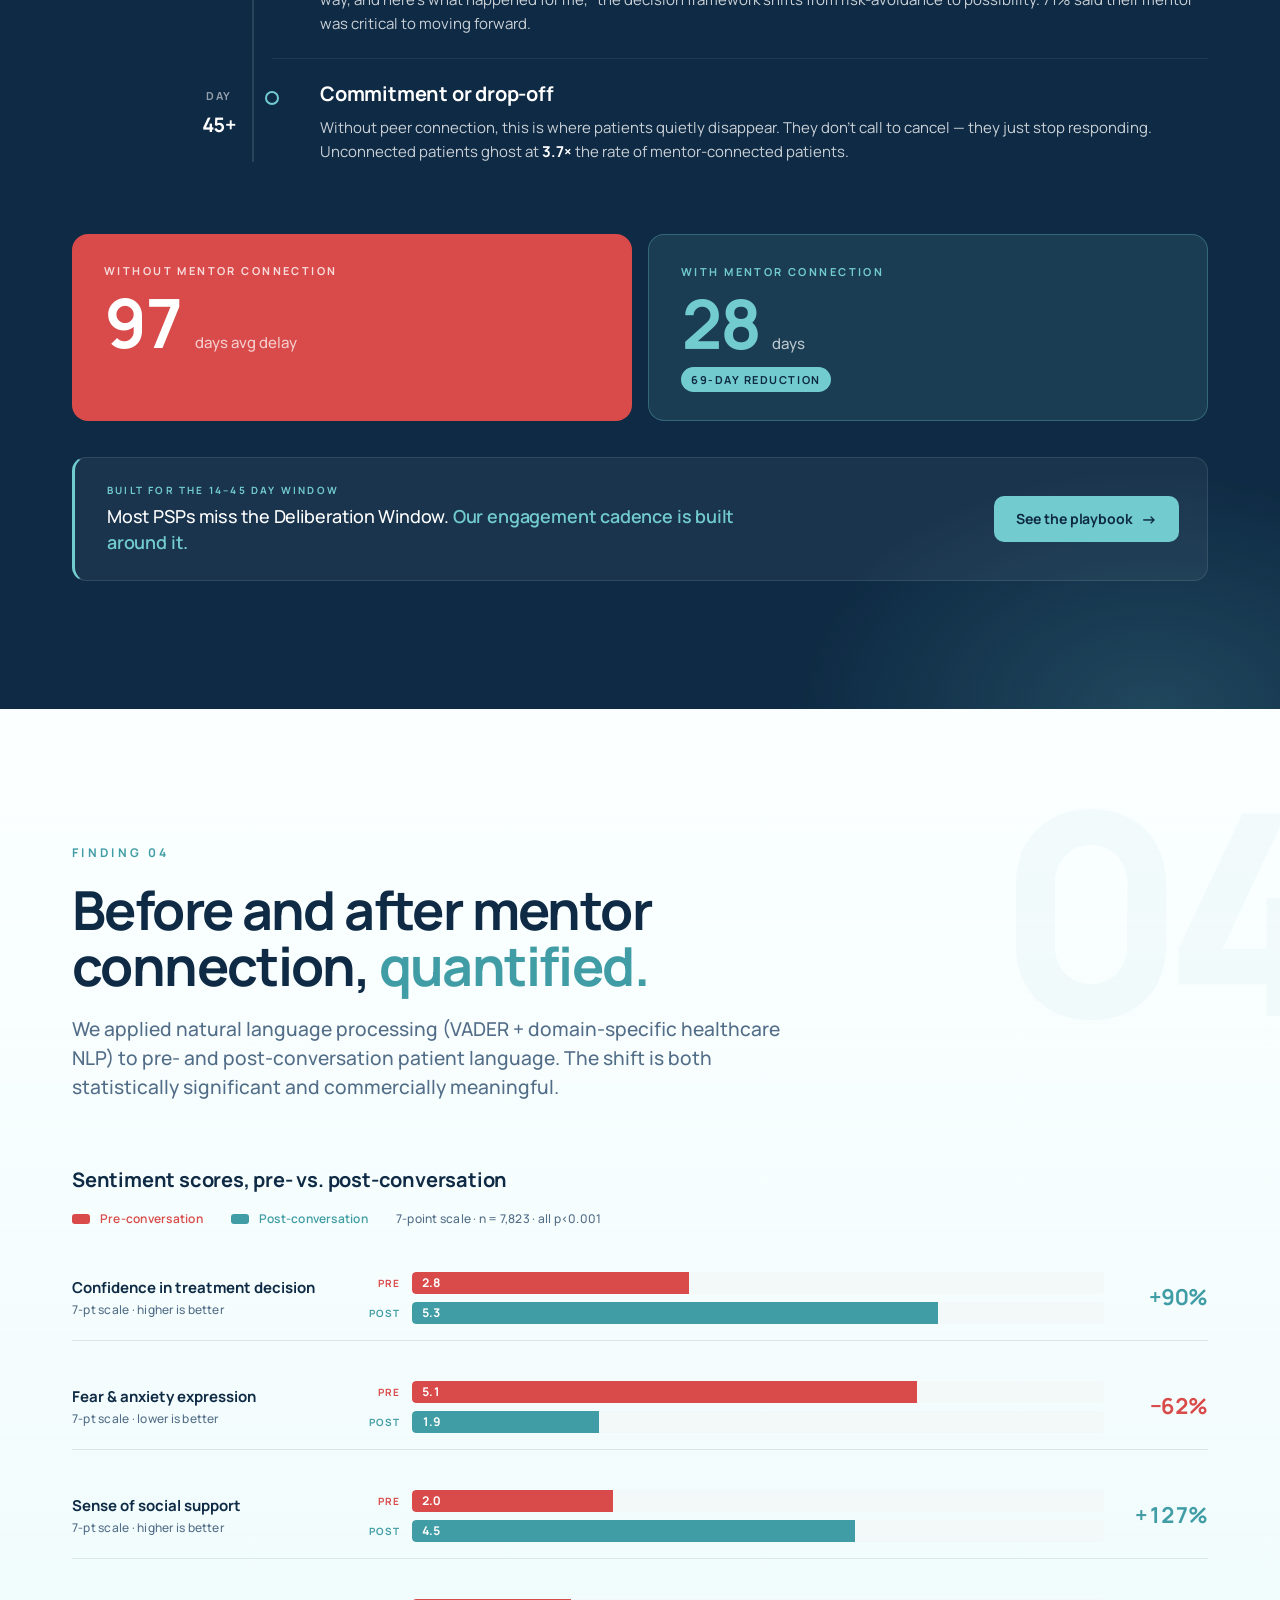
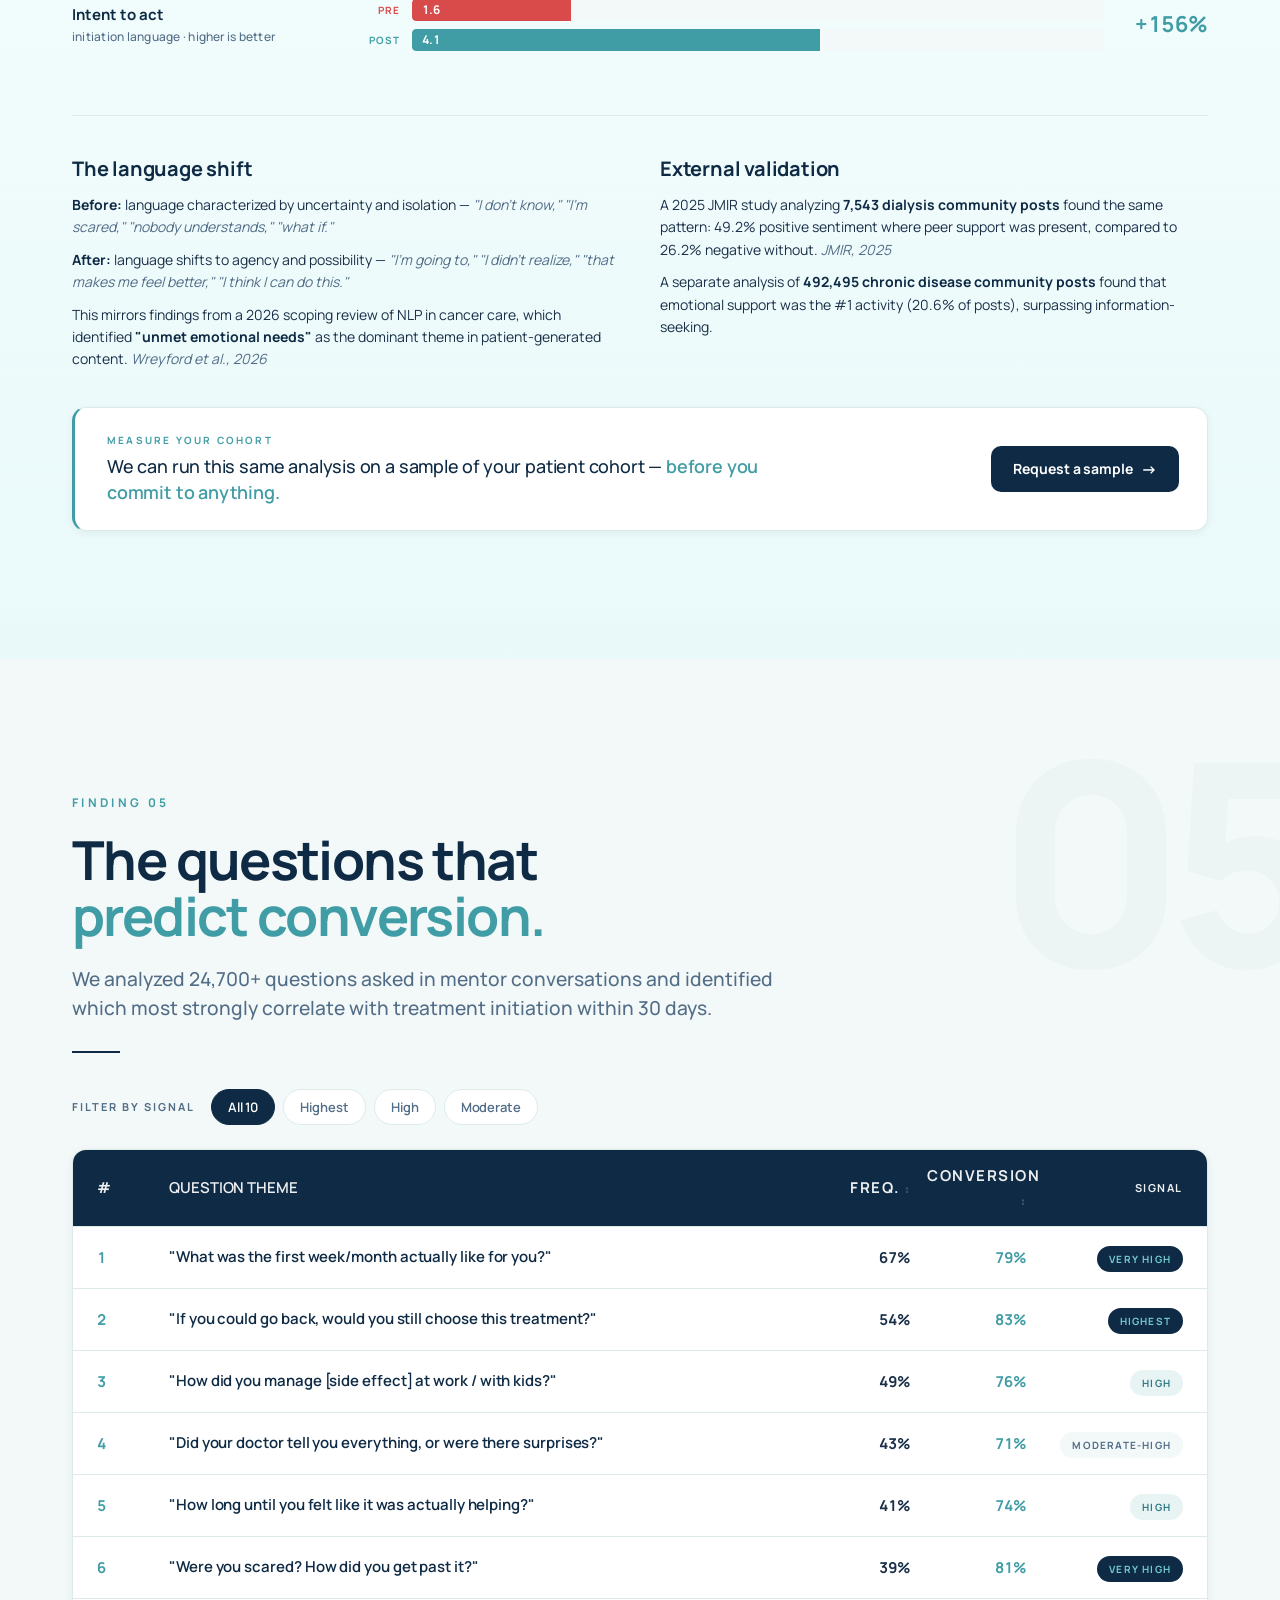
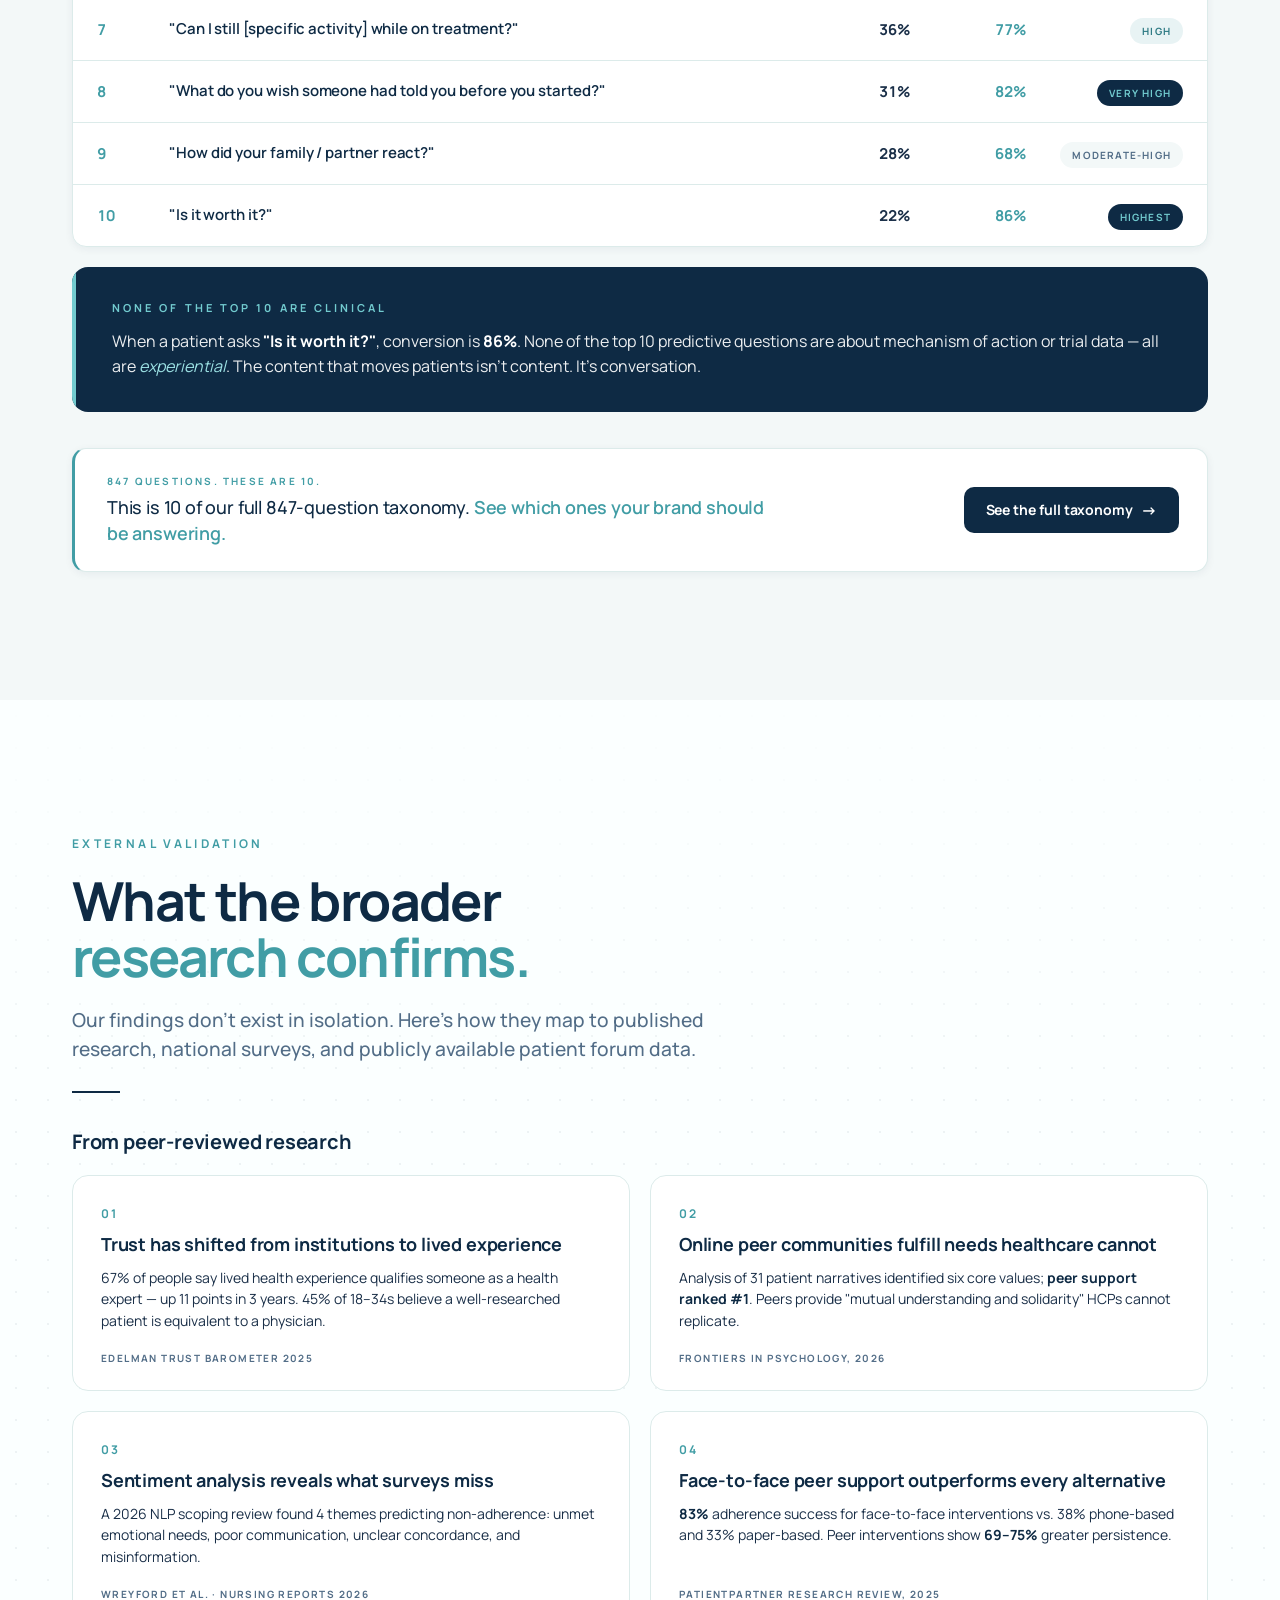
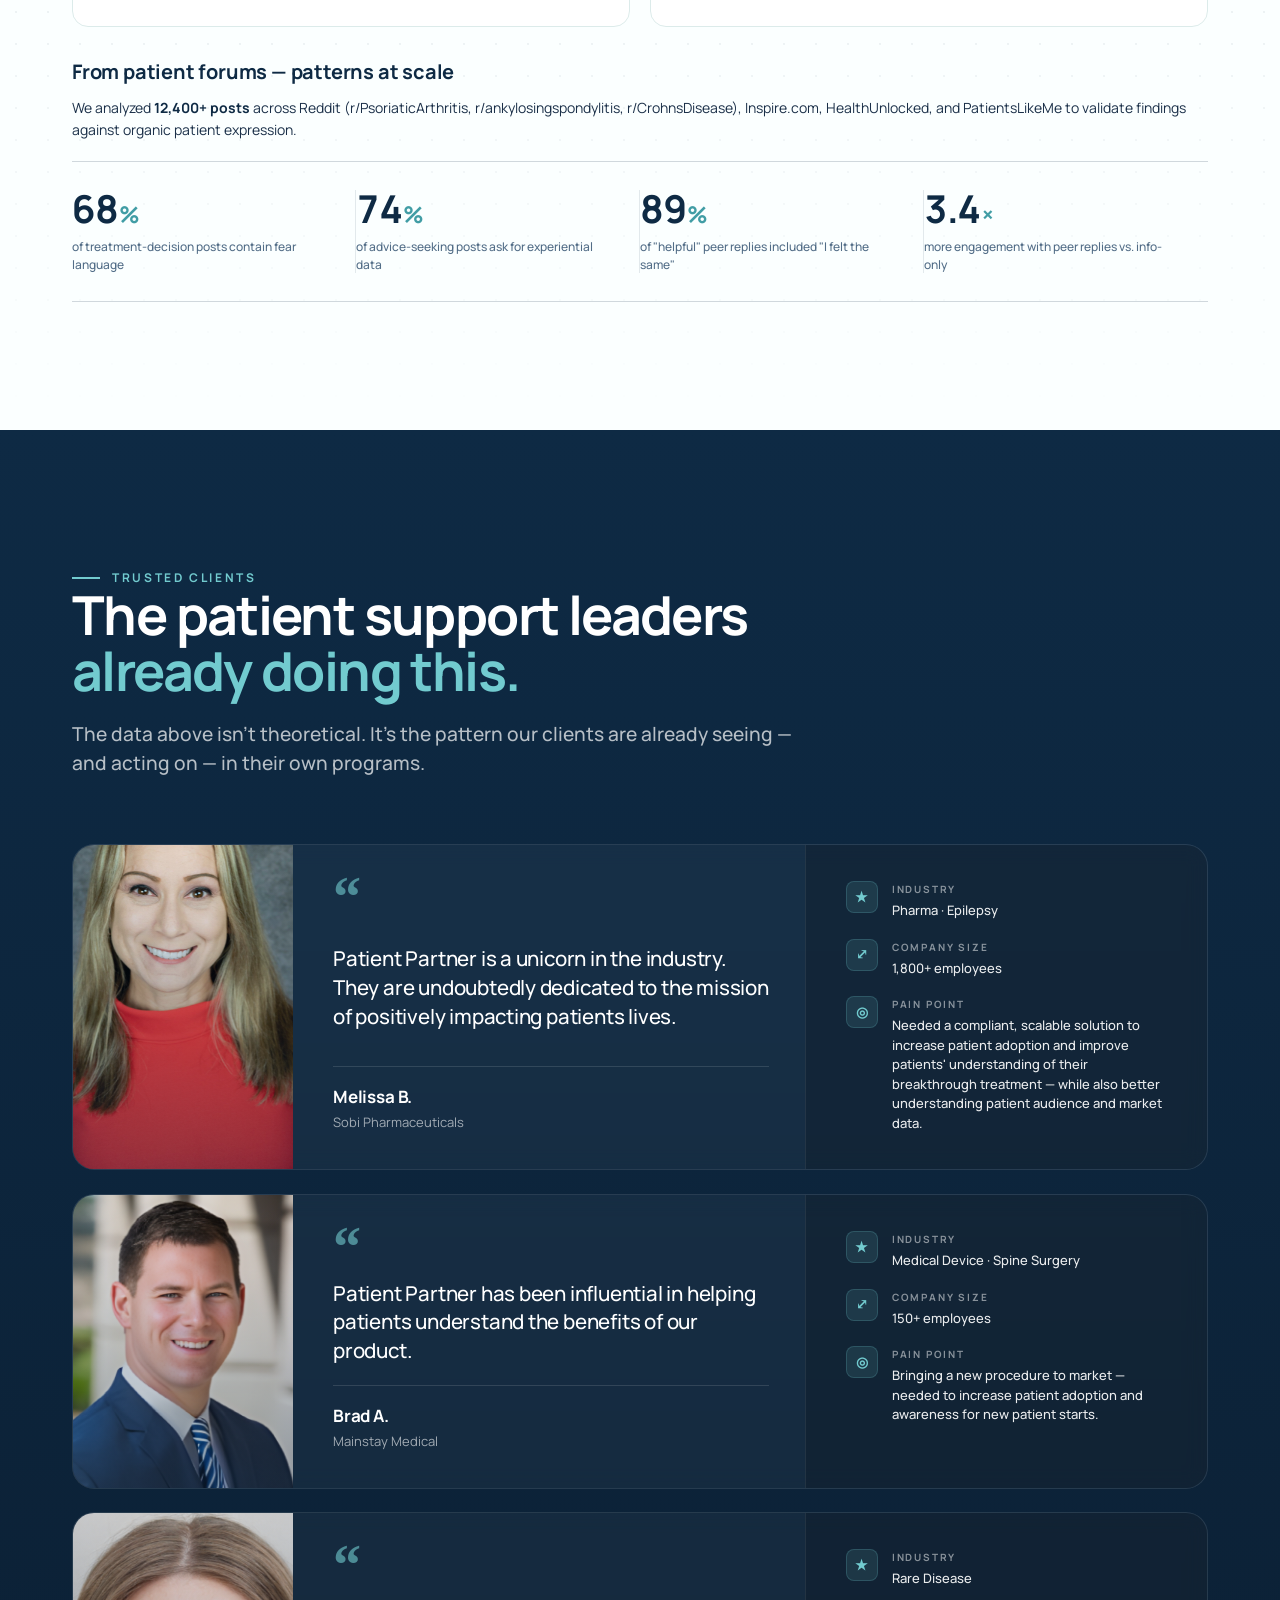
==== commit 78d5a490: "Add Microsoft Clarity tag to sentiment report (project wiwjl7878v)" ====
--- a/index.html
+++ b/index.html
@@ -22,6 +22,15 @@
 <link rel="preconnect" href="https://fonts.gstatic.com" crossorigin>
 <link rel="stylesheet" href="https://fonts.googleapis.com/css2?family=Manrope:wght@300;400;500;600;700;800&display=swap" />
 <link rel="stylesheet" href="styles.css" />
+
+<!-- Microsoft Clarity -->
+<script type="text/javascript">
+    (function(c,l,a,r,i,t,y){
+        c[a]=c[a]||function(){(c[a].q=c[a].q||[]).push(arguments)};
+        t=l.createElement(r);t.async=1;t.src="https://www.clarity.ms/tag/"+i;
+        y=l.getElementsByTagName(r)[0];y.parentNode.insertBefore(t,y);
+    })(window, document, "clarity", "script", "wiwjl7878v");
+</script>
 </head>
 <body>
 
